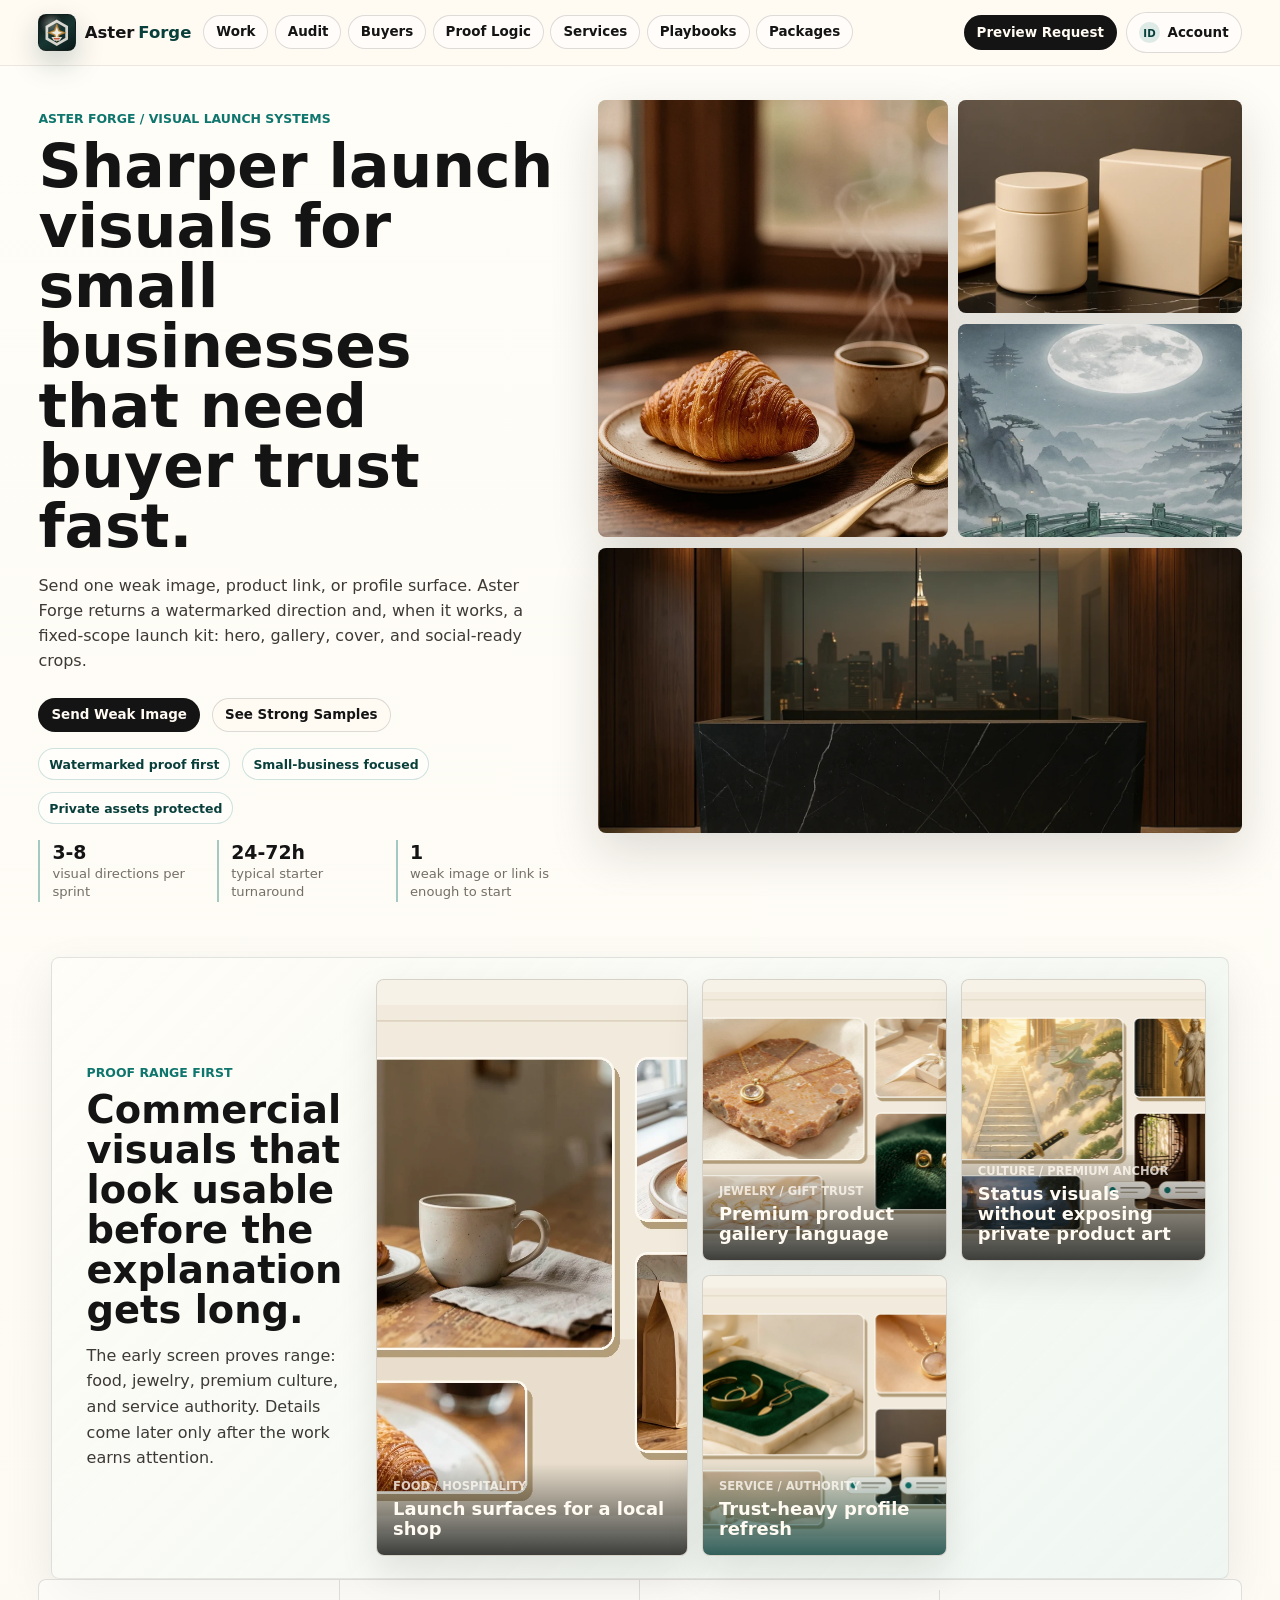
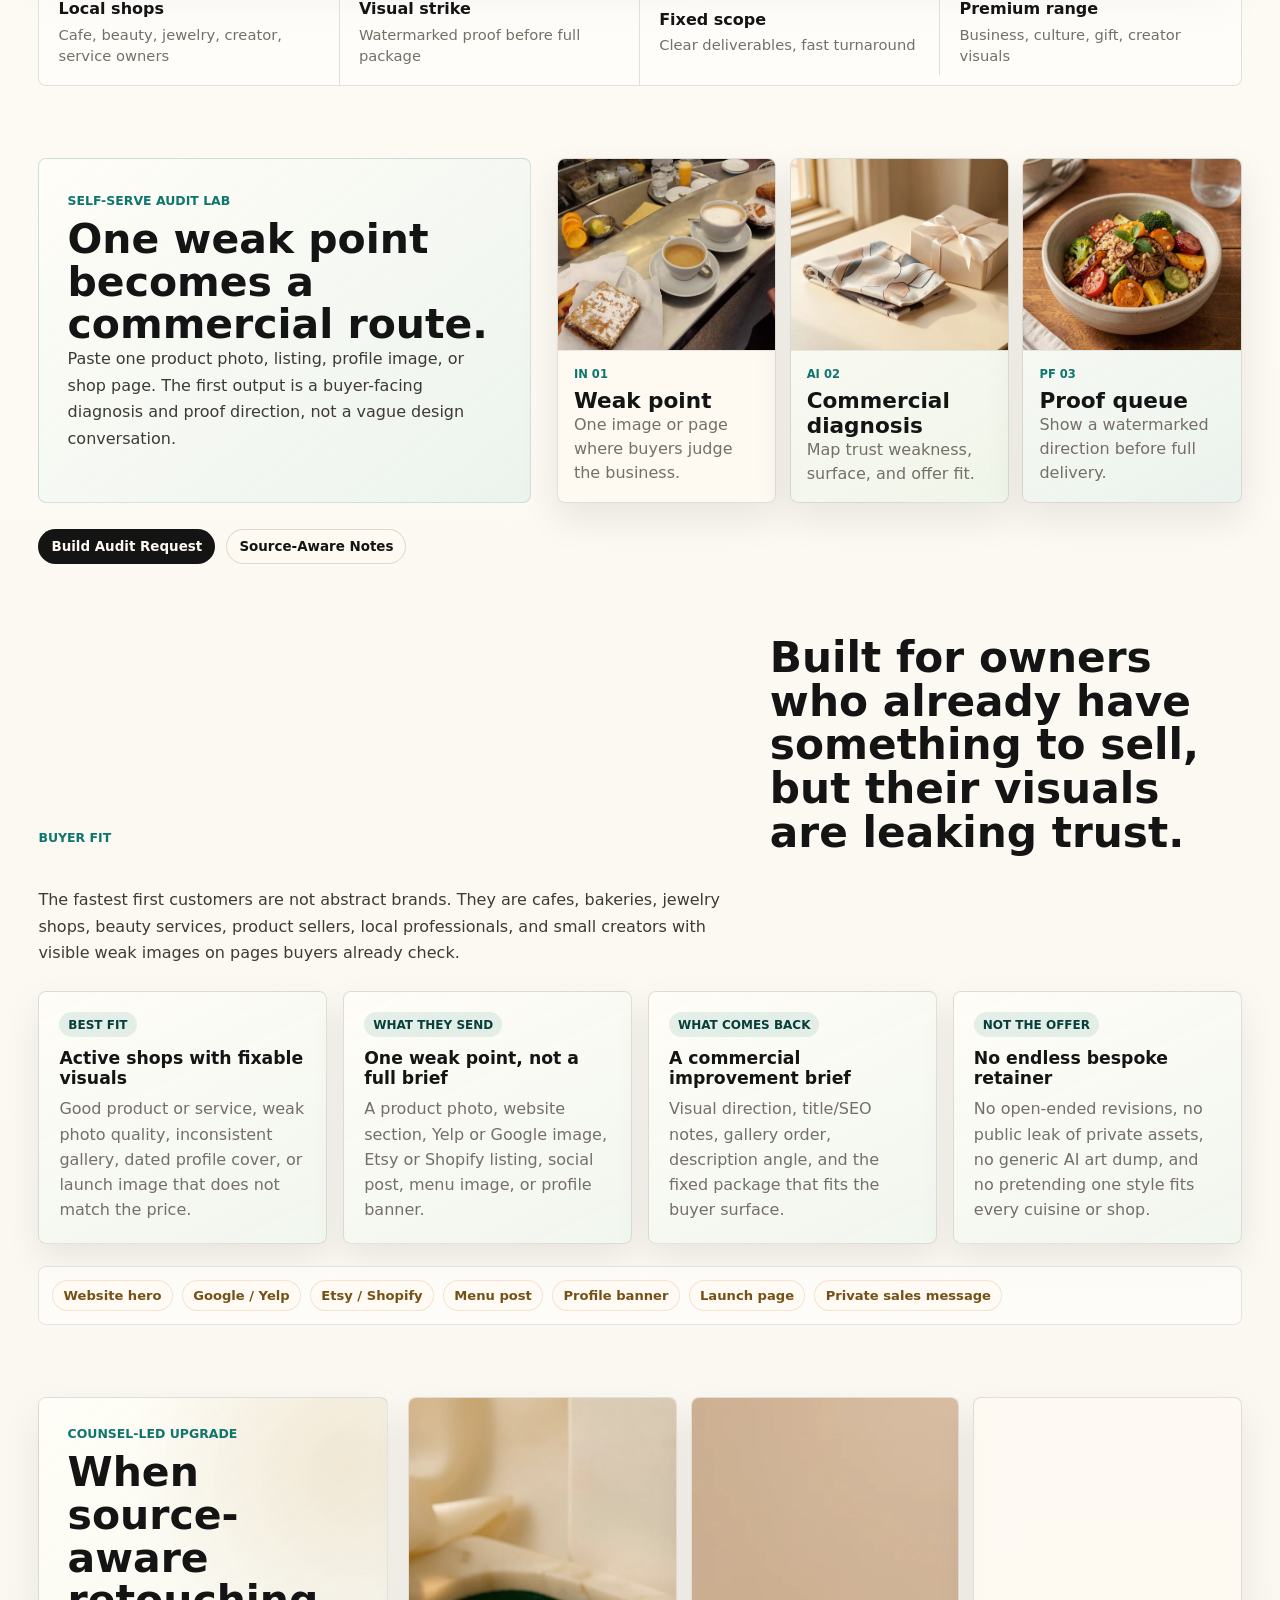
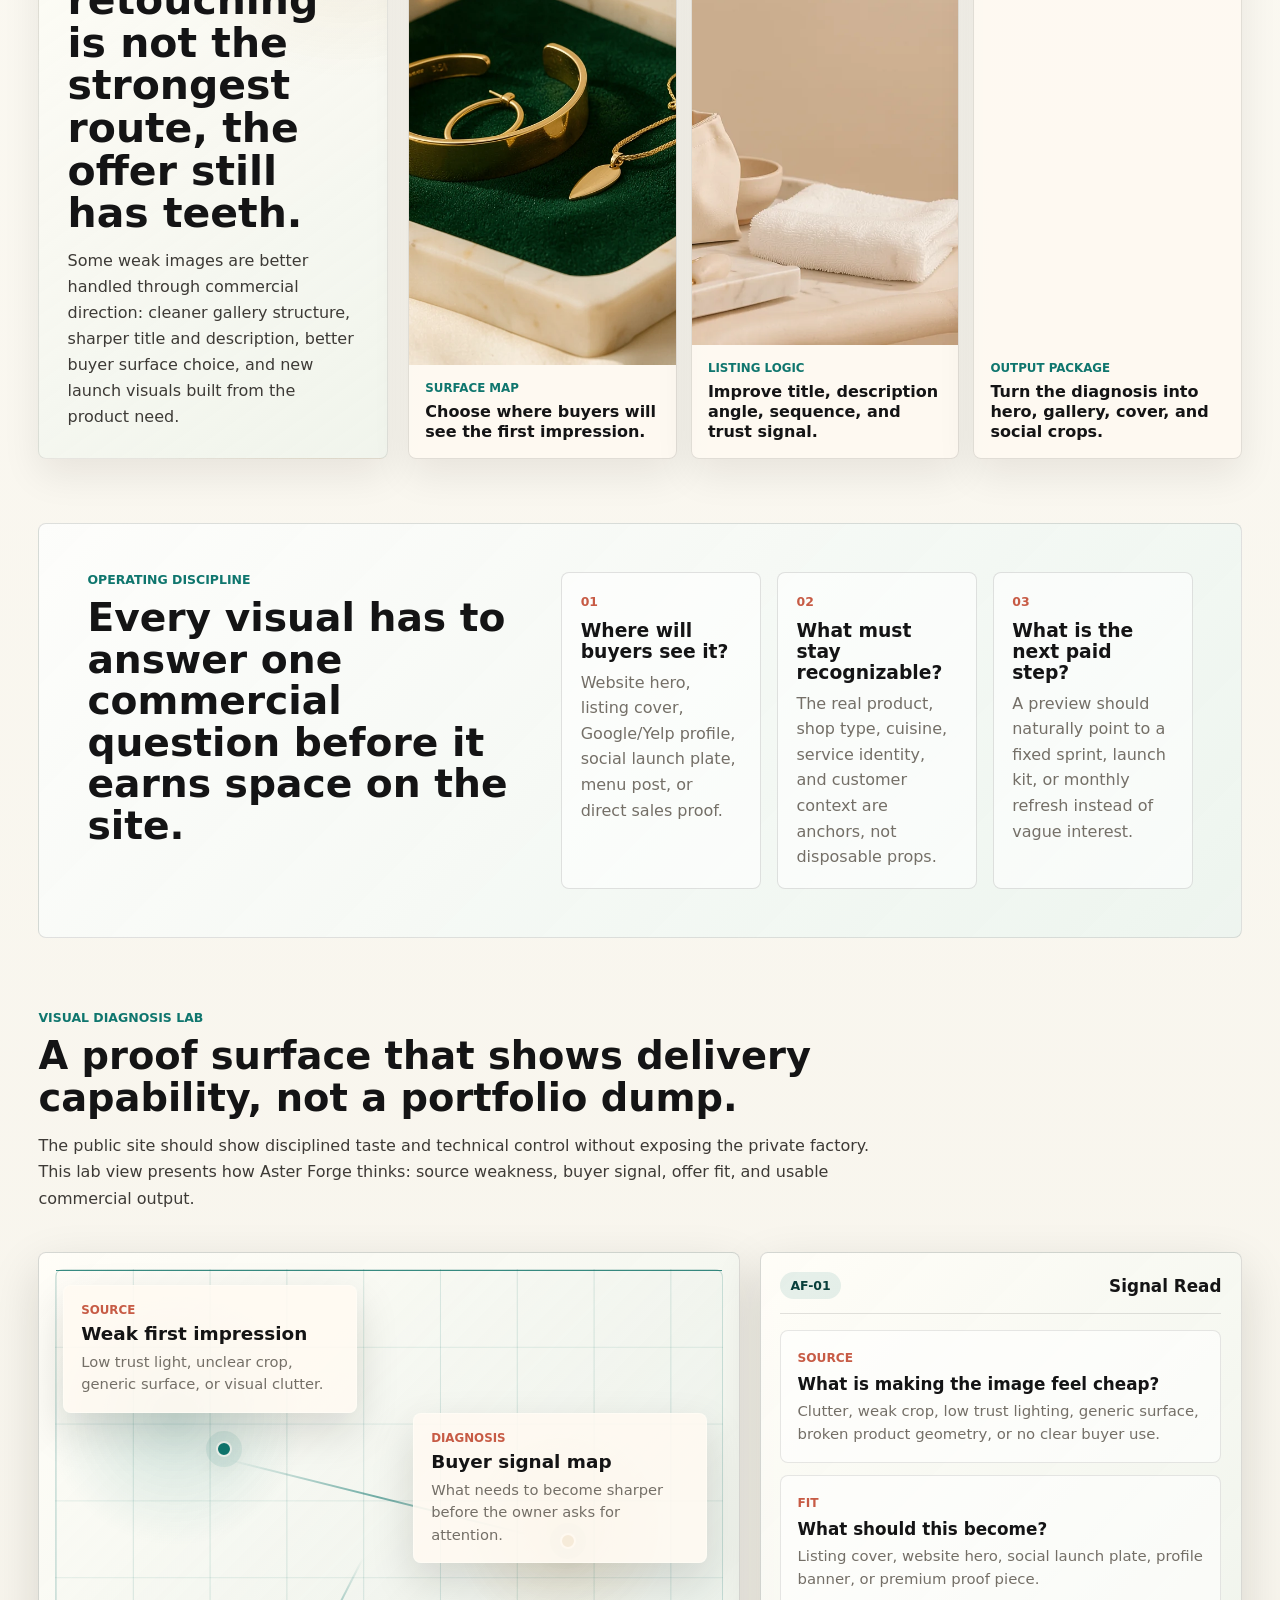
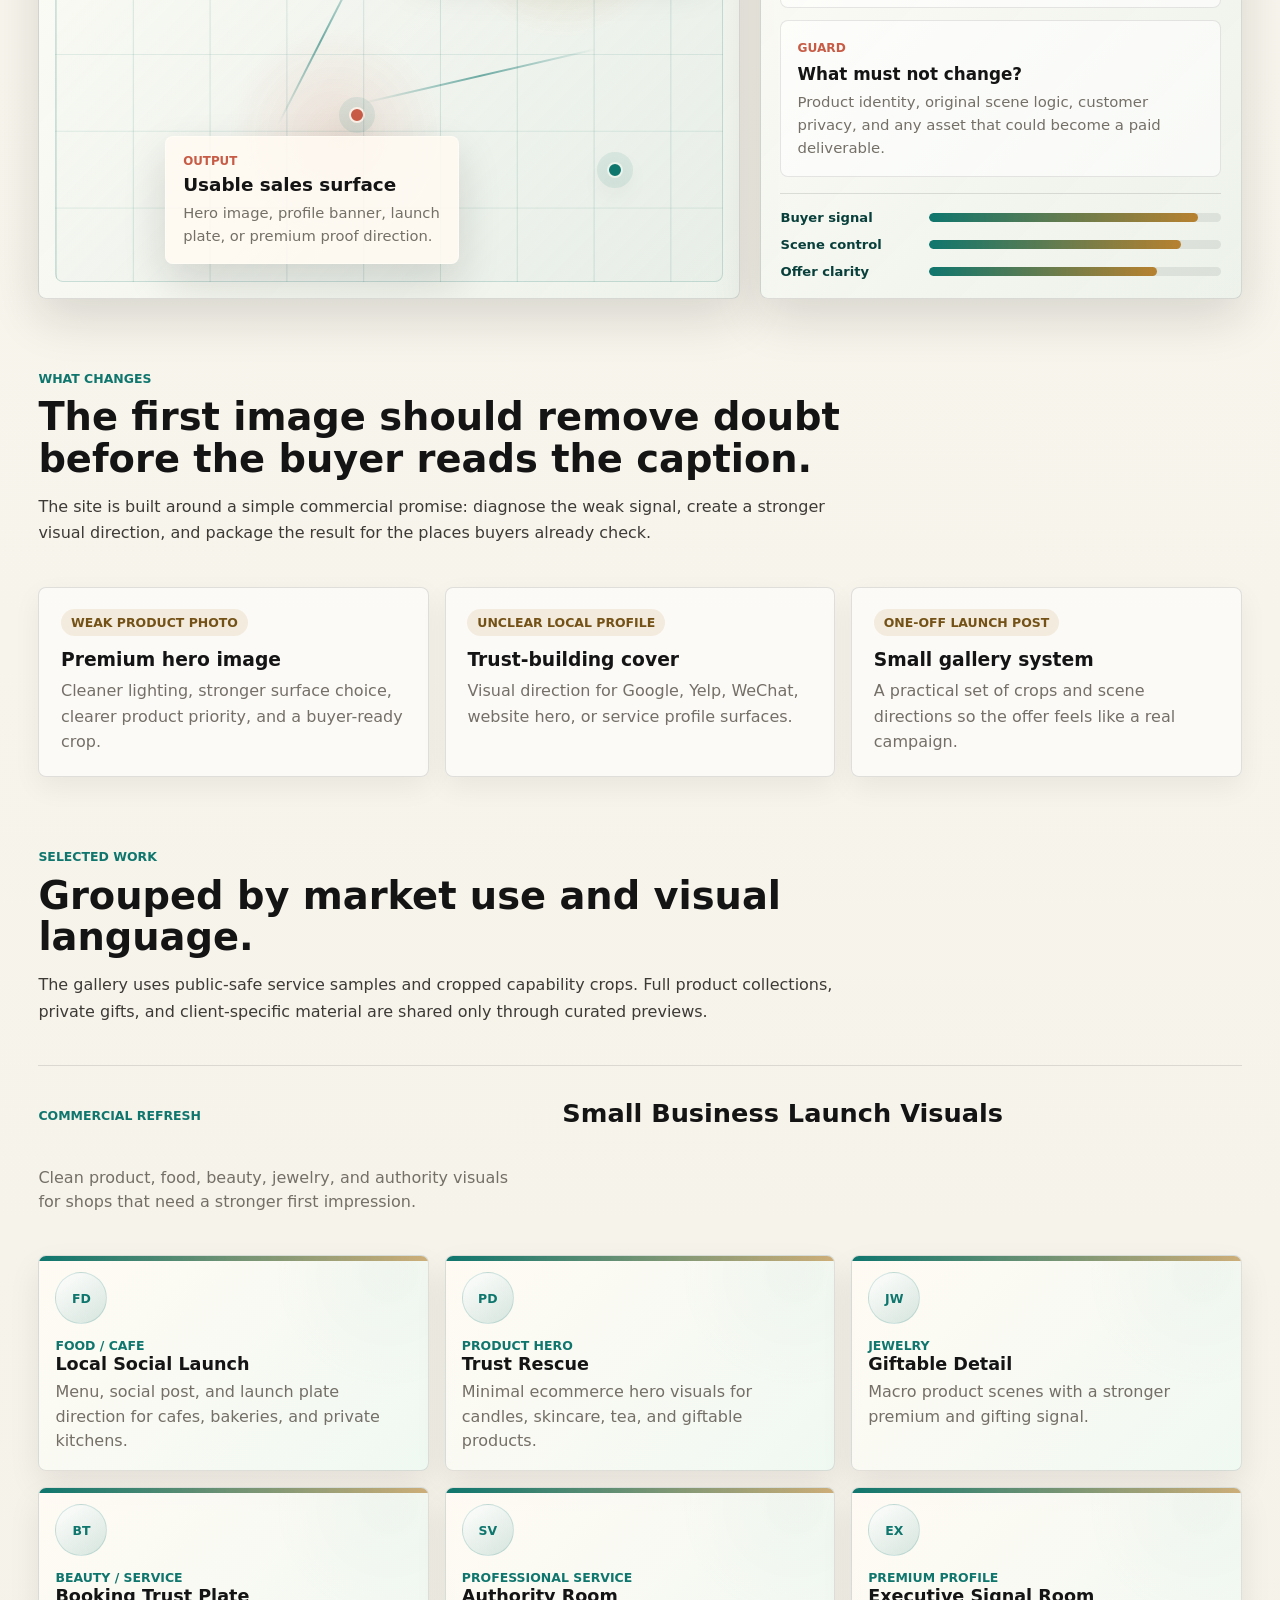
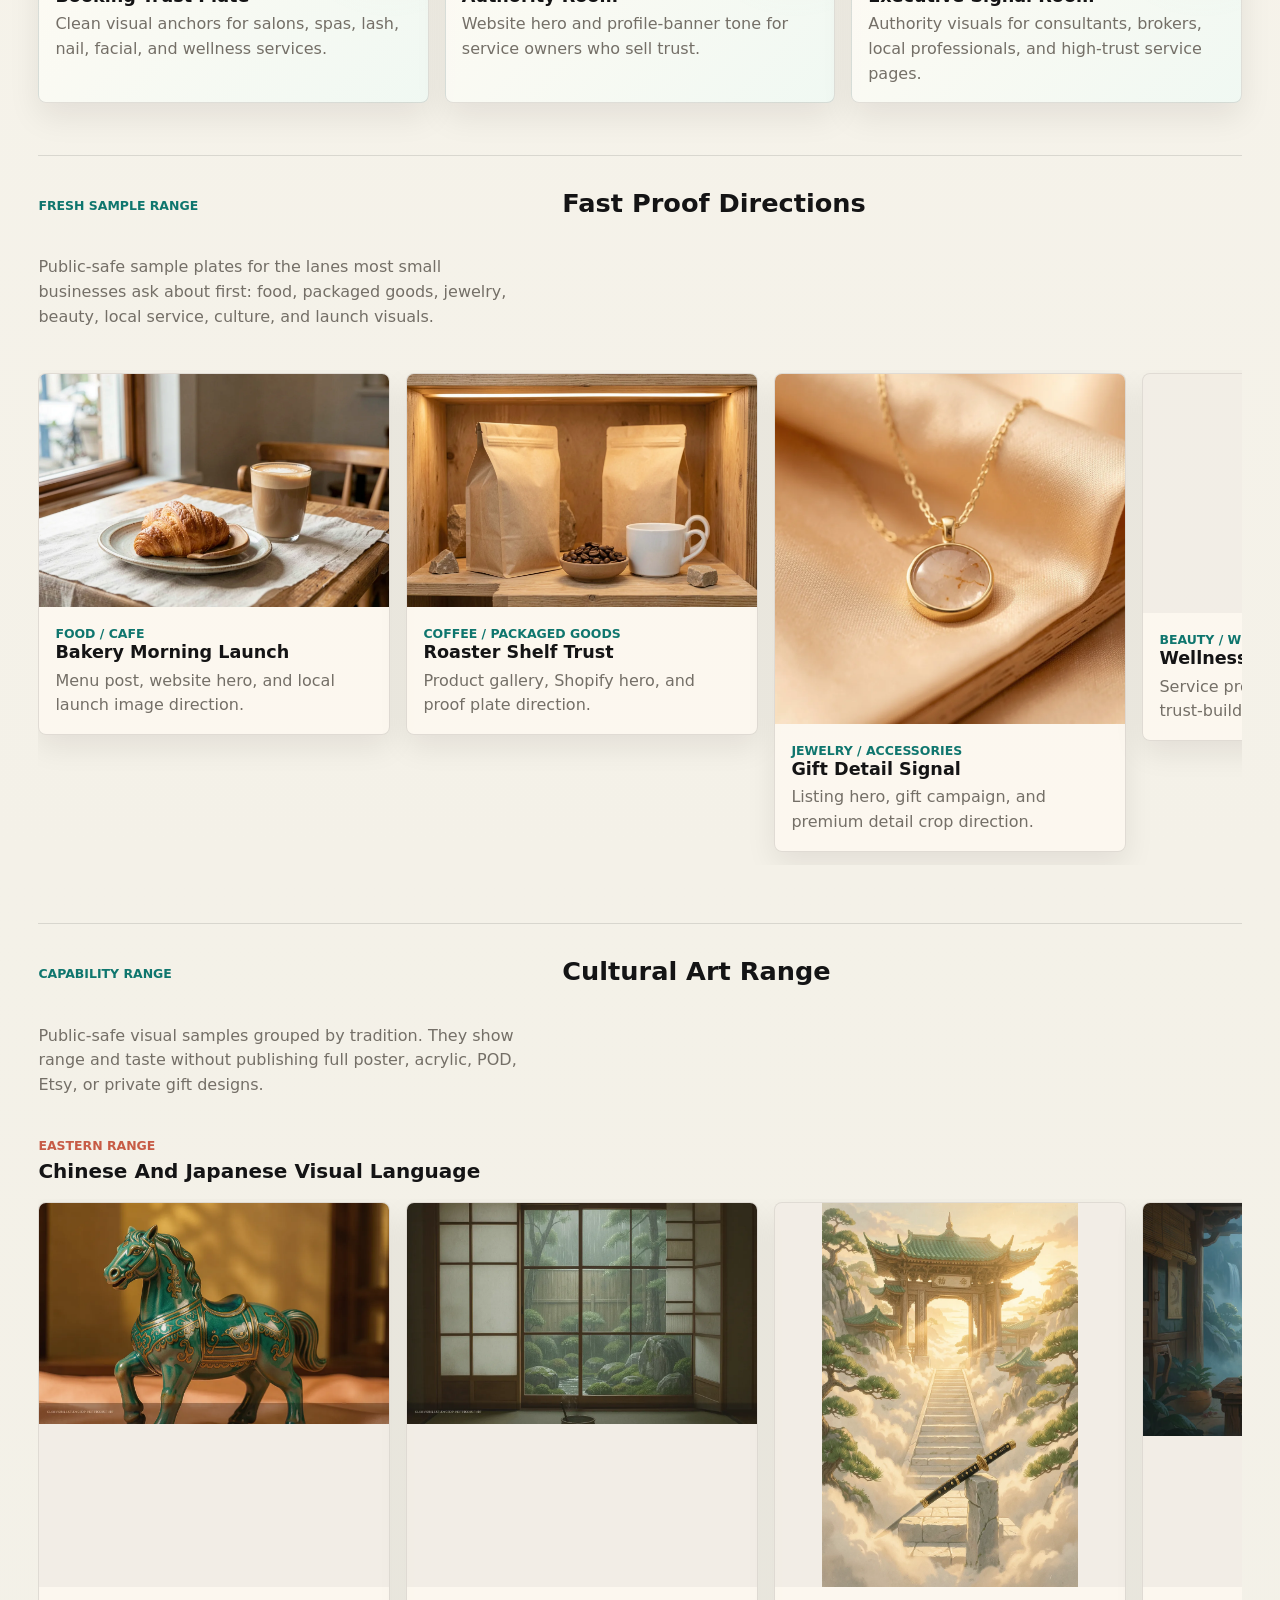
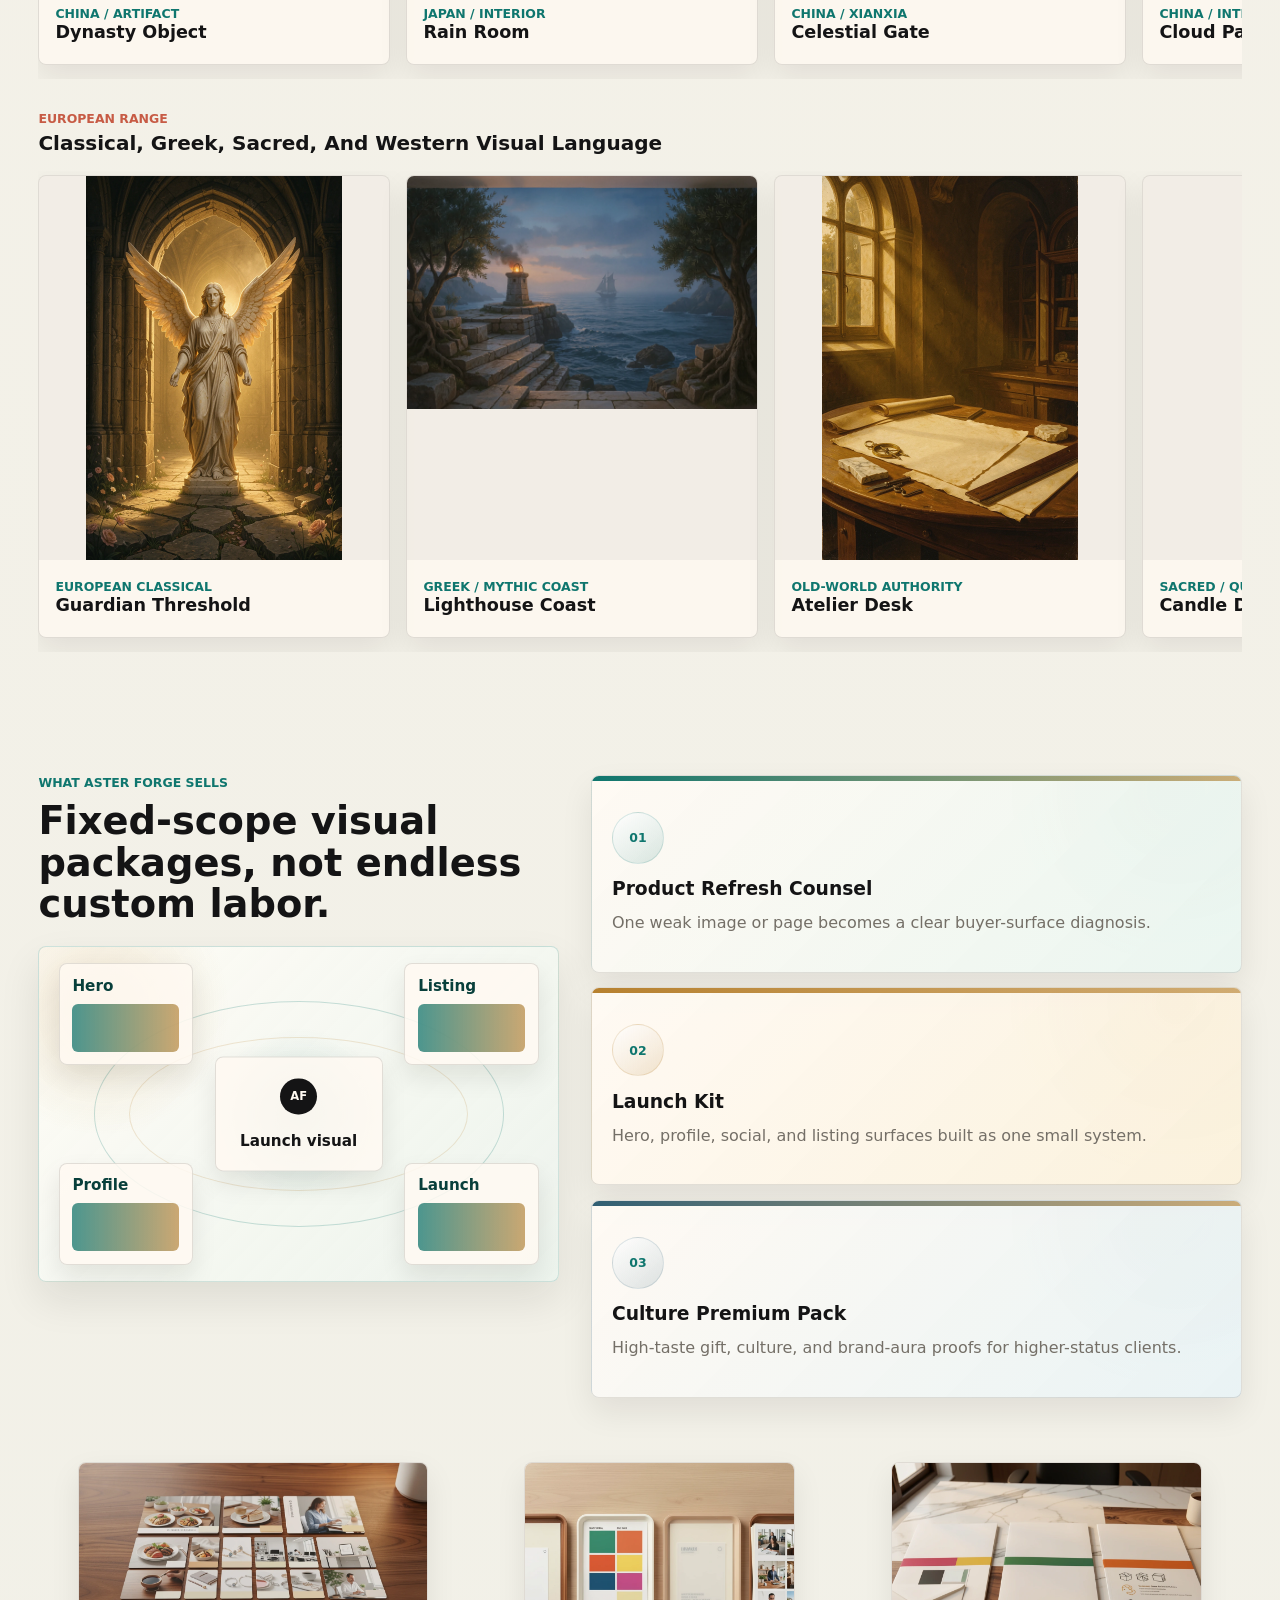
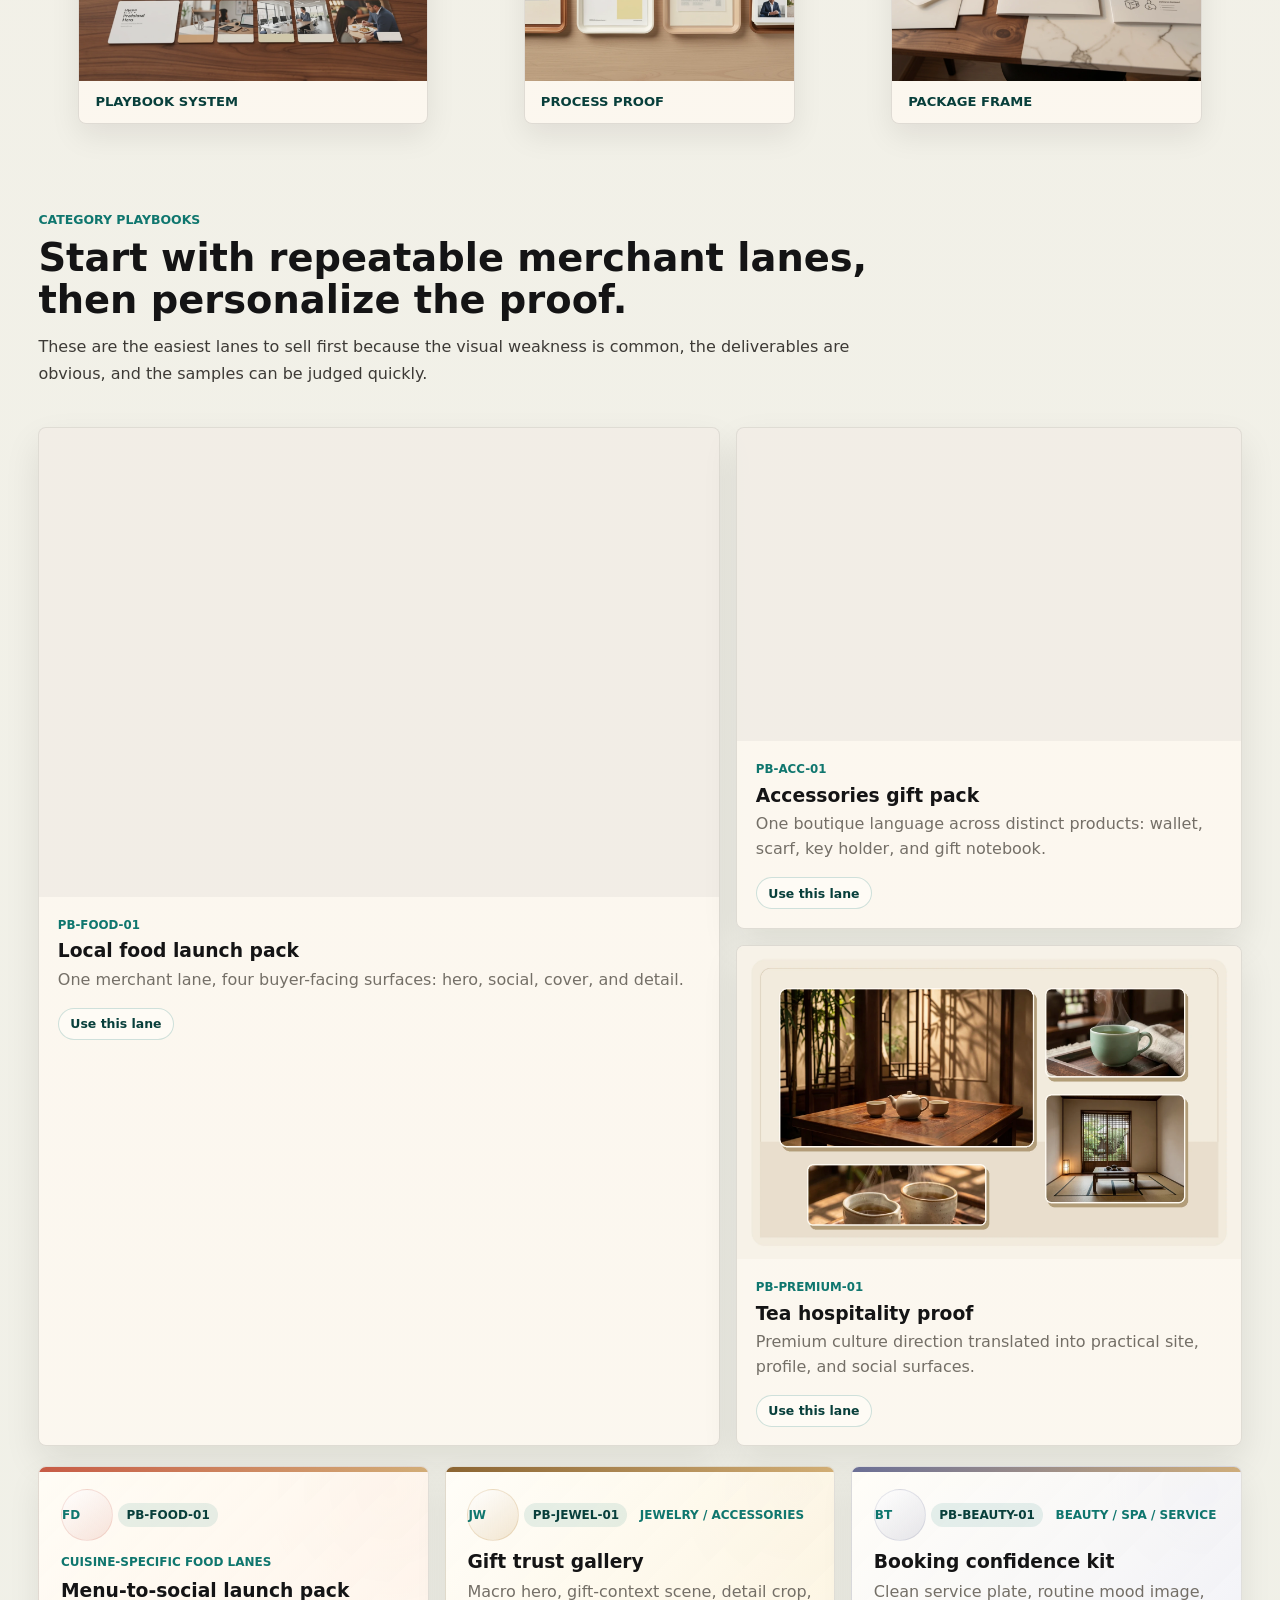
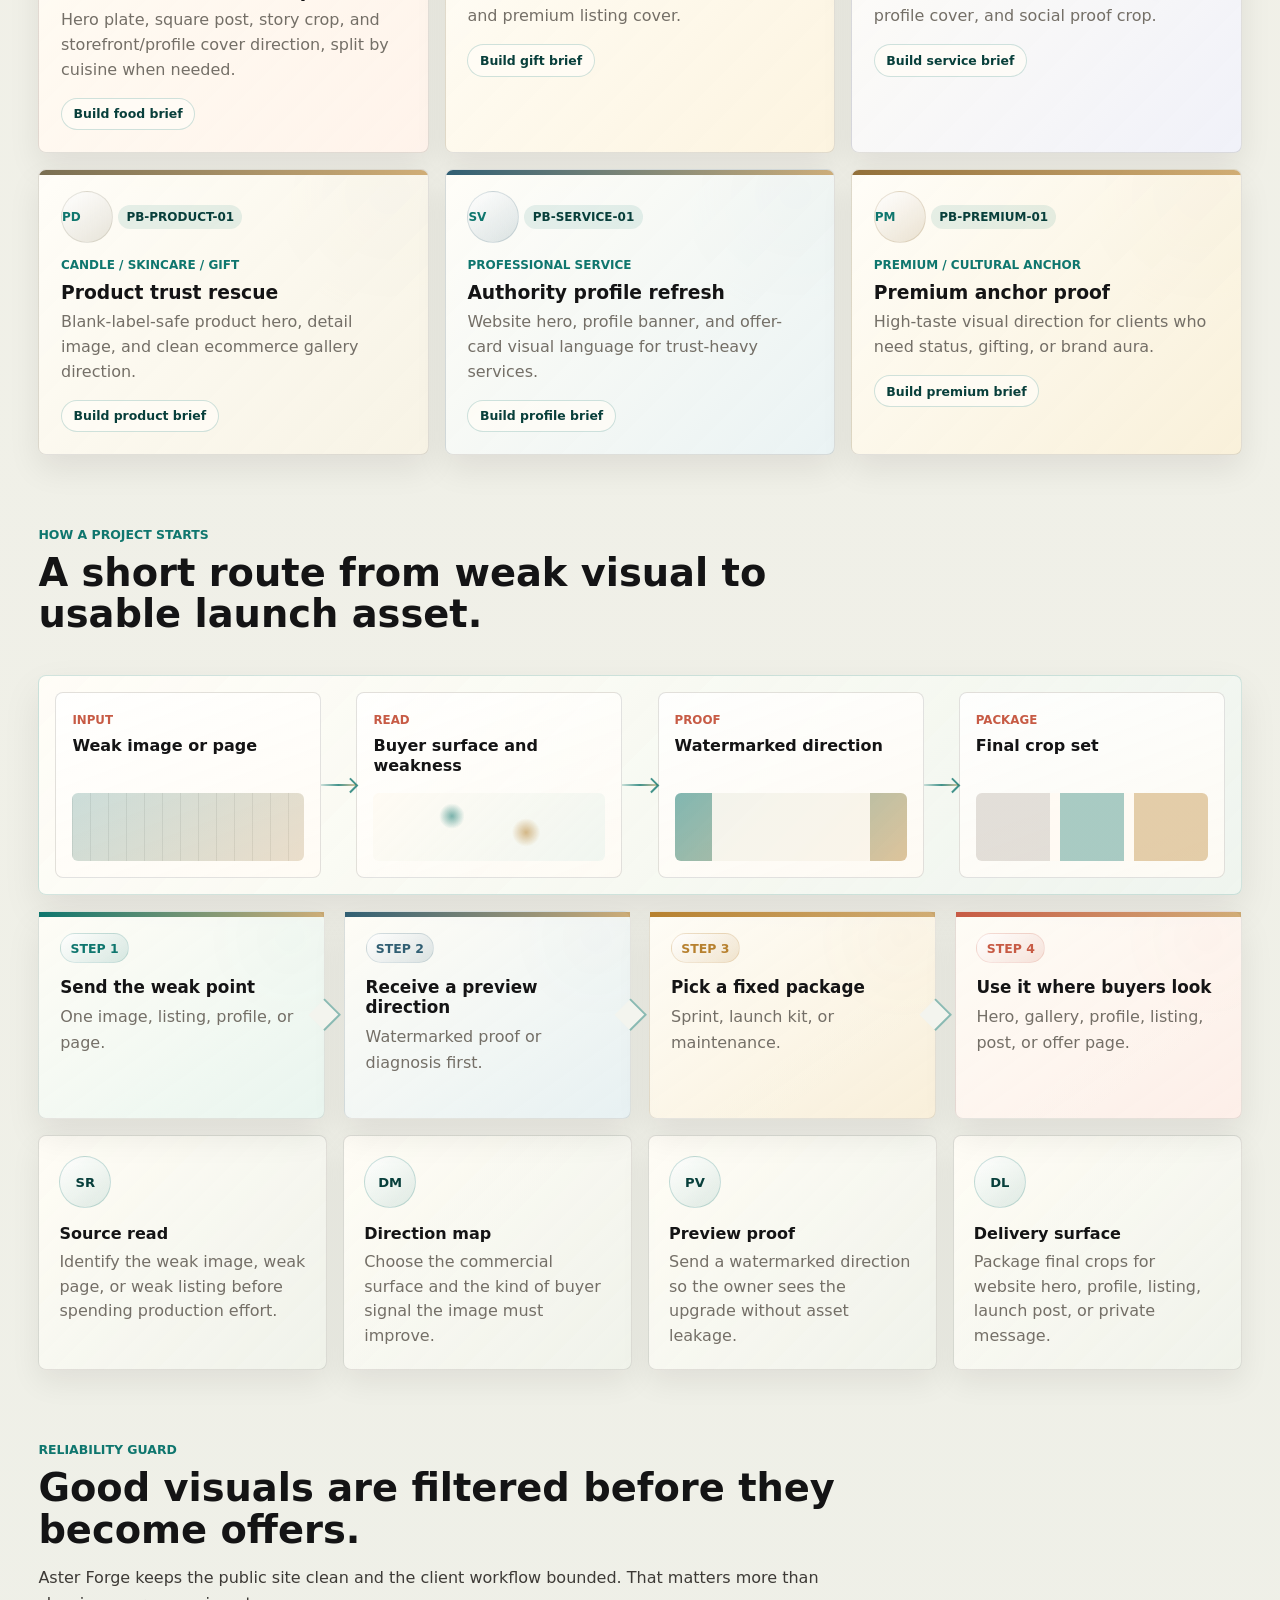
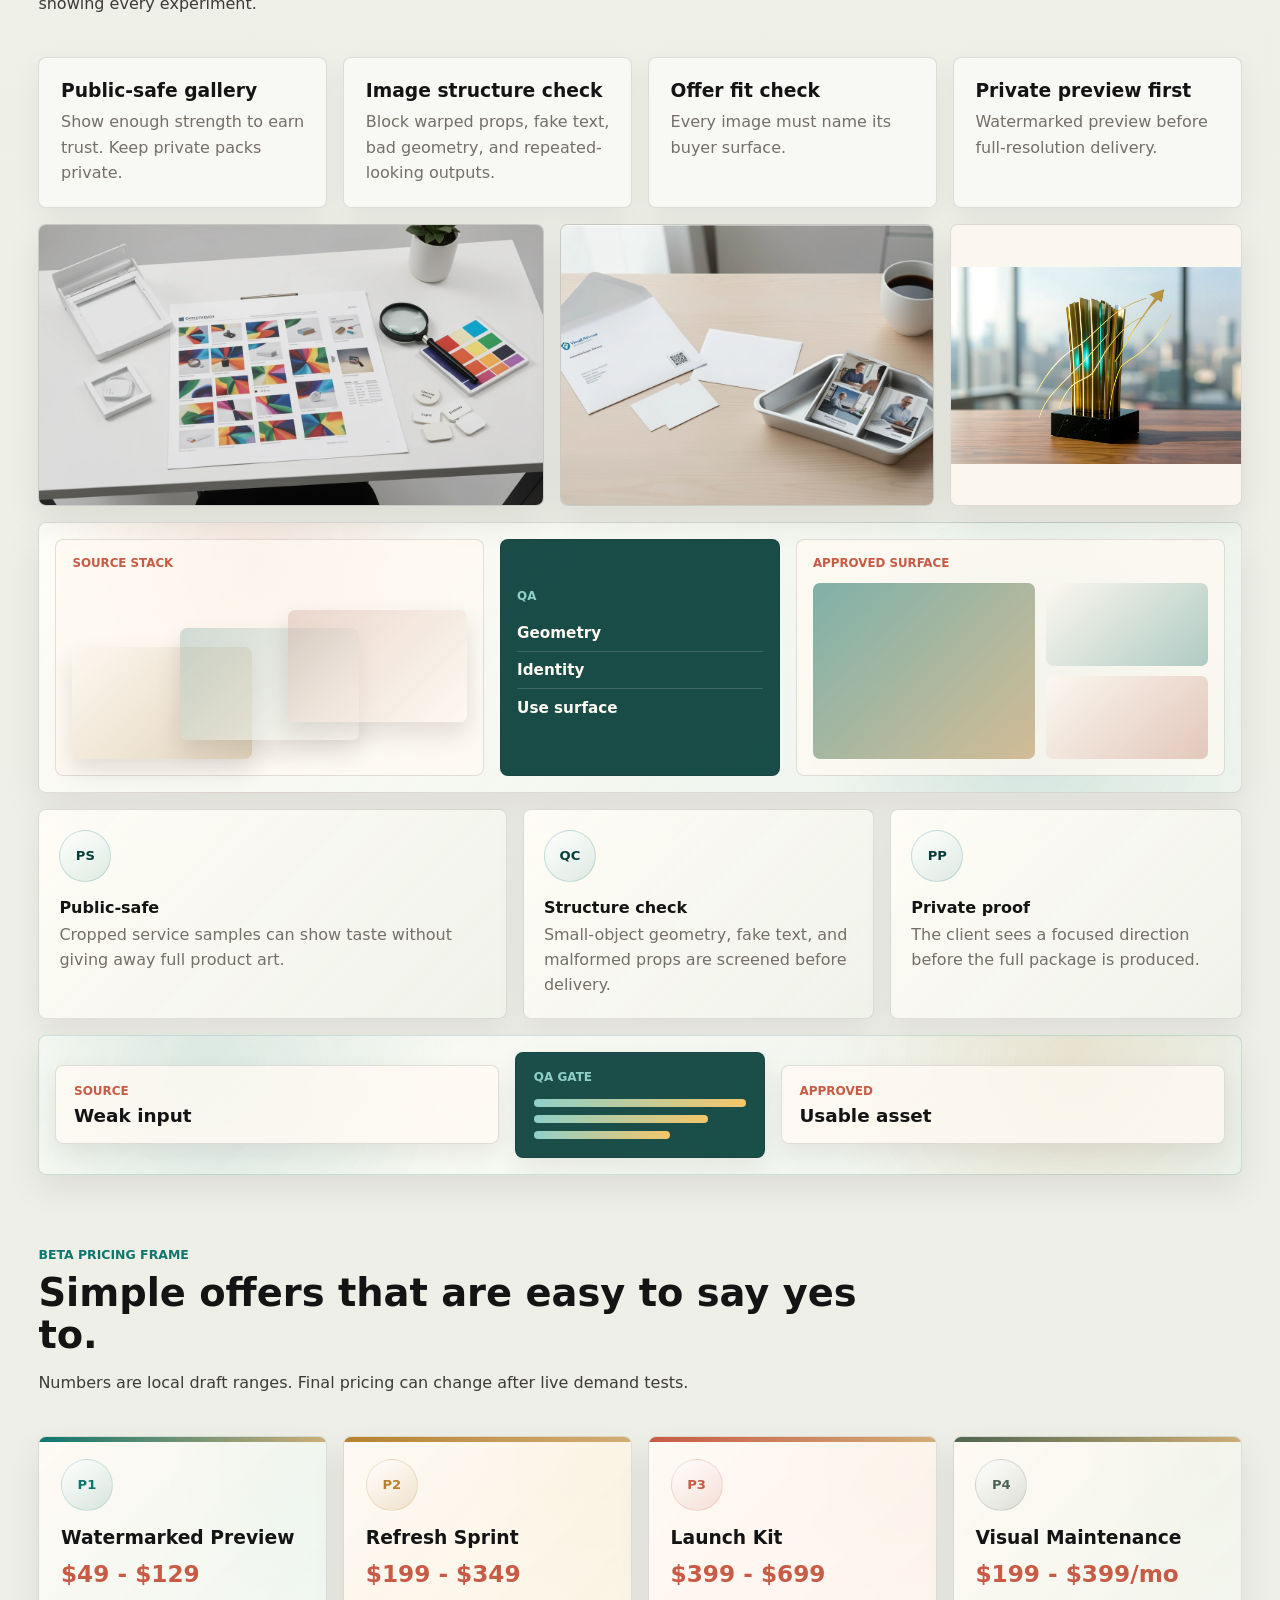
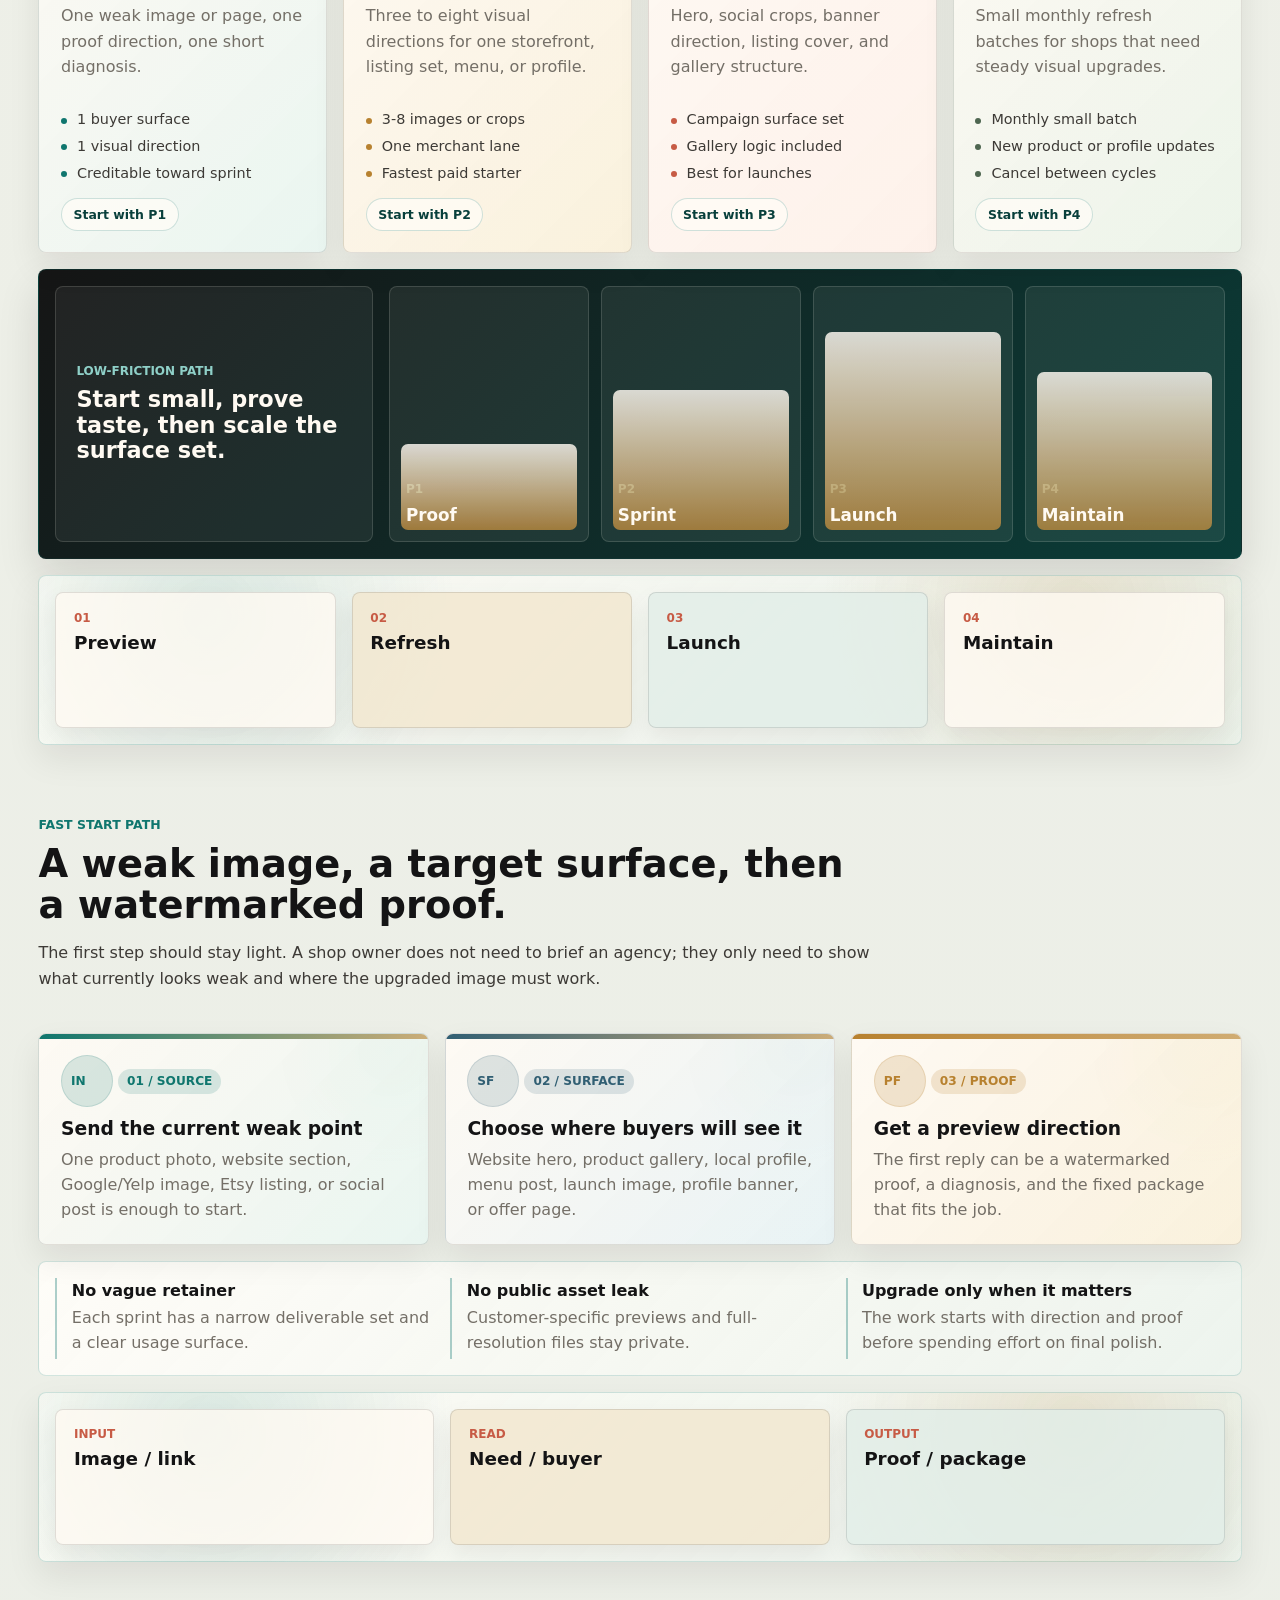
==== index.html @ cf2fa465 "Update Aster Forge public site" ====
<!doctype html>
<html lang="en">
  <head>
    <meta charset="utf-8">
    <meta name="viewport" content="width=device-width, initial-scale=1">
    <title>Aster Forge - Visual Launch Kits for Small Businesses</title>
    <meta
      name="description"
      content="Aster Forge builds visual launch kits, product refresh counsel, and buyer-facing proof systems for small businesses that need sharper first impressions."
    >
    <meta property="og:title" content="Aster Forge - Visual Launch Kits for Small Businesses">
    <meta
      property="og:description"
      content="A compact visual studio for launch kits, buyer-signal design, and watermarked proof directions for small businesses."
    >
    <meta property="og:url" content="https://aster-forge.com/">
    <meta property="og:site_name" content="Aster Forge">
    <meta property="og:type" content="website">
    <meta property="og:image" content="https://aster-forge.com/assets/business/ClawVisuals-B2B-Food-0002_WorkCard_Public_v01.webp">
    <meta name="twitter:card" content="summary_large_image">
    <meta name="twitter:title" content="Aster Forge - Visual Launch Kits for Small Businesses">
    <meta
      name="twitter:description"
      content="Watermarked proof directions, launch visuals, and buyer-facing image systems for small businesses."
    >
    <meta name="twitter:image" content="https://aster-forge.com/assets/business/ClawVisuals-B2B-Food-0002_WorkCard_Public_v01.webp">
    <meta name="theme-color" content="#083f3b">
    <link rel="canonical" href="https://aster-forge.com/">
    <link rel="icon" href="assets/brand/aster-forge-mark.svg" type="image/svg+xml">
    <link rel="stylesheet" href="styles.css?v=20260601-fitcheck">
  </head>
  <body>
    <header class="topbar">
      <a class="brand" href="#top" aria-label="Aster Forge home">
        <span class="brand-mark" aria-hidden="true">
          <svg class="brand-logo" viewBox="0 0 64 64" focusable="false">
            <path class="logo-ring" d="M32 5 55 18v28L32 59 9 46V18L32 5Z"></path>
            <path class="logo-spark" d="M32 14 37 27 50 32 37 37 32 50 27 37 14 32 27 27 32 14Z"></path>
            <path class="logo-anvil" d="M22 43h20l-4 6H26l-4-6Z"></path>
          </svg>
        </span>
        <span class="brand-wordmark">
          <span>Aster</span>
          <span>Forge</span>
        </span>
      </a>
      <nav aria-label="Primary navigation">
        <a href="#work">Work</a>
        <a href="#audit">Audit</a>
        <a href="#fit">Buyers</a>
        <a href="#lab">Proof Logic</a>
        <a href="#services">Services</a>
        <a href="#playbooks">Playbooks</a>
        <a href="#packages">Packages</a>
      </nav>
      <div class="topbar-actions">
        <a class="nav-cta" href="#contact">Preview Request</a>
        <details class="account-menu" aria-label="Client account controls">
          <summary aria-label="Open account panel">
            <span class="account-avatar" aria-hidden="true">ID</span>
            <span>Account</span>
          </summary>
          <div class="account-panel" aria-label="Future client account panel">
            <div class="account-panel-head">
              <strong>Client Desk</strong>
              <span>future-ready shell</span>
            </div>
            <div class="account-tabs" aria-label="Account actions">
              <button type="button">Log in</button>
              <button type="button">Create</button>
              <button type="button">Log out</button>
            </div>
            <form class="account-form" action="#" method="get">
              <label>
                Email
                <input type="email" name="email" placeholder="owner@example.com" autocomplete="email">
              </label>
              <label>
                Password
                <input type="password" name="password" placeholder="********" autocomplete="current-password">
              </label>
              <label>
                Business / project
                <input type="text" name="business" placeholder="Cafe, shop, listing, launch page">
              </label>
              <label>
                Visual request
                <textarea name="request" rows="3" placeholder="Paste one weak image link and where buyers will see the upgrade."></textarea>
              </label>
              <button class="button primary" type="button" data-save-draft>Save Draft Request</button>
              <p class="account-status" data-account-status>Drafts stay local until the real client desk is connected.</p>
            </form>
          </div>
        </details>
      </div>
    </header>

    <main id="top">
      <section class="hero" aria-labelledby="hero-title">
        <div class="hero-copy">
          <p class="eyebrow">Aster Forge / visual launch systems</p>
          <h1 id="hero-title">Sharper launch visuals for small businesses that need buyer trust fast.</h1>
          <p class="hero-text">
            Send one weak image, product link, or profile surface. Aster Forge returns a watermarked direction
            and, when it works, a fixed-scope launch kit: hero, gallery, cover, and social-ready crops.
          </p>
          <div class="hero-actions">
            <a class="button primary" href="#contact">Send Weak Image</a>
            <a class="button secondary" href="#proof-range">See Strong Samples</a>
          </div>
          <div class="hero-proof" aria-label="Service proof points">
            <span>Watermarked proof first</span>
            <span>Small-business focused</span>
            <span>Private assets protected</span>
          </div>
          <dl class="hero-metrics" aria-label="Aster Forge operating model">
            <div>
              <dt>3-8</dt>
              <dd>visual directions per sprint</dd>
            </div>
            <div>
              <dt>24-72h</dt>
              <dd>typical starter turnaround</dd>
            </div>
            <div>
              <dt>1</dt>
              <dd>weak image or link is enough to start</dd>
            </div>
          </dl>
        </div>

        <div class="hero-gallery" aria-label="Selected Aster Forge showcase">
          <figure class="hero-tile hero-tile-large">
            <img data-design-id="ClawVisuals-B2B-Food-0001" data-asset-id="ClawVisuals-B2B-Food-0001_HeroTile_Public_v01" data-asset-role="HeroTile_Public" src="assets/site/ClawVisuals-B2B-Food-0001_HeroTile_Public_v01.webp" alt="Premium cafe pastry launch visual" decoding="async">
          </figure>
          <figure class="hero-tile">
            <img data-design-id="ClawVisuals-B2B-Product-0001" data-asset-id="ClawVisuals-B2B-Product-0001_HeroTile_Public_v01" data-asset-role="HeroTile_Public" src="assets/site/ClawVisuals-B2B-Product-0001_HeroTile_Public_v01.webp" alt="Minimal premium product hero image" decoding="async">
          </figure>
          <figure class="hero-tile">
            <img data-design-id="ClawVisuals-Culture-China-0001" data-asset-id="ClawVisuals-Culture-China-0001_HeroTile_Public_v01" data-asset-role="HeroTile_Public" src="assets/site/ClawVisuals-Culture-China-0001_HeroTile_Public_v01.webp" alt="Cropped Chinese cultural capability study" decoding="async">
          </figure>
          <figure class="hero-tile hero-tile-wide">
            <img data-design-id="ClawVisuals-B2B-Service-0001" data-asset-id="ClawVisuals-B2B-Service-0001_HeroWide_Public_v01" data-asset-role="HeroWide_Public" src="assets/site/ClawVisuals-B2B-Service-0001_HeroWide_Public_v01.webp" alt="Premium executive reception visual" decoding="async">
          </figure>
        </div>
      </section>

      <section id="proof-range" class="proof-range-section" aria-labelledby="proof-range-title">
        <div class="proof-range-head">
          <p class="eyebrow">Proof range first</p>
          <h2 id="proof-range-title">Commercial visuals that look usable before the explanation gets long.</h2>
          <p>
            The early screen proves range: food, jewelry, premium culture, and service authority.
            Details come later only after the work earns attention.
          </p>
        </div>
        <div class="proof-range-grid" aria-label="Strong public-safe Aster Forge samples">
          <article class="proof-range-card proof-range-card-wide">
            <img data-design-id="ClawVisuals-Merchant-Pack-Cafe-0002" data-asset-id="ClawVisuals-Merchant-Pack-Cafe-0002_SectionVisual_Public_v01" data-asset-role="SectionVisual_Public" src="assets/showcase/ClawVisuals-Merchant-Pack-Cafe-0002_SectionVisual_Public_v01.webp" alt="Cafe launch pack with multiple buyer-facing surfaces" decoding="async" loading="eager">
            <div>
              <span>Food / hospitality</span>
              <h3>Launch surfaces for a local shop</h3>
            </div>
          </article>
          <article class="proof-range-card">
            <img data-design-id="ClawVisuals-Merchant-Pack-Jewelry-0001" data-asset-id="ClawVisuals-Merchant-Pack-Jewelry-0001_SectionVisual_Public_v01" data-asset-role="SectionVisual_Public" src="assets/showcase/ClawVisuals-Merchant-Pack-Jewelry-0001_SectionVisual_Public_v01.webp" alt="Jewelry gift trust gallery surfaces" decoding="async" loading="eager">
            <div>
              <span>Jewelry / gift trust</span>
              <h3>Premium product gallery language</h3>
            </div>
          </article>
          <article class="proof-range-card">
            <img data-design-id="ClawVisuals-Merchant-Pack-Culture-0001" data-asset-id="ClawVisuals-Merchant-Pack-Culture-0001_SectionVisual_Public_v01" data-asset-role="SectionVisual_Public" src="assets/showcase/ClawVisuals-Merchant-Pack-Culture-0001_SectionVisual_Public_v01.webp" alt="Premium cultural visual system for status gifting and brand aura" decoding="async" loading="eager">
            <div>
              <span>Culture / premium anchor</span>
              <h3>Status visuals without exposing private product art</h3>
            </div>
          </article>
          <article class="proof-range-card proof-range-card-dark">
            <img data-design-id="ClawVisuals-Merchant-Pack-Luxury-0001" data-asset-id="ClawVisuals-Merchant-Pack-Luxury-0001_SectionVisual_Public_v01" data-asset-role="SectionVisual_Public" src="assets/showcase/ClawVisuals-Merchant-Pack-Luxury-0001_SectionVisual_Public_v01.webp" alt="Luxury authority profile and product launch visual system" decoding="async" loading="eager">
            <div>
              <span>Service / authority</span>
              <h3>Trust-heavy profile refresh</h3>
            </div>
          </article>
        </div>
      </section>

      <section class="signal-strip" aria-label="Studio signals">
        <a href="#fit">
          <strong>Local shops</strong>
          <span>Cafe, beauty, jewelry, creator, service owners</span>
        </a>
        <a href="#lab">
          <strong>Visual strike</strong>
          <span>Watermarked proof before full package</span>
        </a>
        <a href="#packages">
          <strong>Fixed scope</strong>
          <span>Clear deliverables, fast turnaround</span>
        </a>
        <a href="#work">
          <strong>Premium range</strong>
          <span>Business, culture, gift, creator visuals</span>
        </a>
      </section>

      <section id="audit" class="section-block audit-lab-section" aria-labelledby="audit-title">
        <div class="audit-lab-copy">
          <p class="eyebrow">Self-serve audit lab</p>
          <h2 id="audit-title">One weak point becomes a commercial route.</h2>
          <p>
            Paste one product photo, listing, profile image, or shop page. The first output is a buyer-facing
            diagnosis and proof direction, not a vague design conversation.
          </p>
        </div>
        <div class="audit-lab-board audit-lab-board-visual" aria-label="Self-serve audit workflow">
          <article class="audit-card-with-image">
            <img data-design-id="ClawVisuals-Intake-Source-0001" data-asset-id="ClawVisuals-Intake-Source-0001_IntakeTile_Public_v01" data-asset-role="IntakeTile_Public" src="assets/explain/ClawVisuals-Intake-Source-0001_IntakeTile_Public_v01.webp" alt="Source image intake visual" decoding="async" loading="lazy">
            <span>IN 01</span>
            <strong>Weak point</strong>
            <p>One image or page where buyers judge the business.</p>
          </article>
          <article class="audit-card-with-image">
            <img data-design-id="ClawVisuals-Merchant-Accessories-0002" data-asset-id="ClawVisuals-Merchant-Accessories-0002_PackSource_Public_v01" data-asset-role="PackSource_Public" src="assets/showcase/sources/ClawVisuals-Merchant-Accessories-0002_PackSource_Public_v01.webp" alt="Buyer surface mapping visual for accessories" decoding="async" loading="lazy">
            <span>AI 02</span>
            <strong>Commercial diagnosis</strong>
            <p>Map trust weakness, surface, and offer fit.</p>
          </article>
          <article class="audit-card-with-image">
            <img data-design-id="ClawVisuals-Merchant-Food-0002" data-asset-id="ClawVisuals-Merchant-Food-0002_PackSource_Public_v01" data-asset-role="PackSource_Public" src="assets/showcase/sources/ClawVisuals-Merchant-Food-0002_PackSource_Public_v01.webp" alt="Proof direction visual for hospitality" decoding="async" loading="lazy">
            <span>PF 03</span>
            <strong>Proof queue</strong>
            <p>Show a watermarked direction before full delivery.</p>
          </article>
        </div>
        <div class="audit-lab-cta">
          <a class="button primary" href="#contact">Build Audit Request</a>
          <a class="button secondary" href="before-after.html">Source-Aware Notes</a>
        </div>
      </section>

      <section id="fit" class="section-block buyer-fit-section" aria-labelledby="fit-title">
        <div class="fit-copy">
          <p class="eyebrow">Buyer fit</p>
          <h2 id="fit-title">Built for owners who already have something to sell, but their visuals are leaking trust.</h2>
          <p>
            The fastest first customers are not abstract brands. They are cafes, bakeries, jewelry shops,
            beauty services, product sellers, local professionals, and small creators with visible weak images
            on pages buyers already check.
          </p>
        </div>
        <div class="fit-grid">
          <article>
            <span>Best fit</span>
            <h3>Active shops with fixable visuals</h3>
            <p>Good product or service, weak photo quality, inconsistent gallery, dated profile cover, or launch image that does not match the price.</p>
          </article>
          <article>
            <span>What they send</span>
            <h3>One weak point, not a full brief</h3>
            <p>A product photo, website section, Yelp or Google image, Etsy or Shopify listing, social post, menu image, or profile banner.</p>
          </article>
          <article>
            <span>What comes back</span>
            <h3>A commercial improvement brief</h3>
            <p>Visual direction, title/SEO notes, gallery order, description angle, and the fixed package that fits the buyer surface.</p>
          </article>
          <article>
            <span>Not the offer</span>
            <h3>No endless bespoke retainer</h3>
            <p>No open-ended revisions, no public leak of private assets, no generic AI art dump, and no pretending one style fits every cuisine or shop.</p>
          </article>
        </div>
        <div class="surface-strip" aria-label="Buyer surfaces Aster Forge can improve">
          <span>Website hero</span>
          <span>Google / Yelp</span>
          <span>Etsy / Shopify</span>
          <span>Menu post</span>
          <span>Profile banner</span>
          <span>Launch page</span>
          <span>Private sales message</span>
        </div>
      </section>

      <section id="counsel" class="section-block counsel-section" aria-labelledby="counsel-title">
        <div class="counsel-copy">
          <p class="eyebrow">Counsel-led upgrade</p>
          <h2 id="counsel-title">When source-aware retouching is not the strongest route, the offer still has teeth.</h2>
          <p>
            Some weak images are better handled through commercial direction: cleaner gallery structure,
            sharper title and description, better buyer surface choice, and new launch visuals built from the product need.
          </p>
        </div>
        <div class="counsel-visual-grid" aria-label="Commercial counsel surfaces">
          <figure>
            <img data-design-id="ClawVisuals-B2B-Jewelry-0001" data-asset-id="ClawVisuals-B2B-Jewelry-0001_WorkCard_Public_v01" data-asset-role="WorkCard_Public" src="assets/business/ClawVisuals-B2B-Jewelry-0001_WorkCard_Public_v01.webp" alt="Jewelry commercial counsel surface" decoding="async" loading="lazy">
            <figcaption>
              <span>Surface map</span>
              <strong>Choose where buyers will see the first impression.</strong>
            </figcaption>
          </figure>
          <figure>
            <img data-design-id="ClawVisuals-B2B-Beauty-0001" data-asset-id="ClawVisuals-B2B-Beauty-0001_WorkCard_Public_v01" data-asset-role="WorkCard_Public" src="assets/business/ClawVisuals-B2B-Beauty-0001_WorkCard_Public_v01.webp" alt="Beauty and local service counsel surface" decoding="async" loading="lazy">
            <figcaption>
              <span>Listing logic</span>
              <strong>Improve title, description angle, sequence, and trust signal.</strong>
            </figcaption>
          </figure>
          <figure>
            <img data-design-id="ClawVisuals-B2B-Executive-0001" data-asset-id="ClawVisuals-B2B-Executive-0001_WorkCard_Public_v01" data-asset-role="WorkCard_Public" src="assets/business/ClawVisuals-B2B-Executive-0001_WorkCard_Public_v01.webp" alt="Professional authority counsel surface" decoding="async" loading="lazy">
            <figcaption>
              <span>Output package</span>
              <strong>Turn the diagnosis into hero, gallery, cover, and social crops.</strong>
            </figcaption>
          </figure>
        </div>
      </section>

      <section class="studio-manifest" aria-label="Aster Forge delivery position">
        <div>
          <p class="eyebrow">Operating discipline</p>
          <h2>Every visual has to answer one commercial question before it earns space on the site.</h2>
        </div>
        <div class="manifest-grid">
          <article>
            <span>01</span>
            <h3>Where will buyers see it?</h3>
            <p>Website hero, listing cover, Google/Yelp profile, social launch plate, menu post, or direct sales proof.</p>
          </article>
          <article>
            <span>02</span>
            <h3>What must stay recognizable?</h3>
            <p>The real product, shop type, cuisine, service identity, and customer context are anchors, not disposable props.</p>
          </article>
          <article>
            <span>03</span>
            <h3>What is the next paid step?</h3>
            <p>A preview should naturally point to a fixed sprint, launch kit, or monthly refresh instead of vague interest.</p>
          </article>
        </div>
      </section>

      <section id="lab" class="section-block diagnostic-lab" aria-labelledby="lab-title">
        <div class="section-heading">
          <p class="eyebrow">Visual diagnosis lab</p>
          <h2 id="lab-title">A proof surface that shows delivery capability, not a portfolio dump.</h2>
          <p>
            The public site should show disciplined taste and technical control without exposing the private factory.
            This lab view presents how Aster Forge thinks: source weakness, buyer signal, offer fit, and usable commercial output.
          </p>
        </div>
        <div class="lab-board">
          <div class="lab-visual-stage" aria-label="Visual diagnosis sample stack">
            <div class="lab-flow-card lab-source-card">
              <span>Source</span>
              <strong>Weak first impression</strong>
              <p>Low trust light, unclear crop, generic surface, or visual clutter.</p>
            </div>
            <div class="lab-flow-card lab-diagnosis-card">
              <span>Diagnosis</span>
              <strong>Buyer signal map</strong>
              <p>What needs to become sharper before the owner asks for attention.</p>
            </div>
            <div class="lab-flow-card lab-output-card">
              <span>Output</span>
              <strong>Usable sales surface</strong>
              <p>Hero image, profile banner, launch plate, or premium proof direction.</p>
            </div>
            <div class="lab-node-map" aria-hidden="true">
              <span class="node node-a"></span>
              <span class="node node-b"></span>
              <span class="node node-c"></span>
              <span class="node node-d"></span>
              <span class="node-line node-line-a"></span>
              <span class="node-line node-line-b"></span>
              <span class="node-line node-line-c"></span>
            </div>
            <div class="scan-grid" aria-hidden="true">
              <span></span>
              <span></span>
              <span></span>
            </div>
          </div>
          <div class="lab-console" aria-label="Aster Forge diagnosis board">
            <div class="console-header">
              <span>AF-01</span>
              <strong>Signal Read</strong>
            </div>
            <div class="console-stack">
              <article>
                <span>Source</span>
                <h3>What is making the image feel cheap?</h3>
                <p>Clutter, weak crop, low trust lighting, generic surface, broken product geometry, or no clear buyer use.</p>
              </article>
              <article>
                <span>Fit</span>
                <h3>What should this become?</h3>
                <p>Listing cover, website hero, social launch plate, profile banner, or premium proof piece.</p>
              </article>
              <article>
                <span>Guard</span>
                <h3>What must not change?</h3>
                <p>Product identity, original scene logic, customer privacy, and any asset that could become a paid deliverable.</p>
              </article>
            </div>
            <div class="signal-bars" aria-label="Sample quality signals">
              <div style="--level: 92%">
                <span>Buyer signal</span>
                <i></i>
              </div>
              <div style="--level: 86%">
                <span>Scene control</span>
                <i></i>
              </div>
              <div style="--level: 78%">
                <span>Offer clarity</span>
                <i></i>
              </div>
            </div>
          </div>
        </div>
      </section>

      <section class="section-block outcome-section" aria-labelledby="outcome-title">
        <div class="section-heading">
          <p class="eyebrow">What changes</p>
          <h2 id="outcome-title">The first image should remove doubt before the buyer reads the caption.</h2>
          <p>
            The site is built around a simple commercial promise: diagnose the weak signal,
            create a stronger visual direction, and package the result for the places buyers already check.
          </p>
        </div>
        <div class="outcome-grid">
          <article class="outcome-card">
            <span>Weak product photo</span>
            <h3>Premium hero image</h3>
            <p>Cleaner lighting, stronger surface choice, clearer product priority, and a buyer-ready crop.</p>
          </article>
          <article class="outcome-card">
            <span>Unclear local profile</span>
            <h3>Trust-building cover</h3>
            <p>Visual direction for Google, Yelp, WeChat, website hero, or service profile surfaces.</p>
          </article>
          <article class="outcome-card">
            <span>One-off launch post</span>
            <h3>Small gallery system</h3>
            <p>A practical set of crops and scene directions so the offer feels like a real campaign.</p>
          </article>
        </div>
      </section>

      <section id="work" class="section-block">
        <div class="section-heading">
          <p class="eyebrow">Selected work</p>
          <h2>Grouped by market use and visual language.</h2>
          <p>
            The gallery uses public-safe service samples and cropped capability crops. Full product collections,
            private gifts, and client-specific material are shared only through curated previews.
          </p>
        </div>

        <section class="portfolio-group" aria-labelledby="business-title">
          <div class="group-intro">
            <p class="group-kicker">Commercial refresh</p>
            <h3 id="business-title">Small Business Launch Visuals</h3>
            <p>Clean product, food, beauty, jewelry, and authority visuals for shops that need a stronger first impression.</p>
          </div>
          <div class="work-grid">
            <article class="work-card text-card feature-card">
              <div>
                <span class="card-sigil">FD</span>
                <span>Food / cafe</span>
                <h4>Local Social Launch</h4>
                <p>Menu, social post, and launch plate direction for cafes, bakeries, and private kitchens.</p>
              </div>
            </article>
            <article class="work-card text-card">
              <div>
                <span class="card-sigil">PD</span>
                <span>Product hero</span>
                <h4>Trust Rescue</h4>
                <p>Minimal ecommerce hero visuals for candles, skincare, tea, and giftable products.</p>
              </div>
            </article>
            <article class="work-card text-card">
              <div>
                <span class="card-sigil">JW</span>
                <span>Jewelry</span>
                <h4>Giftable Detail</h4>
                <p>Macro product scenes with a stronger premium and gifting signal.</p>
              </div>
            </article>
            <article class="work-card text-card">
              <div>
                <span class="card-sigil">BT</span>
                <span>Beauty / service</span>
                <h4>Booking Trust Plate</h4>
                <p>Clean visual anchors for salons, spas, lash, nail, facial, and wellness services.</p>
              </div>
            </article>
            <article class="work-card text-card">
              <div>
                <span class="card-sigil">SV</span>
                <span>Professional service</span>
                <h4>Authority Room</h4>
                <p>Website hero and profile-banner tone for service owners who sell trust.</p>
              </div>
            </article>
            <article class="work-card text-card">
              <div>
                <span class="card-sigil">EX</span>
                <span>Premium profile</span>
                <h4>Executive Signal Room</h4>
                <p>Authority visuals for consultants, brokers, local professionals, and high-trust service pages.</p>
              </div>
            </article>
          </div>
        </section>

        <section class="portfolio-group sample-showcase" aria-labelledby="sample-title">
          <div class="group-intro">
            <p class="group-kicker">Fresh sample range</p>
            <h3 id="sample-title">Fast Proof Directions</h3>
            <p>
              Public-safe sample plates for the lanes most small businesses ask about first:
              food, packaged goods, jewelry, beauty, local service, culture, and launch visuals.
            </p>
          </div>
          <div class="sample-rail" aria-label="Fast proof direction samples">
            <article class="work-card sample-card">
              <img data-design-id="ClawVisuals-Gallery-Food-0001" data-asset-id="ClawVisuals-Gallery-Food-0001_GalleryTile_Public_v01" data-asset-role="GalleryTile_Public" src="assets/gallery/ClawVisuals-Gallery-Food-0001_GalleryTile_Public_v01.webp" alt="Bakery launch visual with pastry and warm cafe light" decoding="async" loading="lazy">
              <div>
                <span>Food / cafe</span>
                <h4>Bakery Morning Launch</h4>
                <p>Menu post, website hero, and local launch image direction.</p>
              </div>
            </article>
            <article class="work-card sample-card">
              <img data-design-id="ClawVisuals-Gallery-Coffee-0001" data-asset-id="ClawVisuals-Gallery-Coffee-0001_GalleryTile_Public_v01" data-asset-role="GalleryTile_Public" src="assets/gallery/ClawVisuals-Gallery-Coffee-0001_GalleryTile_Public_v01.webp" alt="Coffee roaster product shelf with clean package and cup" decoding="async" loading="lazy">
              <div>
                <span>Coffee / packaged goods</span>
                <h4>Roaster Shelf Trust</h4>
                <p>Product gallery, Shopify hero, and proof plate direction.</p>
              </div>
            </article>
            <article class="work-card sample-card">
              <img data-design-id="ClawVisuals-Gallery-Jewelry-0001" data-asset-id="ClawVisuals-Gallery-Jewelry-0001_GalleryTile_Public_v01" data-asset-role="GalleryTile_Public" src="assets/gallery/ClawVisuals-Gallery-Jewelry-0001_GalleryTile_Public_v01.webp" alt="Gold pendant detail on stone and silk surface" decoding="async" loading="lazy">
              <div>
                <span>Jewelry / accessories</span>
                <h4>Gift Detail Signal</h4>
                <p>Listing hero, gift campaign, and premium detail crop direction.</p>
              </div>
            </article>
            <article class="work-card sample-card">
              <img data-design-id="ClawVisuals-Gallery-Beauty-0001" data-asset-id="ClawVisuals-Gallery-Beauty-0001_GalleryTile_Public_v01" data-asset-role="GalleryTile_Public" src="assets/gallery/ClawVisuals-Gallery-Beauty-0001_GalleryTile_Public_v01.webp" alt="Skincare routine shelf with cream jar and soft spa light" decoding="async" loading="lazy">
              <div>
                <span>Beauty / wellness</span>
                <h4>Wellness Routine Shelf</h4>
                <p>Service profile, product routine, and trust-building visual direction.</p>
              </div>
            </article>
            <article class="work-card sample-card">
              <img data-design-id="ClawVisuals-Gallery-HomeDecor-0001" data-asset-id="ClawVisuals-Gallery-HomeDecor-0001_GalleryTile_Public_v01" data-asset-role="GalleryTile_Public" src="assets/gallery/ClawVisuals-Gallery-HomeDecor-0001_GalleryTile_Public_v01.webp" alt="Sculptural home decor object on warm console table" decoding="async" loading="lazy">
              <div>
                <span>Home decor / gifts</span>
                <h4>Console Object Aura</h4>
                <p>Collection hero, shop banner, and product story image direction.</p>
              </div>
            </article>
            <article class="work-card sample-card">
              <img data-design-id="ClawVisuals-Gallery-Service-0001" data-asset-id="ClawVisuals-Gallery-Service-0001_GalleryTile_Public_v01" data-asset-role="GalleryTile_Public" src="assets/gallery/ClawVisuals-Gallery-Service-0001_GalleryTile_Public_v01.webp" alt="Warm modern office desk for professional service branding" decoding="async" loading="lazy">
              <div>
                <span>Professional service</span>
                <h4>Authority Room Refresh</h4>
                <p>Website hero, profile banner, and offer-card visual language.</p>
              </div>
            </article>
            <article class="work-card sample-card">
              <img data-design-id="ClawVisuals-Gallery-TeaCulture-0001" data-asset-id="ClawVisuals-Gallery-TeaCulture-0001_GalleryTile_Public_v01" data-asset-role="GalleryTile_Public" src="assets/gallery/ClawVisuals-Gallery-TeaCulture-0001_GalleryTile_Public_v01.webp" alt="Traditional tea room hospitality visual with moon gate window" decoding="async" loading="lazy">
              <div>
                <span>Eastern hospitality</span>
                <h4>Eastern Hospitality Mood</h4>
                <p>Premium restaurant, tea room, and cultural brand atmosphere.</p>
              </div>
            </article>
            <article class="work-card sample-card">
              <img data-design-id="ClawVisuals-Gallery-JapanHospitality-0001" data-asset-id="ClawVisuals-Gallery-JapanHospitality-0001_GalleryTile_Public_v01" data-asset-role="GalleryTile_Public" src="assets/gallery/ClawVisuals-Gallery-JapanHospitality-0001_GalleryTile_Public_v01.webp" alt="Japanese-inspired rain garden interior for hospitality branding" decoding="async" loading="lazy">
              <div>
                <span>Japanese-inspired hospitality</span>
                <h4>Quiet Rain Interior</h4>
                <p>Boutique hotel, spa, restaurant, and calm service atmosphere.</p>
              </div>
            </article>
            <article class="work-card sample-card">
              <img data-design-id="ClawVisuals-Gallery-Greek-0001" data-asset-id="ClawVisuals-Gallery-Greek-0001_GalleryTile_Public_v01" data-asset-role="GalleryTile_Public" src="assets/gallery/ClawVisuals-Gallery-Greek-0001_GalleryTile_Public_v01.webp" alt="Classical library hall with marble columns and warm light" decoding="async" loading="lazy">
              <div>
                <span>Classical / premium identity</span>
                <h4>Classical Trust Hall</h4>
                <p>High-status culture anchor and advisory brand mood direction.</p>
              </div>
            </article>
            <article class="work-card sample-card">
              <img data-design-id="ClawVisuals-Gallery-LaunchDesk-0001" data-asset-id="ClawVisuals-Gallery-LaunchDesk-0001_GalleryTile_Public_v01" data-asset-role="GalleryTile_Public" src="assets/gallery/ClawVisuals-Gallery-LaunchDesk-0001_GalleryTile_Public_v01.webp" alt="Small business launch table with blank products and materials" decoding="async" loading="lazy">
              <div>
                <span>Launch kit / strategy</span>
                <h4>Launch Table System</h4>
                <p>B2B offer proof and campaign planning visual direction.</p>
              </div>
            </article>
          </div>
        </section>

        <section class="portfolio-group culture-showcase" aria-labelledby="study-title">
          <div class="group-intro">
            <p class="group-kicker">Capability range</p>
            <h3 id="study-title">Cultural Art Range</h3>
            <p>
              Public-safe visual samples grouped by tradition. They show range and taste without
              publishing full poster, acrylic, POD, Etsy, or private gift designs.
            </p>
          </div>
          <div class="culture-gallery">
            <section class="culture-cluster" aria-labelledby="eastern-study-title">
              <div class="culture-cluster-heading">
                <span>Eastern range</span>
                <h4 id="eastern-study-title">Chinese And Japanese Visual Language</h4>
              </div>
              <div class="culture-rail" aria-label="Eastern visual studies">
                <article class="work-card study-card">
                  <img data-design-id="ClawVisuals-Culture-China-0003" data-asset-id="ClawVisuals-Culture-China-0003_StudyTile_Public_v01" data-asset-role="StudyTile_Public" src="assets/studies/ClawVisuals-Culture-China-0003_StudyTile_Public_v01.webp" alt="Chinese ceramic artifact study" decoding="async" loading="lazy">
                  <div>
                    <span>China / artifact</span>
                    <h4>Dynasty Object</h4>
                  </div>
                </article>
                <article class="work-card study-card">
                  <img data-design-id="ClawVisuals-Culture-Japan-0001" data-asset-id="ClawVisuals-Culture-Japan-0001_StudyTile_Public_v01" data-asset-role="StudyTile_Public" src="assets/studies/ClawVisuals-Culture-Japan-0001_StudyTile_Public_v01.webp" alt="Japanese rain room interior study" decoding="async" loading="lazy">
                  <div>
                    <span>Japan / interior</span>
                    <h4>Rain Room</h4>
                  </div>
                </article>
                <article class="work-card study-card">
                  <img data-design-id="ClawVisuals-Culture-China-0004" data-asset-id="ClawVisuals-Culture-China-0004_StudyTile_Public_v01" data-asset-role="StudyTile_Public" src="assets/studies/ClawVisuals-Culture-China-0004_StudyTile_Public_v01.webp" alt="Chinese xianxia pavilion ascent study" decoding="async" loading="lazy">
                  <div>
                    <span>China / xianxia</span>
                    <h4>Celestial Gate</h4>
                  </div>
                </article>
                <article class="work-card study-card">
                  <img data-design-id="ClawVisuals-Culture-China-0005" data-asset-id="ClawVisuals-Culture-China-0005_StudyTile_Public_v01" data-asset-role="StudyTile_Public" src="assets/studies/ClawVisuals-Culture-China-0005_StudyTile_Public_v01.webp" alt="Chinese cloud pavilion tea room study" decoding="async" loading="lazy">
                  <div>
                    <span>China / interior</span>
                    <h4>Cloud Pavilion</h4>
                  </div>
                </article>
                <article class="work-card study-card">
                  <img data-design-id="ClawVisuals-Culture-China-0006" data-asset-id="ClawVisuals-Culture-China-0006_StudyTile_Public_v01" data-asset-role="StudyTile_Public" src="assets/studies/ClawVisuals-Culture-China-0006_StudyTile_Public_v01.webp" alt="Chinese dynasty incense vessel study" decoding="async" loading="lazy">
                  <div>
                    <span>China / ritual object</span>
                    <h4>Incense Vessel</h4>
                  </div>
                </article>
                <article class="work-card study-card">
                  <img data-design-id="ClawVisuals-Culture-China-0007" data-asset-id="ClawVisuals-Culture-China-0007_StudyTile_Public_v01" data-asset-role="StudyTile_Public" src="assets/studies/ClawVisuals-Culture-China-0007_StudyTile_Public_v01.webp" alt="Chinese scholar table still life study" decoding="async" loading="lazy">
                  <div>
                    <span>China / scholar table</span>
                    <h4>Bamboo Desk</h4>
                  </div>
                </article>
                <article class="work-card study-card">
                  <img data-design-id="ClawVisuals-Culture-China-0008" data-asset-id="ClawVisuals-Culture-China-0008_StudyTile_Public_v01" data-asset-role="StudyTile_Public" src="assets/studies/ClawVisuals-Culture-China-0008_StudyTile_Public_v01.webp" alt="Chinese jade guardian beast study" decoding="async" loading="lazy">
                  <div>
                    <span>China / mythic guardian</span>
                    <h4>Jade Guardian</h4>
                  </div>
                </article>
                <article class="work-card study-card">
                  <img data-design-id="ClawVisuals-Culture-China-0009" data-asset-id="ClawVisuals-Culture-China-0009_StudyTile_Public_v01" data-asset-role="StudyTile_Public" src="assets/studies/ClawVisuals-Culture-China-0009_StudyTile_Public_v01.webp" alt="Chinese ancient border fortress study" decoding="async" loading="lazy">
                  <div>
                    <span>China / ancient war</span>
                    <h4>Border Fortress</h4>
                  </div>
                </article>
                <article class="work-card study-card">
                  <img data-design-id="ClawVisuals-Culture-Japan-0002" data-asset-id="ClawVisuals-Culture-Japan-0002_StudyTile_Public_v01" data-asset-role="StudyTile_Public" src="assets/studies/ClawVisuals-Culture-Japan-0002_StudyTile_Public_v01.webp" alt="Japanese snow lantern shrine path study" decoding="async" loading="lazy">
                  <div>
                    <span>Japan / shrine path</span>
                    <h4>Snow Lantern</h4>
                  </div>
                </article>
                <article class="work-card study-card">
                  <img data-design-id="ClawVisuals-Culture-Japan-0003" data-asset-id="ClawVisuals-Culture-Japan-0003_StudyTile_Public_v01" data-asset-role="StudyTile_Public" src="assets/studies/ClawVisuals-Culture-Japan-0003_StudyTile_Public_v01.webp" alt="Japanese wave print visual study" decoding="async" loading="lazy">
                  <div>
                    <span>Japan / print language</span>
                    <h4>Wave Print</h4>
                  </div>
                </article>
              </div>
            </section>

            <section class="culture-cluster" aria-labelledby="european-study-title">
              <div class="culture-cluster-heading">
                <span>European range</span>
                <h4 id="european-study-title">Classical, Greek, Sacred, And Western Visual Language</h4>
              </div>
              <div class="culture-rail" aria-label="European and Western visual studies">
                <article class="work-card study-card">
                  <img data-design-id="ClawVisuals-Culture-Europe-0001" data-asset-id="ClawVisuals-Culture-Europe-0001_StudyTile_Public_v01" data-asset-role="StudyTile_Public" src="assets/studies/ClawVisuals-Culture-Europe-0001_StudyTile_Public_v01.webp" alt="European classical guardian angel study" decoding="async" loading="lazy">
                  <div>
                    <span>European classical</span>
                    <h4>Guardian Threshold</h4>
                  </div>
                </article>
                <article class="work-card study-card">
                  <img data-design-id="ClawVisuals-Culture-Greek-0001" data-asset-id="ClawVisuals-Culture-Greek-0001_StudyTile_Public_v01" data-asset-role="StudyTile_Public" src="assets/studies/ClawVisuals-Culture-Greek-0001_StudyTile_Public_v01.webp" alt="Greek coastal mythic atmosphere study" decoding="async" loading="lazy">
                  <div>
                    <span>Greek / mythic coast</span>
                    <h4>Lighthouse Coast</h4>
                  </div>
                </article>
                <article class="work-card study-card">
                  <img data-design-id="ClawVisuals-Culture-Europe-0002" data-asset-id="ClawVisuals-Culture-Europe-0002_StudyTile_Public_v01" data-asset-role="StudyTile_Public" src="assets/studies/ClawVisuals-Culture-Europe-0002_StudyTile_Public_v01.webp" alt="Old-world atelier and manuscript study" decoding="async" loading="lazy">
                  <div>
                    <span>Old-world authority</span>
                    <h4>Atelier Desk</h4>
                  </div>
                </article>
                <article class="work-card study-card">
                  <img data-design-id="ClawVisuals-Culture-Europe-0003" data-asset-id="ClawVisuals-Culture-Europe-0003_StudyTile_Public_v01" data-asset-role="StudyTile_Public" src="assets/studies/ClawVisuals-Culture-Europe-0003_StudyTile_Public_v01.webp" alt="Candle desk sacred atmosphere study" decoding="async" loading="lazy">
                  <div>
                    <span>Sacred / quiet authority</span>
                    <h4>Candle Desk</h4>
                  </div>
                </article>
                <article class="work-card study-card">
                  <img data-design-id="ClawVisuals-Culture-Europe-0004" data-asset-id="ClawVisuals-Culture-Europe-0004_StudyTile_Public_v01" data-asset-role="StudyTile_Public" src="assets/studies/ClawVisuals-Culture-Europe-0004_StudyTile_Public_v01.webp" alt="European chapel light study" decoding="async" loading="lazy">
                  <div>
                    <span>Christian / architecture</span>
                    <h4>Chapel Light</h4>
                  </div>
                </article>
                <article class="work-card study-card">
                  <img data-design-id="ClawVisuals-Culture-Europe-0005" data-asset-id="ClawVisuals-Culture-Europe-0005_StudyTile_Public_v01" data-asset-role="StudyTile_Public" src="assets/studies/ClawVisuals-Culture-Europe-0005_StudyTile_Public_v01.webp" alt="Monastic desk and storm window study" decoding="async" loading="lazy">
                  <div>
                    <span>Monastic / interior</span>
                    <h4>Storm Desk</h4>
                  </div>
                </article>
                <article class="work-card study-card">
                  <img data-design-id="ClawVisuals-Culture-Europe-0010" data-asset-id="ClawVisuals-Culture-Europe-0010_StudyTile_Public_v01" data-asset-role="StudyTile_Public" src="assets/studies/ClawVisuals-Culture-Europe-0010_StudyTile_Public_v01.webp" alt="European classical music salon study" decoding="async" loading="lazy">
                  <div>
                    <span>Classical / music salon</span>
                    <h4>Salon Authority</h4>
                  </div>
                </article>
                <article class="work-card study-card">
                  <img data-design-id="ClawVisuals-Culture-Europe-0007" data-asset-id="ClawVisuals-Culture-Europe-0007_StudyTile_Public_v01" data-asset-role="StudyTile_Public" src="assets/studies/ClawVisuals-Culture-Europe-0007_StudyTile_Public_v01.webp" alt="Golden mythic gate study" decoding="async" loading="lazy">
                  <div>
                    <span>Epic / threshold</span>
                    <h4>Golden Gate</h4>
                  </div>
                </article>
                <article class="work-card study-card">
                  <img data-design-id="ClawVisuals-Culture-Europe-0008" data-asset-id="ClawVisuals-Culture-Europe-0008_StudyTile_Public_v01" data-asset-role="StudyTile_Public" src="assets/studies/ClawVisuals-Culture-Europe-0008_StudyTile_Public_v01.webp" alt="European fortress bridge study" decoding="async" loading="lazy">
                  <div>
                    <span>Epic / city scale</span>
                    <h4>Fortress Bridge</h4>
                  </div>
                </article>
                <article class="work-card study-card">
                  <img data-design-id="ClawVisuals-Culture-Greek-0002" data-asset-id="ClawVisuals-Culture-Greek-0002_StudyTile_Public_v01" data-asset-role="StudyTile_Public" src="assets/studies/ClawVisuals-Culture-Greek-0002_StudyTile_Public_v01.webp" alt="Greek moon theater and owl study" decoding="async" loading="lazy">
                  <div>
                    <span>Greek / night symbol</span>
                    <h4>Owl Theater</h4>
                  </div>
                </article>
                <article class="work-card study-card">
                  <img data-design-id="ClawVisuals-Culture-Europe-0009" data-asset-id="ClawVisuals-Culture-Europe-0009_StudyTile_Public_v01" data-asset-role="StudyTile_Public" src="assets/studies/ClawVisuals-Culture-Europe-0009_StudyTile_Public_v01.webp" alt="Dark European stairway study" decoding="async" loading="lazy">
                  <div>
                    <span>Gothic / shadow</span>
                    <h4>Shadow Stair</h4>
                  </div>
                </article>
                <article class="work-card study-card">
                  <img data-design-id="ClawVisuals-Culture-Western-0001" data-asset-id="ClawVisuals-Culture-Western-0001_StudyTile_Public_v01" data-asset-role="StudyTile_Public" src="assets/studies/ClawVisuals-Culture-Western-0001_StudyTile_Public_v01.webp" alt="Western modern music room study" decoding="async" loading="lazy">
                  <div>
                    <span>Western / music mood</span>
                    <h4>Modern Music</h4>
                  </div>
                </article>
                <article class="work-card study-card">
                  <img data-design-id="ClawVisuals-Culture-Western-0002" data-asset-id="ClawVisuals-Culture-Western-0002_StudyTile_Public_v01" data-asset-role="StudyTile_Public" src="assets/studies/ClawVisuals-Culture-Western-0002_StudyTile_Public_v01.webp" alt="Western recording room study" decoding="async" loading="lazy">
                  <div>
                    <span>Western / music signal</span>
                    <h4>Backline Room</h4>
                  </div>
                </article>
              </div>
            </section>
          </div>
        </section>
      </section>

      <section id="services" class="section-block split-section">
        <div class="section-heading">
          <p class="eyebrow">What Aster Forge sells</p>
          <h2>Fixed-scope visual packages, not endless custom labor.</h2>
          <div class="service-orbit-visual" aria-label="Aster Forge service surface map">
            <div class="orbit-core">
              <span>AF</span>
              <strong>Launch visual</strong>
            </div>
            <div class="orbit-surface surface-a">
              <span>Hero</span>
              <i></i>
            </div>
            <div class="orbit-surface surface-b">
              <span>Listing</span>
              <i></i>
            </div>
            <div class="orbit-surface surface-c">
              <span>Profile</span>
              <i></i>
            </div>
            <div class="orbit-surface surface-d">
              <span>Launch</span>
              <i></i>
            </div>
          </div>
        </div>
        <div class="service-list">
          <article class="service-card text-card">
            <span class="card-sigil">01</span>
            <h3>Product Refresh Counsel</h3>
            <p>One weak image or page becomes a clear buyer-surface diagnosis.</p>
          </article>
          <article class="service-card text-card">
            <span class="card-sigil">02</span>
            <h3>Launch Kit</h3>
            <p>Hero, profile, social, and listing surfaces built as one small system.</p>
          </article>
          <article class="service-card text-card">
            <span class="card-sigil">03</span>
            <h3>Culture Premium Pack</h3>
            <p>High-taste gift, culture, and brand-aura proofs for higher-status clients.</p>
          </article>
        </div>
        <div class="service-proof-strip" aria-label="Aster Forge service proof examples">
          <figure>
            <img data-design-id="ClawVisuals-Playbook-System-0001" data-asset-id="ClawVisuals-Playbook-System-0001_SectionVisual_Public_v01" data-asset-role="SectionVisual_Public" src="assets/explain/ClawVisuals-Playbook-System-0001_SectionVisual_Public_v01.webp" alt="Service playbook system visual" decoding="async" loading="lazy">
            <figcaption>Playbook system</figcaption>
          </figure>
          <figure>
            <img data-design-id="ClawVisuals-Process-System-0001" data-asset-id="ClawVisuals-Process-System-0001_SectionVisual_Public_v01" data-asset-role="SectionVisual_Public" src="assets/explain/ClawVisuals-Process-System-0001_SectionVisual_Public_v01.webp" alt="Commercial process system visual" decoding="async" loading="lazy">
            <figcaption>Process proof</figcaption>
          </figure>
          <figure>
            <img data-design-id="ClawVisuals-Package-System-0001" data-asset-id="ClawVisuals-Package-System-0001_SectionVisual_Public_v01" data-asset-role="SectionVisual_Public" src="assets/explain/ClawVisuals-Package-System-0001_SectionVisual_Public_v01.webp" alt="Fixed package system visual" decoding="async" loading="lazy">
            <figcaption>Package frame</figcaption>
          </figure>
        </div>
      </section>

      <section id="playbooks" class="section-block playbook-section">
        <div class="section-heading">
          <p class="eyebrow">Category playbooks</p>
          <h2>Start with repeatable merchant lanes, then personalize the proof.</h2>
          <p>
            These are the easiest lanes to sell first because the visual weakness is common,
            the deliverables are obvious, and the samples can be judged quickly.
          </p>
        </div>
        <div class="merchant-pack-showcase" aria-label="Same-merchant delivery pack examples">
          <article class="merchant-pack-card merchant-pack-featured">
            <img data-design-id="ClawVisuals-Merchant-Pack-Food-0001" data-asset-id="ClawVisuals-Merchant-Pack-Food-0001_SectionVisual_Public_v01" data-asset-role="SectionVisual_Public" src="assets/showcase/ClawVisuals-Merchant-Pack-Food-0001_SectionVisual_Public_v01.webp" alt="Local food launch pack with hero image, social crop, storefront cover, and detail crop" decoding="async" loading="lazy">
            <div>
              <span>PB-FOOD-01</span>
              <h3>Local food launch pack</h3>
              <p>One merchant lane, four buyer-facing surfaces: hero, social, cover, and detail.</p>
              <a class="inline-cta" href="#contact" data-prefill-request data-business-type="cafe / bakery / local food" data-surface="social post or menu image" data-scope="three to eight image refresh" data-direction="warmer premium hospitality">Use this lane</a>
            </div>
          </article>
          <article class="merchant-pack-card">
            <img data-design-id="ClawVisuals-Merchant-Pack-Accessories-0001" data-asset-id="ClawVisuals-Merchant-Pack-Accessories-0001_SectionVisual_Public_v01" data-asset-role="SectionVisual_Public" src="assets/showcase/ClawVisuals-Merchant-Pack-Accessories-0001_SectionVisual_Public_v01.webp" alt="Accessories gift-trust pack with listing hero, gift scene, material detail, and collection cover" decoding="async" loading="lazy">
            <div>
              <span>PB-ACC-01</span>
              <h3>Accessories gift pack</h3>
              <p>One boutique language across distinct products: wallet, scarf, key holder, and gift notebook.</p>
              <a class="inline-cta" href="#contact" data-prefill-request data-business-type="jewelry / accessories" data-surface="product gallery or listing cover" data-scope="three to eight image refresh" data-direction="more expensive boutique gift signal">Use this lane</a>
            </div>
          </article>
          <article class="merchant-pack-card">
            <img data-design-id="ClawVisuals-Merchant-Pack-Tea-0001" data-asset-id="ClawVisuals-Merchant-Pack-Tea-0001_SectionVisual_Public_v01" data-asset-role="SectionVisual_Public" src="assets/showcase/ClawVisuals-Merchant-Pack-Tea-0001_SectionVisual_Public_v01.webp" alt="Tea hospitality pack with brand hero, object detail, interior cover, and story crop" decoding="async" loading="lazy">
            <div>
              <span>PB-PREMIUM-01</span>
              <h3>Tea hospitality proof</h3>
              <p>Premium culture direction translated into practical site, profile, and social surfaces.</p>
              <a class="inline-cta" href="#contact" data-prefill-request data-business-type="premium cultural or gift project" data-surface="website hero" data-scope="new launch kit" data-direction="premium cultural atmosphere">Use this lane</a>
            </div>
          </article>
        </div>
        <div class="playbook-grid">
          <article class="text-card">
            <div>
              <span class="card-sigil">FD</span>
              <span class="playbook-id">PB-FOOD-01</span>
              <span>Cuisine-specific food lanes</span>
              <h3>Menu-to-social launch pack</h3>
              <p>Hero plate, square post, story crop, and storefront/profile cover direction, split by cuisine when needed.</p>
              <a class="inline-cta" href="#contact" data-prefill-request data-business-type="cafe / bakery / local food" data-surface="social post or menu image" data-scope="three to eight image refresh" data-direction="warmer premium hospitality">Build food brief</a>
            </div>
          </article>
          <article class="text-card">
            <div>
              <span class="card-sigil">JW</span>
              <span class="playbook-id">PB-JEWEL-01</span>
              <span>Jewelry / accessories</span>
              <h3>Gift trust gallery</h3>
              <p>Macro hero, gift-context scene, detail crop, and premium listing cover.</p>
              <a class="inline-cta" href="#contact" data-prefill-request data-business-type="jewelry / accessories" data-surface="product gallery or listing cover" data-scope="three to eight image refresh" data-direction="more expensive boutique gift signal">Build gift brief</a>
            </div>
          </article>
          <article class="text-card">
            <div>
              <span class="card-sigil">BT</span>
              <span class="playbook-id">PB-BEAUTY-01</span>
              <span>Beauty / spa / service</span>
              <h3>Booking confidence kit</h3>
              <p>Clean service plate, routine mood image, profile cover, and social proof crop.</p>
              <a class="inline-cta" href="#contact" data-prefill-request data-business-type="beauty / spa / service" data-surface="Google, Yelp, or local profile image" data-scope="three to eight image refresh" data-direction="cleaner and more trustworthy">Build service brief</a>
            </div>
          </article>
          <article class="text-card">
            <div>
              <span class="card-sigil">PD</span>
              <span class="playbook-id">PB-PRODUCT-01</span>
              <span>Candle / skincare / gift</span>
              <h3>Product trust rescue</h3>
              <p>Blank-label-safe product hero, detail image, and clean ecommerce gallery direction.</p>
              <a class="inline-cta" href="#contact" data-prefill-request data-business-type="candle / skincare / gift product" data-surface="product gallery or listing cover" data-scope="one weak image or page" data-direction="launch-ready commercial polish">Build product brief</a>
            </div>
          </article>
          <article class="text-card">
            <div>
              <span class="card-sigil">SV</span>
              <span class="playbook-id">PB-SERVICE-01</span>
              <span>Professional service</span>
              <h3>Authority profile refresh</h3>
              <p>Website hero, profile banner, and offer-card visual language for trust-heavy services.</p>
              <a class="inline-cta" href="#contact" data-prefill-request data-business-type="professional service" data-surface="website hero" data-scope="three to eight image refresh" data-direction="more authoritative and professional">Build profile brief</a>
            </div>
          </article>
          <article class="text-card">
            <div>
              <span class="card-sigil">PM</span>
              <span class="playbook-id">PB-PREMIUM-01</span>
              <span>Premium / cultural anchor</span>
              <h3>Premium anchor proof</h3>
              <p>High-taste visual direction for clients who need status, gifting, or brand aura.</p>
              <a class="inline-cta" href="#contact" data-prefill-request data-business-type="premium cultural or gift project" data-surface="private sales message visual" data-scope="new launch kit" data-direction="premium cultural atmosphere">Build premium brief</a>
            </div>
          </article>
        </div>
      </section>

      <section id="process" class="section-block process-section">
        <div class="section-heading">
          <p class="eyebrow">How a project starts</p>
          <h2>A short route from weak visual to usable launch asset.</h2>
        </div>
        <div class="project-route-visual" aria-label="Workflow proof diagram">
          <div class="route-panel route-source">
            <span>Input</span>
            <strong>Weak image or page</strong>
            <i></i>
          </div>
          <div class="route-connector" aria-hidden="true"></div>
          <div class="route-panel route-read">
            <span>Read</span>
            <strong>Buyer surface and weakness</strong>
            <i></i>
          </div>
          <div class="route-connector" aria-hidden="true"></div>
          <div class="route-panel route-proof">
            <span>Proof</span>
            <strong>Watermarked direction</strong>
            <i></i>
          </div>
          <div class="route-connector" aria-hidden="true"></div>
          <div class="route-panel route-package">
            <span>Package</span>
            <strong>Final crop set</strong>
            <i></i>
          </div>
        </div>
        <div class="process-grid">
          <article>
            <span>Step 1</span>
            <h3>Send the weak point</h3>
            <p>One image, listing, profile, or page.</p>
          </article>
          <article>
            <span>Step 2</span>
            <h3>Receive a preview direction</h3>
            <p>Watermarked proof or diagnosis first.</p>
          </article>
          <article>
            <span>Step 3</span>
            <h3>Pick a fixed package</h3>
            <p>Sprint, launch kit, or maintenance.</p>
          </article>
          <article>
            <span>Step 4</span>
            <h3>Use it where buyers look</h3>
            <p>Hero, gallery, profile, listing, post, or offer page.</p>
          </article>
        </div>
        <div class="process-visual-strip text-strip" aria-label="Visual process guard examples">
          <article>
            <span class="card-sigil">SR</span>
            <strong>Source read</strong>
            <p>Identify the weak image, weak page, or weak listing before spending production effort.</p>
          </article>
          <article>
            <span class="card-sigil">DM</span>
            <strong>Direction map</strong>
            <p>Choose the commercial surface and the kind of buyer signal the image must improve.</p>
          </article>
          <article>
            <span class="card-sigil">PV</span>
            <strong>Preview proof</strong>
            <p>Send a watermarked direction so the owner sees the upgrade without asset leakage.</p>
          </article>
          <article>
            <span class="card-sigil">DL</span>
            <strong>Delivery surface</strong>
            <p>Package final crops for website hero, profile, listing, launch post, or private message.</p>
          </article>
        </div>
      </section>

      <section class="section-block quality-section" aria-labelledby="quality-title">
        <div class="section-heading">
          <p class="eyebrow">Reliability guard</p>
          <h2 id="quality-title">Good visuals are filtered before they become offers.</h2>
          <p>
            Aster Forge keeps the public site clean and the client workflow bounded.
            That matters more than showing every experiment.
          </p>
        </div>
        <div class="quality-grid">
          <article>
            <h3>Public-safe gallery</h3>
            <p>Show enough strength to earn trust. Keep private packs private.</p>
          </article>
          <article>
            <h3>Image structure check</h3>
            <p>Block warped props, fake text, bad geometry, and repeated-looking outputs.</p>
          </article>
          <article>
            <h3>Offer fit check</h3>
            <p>Every image must name its buyer surface.</p>
          </article>
          <article>
            <h3>Private preview first</h3>
            <p>Watermarked preview before full-resolution delivery.</p>
          </article>
        </div>
        <div class="quality-proof-wall" aria-label="Visual quality proof wall">
          <img data-design-id="ClawVisuals-Quality-System-0001" data-asset-id="ClawVisuals-Quality-System-0001_SectionVisual_Public_v01" data-asset-role="SectionVisual_Public" src="assets/explain/ClawVisuals-Quality-System-0001_SectionVisual_Public_v01.webp" alt="Quality gate system visual" decoding="async" loading="lazy">
          <img data-design-id="ClawVisuals-Intake-System-0001" data-asset-id="ClawVisuals-Intake-System-0001_SectionVisual_Public_v01" data-asset-role="SectionVisual_Public" src="assets/explain/ClawVisuals-Intake-System-0001_SectionVisual_Public_v01.webp" alt="Intake system visual" decoding="async" loading="lazy">
          <img data-design-id="ClawVisuals-Quality-Preview-0001" data-asset-id="ClawVisuals-Quality-Preview-0001_QualityTile_Public_v01" data-asset-role="QualityTile_Public" src="assets/explain/ClawVisuals-Quality-Preview-0001_QualityTile_Public_v01.webp" alt="Private preview quality proof" decoding="async" loading="lazy">
        </div>
        <div class="quality-board-visual" aria-label="Quality board illustration">
          <div class="quality-board-input">
            <span>Source stack</span>
            <i></i>
            <i></i>
            <i></i>
          </div>
          <div class="quality-board-gate">
            <span>QA</span>
            <strong>Geometry</strong>
            <strong>Identity</strong>
            <strong>Use surface</strong>
          </div>
          <div class="quality-board-output">
            <span>Approved surface</span>
            <div>
              <i></i>
              <i></i>
              <i></i>
            </div>
          </div>
        </div>
        <div class="quality-showcase text-strip" aria-label="Quality filter guard examples">
          <article>
            <span class="card-sigil">PS</span>
            <strong>Public-safe</strong>
            <p>Cropped service samples can show taste without giving away full product art.</p>
          </article>
          <article>
            <span class="card-sigil">QC</span>
            <strong>Structure check</strong>
            <p>Small-object geometry, fake text, and malformed props are screened before delivery.</p>
          </article>
          <article>
            <span class="card-sigil">PP</span>
            <strong>Private proof</strong>
            <p>The client sees a focused direction before the full package is produced.</p>
          </article>
        </div>
        <div class="systems-visual qa-system-visual" aria-label="Quality gate diagram">
          <div class="system-card source-card">
            <span>Source</span>
            <strong>Weak input</strong>
          </div>
          <div class="system-gate">
            <span>QA Gate</span>
            <i></i>
            <i></i>
            <i></i>
          </div>
          <div class="system-card output-card">
            <span>Approved</span>
            <strong>Usable asset</strong>
          </div>
        </div>
      </section>

      <section id="packages" class="section-block packages">
        <div class="section-heading">
          <p class="eyebrow">Beta pricing frame</p>
          <h2>Simple offers that are easy to say yes to.</h2>
          <p>Numbers are local draft ranges. Final pricing can change after live demand tests.</p>
        </div>
        <div class="package-grid">
          <article class="text-card">
            <span class="card-sigil">P1</span>
            <h3>Watermarked Preview</h3>
            <p class="price">$49 - $129</p>
            <p>One weak image or page, one proof direction, one short diagnosis.</p>
            <ul class="package-points">
              <li>1 buyer surface</li>
              <li>1 visual direction</li>
              <li>Creditable toward sprint</li>
            </ul>
            <a class="inline-cta" href="#contact" data-prefill-request data-scope="one weak image or page">Start with P1</a>
          </article>
          <article class="text-card">
            <span class="card-sigil">P2</span>
            <h3>Refresh Sprint</h3>
            <p class="price">$199 - $349</p>
            <p>Three to eight visual directions for one storefront, listing set, menu, or profile.</p>
            <ul class="package-points">
              <li>3-8 images or crops</li>
              <li>One merchant lane</li>
              <li>Fastest paid starter</li>
            </ul>
            <a class="inline-cta" href="#contact" data-prefill-request data-scope="three to eight image refresh">Start with P2</a>
          </article>
          <article class="text-card">
            <span class="card-sigil">P3</span>
            <h3>Launch Kit</h3>
            <p class="price">$399 - $699</p>
            <p>Hero, social crops, banner direction, listing cover, and gallery structure.</p>
            <ul class="package-points">
              <li>Campaign surface set</li>
              <li>Gallery logic included</li>
              <li>Best for launches</li>
            </ul>
            <a class="inline-cta" href="#contact" data-prefill-request data-scope="new launch kit">Start with P3</a>
          </article>
          <article class="text-card">
            <span class="card-sigil">P4</span>
            <h3>Visual Maintenance</h3>
            <p class="price">$199 - $399/mo</p>
            <p>Small monthly refresh batches for shops that need steady visual upgrades.</p>
            <ul class="package-points">
              <li>Monthly small batch</li>
              <li>New product or profile updates</li>
              <li>Cancel between cycles</li>
            </ul>
            <a class="inline-cta" href="#contact" data-prefill-request data-scope="monthly visual maintenance">Start with P4</a>
          </article>
        </div>
        <div class="package-ladder-visual" aria-label="Package ladder illustration">
          <div class="ladder-copy">
            <span>Low-friction path</span>
            <strong>Start small, prove taste, then scale the surface set.</strong>
          </div>
          <div class="ladder-steps">
            <article>
              <span>P1</span>
              <strong>Proof</strong>
              <i style="--h: 34%"></i>
            </article>
            <article>
              <span>P2</span>
              <strong>Sprint</strong>
              <i style="--h: 55%"></i>
            </article>
            <article>
              <span>P3</span>
              <strong>Launch</strong>
              <i style="--h: 78%"></i>
            </article>
            <article>
              <span>P4</span>
              <strong>Maintain</strong>
              <i style="--h: 62%"></i>
            </article>
          </div>
        </div>
        <div class="systems-visual package-system-visual" aria-label="Package selection diagram">
          <article>
            <span>01</span>
            <strong>Preview</strong>
          </article>
          <article>
            <span>02</span>
            <strong>Refresh</strong>
          </article>
          <article>
            <span>03</span>
            <strong>Launch</strong>
          </article>
          <article>
            <span>04</span>
            <strong>Maintain</strong>
          </article>
        </div>
      </section>

      <section id="start" class="section-block intake-section" aria-labelledby="start-title">
        <div class="section-heading">
          <p class="eyebrow">Fast start path</p>
          <h2 id="start-title">A weak image, a target surface, then a watermarked proof.</h2>
          <p>
            The first step should stay light. A shop owner does not need to brief an agency;
            they only need to show what currently looks weak and where the upgraded image must work.
          </p>
        </div>
        <div class="intake-grid">
          <article class="intake-card text-card">
            <div>
              <span class="card-sigil">IN</span>
              <span>01 / source</span>
              <h3>Send the current weak point</h3>
              <p>One product photo, website section, Google/Yelp image, Etsy listing, or social post is enough to start.</p>
            </div>
          </article>
          <article class="intake-card text-card">
            <div>
              <span class="card-sigil">SF</span>
              <span>02 / surface</span>
              <h3>Choose where buyers will see it</h3>
              <p>Website hero, product gallery, local profile, menu post, launch image, profile banner, or offer page.</p>
            </div>
          </article>
          <article class="intake-card text-card">
            <div>
              <span class="card-sigil">PF</span>
              <span>03 / proof</span>
              <h3>Get a preview direction</h3>
              <p>The first reply can be a watermarked proof, a diagnosis, and the fixed package that fits the job.</p>
            </div>
          </article>
        </div>
        <div class="intake-proof-row" aria-label="Low friction service guardrails">
          <article>
            <strong>No vague retainer</strong>
            <p>Each sprint has a narrow deliverable set and a clear usage surface.</p>
          </article>
          <article>
            <strong>No public asset leak</strong>
            <p>Customer-specific previews and full-resolution files stay private.</p>
          </article>
          <article>
            <strong>Upgrade only when it matters</strong>
            <p>The work starts with direction and proof before spending effort on final polish.</p>
          </article>
        </div>
        <div class="systems-visual intake-system-visual" aria-label="Client intake flow">
          <article>
            <span>Input</span>
            <strong>Image / link</strong>
          </article>
          <article>
            <span>Read</span>
            <strong>Need / buyer</strong>
          </article>
          <article>
            <span>Output</span>
            <strong>Proof / package</strong>
          </article>
        </div>
      </section>

      <section id="fit-check" class="section-block fit-check-section" aria-labelledby="fit-check-title">
        <div class="section-heading">
          <p class="eyebrow">Fit check</p>
          <h2 id="fit-check-title">Aster Forge works best when the visual problem is visible and the usage surface is clear.</h2>
          <p>
            The first proof should not feel like a vague design consultation. It should answer whether a sharper image,
            gallery structure, or launch surface can make the business look more trustworthy where buyers already look.
          </p>
        </div>
        <div class="fit-check-board" aria-label="Service fit and boundary checks">
          <article class="fit-check-card fit-good">
            <span>Good fit</span>
            <h3>Something real is already selling</h3>
            <p>Products, menus, services, listings, profile pages, or launch offers exist, but the current visual layer undersells them.</p>
          </article>
          <article class="fit-check-card fit-good">
            <span>Best input</span>
            <h3>One weak link or one weak image</h3>
            <p>A current page, product photo, local profile image, storefront section, or social post is enough for a first diagnosis.</p>
          </article>
          <article class="fit-check-card fit-safe">
            <span>Private by default</span>
            <h3>Client-specific proof stays protected</h3>
            <p>Watermarked previews can show direction. Full files, private products, and custom client assets do not become public gallery filler.</p>
          </article>
          <article class="fit-check-card fit-boundary">
            <span>Not a fit</span>
            <h3>No clear buyer surface</h3>
            <p>If there is no listing, page, product, menu, profile, or sales use-case yet, start with offer/product planning before buying visuals.</p>
          </article>
        </div>
        <div class="fit-check-flow" aria-label="Fit check decision path">
          <div>
            <span>01</span>
            <strong>Current buyer view</strong>
          </div>
          <i aria-hidden="true"></i>
          <div>
            <span>02</span>
            <strong>Trust gap diagnosis</strong>
          </div>
          <i aria-hidden="true"></i>
          <div>
            <span>03</span>
            <strong>Watermarked proof</strong>
          </div>
          <i aria-hidden="true"></i>
          <div>
            <span>04</span>
            <strong>Fixed package</strong>
          </div>
        </div>
      </section>

      <section id="future" class="section-block future-lanes">
        <div class="section-heading">
          <p class="eyebrow">Expansion slots</p>
          <h2>Built as one page now, ready to connect more projects later.</h2>
        </div>
        <div class="lane-grid">
          <article class="text-card">
            <span class="card-sigil">MK</span>
            <h3>Marketplace Lab</h3>
            <p>Etsy, eBay, and POD products stay separate from this site until a public-safe storefront layer is chosen.</p>
          </article>
          <article class="text-card">
            <span class="card-sigil">CR</span>
            <h3>Creator Visuals</h3>
            <p>Shorts, story frames, and creator branding can become a separate public offer when stable.</p>
          </article>
          <article class="text-card">
            <span class="card-sigil">PV</span>
            <h3>Private Traffic Kits</h3>
            <p>Chinese-first small-business packages can live behind a bilingual version when ready.</p>
          </article>
        </div>
        <div class="expansion-map-visual" aria-label="Future expansion map">
          <div class="expansion-core">
            <span>Core</span>
            <strong>B2B Visual Strike</strong>
          </div>
          <div class="expansion-line line-market" aria-hidden="true"></div>
          <div class="expansion-line line-creator" aria-hidden="true"></div>
          <div class="expansion-line line-private" aria-hidden="true"></div>
          <article class="expansion-node node-market">
            <span>MK</span>
            <strong>Marketplace proof</strong>
          </article>
          <article class="expansion-node node-creator">
            <span>CR</span>
            <strong>Creator visuals</strong>
          </article>
          <article class="expansion-node node-private">
            <span>PV</span>
            <strong>Private traffic kits</strong>
          </article>
        </div>
      </section>

      <section id="contact" class="section-block contact-section" aria-label="Contact">
        <div class="contact-panel">
          <div class="contact-copy">
            <p class="eyebrow">Preview request desk</p>
            <h2>Send one weak image. Get a sharper commercial direction.</h2>
            <p class="contact-lede">
              Best first request: one weak visual, one intended buyer surface, and the outcome you want.
              Aster Forge responds with a focused diagnosis or watermarked direction before a full package is approved.
            </p>
            <div class="contact-routes" aria-label="Preview request routes">
              <span>Product photo rescue</span>
              <span>Local profile refresh</span>
              <span>Launch visual kit</span>
              <span>Hospitality mood upgrade</span>
              <span>Premium culture anchor</span>
            </div>
            <div class="contact-case-board" aria-label="Preview request example flow">
              <figure class="case-source-card">
                <img data-design-id="ClawVisuals-Contact-Product-0001" data-asset-id="ClawVisuals-Contact-Product-0001_SourceSnapshot_Public_v01" data-asset-role="SourceSnapshot_Public" src="assets/contact/ClawVisuals-Contact-Product-0001_SourceSnapshot_Public_v01.webp" alt="Weak product snapshot submitted as the source image" decoding="async" loading="lazy">
                <figcaption>
                  <span>01 / Source</span>
                  <strong>Weak starter product photo</strong>
                  <p>A real-looking image with useful product facts, but not enough buyer trust for a hero or listing cover.</p>
                </figcaption>
              </figure>
              <article class="case-needs-card">
                <span>02 / Business needs</span>
                <h3>Turn the same offer into buyer-facing surfaces.</h3>
                <ul>
                  <li>Website hero direction</li>
                  <li>Gift-context gallery crop</li>
                  <li>Clean ecommerce trust signal</li>
                </ul>
              </article>
              <figure class="case-package-card">
                <img data-design-id="ClawVisuals-Contact-Product-0001" data-asset-id="ClawVisuals-Contact-Product-0001_FixedPackage_Public_v01" data-asset-role="FixedPackage_Public" src="assets/contact/ClawVisuals-Contact-Product-0001_FixedPackage_Public_v01.webp" alt="Fixed product package with hero, gift scene, detail crop, and profile cover surfaces" decoding="async" loading="lazy">
                <figcaption>
                  <span>03 / Fixed package</span>
                  <strong>Preview Strike to Refresh Sprint</strong>
                  <p>The output is scoped as practical surfaces, not open-ended design labor.</p>
                </figcaption>
              </figure>
            </div>
            <div class="contact-proof-grid" aria-label="Preview request guardrails">
              <article>
                <strong>01</strong>
                <span>One surface first</span>
                <p>Website hero, listing cover, profile banner, menu post, or launch image.</p>
              </article>
              <article>
                <strong>02</strong>
                <span>Watermarked proof</span>
                <p>The first visual can prove direction without handing over full-resolution files.</p>
              </article>
              <article>
                <strong>03</strong>
                <span>Fixed package next</span>
                <p>Preview Strike, Refresh Sprint, Launch Kit, or monthly maintenance.</p>
              </article>
            </div>
          </div>
          <aside class="contact-card brief-card" aria-label="Preview request builder">
            <div class="brief-card-top">
              <p class="contact-label">Request builder</p>
              <span>2 minute draft</span>
            </div>
            <form class="request-builder" data-request-builder>
              <label>
                Business type
                <select name="businessType">
                  <option value="candle / skincare / gift product">Candle / skincare / gift product</option>
                  <option value="cafe / bakery / local food">Cafe / bakery / local food</option>
                  <option value="jewelry / accessories">Jewelry / accessories</option>
                  <option value="beauty / spa / service">Beauty / spa / service</option>
                  <option value="professional service">Professional service</option>
                  <option value="premium cultural or gift project">Premium cultural / gift project</option>
                  <option value="other small business">Other small business</option>
                </select>
              </label>
              <label>
                Buyer surface
                <select name="surface">
                  <option value="product gallery or listing cover">Product gallery / listing cover</option>
                  <option value="website hero">Website hero</option>
                  <option value="Google, Yelp, or local profile image">Google / Yelp / local profile</option>
                  <option value="social post or menu image">Social post / menu image</option>
                  <option value="launch page or campaign image">Launch page / campaign</option>
                  <option value="private sales message visual">Private sales message</option>
                </select>
              </label>
              <label>
                Scope
                <select name="scope" data-scope-select>
                  <option value="one weak image or page">One weak image or page</option>
                  <option value="three to eight image refresh">3-8 image refresh</option>
                  <option value="new launch kit">New launch kit</option>
                  <option value="monthly visual maintenance">Monthly maintenance</option>
                </select>
              </label>
              <label>
                Direction
                <select name="direction">
                  <option value="cleaner and more trustworthy">Cleaner and more trustworthy</option>
                  <option value="warmer premium hospitality">Warmer premium hospitality</option>
                  <option value="more expensive boutique gift signal">Boutique gift signal</option>
                  <option value="more authoritative and professional">Authority / professional trust</option>
                  <option value="premium cultural atmosphere">Premium cultural atmosphere</option>
                  <option value="launch-ready commercial polish">Launch-ready commercial polish</option>
                </select>
              </label>
              <label class="builder-wide">
                Current weak point
                <textarea name="weakPoint" rows="3" placeholder="Paste a link or describe the weak image buyers currently see."></textarea>
              </label>
              <div class="builder-output" aria-live="polite">
                <span data-package-recommendation>Recommended start: P1 Watermarked Preview</span>
                <pre data-generated-brief>Aster Forge preview request will appear here.</pre>
              </div>
              <button class="button primary brief-copy" type="button" data-copy-brief>Copy Generated Brief</button>
            </form>
            <p class="copy-status" data-copy-status>Contact channel can be connected after domain approval; this builder creates a clean request draft for email or form use.</p>
          </aside>
        </div>
      </section>

      <section class="closing-cta" aria-label="Closing call to action">
        <p class="eyebrow">Aster Forge</p>
        <h2>Make the first image strong enough that people keep looking.</h2>
        <a class="button primary" href="#contact">Request a Preview</a>
      </section>
    </main>

    <footer>
      <p>Aster Forge. Public-safe exhibit draft.</p>
      <a href="#top">Back to top</a>
    </footer>
    <script src="site.js?v=20260601-prefill" defer></script>
  </body>
</html>
---- styles.css ----
:root {
  --ink: #141415;
  --soft-ink: #3d3a36;
  --muted: #746f67;
  --paper: #f3f4ee;
  --warm-paper: #fffdf7;
  --line: rgba(20, 20, 21, 0.12);
  --teal: #0f766e;
  --teal-deep: #083f3b;
  --coral: #c75b45;
  --gold: #b7812f;
  --olive: #6d7855;
  --charcoal: #20201f;
  --shadow: 0 18px 50px rgba(22, 18, 13, 0.14);
  color-scheme: light;
}

* {
  box-sizing: border-box;
}

html {
  scroll-behavior: smooth;
  scroll-padding-top: 5.8rem;
}

body {
  margin: 0;
  color: var(--ink);
  background:
    linear-gradient(180deg, #fffdf7 0%, #f4f1e8 38%, #e9eee7 100%);
  font-family: Inter, ui-sans-serif, system-ui, -apple-system, BlinkMacSystemFont, "Segoe UI", sans-serif;
  letter-spacing: 0;
  overflow-x: hidden;
}

img {
  display: block;
  width: 100%;
  max-width: 100%;
  user-select: none;
  -webkit-user-drag: none;
  -webkit-user-select: none;
}

a {
  color: inherit;
  text-decoration: none;
}

.topbar {
  position: sticky;
  top: 0;
  z-index: 10;
  display: grid;
  grid-template-columns: auto 1fr auto;
  gap: 1rem;
  align-items: center;
  padding: 1rem 4vw;
  border-bottom: 1px solid rgba(20, 20, 21, 0.08);
  background: rgba(255, 250, 242, 0.86);
  backdrop-filter: blur(16px);
  max-width: 100vw;
}

.brand,
.topbar nav,
.hero-actions,
.signal-strip,
.hero-gallery,
.lane-grid,
.package-grid,
.service-list {
  display: flex;
  align-items: center;
}

.brand {
  gap: 0.72rem;
  font-weight: 900;
}

.brand-mark {
  display: grid;
  width: 2.35rem;
  height: 2.35rem;
  place-items: center;
  border: 1px solid rgba(20, 20, 21, 0.18);
  background:
    radial-gradient(circle at 34% 25%, rgba(255, 253, 247, 0.34), transparent 32%),
    linear-gradient(145deg, #111312 0%, #173632 52%, #091716 100%);
  color: #fffaf2;
  border-radius: 8px;
  box-shadow: 0 12px 28px rgba(8, 63, 59, 0.22);
}

.brand-logo {
  width: 1.72rem;
  height: 1.72rem;
  overflow: visible;
}

.logo-ring,
.logo-spark,
.logo-anvil {
  fill: none;
  vector-effect: non-scaling-stroke;
}

.logo-ring {
  stroke: rgba(255, 250, 242, 0.82);
  stroke-width: 2.7;
}

.logo-spark {
  fill: rgba(255, 250, 242, 0.92);
  stroke: rgba(183, 129, 47, 0.86);
  stroke-width: 1.5;
}

.logo-anvil {
  fill: rgba(199, 91, 69, 0.92);
  stroke: rgba(255, 250, 242, 0.8);
  stroke-width: 1.2;
}

.brand-wordmark {
  display: flex;
  align-items: baseline;
  gap: 0.24rem;
  font-size: 1.03rem;
  letter-spacing: 0;
}

.brand-wordmark span:first-child {
  color: var(--ink);
}

.brand-wordmark span:last-child {
  color: var(--teal-deep);
}

.topbar nav {
  justify-content: center;
  gap: 0.4rem;
  min-width: 0;
  max-width: 100%;
}

.topbar-actions {
  position: relative;
  display: flex;
  gap: 0.55rem;
  align-items: center;
  justify-content: flex-end;
  min-width: 0;
}

.topbar nav a,
.nav-cta,
.button,
.account-menu summary {
  border: 1px solid rgba(20, 20, 21, 0.14);
  border-radius: 999px;
  padding: 0.65rem 0.9rem;
  font-size: 0.9rem;
  font-weight: 700;
  background: rgba(255, 255, 255, 0.45);
  color: inherit;
  cursor: pointer;
  font-family: inherit;
}

.nav-cta,
.button.primary {
  border-color: transparent;
  background: var(--ink);
  color: #fffaf2;
}

.account-menu {
  position: relative;
}

.account-menu summary {
  display: flex;
  gap: 0.45rem;
  align-items: center;
  list-style: none;
}

.account-menu summary::-webkit-details-marker {
  display: none;
}

.account-avatar {
  display: grid;
  width: 1.35rem;
  height: 1.35rem;
  place-items: center;
  border-radius: 50%;
  background: rgba(15, 118, 110, 0.14);
  color: var(--teal-deep);
  font-size: 0.64rem;
  font-weight: 900;
}

.account-panel {
  position: absolute;
  top: calc(100% + 0.75rem);
  right: 0;
  z-index: 30;
  display: grid;
  gap: 0.85rem;
  width: min(24rem, calc(100vw - 2rem));
  border: 1px solid rgba(20, 20, 21, 0.16);
  border-radius: 8px;
  background: rgba(255, 253, 247, 0.98);
  padding: 1rem;
  box-shadow: 0 22px 55px rgba(22, 18, 13, 0.18);
}

.account-panel-head {
  display: flex;
  justify-content: space-between;
  gap: 1rem;
  align-items: center;
}

.account-panel-head span {
  color: var(--muted);
  font-size: 0.76rem;
  font-weight: 800;
  text-transform: uppercase;
}

.account-tabs {
  display: grid;
  grid-template-columns: repeat(3, minmax(0, 1fr));
  gap: 0.4rem;
}

.account-tabs button,
.account-form input,
.account-form textarea {
  border: 1px solid rgba(20, 20, 21, 0.13);
  border-radius: 8px;
  background: rgba(255, 255, 255, 0.62);
  color: var(--ink);
  font: inherit;
}

.account-tabs button {
  padding: 0.55rem 0.5rem;
  cursor: pointer;
  font-size: 0.8rem;
  font-weight: 850;
}

.account-form {
  display: grid;
  gap: 0.7rem;
}

.account-form label {
  display: grid;
  gap: 0.35rem;
  color: var(--teal-deep);
  font-size: 0.78rem;
  font-weight: 850;
  text-transform: uppercase;
}

.account-form input,
.account-form textarea {
  width: 100%;
  padding: 0.68rem 0.72rem;
  text-transform: none;
}

.account-form textarea {
  resize: vertical;
}

.account-status {
  margin: -0.2rem 0 0;
  color: var(--muted);
  font-size: 0.78rem;
  line-height: 1.45;
  text-transform: none;
}

.button.secondary {
  background: rgba(255, 250, 242, 0.6);
}

.inline-cta {
  display: inline-flex;
  width: fit-content;
  align-items: center;
  justify-content: center;
  margin-top: 0.95rem;
  border: 1px solid rgba(15, 118, 110, 0.2);
  border-radius: 999px;
  background: rgba(255, 253, 247, 0.72);
  padding: 0.48rem 0.72rem;
  color: var(--teal-deep);
  font-size: 0.78rem;
  font-weight: 850;
  transition:
    background 160ms ease,
    box-shadow 160ms ease,
    transform 160ms ease;
}

.topbar nav a:hover,
.nav-cta:hover,
.button:hover,
.account-menu summary:hover,
.inline-cta:hover {
  transform: translateY(-1px);
  box-shadow: 0 10px 25px rgba(20, 20, 21, 0.1);
}

.inline-cta:focus-visible {
  outline: 2px solid rgba(15, 118, 110, 0.55);
  outline-offset: 2px;
}

.hero {
  display: grid;
  grid-template-columns: minmax(0, 0.78fr) minmax(24rem, 1fr);
  gap: 3rem;
  align-items: start;
  min-height: auto;
  padding: clamp(2.25rem, 4vh, 3.75rem) 4vw 3rem;
  max-width: 100vw;
}

.hero-copy {
  min-width: 0;
  width: 100%;
  max-width: 42rem;
  padding-top: clamp(0.25rem, 1.2vh, 1rem);
}

.eyebrow,
.group-kicker,
.work-card span,
.service-list span {
  margin: 0 0 0.65rem;
  color: var(--teal);
  font-size: 0.78rem;
  font-weight: 850;
  text-transform: uppercase;
  letter-spacing: 0;
}

h1,
h2,
h3,
h4,
p {
  margin-top: 0;
}

h1 {
  margin-bottom: 1.15rem;
  font-size: 4.4rem;
  line-height: 0.98;
  letter-spacing: 0;
  max-width: 12ch;
}

.hero-text {
  width: 100%;
  max-width: 40rem;
  color: var(--soft-ink);
  font-size: 1.1rem;
  line-height: 1.65;
  overflow-wrap: normal;
}

.hero-actions,
.hero-proof {
  flex-wrap: wrap;
  gap: 0.75rem;
  margin-top: 1.5rem;
}

.hero-proof {
  display: flex;
  margin-top: 1rem;
}

.hero-proof span {
  display: inline-flex;
  align-items: center;
  min-height: 2rem;
  border: 1px solid rgba(15, 118, 110, 0.2);
  border-radius: 999px;
  padding: 0.45rem 0.75rem;
  background: rgba(255, 255, 255, 0.5);
  color: var(--teal-deep);
  font-size: 0.82rem;
  font-weight: 750;
}

.hero-metrics {
  display: grid;
  grid-template-columns: repeat(3, minmax(0, 1fr));
  gap: 0.75rem;
  max-width: 39rem;
  margin: 1.25rem 0 0;
}

.hero-metrics div {
  border-left: 2px solid rgba(15, 118, 110, 0.38);
  padding: 0.15rem 0 0.1rem 0.75rem;
}

.hero-metrics dt {
  color: var(--ink);
  font-size: 1.35rem;
  font-weight: 900;
  line-height: 1;
}

.hero-metrics dd {
  margin: 0.25rem 0 0;
  color: var(--muted);
  font-size: 0.82rem;
  line-height: 1.35;
}

.hero-gallery {
  display: grid;
  grid-template-columns: 1.05fr 0.85fr;
  grid-template-rows: minmax(12.5rem, 0.8fr) minmax(12.5rem, 0.8fr) auto;
  gap: 0.75rem;
  align-items: stretch;
  align-self: start;
}

.hero-tile {
  margin: 0;
  overflow: hidden;
  border-radius: 8px;
  background: #ddd;
  box-shadow: var(--shadow);
}

.hero-tile img {
  height: 100%;
  object-fit: cover;
  background: rgba(20, 20, 21, 0.04);
}

.hero-tile-large {
  grid-row: span 2;
}

.hero-tile-wide {
  grid-column: 1 / -1;
}

.signal-strip {
  display: grid;
  grid-template-columns: repeat(4, 1fr);
  gap: 0;
  margin: 0 4vw;
  border: 1px solid var(--line);
  border-radius: 8px;
  overflow: hidden;
  background: rgba(255, 255, 255, 0.52);
}

.signal-strip a {
  display: block;
  padding: 1.2rem;
  border-right: 1px solid var(--line);
  transition:
    background 160ms ease,
    box-shadow 160ms ease,
    transform 160ms ease;
}

.signal-strip a:hover,
.signal-strip a:focus-visible {
  background: rgba(255, 253, 247, 0.88);
  box-shadow: inset 0 -3px 0 rgba(15, 118, 110, 0.32);
}

.signal-strip a:focus-visible {
  outline: 2px solid rgba(15, 118, 110, 0.55);
  outline-offset: -2px;
}

.signal-strip a:last-child {
  border-right: 0;
}

.signal-strip strong {
  display: block;
  margin-bottom: 0.35rem;
}

.signal-strip span {
  color: var(--muted);
  font-size: 0.92rem;
  line-height: 1.45;
}

.section-block {
  padding: 6rem 4vw 0;
}

.proof-range-section {
  display: grid;
  grid-template-columns: minmax(16rem, 0.34fr) minmax(0, 1fr);
  gap: 1.25rem;
  align-items: stretch;
  margin: 1rem 4vw 0;
  border: 1px solid rgba(20, 20, 21, 0.1);
  border-radius: 8px;
  background:
    linear-gradient(135deg, rgba(255, 253, 247, 0.96), rgba(235, 244, 238, 0.78)),
    rgba(255, 255, 255, 0.64);
  padding: clamp(1rem, 2vw, 1.35rem);
  box-shadow: 0 18px 48px rgba(22, 18, 13, 0.08);
}

.proof-range-head {
  display: grid;
  align-content: center;
  min-width: 0;
  padding: clamp(0.4rem, 1vw, 0.8rem);
}

.proof-range-head h2 {
  margin-bottom: 0.8rem;
  font-size: clamp(1.8rem, 3vw, 3rem);
  line-height: 1.04;
}

.proof-range-head p:not(.eyebrow) {
  margin-bottom: 0;
  color: var(--soft-ink);
  line-height: 1.6;
}

.proof-range-grid {
  display: grid;
  grid-template-columns: 1.12fr 0.88fr 0.88fr;
  gap: 0.85rem;
  min-width: 0;
}

.proof-range-card {
  position: relative;
  min-height: clamp(14rem, 22vw, 22rem);
  overflow: hidden;
  border: 1px solid rgba(20, 20, 21, 0.1);
  border-radius: 8px;
  background: #ece7dc;
  box-shadow: 0 16px 38px rgba(22, 18, 13, 0.1);
}

.proof-range-card-wide {
  grid-row: span 2;
}

.proof-range-card img {
  height: 100%;
  object-fit: cover;
  object-position: center;
}

.proof-range-card div {
  position: absolute;
  inset: auto 0 0;
  padding: 1rem;
  background: linear-gradient(180deg, transparent, rgba(9, 12, 10, 0.78));
  color: #fffaf2;
}

.proof-range-card span {
  display: block;
  margin-bottom: 0.35rem;
  color: rgba(255, 250, 242, 0.78);
  font-size: 0.72rem;
  font-weight: 900;
  text-transform: uppercase;
}

.proof-range-card h3 {
  margin-bottom: 0;
  font-size: clamp(1.05rem, 1.4vw, 1.45rem);
  line-height: 1.12;
}

.proof-range-card-dark div {
  background: linear-gradient(180deg, transparent, rgba(8, 63, 59, 0.82));
}

.audit-lab-section {
  display: grid;
  grid-template-columns: minmax(0, 0.72fr) minmax(22rem, 1fr);
  gap: 1.6rem;
  align-items: stretch;
  padding-top: 4.25rem;
}

.audit-lab-copy {
  display: grid;
  align-content: center;
  min-height: 100%;
  border: 1px solid rgba(15, 118, 110, 0.18);
  border-radius: 8px;
  background:
    linear-gradient(142deg, rgba(255, 253, 247, 0.95), rgba(232, 241, 234, 0.82)),
    rgba(255, 255, 255, 0.6);
  padding: clamp(1.35rem, 2.2vw, 2rem);
}

.audit-lab-copy h2 {
  margin: 0;
  font-size: clamp(2rem, 3.2vw, 3.4rem);
  line-height: 1.04;
}

.audit-lab-copy p:not(.eyebrow) {
  color: var(--soft-ink);
  line-height: 1.68;
}

.audit-lab-board {
  display: grid;
  grid-template-columns: repeat(3, minmax(0, 1fr));
  gap: 0.85rem;
}

.audit-lab-board article {
  display: grid;
  align-content: end;
  min-height: 16rem;
  border: 1px solid var(--line);
  border-radius: 8px;
  background:
    radial-gradient(circle at 24% 18%, rgba(15, 118, 110, 0.16), transparent 34%),
    linear-gradient(150deg, rgba(255, 253, 247, 0.94), rgba(242, 234, 219, 0.86));
  padding: 1.1rem;
  box-shadow: 0 16px 38px rgba(22, 18, 13, 0.09);
}

.audit-lab-board article:nth-child(2) {
  background:
    radial-gradient(circle at 24% 18%, rgba(183, 129, 47, 0.18), transparent 34%),
    linear-gradient(150deg, rgba(255, 253, 247, 0.95), rgba(237, 243, 231, 0.86));
}

.audit-lab-board article:nth-child(3) {
  background:
    radial-gradient(circle at 24% 18%, rgba(199, 91, 69, 0.16), transparent 34%),
    linear-gradient(150deg, rgba(255, 253, 247, 0.96), rgba(232, 241, 236, 0.88));
}

.audit-lab-board span {
  color: var(--teal);
  font-size: 0.72rem;
  font-weight: 900;
  text-transform: uppercase;
}

.audit-lab-board strong {
  margin-top: 0.4rem;
  font-size: 1.35rem;
}

.audit-lab-board p {
  color: var(--muted);
  line-height: 1.52;
}

.audit-lab-board-visual article {
  align-content: start;
  min-height: 0;
  padding: 0;
  overflow: hidden;
  background: rgba(255, 250, 242, 0.72);
}

.audit-card-with-image img {
  height: clamp(10.5rem, 15vw, 15.5rem);
  object-fit: cover;
  border-bottom: 1px solid rgba(20, 20, 21, 0.08);
}

.audit-card-with-image span,
.audit-card-with-image strong,
.audit-card-with-image p {
  margin-left: 1rem;
  margin-right: 1rem;
}

.audit-card-with-image span {
  margin-top: 1rem;
}

.audit-card-with-image p {
  margin-bottom: 1rem;
}

.audit-lab-cta {
  display: flex;
  grid-column: 1 / -1;
  gap: 0.7rem;
  flex-wrap: wrap;
}

.buyer-fit-section {
  display: grid;
  gap: 1.4rem;
  padding-top: 4.25rem;
}

.fit-copy {
  display: grid;
  grid-template-columns: minmax(0, 0.86fr) minmax(20rem, 0.58fr);
  gap: 2rem;
  align-items: end;
}

.fit-copy h2 {
  margin-bottom: 0;
  font-size: clamp(2rem, 3.3vw, 3.45rem);
  line-height: 1.04;
}

.fit-copy p:not(.eyebrow) {
  margin-bottom: 0.15rem;
  color: var(--soft-ink);
  line-height: 1.65;
}

.fit-grid {
  display: grid;
  grid-template-columns: repeat(4, minmax(0, 1fr));
  gap: 1rem;
}

.fit-grid article {
  border: 1px solid var(--line);
  border-radius: 8px;
  background:
    linear-gradient(155deg, rgba(255, 253, 247, 0.88), rgba(235, 244, 238, 0.7)),
    rgba(255, 250, 242, 0.72);
  padding: 1.25rem;
  box-shadow: 0 14px 34px rgba(22, 18, 13, 0.08);
}

.fit-grid span {
  display: inline-flex;
  margin-bottom: 0.7rem;
  border-radius: 999px;
  padding: 0.34rem 0.56rem;
  background: rgba(15, 118, 110, 0.1);
  color: var(--teal-deep);
  font-size: 0.75rem;
  font-weight: 850;
  text-transform: uppercase;
}

.fit-grid h3 {
  margin-bottom: 0.5rem;
  font-size: 1.08rem;
}

.fit-grid p {
  margin-bottom: 0;
  color: var(--muted);
  line-height: 1.58;
}

.surface-strip {
  display: flex;
  flex-wrap: wrap;
  gap: 0.55rem;
  align-items: center;
  border: 1px solid rgba(20, 20, 21, 0.1);
  border-radius: 8px;
  background: rgba(255, 255, 255, 0.52);
  padding: 0.8rem;
}

.surface-strip span {
  border: 1px solid rgba(183, 129, 47, 0.18);
  border-radius: 999px;
  background: rgba(255, 250, 242, 0.72);
  padding: 0.45rem 0.65rem;
  color: #745217;
  font-size: 0.82rem;
  font-weight: 800;
}

.counsel-section {
  display: grid;
  grid-template-columns: minmax(18rem, 0.42fr) minmax(0, 1fr);
  gap: 1.25rem;
  align-items: stretch;
  padding-top: 4.25rem;
}

.counsel-copy {
  display: grid;
  align-content: center;
  border: 1px solid rgba(20, 20, 21, 0.1);
  border-radius: 8px;
  background:
    radial-gradient(circle at 88% 10%, rgba(183, 129, 47, 0.16), transparent 32%),
    linear-gradient(145deg, rgba(255, 253, 247, 0.94), rgba(238, 243, 235, 0.78));
  padding: clamp(1.35rem, 2.2vw, 2rem);
  box-shadow: 0 16px 38px rgba(22, 18, 13, 0.08);
}

.counsel-copy h2 {
  margin-bottom: 0.85rem;
  font-size: clamp(2rem, 3.2vw, 3.35rem);
  line-height: 1.04;
}

.counsel-copy p:not(.eyebrow) {
  margin-bottom: 0;
  color: var(--soft-ink);
  line-height: 1.62;
}

.counsel-visual-grid {
  display: grid;
  grid-template-columns: repeat(3, minmax(0, 1fr));
  gap: 0.9rem;
}

.counsel-visual-grid figure {
  display: grid;
  grid-template-rows: minmax(13rem, 1fr) auto;
  overflow: hidden;
  margin: 0;
  border: 1px solid var(--line);
  border-radius: 8px;
  background: rgba(255, 250, 242, 0.74);
  box-shadow: 0 16px 38px rgba(22, 18, 13, 0.08);
}

.counsel-visual-grid img {
  height: 100%;
  object-fit: cover;
  object-position: center;
}

.counsel-visual-grid figcaption {
  padding: 1rem;
}

.counsel-visual-grid span {
  display: block;
  margin-bottom: 0.4rem;
  color: var(--teal);
  font-size: 0.74rem;
  font-weight: 900;
  text-transform: uppercase;
}

.counsel-visual-grid strong {
  display: block;
  line-height: 1.25;
}

.studio-manifest {
  display: grid;
  grid-template-columns: 0.7fr 1fr;
  gap: 2rem;
  align-items: start;
  margin: 4rem 4vw 0;
  padding: 3rem;
  border: 1px solid var(--line);
  border-radius: 8px;
  background:
    linear-gradient(135deg, rgba(255, 255, 255, 0.78), rgba(235, 244, 238, 0.72)),
    #f5f6ef;
}

.studio-manifest h2 {
  margin-bottom: 0;
  font-size: 2.45rem;
  line-height: 1.06;
}

.manifest-grid,
.process-grid {
  display: grid;
  gap: 1rem;
}

.manifest-grid {
  grid-template-columns: repeat(3, minmax(0, 1fr));
}

.manifest-grid article,
.process-grid article,
.contact-card {
  border: 1px solid var(--line);
  border-radius: 8px;
  background: rgba(255, 255, 255, 0.58);
  padding: 1.15rem;
}

.manifest-grid span,
.process-grid span,
.contact-label {
  display: inline-block;
  margin-bottom: 0.7rem;
  color: var(--coral);
  font-size: 0.78rem;
  font-weight: 850;
  text-transform: uppercase;
}

.manifest-grid h3,
.process-grid h3 {
  margin-bottom: 0.45rem;
}

.manifest-grid p,
.process-grid p {
  margin-bottom: 0;
  color: var(--muted);
  line-height: 1.6;
}

.section-heading {
  max-width: 52rem;
  margin-bottom: 2.5rem;
}

.section-heading h2 {
  margin-bottom: 0.9rem;
  font-size: 2.4rem;
  line-height: 1.08;
  letter-spacing: 0;
}

.section-heading p:not(.eyebrow) {
  color: var(--soft-ink);
  line-height: 1.65;
}

.diagnostic-lab {
  padding-top: 5rem;
}

.lab-board {
  display: grid;
  grid-template-columns: minmax(0, 1.05fr) minmax(22rem, 0.72fr);
  gap: 1.25rem;
  align-items: stretch;
}

.lab-visual-stage,
.lab-console {
  position: relative;
  overflow: hidden;
  border: 1px solid rgba(20, 20, 21, 0.14);
  border-radius: 8px;
  background:
    linear-gradient(135deg, rgba(255, 253, 247, 0.8), rgba(231, 238, 229, 0.76)),
    rgba(255, 255, 255, 0.66);
  box-shadow: var(--shadow);
}

.lab-visual-stage {
  min-height: 34rem;
  padding: 1rem;
}

.lab-flow-card {
  position: absolute;
  z-index: 4;
  display: grid;
  gap: 0.45rem;
  width: min(20rem, 42%);
  border: 1px solid rgba(255, 253, 247, 0.58);
  border-radius: 8px;
  background: rgba(255, 250, 242, 0.88);
  padding: 1.05rem;
  box-shadow: 0 18px 44px rgba(22, 18, 13, 0.14);
}

.lab-flow-card span {
  color: var(--coral);
  font-size: 0.74rem;
  font-weight: 850;
  text-transform: uppercase;
}

.lab-flow-card strong {
  font-size: 1.15rem;
  line-height: 1.1;
}

.lab-flow-card p {
  margin-bottom: 0;
  color: var(--muted);
  font-size: 0.92rem;
  line-height: 1.5;
}

.lab-source-card {
  left: 1.5rem;
  top: 2rem;
}

.lab-diagnosis-card {
  right: 2rem;
  top: 10rem;
}

.lab-output-card {
  left: 18%;
  bottom: 2.1rem;
}

.lab-node-map {
  position: absolute;
  inset: 1rem;
  z-index: 2;
  border-radius: 8px;
  background:
    radial-gradient(circle at 18% 24%, rgba(15, 118, 110, 0.18), transparent 18%),
    radial-gradient(circle at 76% 42%, rgba(183, 129, 47, 0.18), transparent 18%),
    radial-gradient(circle at 42% 76%, rgba(199, 91, 69, 0.14), transparent 18%),
    linear-gradient(135deg, rgba(255, 253, 247, 0.62), rgba(230, 238, 231, 0.86));
}

.node,
.node-line {
  position: absolute;
  display: block;
}

.node {
  width: 1rem;
  height: 1rem;
  border: 2px solid rgba(255, 253, 247, 0.92);
  border-radius: 50%;
  background: var(--teal);
  box-shadow: 0 0 0 10px rgba(15, 118, 110, 0.09), 0 10px 28px rgba(22, 18, 13, 0.16);
}

.node-a {
  left: 24%;
  top: 28%;
}

.node-b {
  right: 22%;
  top: 43%;
  background: var(--gold);
}

.node-c {
  left: 44%;
  bottom: 26%;
  background: var(--coral);
}

.node-d {
  right: 15%;
  bottom: 17%;
}

.node-line {
  height: 2px;
  background: linear-gradient(90deg, rgba(15, 118, 110, 0), rgba(15, 118, 110, 0.58), rgba(183, 129, 47, 0));
  transform-origin: left center;
}

.node-line-a {
  left: 26%;
  top: 31%;
  width: 46%;
  transform: rotate(14deg);
}

.node-line-b {
  left: 46%;
  top: 47%;
  width: 28%;
  transform: rotate(117deg);
}

.node-line-c {
  left: 46%;
  bottom: 29%;
  width: 36%;
  transform: rotate(-13deg);
}

.scan-grid {
  position: absolute;
  inset: 1rem;
  z-index: 3;
  border: 1px solid rgba(15, 118, 110, 0.18);
  border-radius: 8px;
  pointer-events: none;
  background:
    linear-gradient(90deg, rgba(15, 118, 110, 0.14) 1px, transparent 1px),
    linear-gradient(180deg, rgba(15, 118, 110, 0.1) 1px, transparent 1px);
  background-size: 4.8rem 4.8rem;
  mix-blend-mode: multiply;
}

.scan-grid span {
  position: absolute;
  left: 0;
  right: 0;
  height: 1px;
  background: rgba(15, 118, 110, 0.42);
  animation: scanSweep 7s ease-in-out infinite;
}

.scan-grid span:nth-child(2) {
  animation-delay: -2.2s;
}

.scan-grid span:nth-child(3) {
  animation-delay: -4.6s;
}

@keyframes scanSweep {
  0%,
  100% {
    top: 8%;
    opacity: 0.1;
  }
  50% {
    top: 86%;
    opacity: 0.55;
  }
}

.lab-console {
  display: grid;
  align-content: start;
  gap: 1rem;
  padding: 1.2rem;
}

.console-header {
  display: flex;
  justify-content: space-between;
  gap: 1rem;
  align-items: center;
  border-bottom: 1px solid var(--line);
  padding-bottom: 0.85rem;
}

.console-header span {
  display: inline-flex;
  border-radius: 999px;
  padding: 0.38rem 0.62rem;
  background: rgba(15, 118, 110, 0.1);
  color: var(--teal-deep);
  font-size: 0.78rem;
  font-weight: 850;
}

.console-header strong {
  font-size: 1.05rem;
}

.console-stack {
  display: grid;
  gap: 0.75rem;
}

.console-stack article {
  border: 1px solid rgba(20, 20, 21, 0.1);
  border-radius: 8px;
  background: rgba(255, 255, 255, 0.58);
  padding: 1rem;
}

.console-stack span {
  display: inline-flex;
  margin-bottom: 0.55rem;
  color: var(--coral);
  font-size: 0.76rem;
  font-weight: 850;
  text-transform: uppercase;
}

.console-stack h3 {
  margin-bottom: 0.4rem;
  font-size: 1.05rem;
}

.console-stack p {
  margin-bottom: 0;
  color: var(--muted);
  font-size: 0.93rem;
  line-height: 1.55;
}

.signal-bars {
  display: grid;
  gap: 0.75rem;
  border-top: 1px solid var(--line);
  padding-top: 1rem;
}

.signal-bars div {
  display: grid;
  grid-template-columns: 8.5rem minmax(0, 1fr);
  gap: 0.8rem;
  align-items: center;
}

.signal-bars span {
  color: var(--teal-deep);
  font-size: 0.82rem;
  font-weight: 820;
}

.signal-bars i {
  display: block;
  height: 0.55rem;
  overflow: hidden;
  border-radius: 999px;
  background: rgba(20, 20, 21, 0.08);
}

.signal-bars i::before {
  display: block;
  width: var(--level);
  height: 100%;
  border-radius: inherit;
  background: linear-gradient(90deg, var(--teal), var(--gold));
  content: "";
}

.portfolio-group {
  padding: 2rem 0 3.2rem;
  border-top: 1px solid var(--line);
}

.group-intro {
  display: grid;
  grid-template-columns: 0.42fr 0.58fr;
  gap: 2rem;
  align-items: end;
  margin-bottom: 1.5rem;
}

.group-intro h3 {
  margin-bottom: 0.35rem;
  font-size: 1.6rem;
}

.group-intro p:last-child {
  color: var(--muted);
  line-height: 1.55;
}

.work-grid {
  display: grid;
  grid-template-columns: repeat(3, minmax(0, 1fr));
  gap: 1rem;
}

.work-grid.compact {
  grid-template-columns: repeat(4, minmax(0, 1fr));
}

.work-grid.two-up {
  grid-template-columns: repeat(2, minmax(0, 1fr));
}

.outcome-grid,
.quality-grid {
  display: grid;
  grid-template-columns: repeat(4, minmax(0, 1fr));
  gap: 1rem;
}

.outcome-grid {
  grid-template-columns: repeat(3, minmax(0, 1fr));
}

.outcome-card,
.quality-grid article {
  border: 1px solid var(--line);
  border-radius: 8px;
  background: rgba(255, 255, 255, 0.58);
  padding: 1.35rem;
  box-shadow: 0 10px 28px rgba(22, 18, 13, 0.06);
}

.outcome-card span {
  display: inline-flex;
  margin-bottom: 0.8rem;
  border-radius: 999px;
  padding: 0.38rem 0.62rem;
  background: rgba(183, 129, 47, 0.12);
  color: #745217;
  font-size: 0.78rem;
  font-weight: 850;
  text-transform: uppercase;
}

.outcome-card h3,
.quality-grid h3 {
  margin-bottom: 0.5rem;
}

.outcome-card p,
.quality-grid p {
  margin-bottom: 0;
  color: var(--muted);
  line-height: 1.6;
}

.quality-showcase {
  display: grid;
  grid-template-columns: 1.2fr 0.9fr 0.9fr;
  gap: 1rem;
  align-items: stretch;
  margin-top: 1rem;
}

.quality-showcase img {
  height: clamp(13rem, 18vw, 20rem);
  object-fit: cover;
}

.quality-showcase figure:first-child img {
  height: clamp(16rem, 24vw, 24rem);
}

.quality-showcase figcaption {
  padding: 1rem;
  color: var(--muted);
  line-height: 1.5;
}

.quality-showcase figcaption span {
  display: block;
  margin-bottom: 0.45rem;
  color: var(--teal-deep);
  font-size: 0.78rem;
  font-weight: 850;
  text-transform: uppercase;
}

.work-card {
  overflow: hidden;
  border: 1px solid var(--line);
  border-radius: 8px;
  background: rgba(255, 250, 242, 0.72);
  box-shadow: 0 12px 30px rgba(22, 18, 13, 0.08);
}

.work-card.text-card,
.service-card.text-card,
.playbook-grid article.text-card,
.package-grid article.text-card,
.lane-grid article.text-card,
.intake-card.text-card {
  --card-accent: var(--teal);
  --card-accent-soft: rgba(15, 118, 110, 0.16);
  --card-wash: rgba(237, 247, 241, 0.82);
  --card-wash-2: rgba(255, 250, 242, 0.82);
  position: relative;
  display: grid;
  align-content: start;
  min-height: 100%;
  background:
    linear-gradient(135deg, var(--card-wash-2), var(--card-wash)),
    radial-gradient(circle at 90% 8%, var(--card-accent-soft), transparent 28%),
    rgba(255, 255, 255, 0.62);
  box-shadow: 0 14px 32px rgba(22, 18, 13, 0.08);
}

.work-card.text-card::before,
.service-card.text-card::before,
.playbook-grid article.text-card::before,
.package-grid article.text-card::before,
.lane-grid article.text-card::before,
.intake-card.text-card::before {
  position: absolute;
  top: 0;
  left: 0;
  width: 100%;
  height: 5px;
  background: linear-gradient(90deg, var(--card-accent), rgba(183, 129, 47, 0.62));
  content: "";
}

.card-sigil {
  display: grid;
  width: 3.25rem;
  height: 3.25rem;
  place-items: center;
  margin-bottom: 1rem;
  border: 1px solid var(--card-accent-soft, rgba(15, 118, 110, 0.2));
  border-radius: 50%;
  background:
    linear-gradient(145deg, rgba(255, 255, 255, 0.84), var(--card-accent-soft, rgba(15, 118, 110, 0.12)));
  color: var(--card-accent, var(--teal-deep));
  font-size: 0.82rem;
  font-weight: 900;
}

.text-card .card-sigil + span,
.text-card > span:not(.card-sigil) {
  color: var(--card-accent, var(--teal));
}

.work-card img {
  aspect-ratio: auto;
  height: auto;
  object-fit: contain;
  background: rgba(20, 20, 21, 0.04);
}

.feature-card {
  grid-column: span 1;
}

.work-card.study-card img,
.work-grid.compact .work-card img {
  height: auto;
  aspect-ratio: auto;
  object-fit: contain;
  background: rgba(20, 20, 21, 0.04);
}

.work-grid > .work-card:not(.study-card) img {
  height: clamp(13.5rem, 18vw, 18rem);
  object-fit: cover;
  background: rgba(20, 20, 21, 0.04);
}

.culture-gallery {
  display: grid;
  gap: 2rem;
}

.sample-showcase {
  padding-bottom: 3.6rem;
}

.sample-rail {
  display: grid;
  grid-auto-columns: minmax(20rem, 30rem);
  grid-auto-flow: column;
  gap: 1rem;
  align-items: start;
  overflow-x: auto;
  overscroll-behavior-inline: contain;
  padding: 0.2rem 0 0.85rem;
  scroll-padding-inline: 0.2rem;
  scroll-snap-type: inline proximity;
  scrollbar-color: rgba(15, 118, 110, 0.45) rgba(20, 20, 21, 0.08);
  scrollbar-width: thin;
}

.sample-rail::-webkit-scrollbar {
  height: 0.62rem;
}

.sample-rail::-webkit-scrollbar-track {
  border-radius: 999px;
  background: rgba(20, 20, 21, 0.08);
}

.sample-rail::-webkit-scrollbar-thumb {
  border-radius: 999px;
  background: rgba(15, 118, 110, 0.42);
}

.sample-card {
  scroll-snap-align: start;
}

.sample-card img {
  width: 100%;
  height: auto;
  max-height: 24rem;
  object-fit: contain;
  object-position: center top;
}

.section-media {
  overflow: hidden;
  display: grid;
  margin: 0 0 1.25rem;
  border: 1px solid var(--line);
  border-radius: 8px;
  background: rgba(255, 250, 242, 0.74);
  box-shadow: 0 14px 34px rgba(22, 18, 13, 0.09);
}

.section-media img {
  width: 100%;
  height: auto;
  aspect-ratio: 7 / 4;
  object-fit: contain;
  background: rgba(20, 20, 21, 0.04);
}

.section-media-wide img {
  max-height: 34rem;
}

.section-media-inline {
  grid-template-columns: minmax(0, 1fr) minmax(18rem, 0.42fr);
  align-items: stretch;
}

.section-media-inline img {
  height: 100%;
  object-fit: cover;
}

.section-media figcaption {
  padding: 1.1rem 1.25rem;
  color: var(--muted);
  line-height: 1.55;
}

.section-media figcaption span {
  display: block;
  margin-bottom: 0.45rem;
  color: var(--teal-deep);
  font-size: 0.78rem;
  font-weight: 850;
  text-transform: uppercase;
}

.culture-cluster {
  display: grid;
  gap: 1rem;
}

.culture-cluster-heading {
  display: grid;
  gap: 0.35rem;
}

.culture-cluster-heading span {
  color: var(--coral);
  font-size: 0.78rem;
  font-weight: 850;
  text-transform: uppercase;
}

.culture-cluster-heading h4 {
  margin-bottom: 0;
  font-size: 1.25rem;
}

.culture-rail {
  display: grid;
  grid-auto-columns: minmax(24rem, 36rem);
  grid-auto-flow: column;
  gap: 1rem;
  align-items: start;
  overflow-x: auto;
  overscroll-behavior-inline: contain;
  padding: 0.2rem 0 0.85rem;
  scroll-padding-inline: 0.2rem;
  scroll-snap-type: inline proximity;
  scrollbar-color: rgba(15, 118, 110, 0.45) rgba(20, 20, 21, 0.08);
  scrollbar-width: thin;
}

.culture-rail::-webkit-scrollbar {
  height: 0.62rem;
}

.culture-rail::-webkit-scrollbar-track {
  border-radius: 999px;
  background: rgba(20, 20, 21, 0.08);
}

.culture-rail::-webkit-scrollbar-thumb {
  border-radius: 999px;
  background: rgba(15, 118, 110, 0.42);
}

.culture-rail .study-card {
  scroll-snap-align: start;
}

.culture-rail .study-card img {
  width: 100%;
  height: clamp(19rem, 30vw, 31rem);
  margin: 0 auto;
  object-fit: contain;
  object-position: center top;
  background: rgba(20, 20, 21, 0.04);
}

.work-card div {
  padding: 1rem;
}

.work-card h4 {
  margin-bottom: 0.4rem;
  font-size: 1.1rem;
}

.work-card p {
  margin-bottom: 0;
  color: var(--muted);
  line-height: 1.55;
}

.split-section {
  display: grid;
  grid-template-columns: minmax(0, 0.8fr) minmax(0, 1fr);
  gap: 2rem;
  align-items: start;
}

.service-list {
  flex-direction: column;
  align-items: stretch;
  gap: 0.9rem;
}

.service-list article,
.package-grid article,
.lane-grid article {
  overflow: hidden;
  border: 1px solid var(--line);
  border-radius: 8px;
  background:
    linear-gradient(135deg, rgba(255, 253, 247, 0.74), rgba(238, 243, 235, 0.62)),
    rgba(255, 255, 255, 0.55);
  padding: 1.25rem;
}

.service-card {
  display: grid;
  grid-template-columns: minmax(11rem, 0.46fr) minmax(0, 1fr);
  gap: 1rem;
  align-items: center;
  padding: 0 !important;
}

.service-card.text-card {
  grid-template-columns: 1fr;
  gap: 0.25rem;
  padding: 1.25rem !important;
}

.service-list .service-card.text-card:nth-child(1) {
  --card-accent: #0f766e;
  --card-accent-soft: rgba(15, 118, 110, 0.15);
  --card-wash: rgba(231, 244, 239, 0.86);
}

.service-list .service-card.text-card:nth-child(2) {
  --card-accent: #b7812f;
  --card-accent-soft: rgba(183, 129, 47, 0.18);
  --card-wash: rgba(250, 239, 216, 0.86);
}

.service-list .service-card.text-card:nth-child(3) {
  --card-accent: #315f73;
  --card-accent-soft: rgba(49, 95, 115, 0.15);
  --card-wash: rgba(230, 241, 244, 0.86);
}

.service-card img {
  grid-row: 1 / span 3;
  width: 100%;
  height: 100%;
  min-height: 10.5rem;
  object-fit: cover;
}

.service-card span,
.service-card h3,
.service-card p {
  margin-left: 0;
}

.service-card > span,
.service-card > h3,
.service-card > p {
  grid-column: 2;
  padding-right: 1.1rem;
}

.service-card.text-card > span,
.service-card.text-card > h3,
.service-card.text-card > p {
  grid-column: auto;
  padding-right: 0;
}

.service-card > span {
  align-self: end;
  margin-top: 1rem;
}

.service-card > p {
  align-self: start;
  margin-bottom: 1rem;
}

.service-list h3,
.package-grid h3,
.lane-grid h3 {
  margin-bottom: 0.45rem;
}

.service-list p,
.package-grid p,
.lane-grid p {
  color: var(--muted);
  line-height: 1.6;
}

.service-orbit-visual {
  position: relative;
  overflow: hidden;
  min-height: 21rem;
  margin-top: 1.35rem;
  border: 1px solid rgba(15, 118, 110, 0.18);
  border-radius: 8px;
  background:
    radial-gradient(circle at 50% 50%, rgba(15, 118, 110, 0.16), transparent 28%),
    radial-gradient(circle at 12% 18%, rgba(183, 129, 47, 0.18), transparent 24%),
    linear-gradient(135deg, rgba(255, 253, 247, 0.9), rgba(235, 244, 238, 0.78));
  box-shadow: 0 18px 42px rgba(22, 18, 13, 0.09);
}

.service-orbit-visual::before,
.service-orbit-visual::after {
  position: absolute;
  inset: 3.4rem;
  border: 1px solid rgba(15, 118, 110, 0.22);
  border-radius: 50%;
  content: "";
}

.service-orbit-visual::after {
  inset: 5.6rem;
  border-color: rgba(183, 129, 47, 0.18);
}

.orbit-core,
.orbit-surface {
  position: absolute;
  z-index: 1;
  border: 1px solid rgba(20, 20, 21, 0.12);
  border-radius: 8px;
  background: rgba(255, 250, 242, 0.84);
  box-shadow: 0 12px 26px rgba(22, 18, 13, 0.09);
}

.orbit-core {
  top: 50%;
  left: 50%;
  display: grid;
  width: 10.5rem;
  min-height: 7.2rem;
  place-items: center;
  padding: 1rem;
  text-align: center;
  transform: translate(-50%, -50%);
}

.orbit-core span {
  display: grid;
  width: 2.3rem;
  height: 2.3rem;
  place-items: center;
  margin-bottom: 0.5rem;
  border-radius: 50%;
  background: var(--ink);
  color: #fffaf2;
  font-size: 0.72rem;
  font-weight: 900;
}

.orbit-core strong,
.orbit-surface span {
  font-size: 0.95rem;
}

.orbit-surface {
  display: grid;
  gap: 0.55rem;
  width: 8.4rem;
  padding: 0.8rem;
}

.orbit-surface span {
  color: var(--teal-deep);
  font-weight: 850;
}

.orbit-surface i {
  display: block;
  height: 3rem;
  border-radius: 6px;
  background:
    linear-gradient(90deg, rgba(15, 118, 110, 0.72), rgba(183, 129, 47, 0.62)),
    rgba(20, 20, 21, 0.08);
}

.surface-a {
  top: 1rem;
  left: 1.2rem;
}

.surface-b {
  top: 1rem;
  right: 1.2rem;
}

.surface-c {
  bottom: 1rem;
  left: 1.2rem;
}

.surface-d {
  right: 1.2rem;
  bottom: 1rem;
}

.playbook-grid {
  display: grid;
  grid-template-columns: repeat(3, minmax(0, 1fr));
  gap: 1rem;
}

.merchant-pack-showcase {
  display: grid;
  grid-template-columns: minmax(0, 1.35fr) minmax(0, 1fr);
  gap: 1rem;
  align-items: stretch;
  margin-bottom: 1.25rem;
}

.merchant-pack-card {
  overflow: hidden;
  display: grid;
  grid-template-rows: auto 1fr;
  min-width: 0;
  border: 1px solid var(--line);
  border-radius: 8px;
  background: rgba(255, 250, 242, 0.74);
  box-shadow: 0 16px 36px rgba(22, 18, 13, 0.09);
}

.merchant-pack-featured {
  grid-row: span 2;
}

.merchant-pack-card img {
  width: 100%;
  height: auto;
  aspect-ratio: 45 / 28;
  object-fit: cover;
  background: rgba(20, 20, 21, 0.04);
}

.merchant-pack-featured img {
  aspect-ratio: 45 / 31;
}

.merchant-pack-card div {
  padding: 1.05rem 1.15rem 1.15rem;
}

.merchant-pack-card span {
  display: inline-flex;
  margin-bottom: 0.55rem;
  color: var(--teal);
  font-size: 0.74rem;
  font-weight: 850;
  text-transform: uppercase;
}

.merchant-pack-card h3 {
  margin-bottom: 0.4rem;
}

.merchant-pack-card p {
  margin-bottom: 0;
  color: var(--muted);
  line-height: 1.55;
}

.playbook-grid article {
  overflow: hidden;
  border: 1px solid var(--line);
  border-radius: 8px;
  background: rgba(255, 250, 242, 0.74);
  box-shadow: 0 12px 30px rgba(22, 18, 13, 0.07);
}

.playbook-grid article.text-card:nth-child(1) {
  --card-accent: #c75b45;
  --card-accent-soft: rgba(199, 91, 69, 0.15);
  --card-wash: rgba(255, 241, 232, 0.84);
  --card-wash-2: rgba(255, 252, 244, 0.92);
}

.playbook-grid article.text-card:nth-child(2) {
  --card-accent: #8b6532;
  --card-accent-soft: rgba(183, 129, 47, 0.18);
  --card-wash: rgba(252, 242, 220, 0.86);
  --card-wash-2: rgba(255, 253, 247, 0.92);
}

.playbook-grid article.text-card:nth-child(3) {
  --card-accent: #6b6f95;
  --card-accent-soft: rgba(107, 111, 149, 0.16);
  --card-wash: rgba(238, 239, 249, 0.86);
  --card-wash-2: rgba(255, 253, 247, 0.92);
}

.playbook-grid article.text-card:nth-child(4) {
  --card-accent: #7a6f52;
  --card-accent-soft: rgba(122, 111, 82, 0.17);
  --card-wash: rgba(246, 241, 226, 0.86);
  --card-wash-2: rgba(255, 253, 247, 0.92);
}

.playbook-grid article.text-card:nth-child(5) {
  --card-accent: #315f73;
  --card-accent-soft: rgba(49, 95, 115, 0.16);
  --card-wash: rgba(231, 241, 243, 0.86);
  --card-wash-2: rgba(255, 253, 247, 0.92);
}

.playbook-grid article.text-card:nth-child(6) {
  --card-accent: #92703a;
  --card-accent-soft: rgba(146, 112, 58, 0.18);
  --card-wash: rgba(248, 238, 213, 0.86);
  --card-wash-2: rgba(255, 253, 247, 0.92);
}

.playbook-grid article > img {
  height: 12rem;
  object-fit: cover;
  background: rgba(20, 20, 21, 0.04);
}

.playbook-grid article div {
  padding: 1.2rem;
}

.playbook-grid article.text-card div {
  padding: 1.35rem;
}

.playbook-grid span {
  display: inline-flex;
  margin-bottom: 0.65rem;
  color: var(--teal);
  font-size: 0.75rem;
  font-weight: 850;
  text-transform: uppercase;
}

.playbook-id {
  margin-right: 0.45rem;
  background: rgba(15, 118, 110, 0.1);
  border-radius: 999px;
  padding: 0.32rem 0.52rem;
  color: var(--teal-deep) !important;
}

.playbook-grid h3 {
  margin-bottom: 0.45rem;
}

.playbook-grid p {
  margin-bottom: 0;
  color: var(--muted);
  line-height: 1.55;
}

.package-grid {
  display: grid;
  grid-template-columns: repeat(4, minmax(0, 1fr));
  gap: 1rem;
}

.package-grid article.text-card:nth-child(1) {
  --card-accent: #0f766e;
  --card-accent-soft: rgba(15, 118, 110, 0.15);
  --card-wash: rgba(231, 244, 239, 0.86);
}

.package-grid article.text-card:nth-child(2) {
  --card-accent: #b7812f;
  --card-accent-soft: rgba(183, 129, 47, 0.18);
  --card-wash: rgba(250, 239, 216, 0.86);
}

.package-grid article.text-card:nth-child(3) {
  --card-accent: #c75b45;
  --card-accent-soft: rgba(199, 91, 69, 0.16);
  --card-wash: rgba(255, 239, 232, 0.86);
}

.package-grid article.text-card:nth-child(4) {
  --card-accent: #4e6650;
  --card-accent-soft: rgba(78, 102, 80, 0.17);
  --card-wash: rgba(234, 242, 231, 0.86);
}

.package-grid article,
.lane-grid article {
  padding: 0;
}

.package-grid article.text-card,
.lane-grid article.text-card {
  padding: 1.35rem;
}

.lane-grid article.text-card:nth-child(1) {
  --card-accent: #6d7855;
  --card-accent-soft: rgba(109, 120, 85, 0.17);
  --card-wash: rgba(238, 244, 231, 0.86);
}

.lane-grid article.text-card:nth-child(2) {
  --card-accent: #315f73;
  --card-accent-soft: rgba(49, 95, 115, 0.15);
  --card-wash: rgba(230, 241, 244, 0.86);
}

.lane-grid article.text-card:nth-child(3) {
  --card-accent: #8b6532;
  --card-accent-soft: rgba(183, 129, 47, 0.18);
  --card-wash: rgba(250, 239, 216, 0.86);
}

.package-grid article img,
.lane-grid article img {
  height: 10.75rem;
  object-fit: cover;
  background: rgba(20, 20, 21, 0.04);
}

.package-grid article h3,
.package-grid article .price,
.package-grid article p:not(.price),
.lane-grid article h3,
.lane-grid article p {
  padding-left: 1.25rem;
  padding-right: 1.25rem;
}

.package-grid article.text-card h3,
.package-grid article.text-card .price,
.package-grid article.text-card p:not(.price),
.lane-grid article.text-card h3,
.lane-grid article.text-card p {
  padding-left: 0;
  padding-right: 0;
}

.package-grid article h3,
.lane-grid article h3 {
  padding-top: 1.1rem;
}

.package-grid article.text-card h3,
.lane-grid article.text-card h3 {
  padding-top: 0;
}

.package-grid article p:last-child,
.lane-grid article p:last-child {
  padding-bottom: 1.2rem;
}

.package-grid article.text-card p:last-child,
.lane-grid article.text-card p:last-child {
  padding-bottom: 0;
}

.price {
  margin-bottom: 0.7rem;
  color: var(--coral) !important;
  font-size: 1.45rem;
  font-weight: 850;
}

.package-points {
  display: grid;
  gap: 0.38rem;
  margin: 0.85rem 0 0;
  padding: 0;
  list-style: none;
}

.package-points li {
  position: relative;
  padding-left: 1rem;
  color: var(--soft-ink);
  font-size: 0.9rem;
  line-height: 1.42;
}

.package-points li::before {
  position: absolute;
  top: 0.58em;
  left: 0;
  width: 0.38rem;
  height: 0.38rem;
  border-radius: 50%;
  background: var(--card-accent, var(--teal));
  content: "";
}

.package-ladder-visual {
  display: grid;
  grid-template-columns: minmax(18rem, 0.38fr) minmax(0, 1fr);
  gap: 1rem;
  align-items: stretch;
  margin-top: 1rem;
  border: 1px solid rgba(15, 118, 110, 0.18);
  border-radius: 8px;
  background:
    linear-gradient(135deg, rgba(20, 20, 21, 0.92), rgba(8, 63, 59, 0.92)),
    var(--charcoal);
  padding: 1rem;
  color: #fffaf2;
  box-shadow: 0 18px 42px rgba(22, 18, 13, 0.12);
}

.ladder-copy {
  display: grid;
  align-content: center;
  border: 1px solid rgba(255, 250, 242, 0.14);
  border-radius: 8px;
  background: rgba(255, 250, 242, 0.06);
  padding: 1.25rem;
}

.ladder-copy span,
.package-ladder-visual article span {
  display: inline-flex;
  margin-bottom: 0.55rem;
  color: #8fd0c8;
  font-size: 0.75rem;
  font-weight: 850;
  text-transform: uppercase;
}

.ladder-copy strong {
  display: block;
  max-width: 22rem;
  font-size: 1.4rem;
  line-height: 1.15;
}

.ladder-steps {
  display: grid;
  grid-template-columns: repeat(4, minmax(0, 1fr));
  gap: 0.75rem;
  align-items: end;
  min-height: 16rem;
}

.package-ladder-visual article {
  position: relative;
  overflow: hidden;
  display: grid;
  align-content: end;
  min-height: 100%;
  border: 1px solid rgba(255, 250, 242, 0.14);
  border-radius: 8px;
  background: rgba(255, 250, 242, 0.07);
  padding: 1rem;
}

.package-ladder-visual article strong {
  position: relative;
  z-index: 1;
  font-size: 1.05rem;
}

.package-ladder-visual article i {
  position: absolute;
  right: 0.7rem;
  bottom: 0.7rem;
  left: 0.7rem;
  height: var(--h);
  border-radius: 7px;
  background:
    linear-gradient(180deg, rgba(255, 250, 242, 0.78), rgba(183, 129, 47, 0.74)),
    rgba(255, 250, 242, 0.24);
}

.intake-section {
  padding-top: 5rem;
}

.intake-grid {
  display: grid;
  grid-template-columns: repeat(3, minmax(0, 1fr));
  gap: 1rem;
}

.intake-card {
  overflow: hidden;
  border: 1px solid var(--line);
  border-radius: 8px;
  background: rgba(255, 250, 242, 0.76);
  box-shadow: 0 12px 30px rgba(22, 18, 13, 0.08);
}

.intake-card img {
  height: clamp(13rem, 18vw, 18rem);
  object-fit: cover;
  background: rgba(20, 20, 21, 0.04);
}

.intake-card div {
  padding: 1.15rem;
}

.intake-card.text-card div {
  padding: 1.35rem;
}

.intake-grid .intake-card.text-card:nth-child(1) {
  --card-accent: #0f766e;
  --card-accent-soft: rgba(15, 118, 110, 0.15);
  --card-wash: rgba(231, 244, 239, 0.86);
}

.intake-grid .intake-card.text-card:nth-child(2) {
  --card-accent: #315f73;
  --card-accent-soft: rgba(49, 95, 115, 0.15);
  --card-wash: rgba(230, 241, 244, 0.86);
}

.intake-grid .intake-card.text-card:nth-child(3) {
  --card-accent: #b7812f;
  --card-accent-soft: rgba(183, 129, 47, 0.18);
  --card-wash: rgba(250, 239, 216, 0.86);
}

.intake-card span {
  display: inline-flex;
  margin-bottom: 0.65rem;
  border-radius: 999px;
  padding: 0.34rem 0.56rem;
  background: var(--card-accent-soft, rgba(15, 118, 110, 0.1));
  color: var(--card-accent, var(--teal-deep));
  font-size: 0.76rem;
  font-weight: 850;
  text-transform: uppercase;
}

.intake-card h3 {
  margin-bottom: 0.5rem;
}

.intake-card p {
  margin-bottom: 0;
  color: var(--muted);
  line-height: 1.58;
}

.intake-proof-row {
  display: grid;
  grid-template-columns: repeat(3, minmax(0, 1fr));
  gap: 1rem;
  margin-top: 1rem;
  border: 1px solid rgba(15, 118, 110, 0.18);
  border-radius: 8px;
  background:
    linear-gradient(135deg, rgba(255, 253, 247, 0.82), rgba(233, 241, 234, 0.72)),
    rgba(255, 255, 255, 0.64);
  padding: 1rem;
}

.intake-proof-row article {
  border-left: 2px solid rgba(15, 118, 110, 0.34);
  padding: 0.2rem 0 0.2rem 0.9rem;
}

.intake-proof-row strong {
  display: block;
  margin-bottom: 0.35rem;
}

.intake-proof-row p {
  margin-bottom: 0;
  color: var(--muted);
  line-height: 1.55;
}

.fit-check-section {
  padding-top: 5rem;
}

.fit-check-board {
  display: grid;
  grid-template-columns: repeat(4, minmax(0, 1fr));
  gap: 1rem;
}

.fit-check-card {
  position: relative;
  overflow: hidden;
  min-height: 14rem;
  border: 1px solid rgba(20, 20, 21, 0.12);
  border-radius: 8px;
  padding: 1.2rem;
  background:
    radial-gradient(circle at 86% 10%, var(--fit-glow, rgba(15, 118, 110, 0.14)), transparent 32%),
    linear-gradient(135deg, var(--fit-bg-a, rgba(255, 253, 247, 0.92)), var(--fit-bg-b, rgba(235, 244, 238, 0.76)));
  box-shadow: 0 12px 30px rgba(22, 18, 13, 0.08);
}

.fit-check-card::before {
  position: absolute;
  inset: auto 1rem 1rem auto;
  width: 4.6rem;
  height: 4.6rem;
  border: 1px solid rgba(20, 20, 21, 0.08);
  border-radius: 50%;
  background:
    linear-gradient(90deg, transparent 0 46%, rgba(20, 20, 21, 0.08) 46% 54%, transparent 54%),
    linear-gradient(0deg, transparent 0 46%, rgba(20, 20, 21, 0.08) 46% 54%, transparent 54%),
    rgba(255, 253, 247, 0.32);
  content: "";
}

.fit-check-card span {
  display: inline-flex;
  margin-bottom: 0.72rem;
  border-radius: 999px;
  background: rgba(255, 253, 247, 0.64);
  padding: 0.35rem 0.56rem;
  color: var(--fit-accent, var(--teal-deep));
  font-size: 0.74rem;
  font-weight: 900;
  text-transform: uppercase;
}

.fit-check-card h3 {
  position: relative;
  z-index: 1;
  max-width: 16rem;
  margin-bottom: 0.55rem;
  font-size: 1.18rem;
  line-height: 1.14;
}

.fit-check-card p {
  position: relative;
  z-index: 1;
  margin-bottom: 0;
  color: var(--muted);
  line-height: 1.55;
}

.fit-good {
  --fit-accent: #0f766e;
  --fit-bg-a: rgba(255, 253, 247, 0.94);
  --fit-bg-b: rgba(226, 241, 235, 0.78);
  --fit-glow: rgba(15, 118, 110, 0.18);
}

.fit-safe {
  --fit-accent: #83601f;
  --fit-bg-a: rgba(255, 251, 241, 0.94);
  --fit-bg-b: rgba(247, 232, 202, 0.76);
  --fit-glow: rgba(183, 129, 47, 0.2);
}

.fit-boundary {
  --fit-accent: #a24332;
  --fit-bg-a: rgba(255, 250, 246, 0.94);
  --fit-bg-b: rgba(244, 224, 218, 0.76);
  --fit-glow: rgba(199, 91, 69, 0.18);
}

.fit-check-flow {
  display: grid;
  grid-template-columns: minmax(0, 1fr) auto minmax(0, 1fr) auto minmax(0, 1fr) auto minmax(0, 1fr);
  gap: 0.75rem;
  align-items: center;
  margin-top: 1rem;
  border: 1px solid rgba(8, 63, 59, 0.17);
  border-radius: 8px;
  background:
    linear-gradient(135deg, rgba(20, 20, 21, 0.94), rgba(8, 63, 59, 0.93)),
    var(--charcoal);
  padding: 1rem;
  color: #fffaf2;
}

.fit-check-flow div {
  min-height: 5.8rem;
  border: 1px solid rgba(255, 250, 242, 0.12);
  border-radius: 8px;
  background: rgba(255, 250, 242, 0.06);
  padding: 0.9rem;
}

.fit-check-flow span {
  display: block;
  margin-bottom: 0.5rem;
  color: #8fd0c8;
  font-size: 0.72rem;
  font-weight: 900;
  text-transform: uppercase;
}

.fit-check-flow strong {
  display: block;
  font-size: 1rem;
  line-height: 1.25;
}

.fit-check-flow i {
  display: block;
  width: 2.2rem;
  height: 2px;
  background: linear-gradient(90deg, rgba(143, 208, 200, 0.22), rgba(143, 208, 200, 0.82));
}

.future-lanes {
  padding-bottom: 4rem;
}

.lane-grid {
  display: grid;
  grid-template-columns: repeat(3, minmax(0, 1fr));
  gap: 1rem;
}

.expansion-map-visual {
  position: relative;
  overflow: hidden;
  min-height: 22rem;
  margin-top: 1rem;
  border: 1px solid rgba(20, 20, 21, 0.12);
  border-radius: 8px;
  background:
    radial-gradient(circle at 50% 50%, rgba(15, 118, 110, 0.18), transparent 26%),
    radial-gradient(circle at 18% 22%, rgba(183, 129, 47, 0.18), transparent 22%),
    radial-gradient(circle at 78% 76%, rgba(199, 91, 69, 0.12), transparent 24%),
    linear-gradient(135deg, rgba(255, 253, 247, 0.9), rgba(235, 244, 238, 0.78));
  box-shadow: 0 16px 38px rgba(22, 18, 13, 0.08);
}

.expansion-core,
.expansion-node {
  position: absolute;
  z-index: 1;
  border: 1px solid rgba(20, 20, 21, 0.12);
  border-radius: 8px;
  background: rgba(255, 250, 242, 0.86);
  padding: 1rem;
  box-shadow: 0 13px 30px rgba(22, 18, 13, 0.1);
}

.expansion-core {
  top: 50%;
  left: 50%;
  width: min(22rem, 42%);
  text-align: center;
  transform: translate(-50%, -50%);
}

.expansion-core span,
.expansion-node span {
  display: inline-flex;
  margin-bottom: 0.55rem;
  color: var(--coral);
  font-size: 0.74rem;
  font-weight: 850;
  text-transform: uppercase;
}

.expansion-core strong {
  display: block;
  color: var(--ink);
  font-size: 1.35rem;
}

.expansion-node {
  width: 13rem;
}

.expansion-node strong {
  display: block;
  line-height: 1.2;
}

.node-market {
  top: 1.2rem;
  left: 1.2rem;
}

.node-creator {
  top: 1.2rem;
  right: 1.2rem;
}

.node-private {
  right: 50%;
  bottom: 1.2rem;
  transform: translateX(50%);
}

.expansion-line {
  position: absolute;
  z-index: 0;
  height: 2px;
  background: linear-gradient(90deg, rgba(15, 118, 110, 0.18), rgba(15, 118, 110, 0.72), rgba(183, 129, 47, 0.45));
  transform-origin: center left;
}

.line-market {
  top: 42%;
  left: 17%;
  width: 35%;
  transform: rotate(21deg);
}

.line-creator {
  top: 43%;
  right: 17%;
  width: 35%;
  transform: rotate(159deg);
}

.line-private {
  right: 50%;
  bottom: 31%;
  width: 20%;
  transform: rotate(90deg);
}

.process-section {
  padding-top: 5rem;
}

.quality-section {
  padding-top: 5rem;
}

.project-route-visual {
  display: grid;
  grid-template-columns: minmax(0, 1fr) 2.2rem minmax(0, 1fr) 2.2rem minmax(0, 1fr) 2.2rem minmax(0, 1fr);
  gap: 0;
  align-items: center;
  margin-bottom: 1rem;
  border: 1px solid rgba(15, 118, 110, 0.18);
  border-radius: 8px;
  background:
    linear-gradient(135deg, rgba(255, 253, 247, 0.9), rgba(235, 244, 238, 0.74)),
    rgba(255, 250, 242, 0.72);
  padding: 1rem;
  box-shadow: 0 16px 38px rgba(22, 18, 13, 0.08);
}

.route-panel {
  min-height: 10.2rem;
  border: 1px solid rgba(20, 20, 21, 0.12);
  border-radius: 8px;
  background:
    linear-gradient(160deg, rgba(255, 255, 255, 0.68), rgba(255, 250, 242, 0.74)),
    rgba(255, 255, 255, 0.48);
  padding: 1rem;
}

.route-panel span {
  display: inline-flex;
  margin-bottom: 0.55rem;
  color: var(--coral);
  font-size: 0.74rem;
  font-weight: 850;
  text-transform: uppercase;
}

.route-panel strong {
  display: block;
  min-height: 2.7rem;
  font-size: 1rem;
  line-height: 1.25;
}

.route-panel i {
  display: block;
  height: 4.3rem;
  margin-top: 0.85rem;
  border-radius: 6px;
  background:
    linear-gradient(135deg, rgba(15, 118, 110, 0.18), rgba(183, 129, 47, 0.18)),
    repeating-linear-gradient(90deg, rgba(20, 20, 21, 0.08) 0 1px, transparent 1px 18px),
    rgba(20, 20, 21, 0.04);
}

.route-read i {
  background:
    radial-gradient(circle at 34% 34%, rgba(15, 118, 110, 0.55), transparent 8%),
    radial-gradient(circle at 66% 58%, rgba(183, 129, 47, 0.55), transparent 9%),
    linear-gradient(135deg, rgba(255, 250, 242, 0.8), rgba(235, 244, 238, 0.72));
}

.route-proof i {
  background:
    linear-gradient(90deg, transparent 0 16%, rgba(255, 250, 242, 0.9) 16% 84%, transparent 84%),
    linear-gradient(135deg, rgba(15, 118, 110, 0.52), rgba(183, 129, 47, 0.45));
}

.route-package i {
  background:
    linear-gradient(90deg, rgba(20, 20, 21, 0.12) 0 32%, transparent 32% 36%, rgba(15, 118, 110, 0.36) 36% 64%, transparent 64% 68%, rgba(183, 129, 47, 0.38) 68% 100%),
    rgba(255, 250, 242, 0.72);
}

.route-connector {
  height: 2px;
  background: linear-gradient(90deg, rgba(15, 118, 110, 0.2), rgba(15, 118, 110, 0.78), rgba(183, 129, 47, 0.45));
}

.route-connector::after {
  display: block;
  width: 0.58rem;
  height: 0.58rem;
  margin-top: -0.28rem;
  margin-left: auto;
  border-top: 2px solid rgba(15, 118, 110, 0.78);
  border-right: 2px solid rgba(15, 118, 110, 0.78);
  content: "";
  transform: rotate(45deg);
}

.process-grid {
  position: relative;
  grid-template-columns: repeat(4, minmax(0, 1fr));
  gap: 1.15rem;
  counter-reset: project-step;
}

.process-grid article {
  --step-accent: var(--teal);
  --step-soft: rgba(15, 118, 110, 0.14);
  --step-wash: rgba(237, 247, 241, 0.82);
  position: relative;
  min-height: 13rem;
  border-color: rgba(20, 20, 21, 0.1);
  background:
    linear-gradient(145deg, rgba(255, 253, 247, 0.92), var(--step-wash)),
    radial-gradient(circle at 88% 12%, var(--step-soft), transparent 28%);
  padding: 1.3rem;
  box-shadow: 0 16px 34px rgba(22, 18, 13, 0.08);
  counter-increment: project-step;
}

.process-grid article::before {
  position: absolute;
  top: 0;
  left: 0;
  width: 100%;
  height: 5px;
  background: linear-gradient(90deg, var(--step-accent), rgba(183, 129, 47, 0.62));
  content: "";
}

.process-grid article:not(:last-child)::after {
  position: absolute;
  top: 50%;
  right: -0.78rem;
  z-index: 1;
  width: 1.34rem;
  height: 1.34rem;
  border-top: 2px solid rgba(15, 118, 110, 0.46);
  border-right: 2px solid rgba(15, 118, 110, 0.46);
  background: var(--paper);
  content: "";
  transform: translateY(-50%) rotate(45deg);
}

.process-grid article:nth-child(1) {
  --step-accent: #0f766e;
  --step-soft: rgba(15, 118, 110, 0.15);
  --step-wash: rgba(232, 246, 240, 0.86);
}

.process-grid article:nth-child(2) {
  --step-accent: #315f73;
  --step-soft: rgba(49, 95, 115, 0.15);
  --step-wash: rgba(230, 241, 244, 0.86);
}

.process-grid article:nth-child(3) {
  --step-accent: #b7812f;
  --step-soft: rgba(183, 129, 47, 0.18);
  --step-wash: rgba(250, 239, 216, 0.86);
}

.process-grid article:nth-child(4) {
  --step-accent: #c75b45;
  --step-soft: rgba(199, 91, 69, 0.15);
  --step-wash: rgba(255, 238, 232, 0.86);
}

.process-visual-strip {
  display: grid;
  grid-template-columns: repeat(4, minmax(0, 1fr));
  gap: 1rem;
  margin-top: 1rem;
}

.process-visual-strip figure,
.quality-showcase figure {
  overflow: hidden;
  margin: 0;
  border: 1px solid var(--line);
  border-radius: 8px;
  background: rgba(255, 250, 242, 0.72);
  box-shadow: 0 12px 30px rgba(22, 18, 13, 0.07);
}

.process-grid span {
  border: 1px solid var(--step-soft, rgba(199, 91, 69, 0.16));
  border-radius: 999px;
  background:
    linear-gradient(145deg, rgba(255, 255, 255, 0.86), var(--step-soft, rgba(199, 91, 69, 0.12)));
  padding: 0.4rem 0.58rem;
  color: var(--step-accent, var(--coral));
}

.process-grid h3 {
  margin-top: 0.2rem;
  font-size: 1.05rem;
}

.text-strip article {
  border: 1px solid var(--line);
  border-radius: 8px;
  background:
    linear-gradient(135deg, rgba(255, 253, 247, 0.82), rgba(236, 241, 232, 0.74)),
    rgba(255, 250, 242, 0.72);
  padding: 1.25rem;
  box-shadow: 0 12px 30px rgba(22, 18, 13, 0.07);
}

.text-strip strong {
  display: block;
  margin-bottom: 0.4rem;
}

.text-strip p {
  margin-bottom: 0;
  color: var(--muted);
  line-height: 1.55;
}

.quality-board-visual {
  display: grid;
  grid-template-columns: minmax(0, 0.95fr) minmax(15rem, 0.62fr) minmax(0, 0.95fr);
  gap: 1rem;
  align-items: stretch;
  margin-top: 1rem;
  border: 1px solid rgba(20, 20, 21, 0.12);
  border-radius: 8px;
  background:
    radial-gradient(circle at 18% 16%, rgba(199, 91, 69, 0.13), transparent 20%),
    radial-gradient(circle at 82% 72%, rgba(15, 118, 110, 0.14), transparent 22%),
    linear-gradient(135deg, rgba(255, 253, 247, 0.9), rgba(235, 244, 238, 0.76));
  padding: 1rem;
  box-shadow: 0 16px 38px rgba(22, 18, 13, 0.08);
}

.quality-board-input,
.quality-board-gate,
.quality-board-output {
  border: 1px solid rgba(20, 20, 21, 0.12);
  border-radius: 8px;
  background: rgba(255, 250, 242, 0.72);
  padding: 1rem;
}

.quality-board-input span,
.quality-board-gate span,
.quality-board-output span {
  display: block;
  margin-bottom: 0.8rem;
  color: var(--coral);
  font-size: 0.74rem;
  font-weight: 850;
  text-transform: uppercase;
}

.quality-board-input {
  position: relative;
  min-height: 13rem;
}

.quality-board-input i {
  position: absolute;
  display: block;
  width: 42%;
  height: 7rem;
  border-radius: 7px;
  background:
    linear-gradient(135deg, rgba(255, 250, 242, 0.8), rgba(183, 129, 47, 0.22)),
    rgba(20, 20, 21, 0.06);
  box-shadow: 0 12px 24px rgba(22, 18, 13, 0.12);
}

.quality-board-input i:nth-of-type(1) {
  left: 1rem;
  bottom: 1rem;
}

.quality-board-input i:nth-of-type(2) {
  left: 29%;
  bottom: 2.15rem;
  background:
    linear-gradient(135deg, rgba(15, 118, 110, 0.14), rgba(255, 250, 242, 0.9)),
    rgba(20, 20, 21, 0.05);
}

.quality-board-input i:nth-of-type(3) {
  right: 1rem;
  bottom: 3.3rem;
  background:
    linear-gradient(135deg, rgba(199, 91, 69, 0.14), rgba(255, 250, 242, 0.85)),
    rgba(20, 20, 21, 0.05);
}

.quality-board-gate {
  display: grid;
  align-content: center;
  background: rgba(8, 63, 59, 0.93);
  color: #fffaf2;
}

.quality-board-gate span {
  color: #8fd0c8;
}

.quality-board-gate strong {
  display: flex;
  align-items: center;
  min-height: 2.3rem;
  border-bottom: 1px solid rgba(255, 250, 242, 0.16);
  color: #fffaf2;
  font-size: 0.95rem;
}

.quality-board-gate strong:last-child {
  border-bottom: 0;
}

.quality-board-output div {
  display: grid;
  grid-template-columns: 1.1fr 0.8fr;
  grid-template-rows: 1fr 1fr;
  gap: 0.65rem;
  min-height: 11rem;
}

.quality-board-output i {
  display: block;
  border-radius: 7px;
  background:
    linear-gradient(135deg, rgba(15, 118, 110, 0.5), rgba(183, 129, 47, 0.42)),
    rgba(20, 20, 21, 0.06);
}

.quality-board-output i:first-child {
  grid-row: span 2;
}

.quality-board-output i:nth-child(2) {
  background:
    linear-gradient(135deg, rgba(255, 250, 242, 0.82), rgba(15, 118, 110, 0.28)),
    rgba(20, 20, 21, 0.05);
}

.quality-board-output i:nth-child(3) {
  background:
    linear-gradient(135deg, rgba(255, 250, 242, 0.82), rgba(199, 91, 69, 0.25)),
    rgba(20, 20, 21, 0.05);
}

.systems-visual {
  position: relative;
  overflow: hidden;
  display: grid;
  gap: 1rem;
  margin-top: 1rem;
  border: 1px solid rgba(15, 118, 110, 0.18);
  border-radius: 8px;
  background:
    radial-gradient(circle at 14% 24%, rgba(15, 118, 110, 0.14), transparent 24%),
    radial-gradient(circle at 86% 18%, rgba(183, 129, 47, 0.16), transparent 24%),
    linear-gradient(135deg, rgba(255, 253, 247, 0.9), rgba(235, 244, 238, 0.76));
  padding: 1rem;
  box-shadow: 0 14px 34px rgba(22, 18, 13, 0.08);
}

.qa-system-visual {
  grid-template-columns: minmax(0, 0.8fr) minmax(12rem, 0.45fr) minmax(0, 0.8fr);
  align-items: center;
}

.system-card,
.system-gate,
.package-system-visual article,
.intake-system-visual article {
  border: 1px solid rgba(20, 20, 21, 0.12);
  border-radius: 8px;
  background: rgba(255, 250, 242, 0.78);
  padding: 1.1rem;
  box-shadow: 0 10px 24px rgba(22, 18, 13, 0.07);
}

.system-card span,
.system-gate span,
.package-system-visual span,
.intake-system-visual span {
  display: block;
  margin-bottom: 0.45rem;
  color: var(--coral);
  font-size: 0.75rem;
  font-weight: 850;
  text-transform: uppercase;
}

.system-card strong,
.package-system-visual strong,
.intake-system-visual strong {
  display: block;
  font-size: 1.15rem;
}

.system-gate {
  display: grid;
  gap: 0.5rem;
  background: rgba(8, 63, 59, 0.92);
  color: #fffaf2;
}

.system-gate span {
  color: #8fd0c8;
}

.system-gate i {
  display: block;
  height: 0.5rem;
  border-radius: 999px;
  background: linear-gradient(90deg, #8fd0c8, #f3c66a);
}

.system-gate i:nth-child(3) {
  width: 82%;
}

.system-gate i:nth-child(4) {
  width: 64%;
}

.package-system-visual {
  grid-template-columns: repeat(4, minmax(0, 1fr));
}

.package-system-visual article,
.intake-system-visual article {
  min-height: 8.5rem;
}

.package-system-visual article:nth-child(2),
.intake-system-visual article:nth-child(2) {
  background: rgba(242, 231, 207, 0.82);
}

.package-system-visual article:nth-child(3),
.intake-system-visual article:nth-child(3) {
  background: rgba(226, 238, 232, 0.84);
}

.intake-system-visual {
  grid-template-columns: repeat(3, minmax(0, 1fr));
}

.process-visual-strip img {
  height: clamp(9rem, 12vw, 13rem);
  object-fit: cover;
}

.process-visual-strip figcaption {
  padding: 0.75rem 0.9rem;
  color: var(--teal-deep);
  font-size: 0.78rem;
  font-weight: 850;
  text-transform: uppercase;
}

.contact-section {
  padding-top: 4rem;
  padding-bottom: 2.5rem;
}

.contact-panel {
  position: relative;
  overflow: hidden;
  display: grid;
  grid-template-columns: minmax(0, 0.86fr) minmax(23rem, 0.5fr);
  gap: 2rem;
  align-items: start;
  padding: clamp(1.6rem, 4vw, 3.2rem);
  border: 1px solid rgba(20, 20, 21, 0.16);
  border-radius: 8px;
  background:
    linear-gradient(135deg, rgba(255, 253, 247, 0.92), rgba(235, 244, 238, 0.76)),
    rgba(255, 253, 247, 0.72);
  box-shadow: 0 24px 60px rgba(22, 18, 13, 0.11);
}

.contact-panel::before {
  position: absolute;
  inset: 0 auto 0 0;
  width: 0.36rem;
  background: linear-gradient(180deg, var(--teal), var(--gold), var(--coral));
  content: "";
}

.contact-panel h2 {
  max-width: 46rem;
  margin-bottom: 0;
  font-size: clamp(2.1rem, 3.4vw, 3.35rem);
  line-height: 1.08;
}

.contact-copy {
  position: relative;
  z-index: 1;
}

.contact-lede {
  max-width: 43rem;
  margin: 1rem 0 0;
  color: var(--soft-ink);
  line-height: 1.65;
}

.contact-routes {
  display: flex;
  flex-wrap: wrap;
  gap: 0.65rem;
  margin-top: 1.15rem;
}

.contact-routes span {
  display: inline-flex;
  align-items: center;
  min-height: 2rem;
  border: 1px solid rgba(183, 129, 47, 0.22);
  border-radius: 999px;
  padding: 0.42rem 0.68rem;
  background: rgba(255, 255, 255, 0.52);
  color: #745217;
  font-size: 0.82rem;
  font-weight: 800;
}

.contact-case-board {
  display: grid;
  grid-template-columns: minmax(0, 0.82fr) minmax(13rem, 0.58fr) minmax(0, 1fr);
  gap: 0.85rem;
  align-items: stretch;
  margin-top: 1.35rem;
  border: 1px solid rgba(15, 118, 110, 0.18);
  border-radius: 8px;
  background:
    linear-gradient(135deg, rgba(255, 253, 247, 0.9), rgba(235, 244, 238, 0.75)),
    rgba(255, 250, 242, 0.72);
  padding: 0.85rem;
  box-shadow: 0 14px 34px rgba(22, 18, 13, 0.08);
}

.contact-case-board figure,
.contact-case-board article {
  position: relative;
  overflow: hidden;
  min-width: 0;
  margin: 0;
  border: 1px solid rgba(20, 20, 21, 0.1);
  border-radius: 8px;
  background: rgba(255, 250, 242, 0.76);
  box-shadow: 0 10px 24px rgba(22, 18, 13, 0.07);
}

.contact-case-board figure:not(:last-child)::after,
.contact-case-board article:not(:last-child)::after {
  position: absolute;
  top: 50%;
  right: -0.64rem;
  z-index: 2;
  width: 1.08rem;
  height: 1.08rem;
  border-top: 2px solid rgba(15, 118, 110, 0.5);
  border-right: 2px solid rgba(15, 118, 110, 0.5);
  background: var(--paper);
  content: "";
  transform: translateY(-50%) rotate(45deg);
}

.contact-case-board img {
  width: 100%;
  height: clamp(8.5rem, 12vw, 11.75rem);
  object-fit: cover;
  background: rgba(20, 20, 21, 0.05);
}

.case-source-card img {
  filter: saturate(0.9) contrast(0.96);
}

.contact-case-board figcaption,
.case-needs-card {
  padding: 0.9rem;
}

.contact-case-board span {
  display: inline-flex;
  margin-bottom: 0.48rem;
  border-radius: 999px;
  padding: 0.34rem 0.52rem;
  background: rgba(15, 118, 110, 0.1);
  color: var(--teal-deep);
  font-size: 0.72rem;
  font-weight: 850;
  text-transform: uppercase;
}

.case-source-card span {
  background: rgba(199, 91, 69, 0.11);
  color: var(--coral);
}

.case-package-card span {
  background: rgba(183, 129, 47, 0.14);
  color: #745217;
}

.contact-case-board strong,
.case-needs-card h3 {
  display: block;
  margin-bottom: 0.35rem;
  color: var(--ink);
  font-size: 0.96rem;
  line-height: 1.25;
}

.contact-case-board p {
  margin: 0;
  color: var(--muted);
  font-size: 0.86rem;
  line-height: 1.52;
}

.case-needs-card {
  display: grid;
  align-content: start;
  background:
    linear-gradient(145deg, rgba(20, 20, 21, 0.93), rgba(8, 63, 59, 0.92)),
    var(--charcoal) !important;
  color: #fffaf2;
}

.case-needs-card span {
  background: rgba(143, 208, 200, 0.13);
  color: #8fd0c8;
}

.case-needs-card h3 {
  color: #fffaf2;
}

.case-needs-card ul {
  display: grid;
  gap: 0.45rem;
  margin: 0.65rem 0 0;
  padding: 0;
  list-style: none;
}

.case-needs-card li {
  position: relative;
  padding-left: 1rem;
  color: rgba(255, 250, 242, 0.78);
  font-size: 0.86rem;
  line-height: 1.42;
}

.case-needs-card li::before {
  position: absolute;
  top: 0.55em;
  left: 0;
  width: 0.36rem;
  height: 0.36rem;
  border-radius: 50%;
  background: #8fd0c8;
  content: "";
}

.contact-proof-grid {
  display: grid;
  grid-template-columns: repeat(3, minmax(0, 1fr));
  gap: 0.85rem;
  margin-top: 1.5rem;
}

.contact-proof-grid article {
  border: 1px solid rgba(20, 20, 21, 0.12);
  border-radius: 8px;
  background: rgba(255, 250, 242, 0.64);
  padding: 1rem;
}

.contact-proof-grid strong {
  display: inline-flex;
  margin-bottom: 0.65rem;
  color: var(--coral);
  font-size: 0.8rem;
  font-weight: 900;
}

.contact-proof-grid span {
  display: block;
  margin-bottom: 0.35rem;
  color: var(--ink);
  font-weight: 850;
}

.contact-proof-grid p {
  margin-bottom: 0;
  color: var(--muted);
  font-size: 0.92rem;
  line-height: 1.55;
}

.brief-card {
  position: relative;
  z-index: 1;
  border-color: rgba(8, 63, 59, 0.24);
  background:
    linear-gradient(160deg, rgba(20, 20, 21, 0.94), rgba(8, 63, 59, 0.94)),
    var(--charcoal);
  color: #fffaf2;
  box-shadow: 0 18px 40px rgba(20, 20, 21, 0.18);
}

.brief-card-top {
  display: flex;
  justify-content: space-between;
  gap: 1rem;
  align-items: center;
  margin-bottom: 1rem;
}

.brief-card-top .contact-label {
  margin-bottom: 0;
  color: #8fd0c8;
}

.brief-card-top > span {
  border: 1px solid rgba(255, 250, 242, 0.18);
  border-radius: 999px;
  padding: 0.35rem 0.55rem;
  color: rgba(255, 250, 242, 0.78);
  font-size: 0.76rem;
  font-weight: 850;
  text-transform: uppercase;
}

.brief-fields {
  display: grid;
  gap: 0.7rem;
}

.brief-fields article {
  border: 1px solid rgba(255, 250, 242, 0.14);
  border-radius: 8px;
  background: rgba(255, 250, 242, 0.06);
  padding: 0.85rem;
}

.brief-fields span {
  display: block;
  margin-bottom: 0.35rem;
  color: rgba(255, 250, 242, 0.58);
  font-size: 0.76rem;
  font-weight: 850;
  text-transform: uppercase;
}

.brief-fields strong {
  color: #fffaf2;
  font-size: 0.96rem;
  line-height: 1.35;
}

.request-builder {
  display: grid;
  grid-template-columns: repeat(2, minmax(0, 1fr));
  gap: 0.75rem;
}

.request-builder label {
  display: grid;
  gap: 0.35rem;
  color: rgba(255, 250, 242, 0.62);
  font-size: 0.76rem;
  font-weight: 850;
  text-transform: uppercase;
}

.request-builder select,
.request-builder textarea {
  width: 100%;
  border: 1px solid rgba(255, 250, 242, 0.16);
  border-radius: 8px;
  background: rgba(255, 250, 242, 0.08);
  color: #fffaf2;
  font: inherit;
  text-transform: none;
}

.request-builder select {
  min-height: 2.85rem;
  padding: 0.65rem 0.72rem;
}

.request-builder textarea {
  resize: vertical;
  min-height: 5.8rem;
  padding: 0.7rem 0.78rem;
}

.request-builder option {
  color: var(--ink);
}

.builder-wide,
.builder-output,
.request-builder .brief-copy {
  grid-column: 1 / -1;
}

.builder-output {
  display: grid;
  gap: 0.65rem;
  margin-top: 0.15rem;
}

.builder-output span {
  display: inline-flex;
  width: fit-content;
  border: 1px solid rgba(143, 208, 200, 0.24);
  border-radius: 999px;
  background: rgba(143, 208, 200, 0.1);
  padding: 0.42rem 0.62rem;
  color: #8fd0c8;
  font-size: 0.76rem;
  font-weight: 850;
  text-transform: uppercase;
}

.builder-output pre {
  overflow-x: auto;
  min-height: 11rem;
  margin: 0;
  border: 1px solid rgba(255, 250, 242, 0.14);
  border-radius: 8px;
  background: rgba(255, 250, 242, 0.06);
  padding: 0.85rem;
  color: rgba(255, 250, 242, 0.86);
  font: 0.84rem/1.55 ui-monospace, SFMono-Regular, Menlo, Consolas, monospace;
  white-space: pre-wrap;
}

.brief-copy {
  width: 100%;
  justify-content: center;
  margin-top: 1rem;
}

.brief-card .button.primary {
  background: #fffaf2;
  color: var(--ink);
}

.copy-status {
  margin: 0.8rem 0 0;
  color: rgba(255, 250, 242, 0.68);
  font-size: 0.86rem;
  line-height: 1.5;
}

.contact-card ul {
  margin: 0;
  padding-left: 1.1rem;
  color: var(--soft-ink);
  line-height: 1.65;
}

.contact-note {
  margin: 1rem 0 0;
  color: var(--muted);
  line-height: 1.55;
}

.closing-cta {
  margin: 0 4vw 4rem;
  padding: 3rem;
  border-radius: 8px;
  background:
    linear-gradient(110deg, rgba(20, 20, 21, 0.94), rgba(8, 63, 59, 0.94)),
    var(--charcoal);
  color: #fffaf2;
}

.closing-cta h2 {
  max-width: 46rem;
  font-size: 2.5rem;
  line-height: 1.05;
}

.closing-cta .eyebrow {
  color: #8fd0c8;
}

.closing-cta .button.primary {
  display: inline-flex;
  background: #fffaf2;
  color: var(--ink);
}

.case-hero {
  display: grid;
  grid-template-columns: minmax(0, 0.95fr) minmax(20rem, 0.75fr);
  gap: 3rem;
  align-items: end;
  padding: 6rem 4vw 3rem;
}

.case-hero h1 {
  max-width: 13ch;
}

.case-hero p:not(.eyebrow) {
  margin-bottom: 0;
  color: var(--soft-ink);
  font-size: 1.08rem;
  line-height: 1.7;
}

.before-after-summary {
  display: grid;
  grid-template-columns: repeat(2, minmax(0, 1fr));
  gap: 1rem;
  margin: 0 4vw 2rem;
}

.before-after-summary article {
  border: 1px solid var(--line);
  border-radius: 8px;
  background: rgba(255, 255, 255, 0.58);
  padding: 1.35rem;
}

.before-after-summary span {
  display: inline-flex;
  margin-bottom: 0.8rem;
  border-radius: 999px;
  padding: 0.38rem 0.62rem;
  background: rgba(15, 118, 110, 0.1);
  color: var(--teal-deep);
  font-size: 0.78rem;
  font-weight: 850;
  text-transform: uppercase;
}

.before-after-summary h2 {
  margin-bottom: 0.45rem;
  font-size: 1.45rem;
  line-height: 1.15;
}

.before-after-summary p {
  margin-bottom: 0;
  color: var(--muted);
  line-height: 1.6;
}

.repair-lab-section {
  display: grid;
  grid-template-columns: minmax(18rem, 0.42fr) minmax(0, 1fr);
  gap: 1.25rem;
  align-items: center;
  margin: 0 4vw 2rem;
  border: 1px solid var(--line);
  border-radius: 8px;
  background: rgba(255, 253, 247, 0.72);
  padding: 1.25rem;
  box-shadow: 0 12px 30px rgba(22, 18, 13, 0.08);
}

.repair-lab-copy h2 {
  margin-bottom: 0.7rem;
  font-size: 2rem;
  line-height: 1.1;
}

.repair-lab-copy p:not(.eyebrow) {
  margin-bottom: 0;
  color: var(--soft-ink);
  line-height: 1.65;
}

.repair-slider {
  --split: 54%;
  position: relative;
  overflow: hidden;
  border: 1px solid rgba(20, 20, 21, 0.14);
  border-radius: 8px;
  background: rgba(20, 20, 21, 0.06);
  box-shadow: var(--shadow);
}

.repair-slider img {
  height: auto;
}

.repair-base {
  filter: saturate(1.03) contrast(1.02);
}

.repair-before-panel {
  position: absolute;
  inset: 0;
  overflow: hidden;
  width: var(--split);
}

.repair-before-panel img {
  width: auto;
  max-width: none;
  height: 100%;
  filter: saturate(0.92) contrast(0.95);
}

.repair-divider {
  position: absolute;
  top: 0;
  bottom: 0;
  left: var(--split);
  z-index: 2;
  width: 2px;
  background: rgba(255, 253, 247, 0.9);
  box-shadow: 0 0 0 1px rgba(15, 118, 110, 0.28), 0 0 30px rgba(15, 118, 110, 0.28);
}

.repair-divider::after {
  position: absolute;
  top: 50%;
  left: 50%;
  display: grid;
  width: 2.2rem;
  height: 2.2rem;
  place-items: center;
  border: 1px solid rgba(15, 118, 110, 0.3);
  border-radius: 50%;
  background: rgba(255, 253, 247, 0.92);
  color: var(--teal-deep);
  content: "↔";
  font-weight: 900;
  transform: translate(-50%, -50%);
}

.repair-slider input[type="range"] {
  position: absolute;
  inset: 0;
  z-index: 3;
  width: 100%;
  height: 100%;
  margin: 0;
  cursor: ew-resize;
  opacity: 0;
}

.repair-tags {
  position: absolute;
  left: 0.8rem;
  right: 0.8rem;
  bottom: 0.8rem;
  z-index: 2;
  display: flex;
  justify-content: space-between;
  pointer-events: none;
}

.repair-tags span {
  border: 1px solid rgba(255, 253, 247, 0.42);
  border-radius: 999px;
  padding: 0.4rem 0.62rem;
  background: rgba(20, 20, 21, 0.62);
  color: #fffaf2;
  font-size: 0.78rem;
  font-weight: 850;
  text-transform: uppercase;
}

.comparison-section {
  display: grid;
  gap: 2rem;
  padding: 2rem 4vw 0;
}

.comparison-card {
  display: grid;
  grid-template-columns: minmax(18rem, 0.45fr) minmax(0, 1fr);
  gap: 1.25rem;
  align-items: center;
  border: 1px solid var(--line);
  border-radius: 8px;
  background: rgba(255, 253, 247, 0.72);
  padding: 1.25rem;
  box-shadow: 0 12px 30px rgba(22, 18, 13, 0.08);
}

.comparison-card.reverse {
  grid-template-columns: minmax(0, 1fr) minmax(18rem, 0.45fr);
}

.comparison-card.reverse .comparison-copy {
  order: 2;
}

.comparison-copy h2 {
  margin-bottom: 0.75rem;
  font-size: 2rem;
  line-height: 1.1;
}

.comparison-copy p {
  color: var(--soft-ink);
  line-height: 1.65;
}

.case-points {
  display: grid;
  gap: 0.5rem;
  margin: 1rem 0 0;
  padding: 0;
  color: var(--muted);
  list-style: none;
}

.case-points li {
  border-left: 2px solid rgba(15, 118, 110, 0.35);
  padding-left: 0.7rem;
}

.case-source {
  margin: 1rem 0 0;
  color: var(--muted);
  font-size: 0.86rem;
  line-height: 1.5;
}

.comparison-pair {
  display: grid;
  grid-template-columns: repeat(2, minmax(0, 1fr));
  gap: 0.75rem;
  align-items: start;
}

.comparison-pair figure {
  margin: 0;
  overflow: hidden;
  border: 1px solid var(--line);
  border-radius: 8px;
  background: rgba(20, 20, 21, 0.04);
}

.comparison-pair figure span {
  display: block;
  padding: 0.65rem 0.75rem;
  color: var(--teal-deep);
  font-size: 0.76rem;
  font-weight: 850;
  text-transform: uppercase;
  background: rgba(255, 250, 242, 0.88);
}

.comparison-pair img {
  height: auto;
  object-fit: contain;
}

.comparison-card.principle-card {
  align-items: stretch;
}

.comparison-note-panel {
  align-self: stretch;
  border: 1px solid rgba(183, 129, 47, 0.22);
  border-radius: 8px;
  background:
    linear-gradient(135deg, rgba(255, 250, 242, 0.92), rgba(235, 244, 238, 0.72)),
    rgba(255, 255, 255, 0.66);
  padding: 1.35rem;
}

.comparison-note-panel span {
  display: inline-flex;
  margin-bottom: 0.85rem;
  border-radius: 999px;
  padding: 0.38rem 0.62rem;
  background: rgba(183, 129, 47, 0.13);
  color: #745217;
  font-size: 0.78rem;
  font-weight: 850;
  text-transform: uppercase;
}

.comparison-note-panel p {
  margin-bottom: 0.9rem;
  color: var(--soft-ink);
  line-height: 1.65;
}

.comparison-note-panel p:last-child {
  margin-bottom: 0;
}

.before-after-cta {
  margin: 3rem 4vw 4rem;
  padding: 3rem;
  border-radius: 8px;
  background:
    linear-gradient(115deg, rgba(20, 20, 21, 0.94), rgba(8, 63, 59, 0.92)),
    var(--charcoal);
  color: #fffaf2;
}

.before-after-cta h2 {
  max-width: 42rem;
  font-size: 2.4rem;
  line-height: 1.08;
}

.before-after-cta p:not(.eyebrow) {
  max-width: 42rem;
  color: rgba(255, 250, 242, 0.78);
  line-height: 1.65;
}

.before-after-cta .eyebrow {
  color: #8fd0c8;
}

.before-after-cta .button.primary {
  display: inline-flex;
  background: #fffaf2;
  color: var(--ink);
}

footer {
  display: flex;
  justify-content: space-between;
  gap: 1rem;
  padding: 1.4rem 4vw;
  border-top: 1px solid var(--line);
  color: var(--muted);
  font-size: 0.92rem;
}

footer p {
  margin-bottom: 0;
}

footer a {
  color: var(--teal-deep);
  font-weight: 800;
}

.service-proof-strip {
  grid-column: 1 / -1;
  display: grid;
  grid-template-columns: 1.1fr 0.9fr 1fr;
  gap: 1rem;
  margin-top: 1rem;
}

.service-proof-strip figure {
  overflow: hidden;
  border: 1px solid var(--line);
  border-radius: 8px;
  background: rgba(255, 250, 242, 0.72);
  box-shadow: 0 12px 30px rgba(22, 18, 13, 0.08);
}

.service-proof-strip img {
  width: 100%;
  height: clamp(11rem, 17vw, 17rem);
  object-fit: cover;
  object-position: center;
}

.service-proof-strip figcaption {
  padding: 0.85rem 1rem;
  color: var(--teal-deep);
  font-size: 0.82rem;
  font-weight: 850;
  text-transform: uppercase;
}

.quality-proof-wall {
  display: grid;
  grid-template-columns: 1.35fr 1fr 0.78fr;
  gap: 1rem;
  margin-top: 1rem;
  align-items: stretch;
}

.quality-proof-wall img {
  width: 100%;
  height: clamp(13rem, 22vw, 25rem);
  border: 1px solid var(--line);
  border-radius: 8px;
  object-fit: cover;
  background: rgba(20, 20, 21, 0.04);
  box-shadow: 0 14px 34px rgba(22, 18, 13, 0.09);
}

.quality-proof-wall img:nth-child(3) {
  object-fit: contain;
  background: rgba(255, 250, 242, 0.72);
}

@media (max-width: 1280px) and (min-width: 761px) {
  .topbar {
    gap: 0.75rem;
    padding: 0.75rem 3vw;
  }

  .brand {
    gap: 0.55rem;
  }

  .topbar nav {
    justify-content: flex-start;
    overflow-x: auto;
    padding-bottom: 0.1rem;
    scrollbar-width: none;
  }

  .topbar-actions {
    justify-content: flex-end;
  }

  .topbar nav::-webkit-scrollbar {
    display: none;
  }

  .topbar nav a,
  .nav-cta,
  .button,
  .account-menu summary {
    padding: 0.55rem 0.75rem;
    font-size: 0.84rem;
    white-space: nowrap;
  }

  .hero {
    grid-template-columns: minmax(0, 0.82fr) minmax(20rem, 1fr);
    gap: 2rem;
    padding: 2.1rem 3vw 2.4rem;
  }

  h1 {
    max-width: 13ch;
    font-size: clamp(3.05rem, 4.8vw, 3.75rem);
    line-height: 1;
  }

  .hero-text {
    max-width: 36rem;
    font-size: 1rem;
    line-height: 1.55;
  }

  .hero-gallery {
    grid-template-rows: minmax(10.5rem, 0.75fr) minmax(10.5rem, 0.75fr) auto;
    gap: 0.65rem;
  }

  .hero-proof span {
    padding: 0.38rem 0.62rem;
    font-size: 0.78rem;
  }

  .hero-metrics {
    gap: 0.55rem;
    margin-top: 1rem;
  }

  .hero-metrics dt {
    font-size: 1.18rem;
  }

  .signal-strip {
    margin: 0 3vw;
  }

  .section-block {
    padding: 4.5rem 3vw 0;
  }

  .studio-manifest,
  .before-after-summary,
  .repair-lab-section,
  .comparison-section,
  .before-after-cta {
    margin-left: 3vw;
    margin-right: 3vw;
  }

  .work-grid > .work-card:not(.study-card) img {
    height: clamp(12.5rem, 16vw, 16rem);
  }

  .culture-rail,
  .sample-rail {
    grid-auto-columns: minmax(22rem, 32rem);
  }

  .contact-panel {
    grid-template-columns: minmax(0, 0.78fr) minmax(21rem, 0.5fr);
    padding: 2rem;
  }
}

@media (max-height: 780px) and (min-width: 900px) {
  .topbar {
    padding-top: 0.62rem;
    padding-bottom: 0.62rem;
  }

  .hero {
    padding-top: 1.65rem;
    padding-bottom: 2rem;
  }

  .hero-copy {
    padding-top: 0;
  }

  h1 {
    margin-bottom: 0.8rem;
    font-size: clamp(2.9rem, 4.3vw, 3.55rem);
  }

  .hero-text {
    line-height: 1.5;
  }

  .hero-actions,
  .hero-proof {
    margin-top: 1rem;
  }

  .hero-metrics {
    margin-top: 0.85rem;
  }

  .hero-gallery {
    grid-template-rows: minmax(9.5rem, 0.7fr) minmax(9.5rem, 0.7fr) auto;
  }

  .section-block {
    padding-top: 4rem;
  }
}

@media (max-width: 1050px) {
  .hero,
  .split-section,
  .group-intro,
  .fit-copy,
  .proof-range-section,
  .counsel-section,
  .audit-lab-section,
  .studio-manifest,
  .lab-board,
  .repair-lab-section,
  .case-hero,
  .comparison-card,
  .comparison-card.reverse,
  .contact-panel {
    grid-template-columns: 1fr;
  }

  .merchant-pack-showcase {
    grid-template-columns: 1fr;
  }

  .project-route-visual,
  .quality-board-visual,
  .package-ladder-visual,
  .fit-check-flow,
  .contact-case-board {
    grid-template-columns: 1fr;
  }

  .route-connector {
    width: 2px;
    height: 1.8rem;
    margin: 0 auto;
    background: linear-gradient(180deg, rgba(15, 118, 110, 0.2), rgba(15, 118, 110, 0.78), rgba(183, 129, 47, 0.45));
  }

  .route-connector::after {
    margin-top: auto;
    margin-left: -0.28rem;
    transform: rotate(135deg);
  }

  .process-grid article:not(:last-child)::after {
    display: none;
  }

  .contact-case-board figure:not(:last-child)::after,
  .contact-case-board article:not(:last-child)::after {
    display: none;
  }

  .fit-check-flow i {
    width: 2px;
    height: 1.8rem;
    justify-self: center;
    background: linear-gradient(180deg, rgba(143, 208, 200, 0.22), rgba(143, 208, 200, 0.82));
  }

  .merchant-pack-featured {
    grid-row: auto;
  }

  .comparison-card.reverse .comparison-copy {
    order: 0;
  }

  h1 {
    max-width: 14ch;
    font-size: 3.4rem;
  }

  .audit-lab-board,
  .proof-range-grid,
  .counsel-visual-grid,
  .fit-check-board,
  .package-grid,
  .fit-grid,
  .ladder-steps,
  .intake-grid,
  .intake-proof-row,
  .contact-proof-grid,
  .process-grid,
  .process-visual-strip,
  .package-system-visual,
  .intake-system-visual,
  .manifest-grid,
  .quality-grid,
  .quality-showcase,
  .before-after-summary,
  .signal-strip {
    grid-template-columns: repeat(2, minmax(0, 1fr));
  }

  .work-grid,
  .work-grid.compact,
  .playbook-grid {
    grid-template-columns: repeat(2, minmax(0, 1fr));
  }

  .signal-strip a:nth-child(2) {
    border-right: 0;
  }

  .signal-strip a:nth-child(-n + 2) {
    border-bottom: 1px solid var(--line);
  }
}

@media (max-width: 760px) {
  .service-proof-strip,
  .quality-proof-wall {
    grid-template-columns: 1fr;
  }

  .topbar {
    position: static;
    grid-template-columns: minmax(0, 1fr) auto;
    grid-template-areas:
      "brand actions"
      "nav nav";
    column-gap: 0.8rem;
    row-gap: 0.62rem;
    padding-top: 0.85rem;
    padding-bottom: 0.85rem;
  }

  .brand {
    grid-area: brand;
    min-width: 0;
  }

  .topbar nav {
    grid-area: nav;
  }

  .topbar-actions {
    grid-area: actions;
    justify-content: flex-end;
    gap: 0.42rem;
  }

  .account-panel {
    right: auto;
    left: 0;
  }

  .topbar nav {
    justify-content: flex-start;
    overflow-x: auto;
    gap: 0.32rem;
    padding-bottom: 0.18rem;
  }

  .nav-cta {
    width: max-content;
    padding-inline: 0.72rem;
  }

  .topbar nav a,
  .nav-cta,
  .account-menu summary {
    padding: 0.48rem 0.68rem;
    font-size: 0.78rem;
  }

  .account-menu summary span:last-child {
    display: none;
  }

  .account-avatar {
    width: 1.2rem;
    height: 1.2rem;
    font-size: 0.58rem;
  }

  .hero {
    display: block;
    min-height: auto;
    padding: 2.25rem 1.25rem 3rem;
  }

  .hero-copy,
  .hero-text,
  .section-heading,
  .group-intro,
  .work-card,
  .playbook-grid article {
    max-width: 100%;
    min-width: 0;
  }

  .hero-copy,
  .hero-text {
    width: calc(100vw - 2.5rem);
    max-width: calc(100vw - 2.5rem);
  }

  h1 {
    font-size: 2.55rem;
  }

  .hero-gallery {
    grid-template-columns: 1fr;
    grid-auto-rows: auto;
    margin-top: 2rem;
  }

  .lab-visual-stage {
    min-height: 26rem;
  }

  .lab-flow-card {
    position: relative;
    inset: auto;
    width: auto;
    margin: 0.75rem 0 0;
  }

  .lab-node-map,
  .scan-grid {
    display: none;
  }

  .signal-bars div {
    grid-template-columns: 1fr;
    gap: 0.35rem;
  }

  .hero-tile-large,
  .hero-tile-wide,
  .proof-range-card-wide,
  .feature-card {
    grid-column: auto;
    grid-row: auto;
  }

  .signal-strip,
  .proof-range-grid,
  .counsel-visual-grid,
  .audit-lab-board,
  .fit-grid,
  .ladder-steps,
  .request-builder,
  .fit-check-board,
  .package-grid,
  .intake-grid,
  .intake-proof-row,
  .qa-system-visual,
  .package-system-visual,
  .intake-system-visual,
  .work-grid,
  .work-grid.compact,
  .work-grid.two-up,
  .outcome-grid,
  .quality-grid,
  .quality-showcase,
  .playbook-grid,
  .manifest-grid,
  .process-grid,
  .process-visual-strip,
  .contact-proof-grid,
  .lane-grid {
    grid-template-columns: 1fr;
  }

  .service-orbit-visual {
    display: grid;
    grid-template-columns: 1fr;
    gap: 0.75rem;
    min-height: auto;
    padding: 1rem;
  }

  .service-orbit-visual::before,
  .service-orbit-visual::after {
    display: none;
  }

  .orbit-core,
  .orbit-surface {
    position: relative;
    inset: auto;
    width: 100%;
    transform: none;
  }

  .orbit-core {
    min-height: auto;
  }

  .package-ladder-visual,
  .project-route-visual,
  .quality-board-visual {
    padding: 0.85rem;
  }

  .quality-board-input {
    min-height: 12rem;
  }

  .expansion-map-visual {
    display: grid;
    gap: 0.75rem;
    min-height: auto;
    padding: 1rem;
  }

  .expansion-core,
  .expansion-node {
    position: relative;
    inset: auto;
    width: 100%;
    transform: none;
  }

  .expansion-line {
    display: none;
  }

  .culture-rail,
  .sample-rail {
    grid-auto-columns: minmax(18rem, 86vw);
    margin-right: -1.25rem;
    padding-right: 1.25rem;
  }

  .section-media-inline {
    grid-template-columns: 1fr;
  }

  .service-card {
    grid-template-columns: 1fr;
  }

  .service-card img,
  .service-card > span,
  .service-card > h3,
  .service-card > p {
    grid-column: auto;
    grid-row: auto;
  }

  .service-card > span,
  .service-card > h3,
  .service-card > p {
    padding-left: 1.1rem;
  }

  .hero-metrics {
    grid-template-columns: 1fr;
  }

  .signal-strip a,
  .signal-strip a:nth-child(2),
  .signal-strip a:nth-child(-n + 2) {
    border-right: 0;
    border-bottom: 1px solid var(--line);
  }

  .signal-strip a:last-child {
    border-bottom: 0;
  }

  .section-block {
    padding-top: 4rem;
  }

  .case-hero {
    padding: 4rem 1.25rem 2rem;
  }

  .closing-cta {
    padding: 2rem;
  }

  .studio-manifest,
  .contact-panel {
    padding: 2rem;
  }

  .closing-cta h2,
  .before-after-cta h2,
  .section-heading h2,
  .studio-manifest h2,
  .contact-panel h2 {
    font-size: 2rem;
  }

  .before-after-summary,
  .comparison-pair {
    grid-template-columns: 1fr;
  }

  .comparison-section {
    padding: 2rem 1.25rem 0;
  }

  .comparison-card,
  .before-after-cta {
    padding: 1.25rem;
  }

  .before-after-summary,
  .before-after-cta {
    margin-left: 1.25rem;
    margin-right: 1.25rem;
  }

  footer {
    flex-direction: column;
  }
}

@media (max-width: 430px) {
  .topbar,
  .hero,
  .section-block,
  .studio-manifest,
  .contact-panel,
  .closing-cta {
    padding-left: 1rem;
    padding-right: 1rem;
  }

  .topbar nav a,
  .nav-cta,
  .button,
  .account-menu summary {
    padding: 0.42rem 0.56rem;
    font-size: 0.74rem;
  }

  .topbar nav a {
    min-width: max-content;
  }

  .nav-cta {
    padding-inline: 0.68rem;
  }

  .account-menu summary span:last-child {
    display: none;
  }

  .account-avatar {
    width: 1.18rem;
    height: 1.18rem;
    font-size: 0.58rem;
  }

  .account-panel {
    width: calc(100vw - 2rem);
  }

  .brand-mark {
    width: 1.95rem;
    height: 1.95rem;
  }

  .brand-wordmark {
    font-size: 0.94rem;
  }

  h1 {
    font-size: 2.25rem;
    line-height: 1.02;
  }

  .hero-copy,
  .hero-text {
    width: calc(100vw - 2rem);
    max-width: calc(100vw - 2rem);
  }

  .hero-text,
  .contact-lede,
  .work-card p,
  .playbook-grid p,
  .package-grid p,
  .lane-grid p {
    font-size: 0.96rem;
    line-height: 1.55;
  }

  .sample-rail,
  .culture-rail {
    grid-auto-columns: minmax(17rem, 88vw);
    margin-right: -1rem;
    padding-right: 1rem;
  }

  .contact-panel,
  .studio-manifest,
  .before-after-cta,
  .comparison-card {
    padding: 1.15rem;
  }

  .contact-routes {
    gap: 0.45rem;
  }

  .contact-proof-grid article,
  .brief-fields article {
    padding: 0.78rem;
  }

  .closing-cta h2,
  .before-after-cta h2,
  .section-heading h2,
  .studio-manifest h2,
  .contact-panel h2 {
    font-size: 1.75rem;
    line-height: 1.12;
  }
}
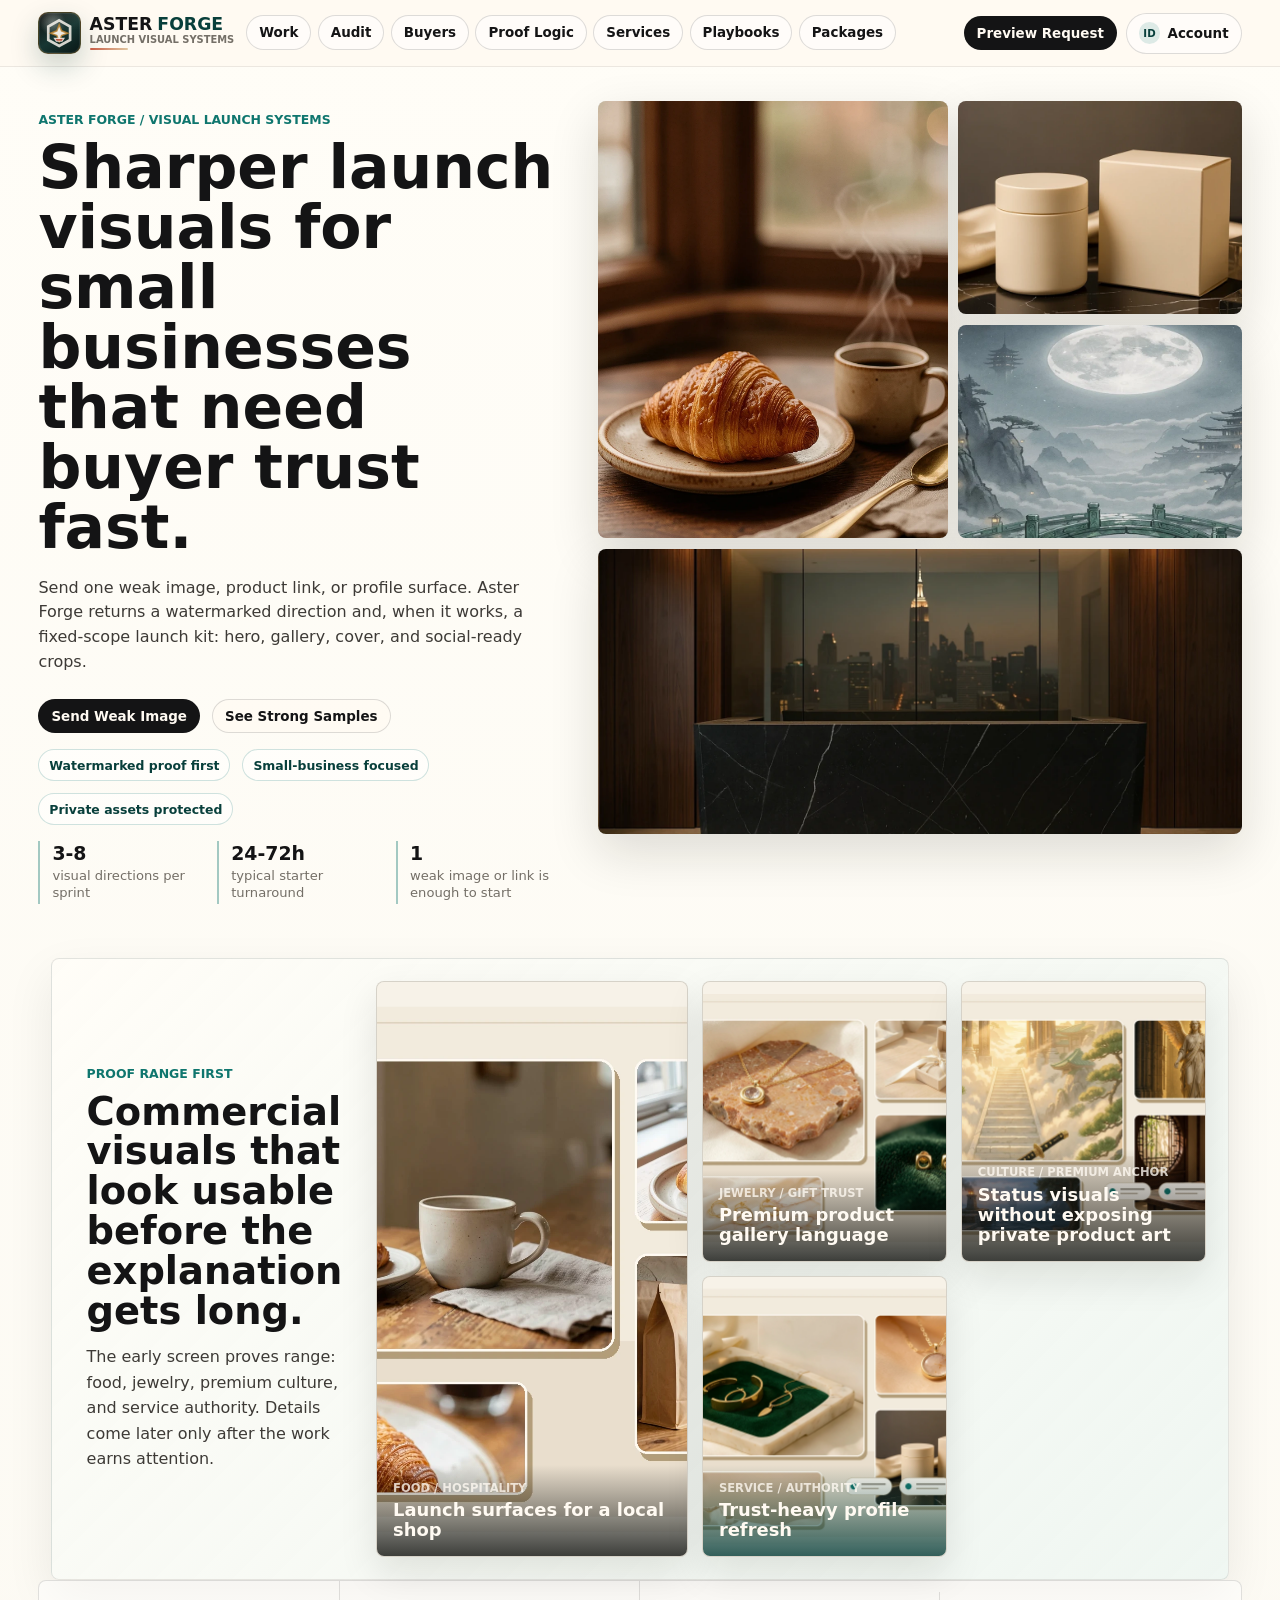
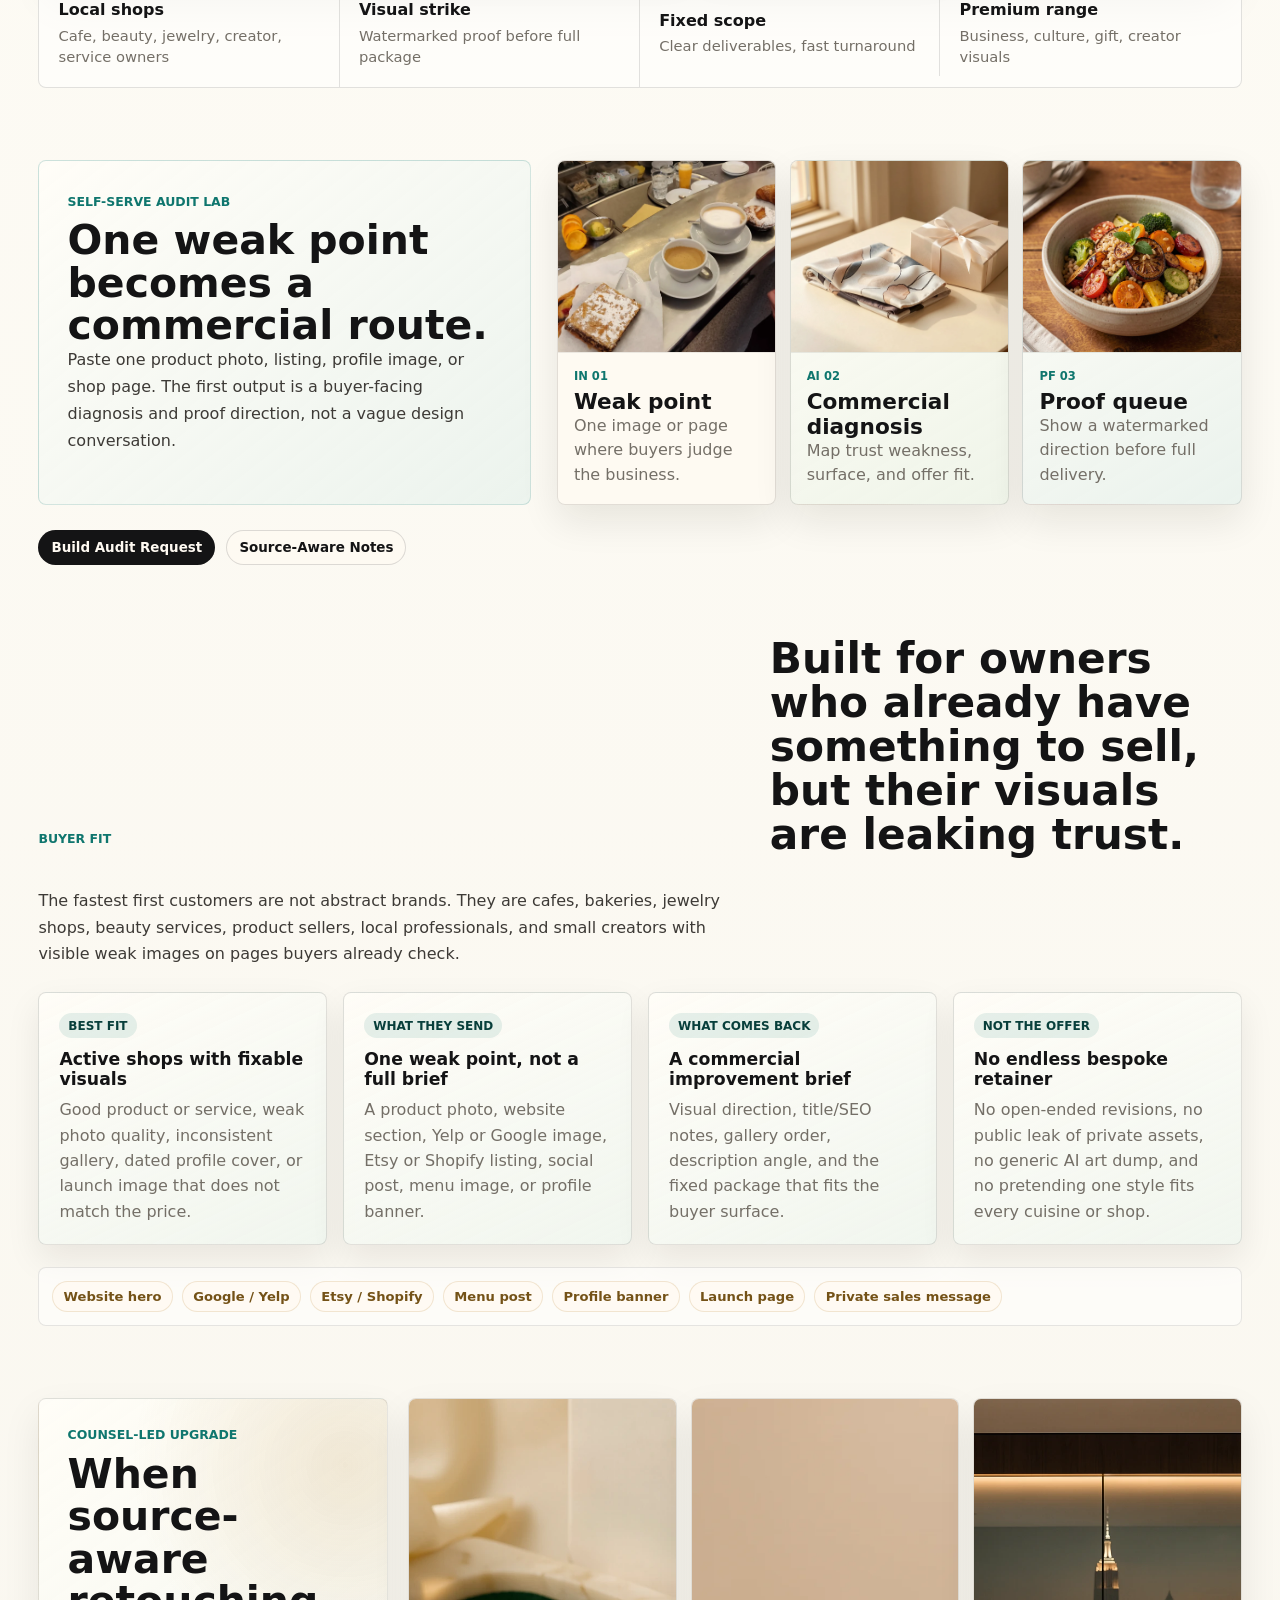
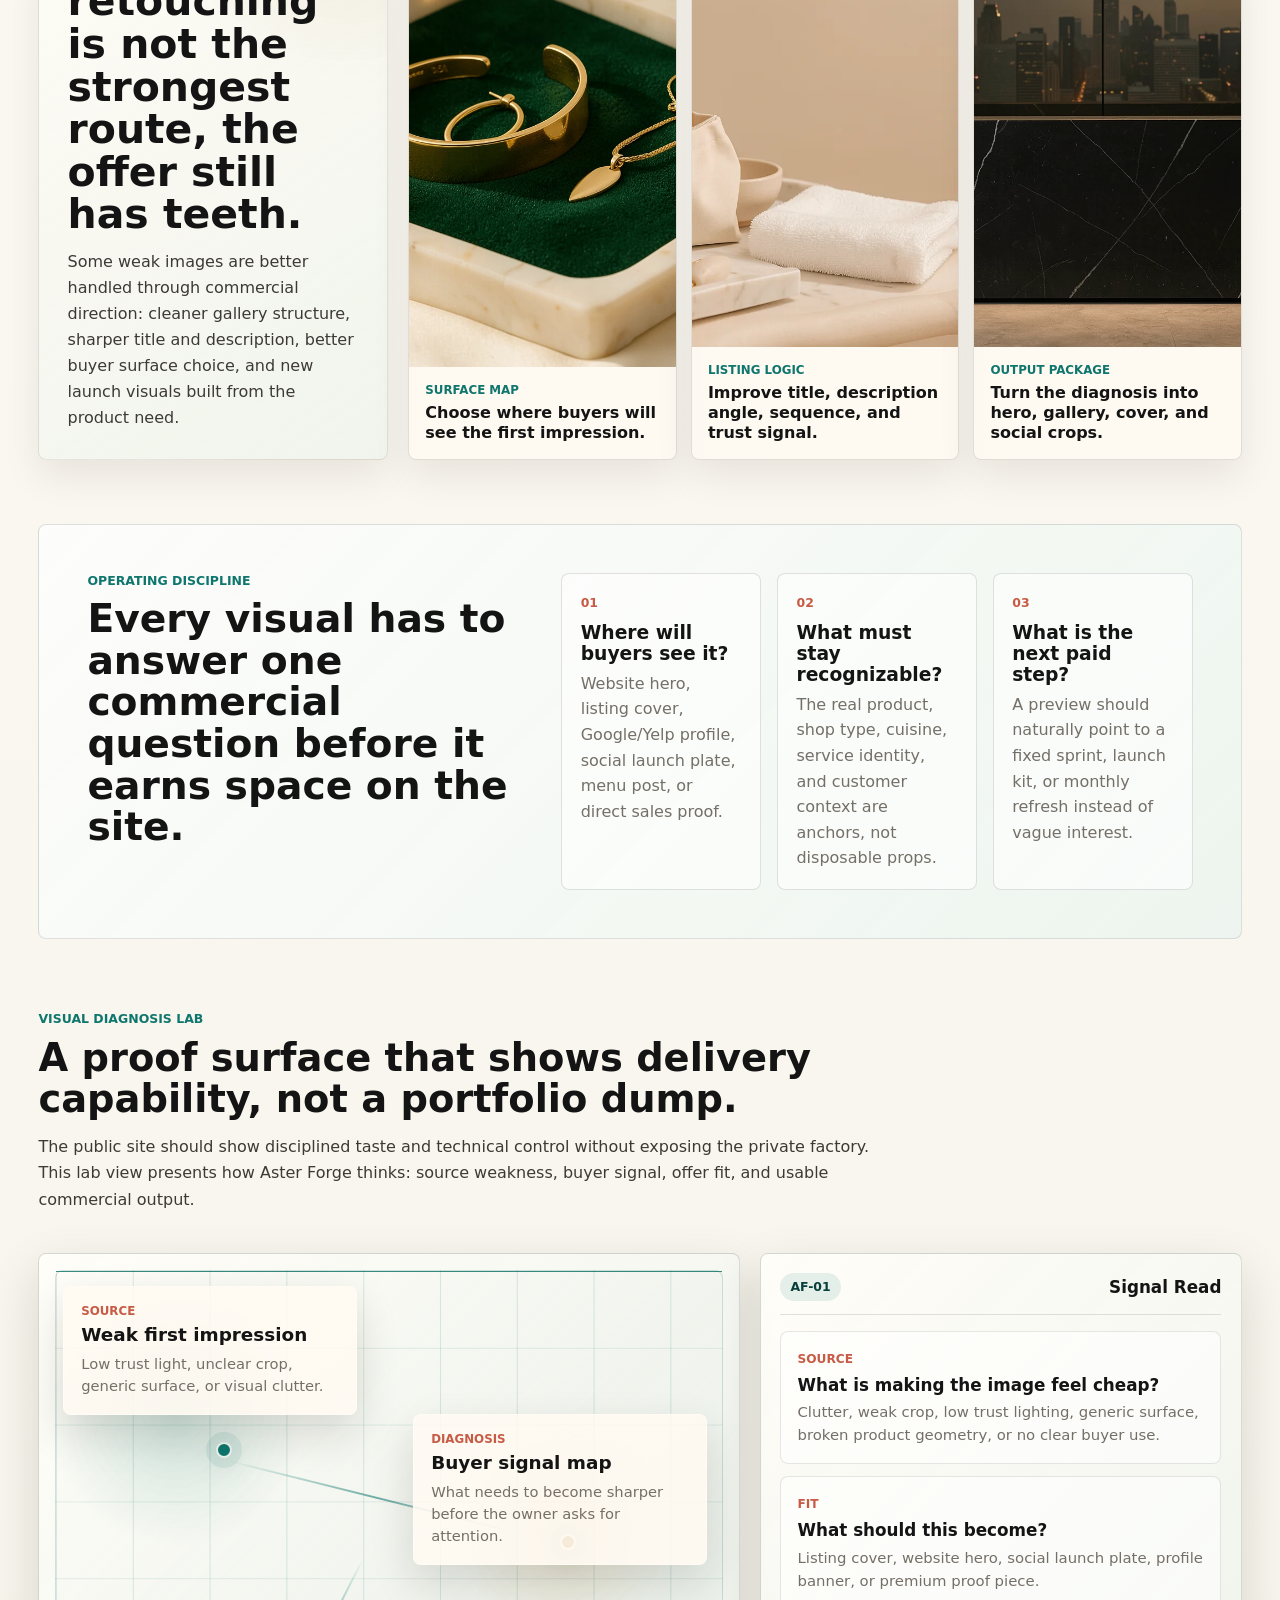
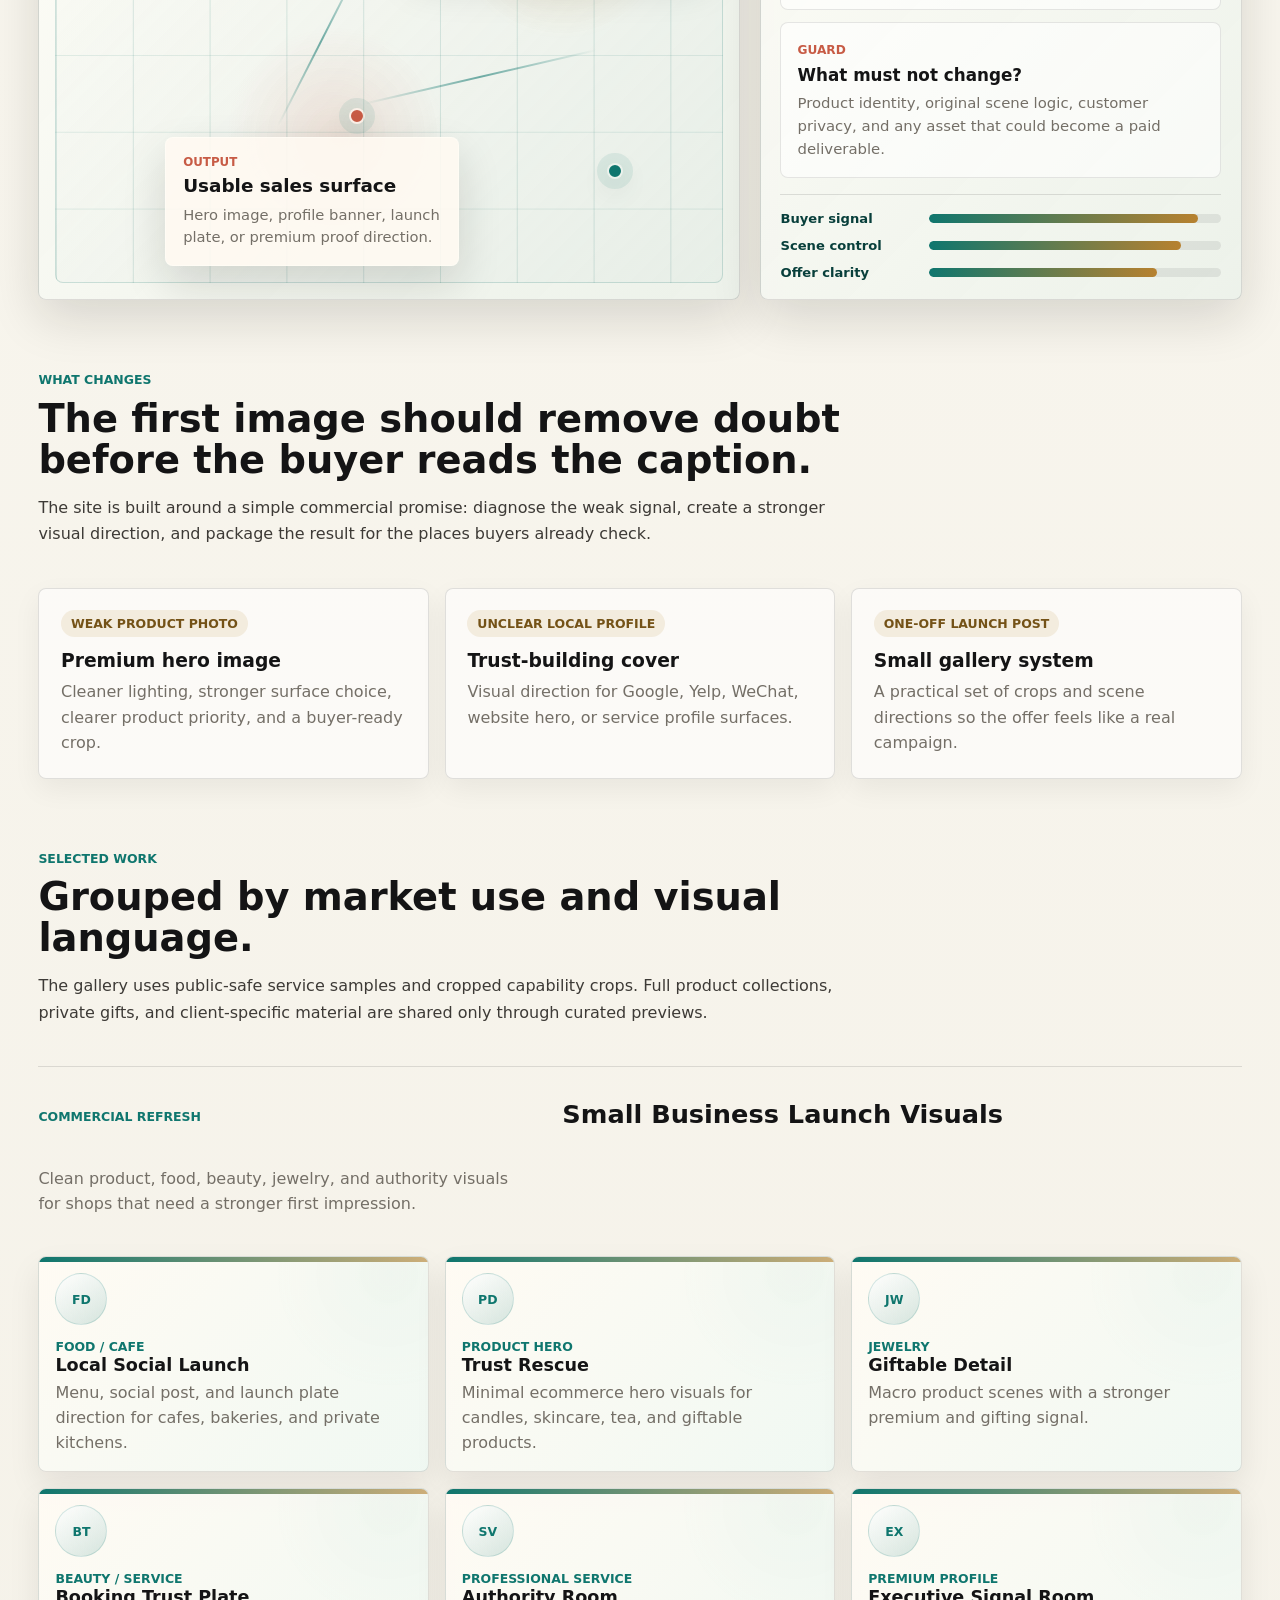
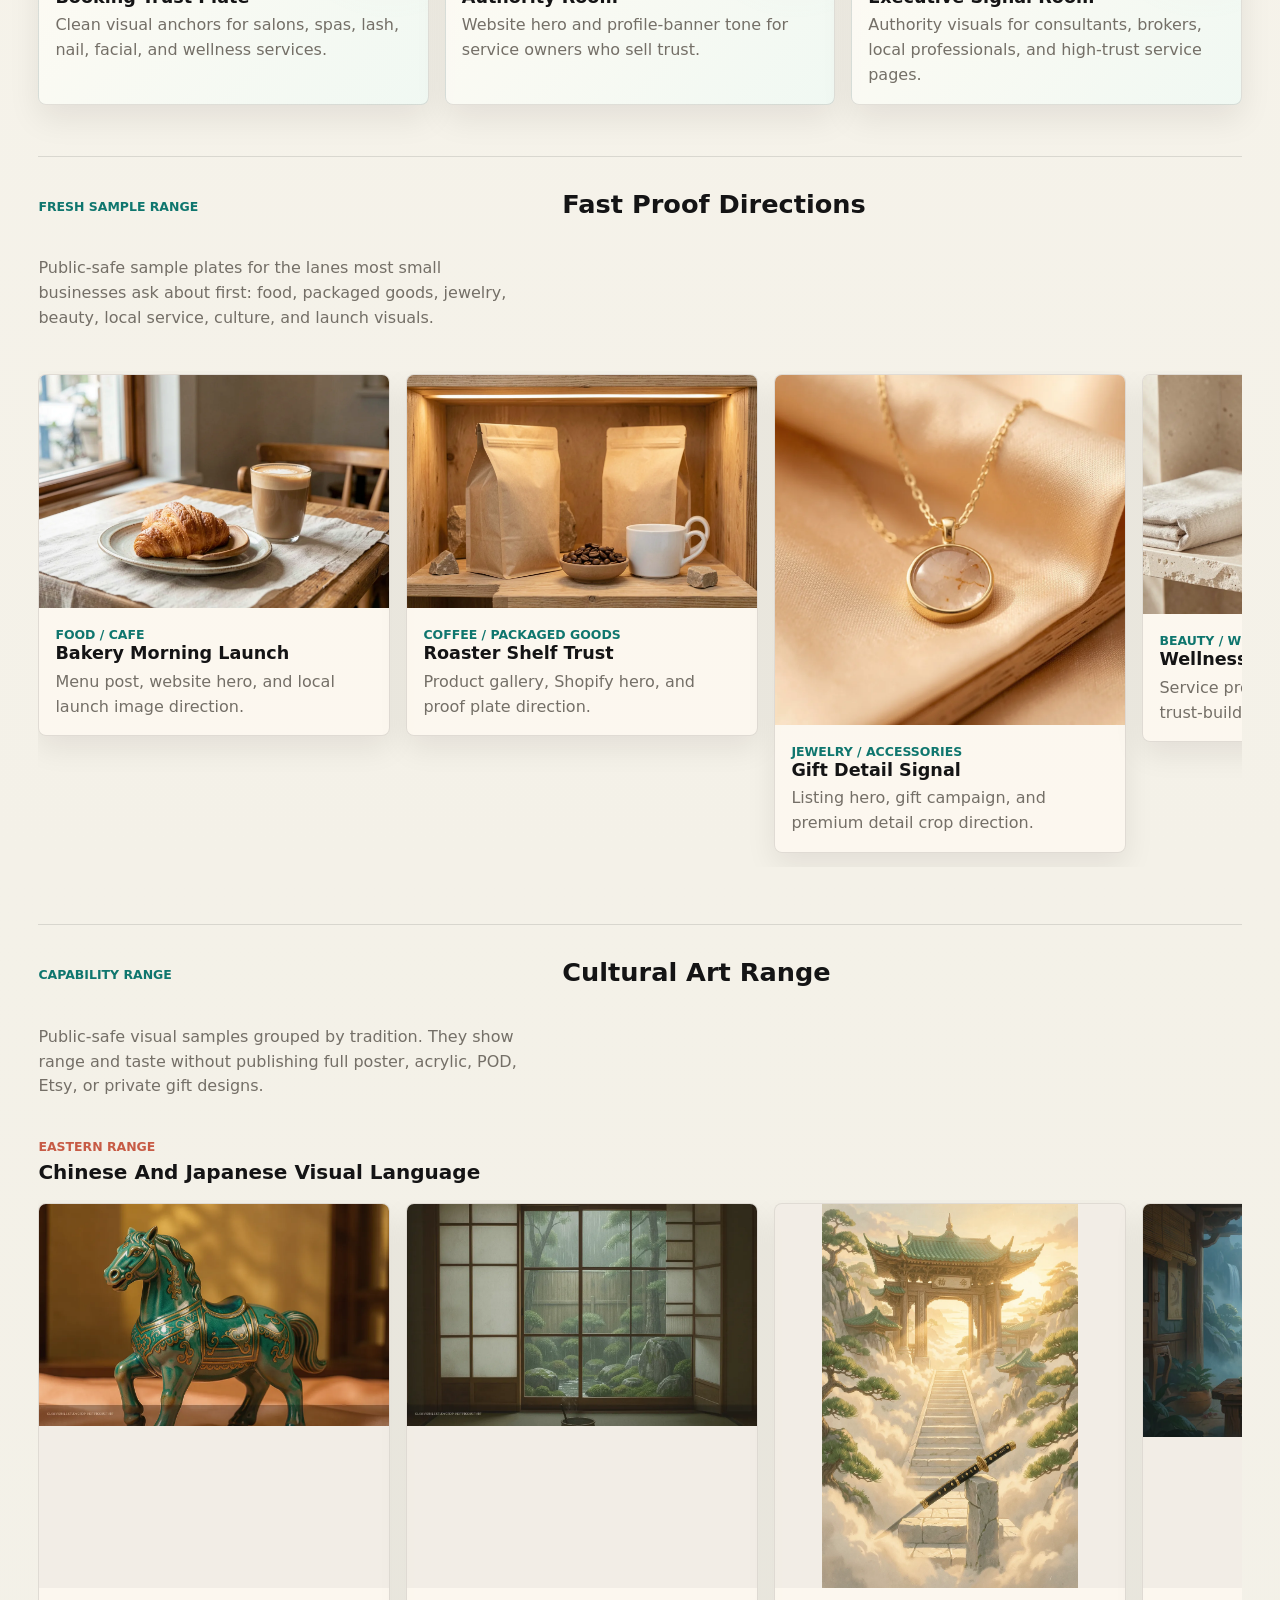
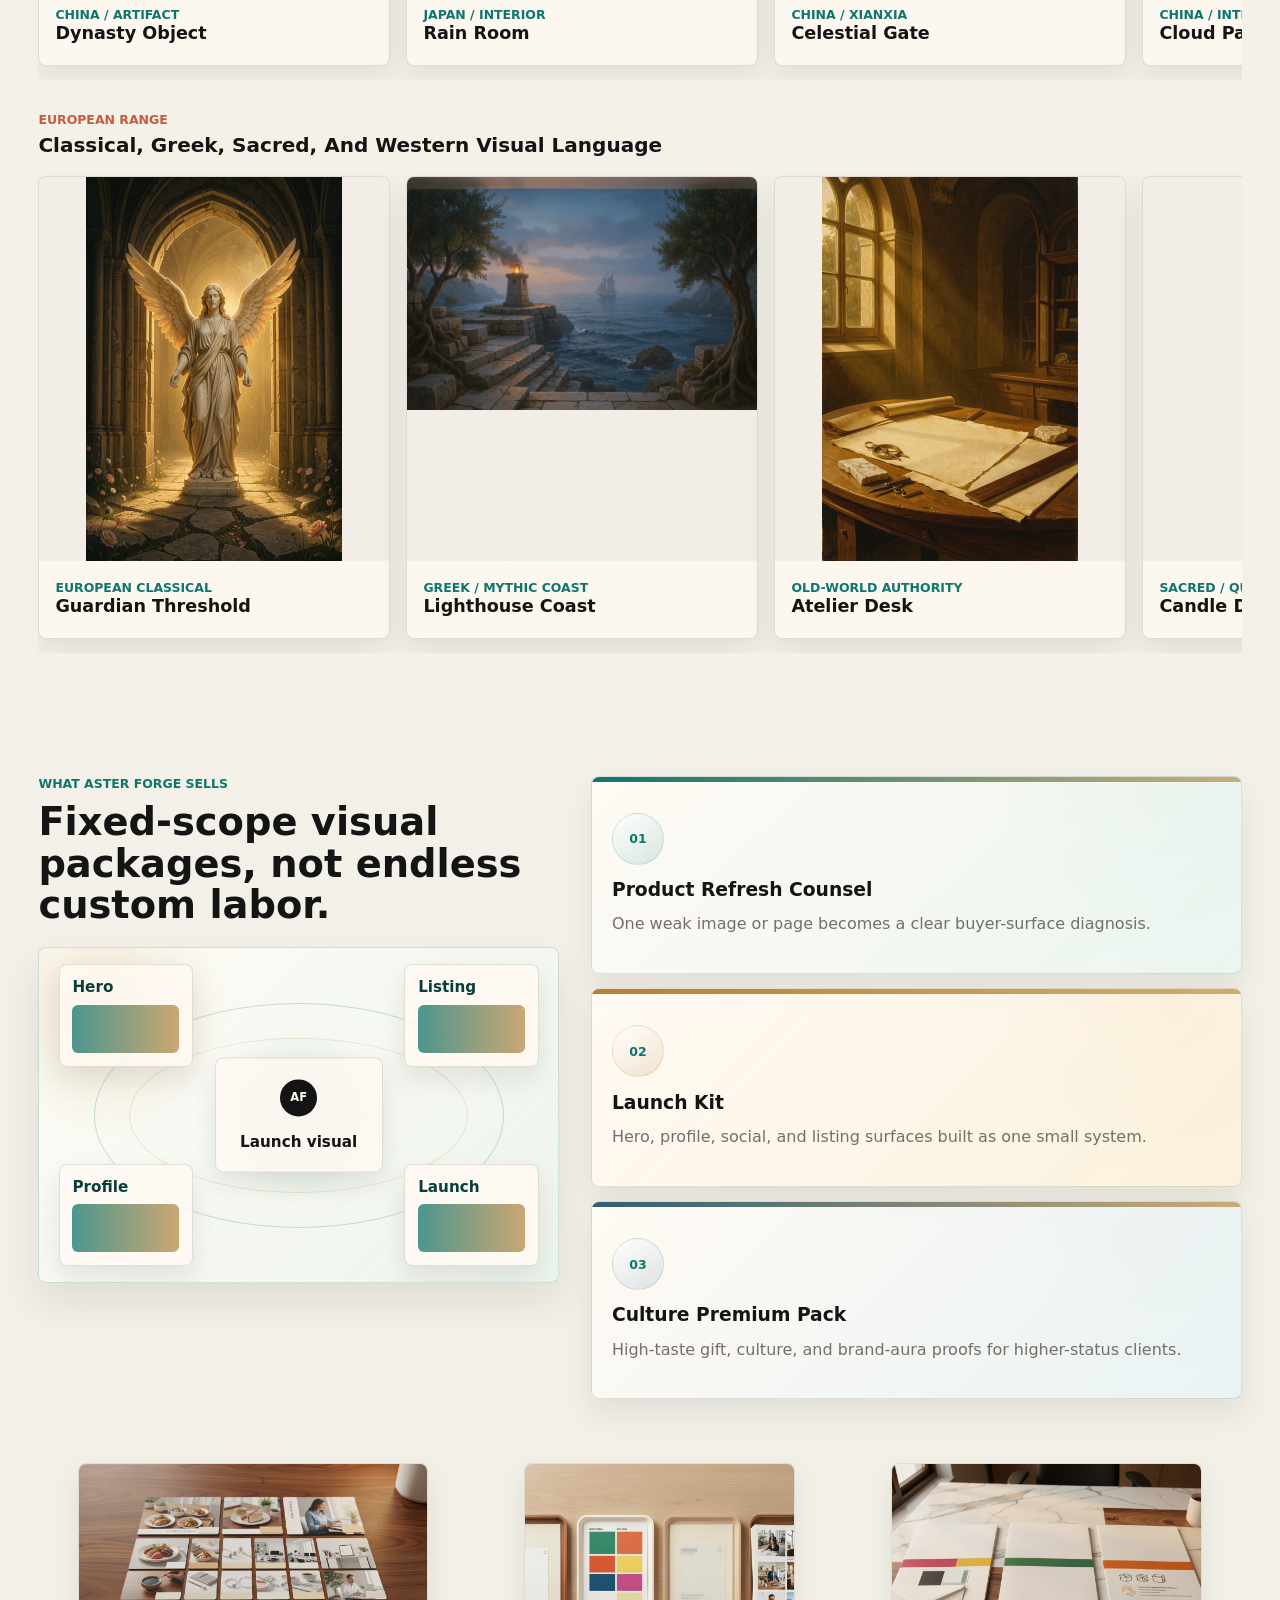
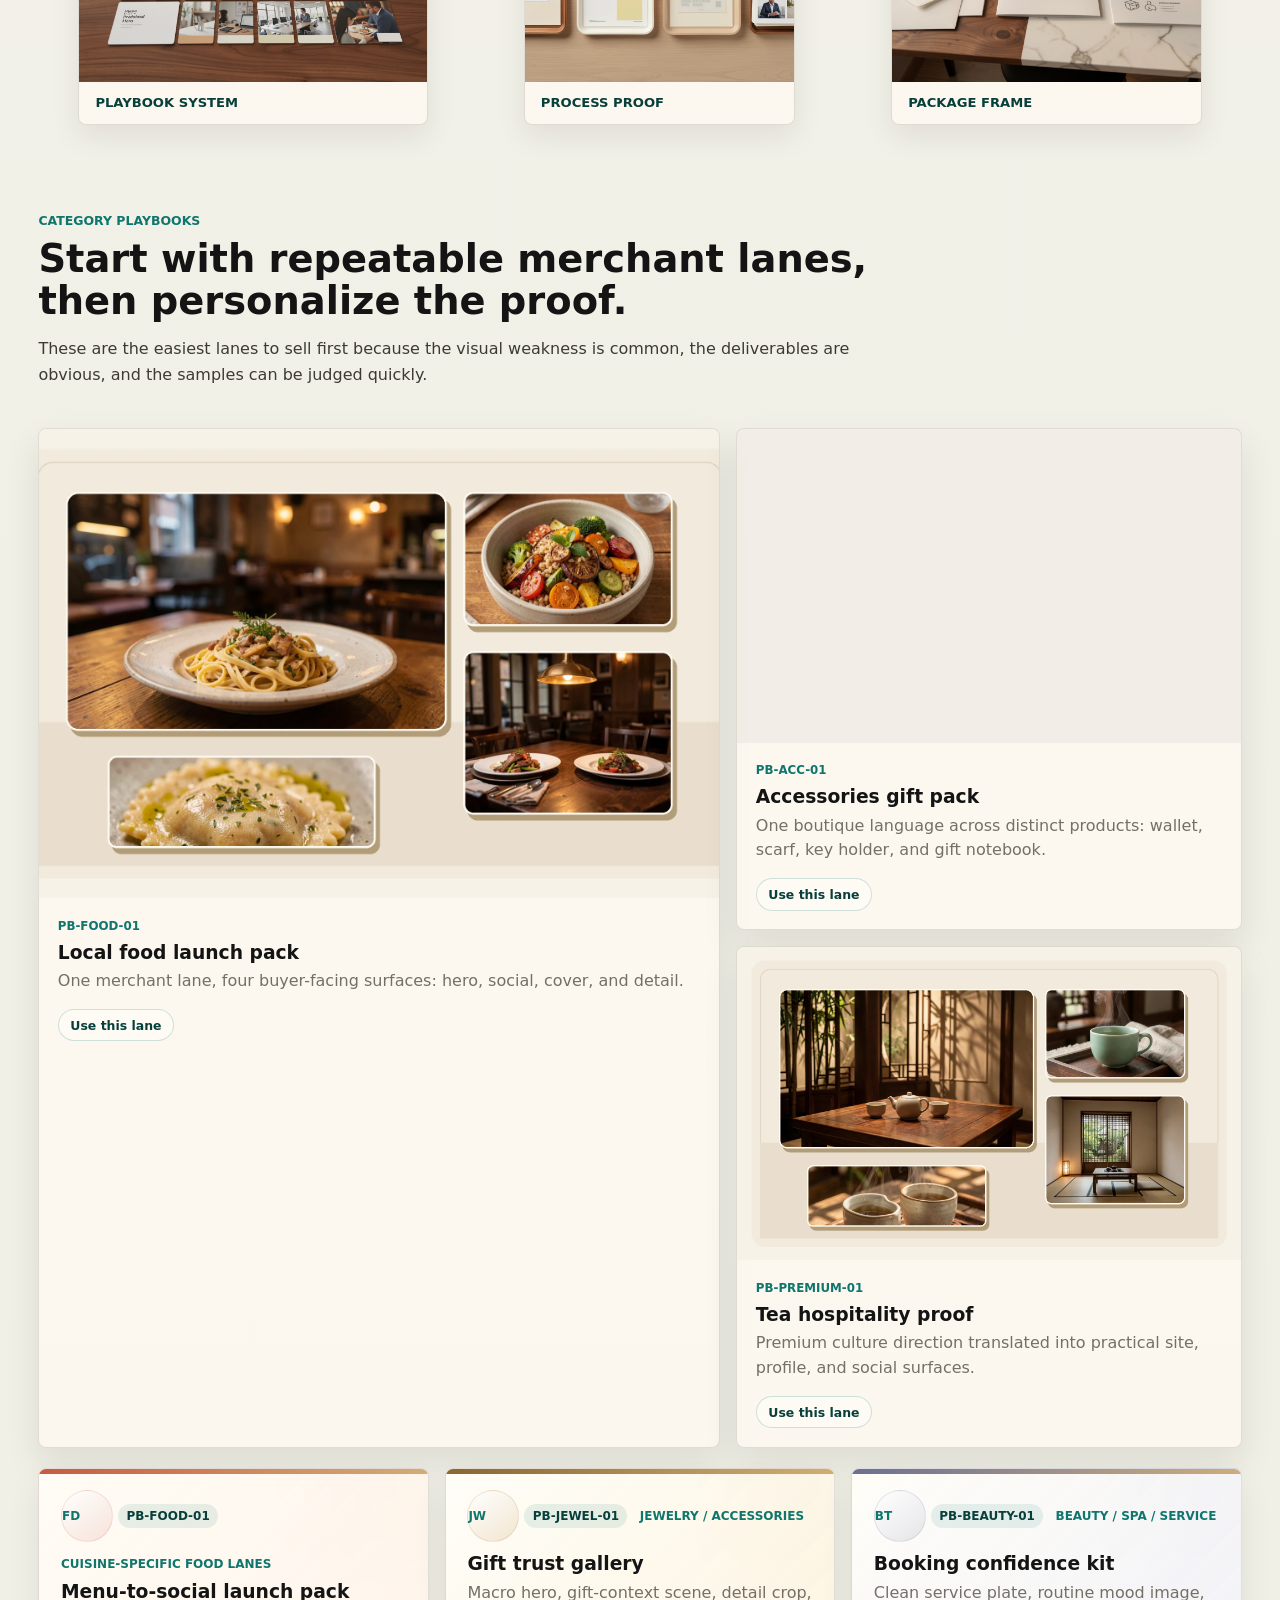
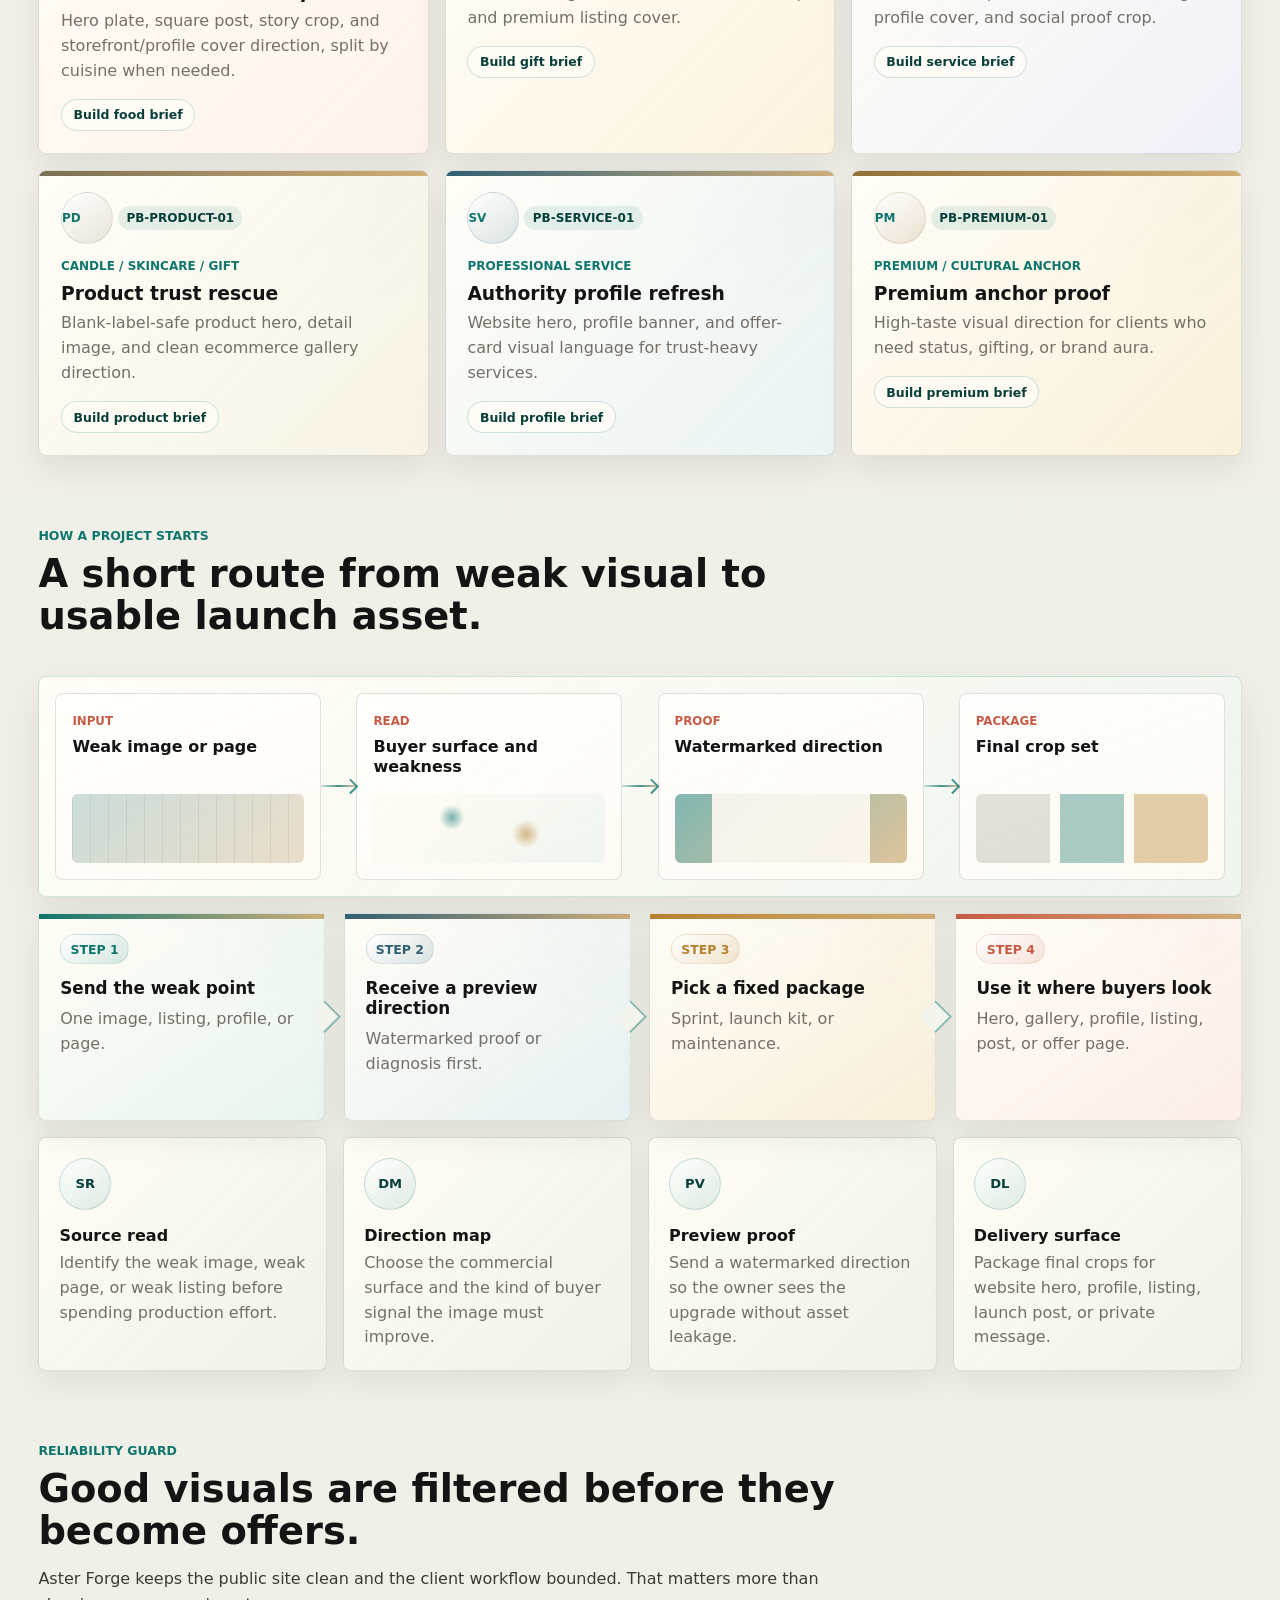
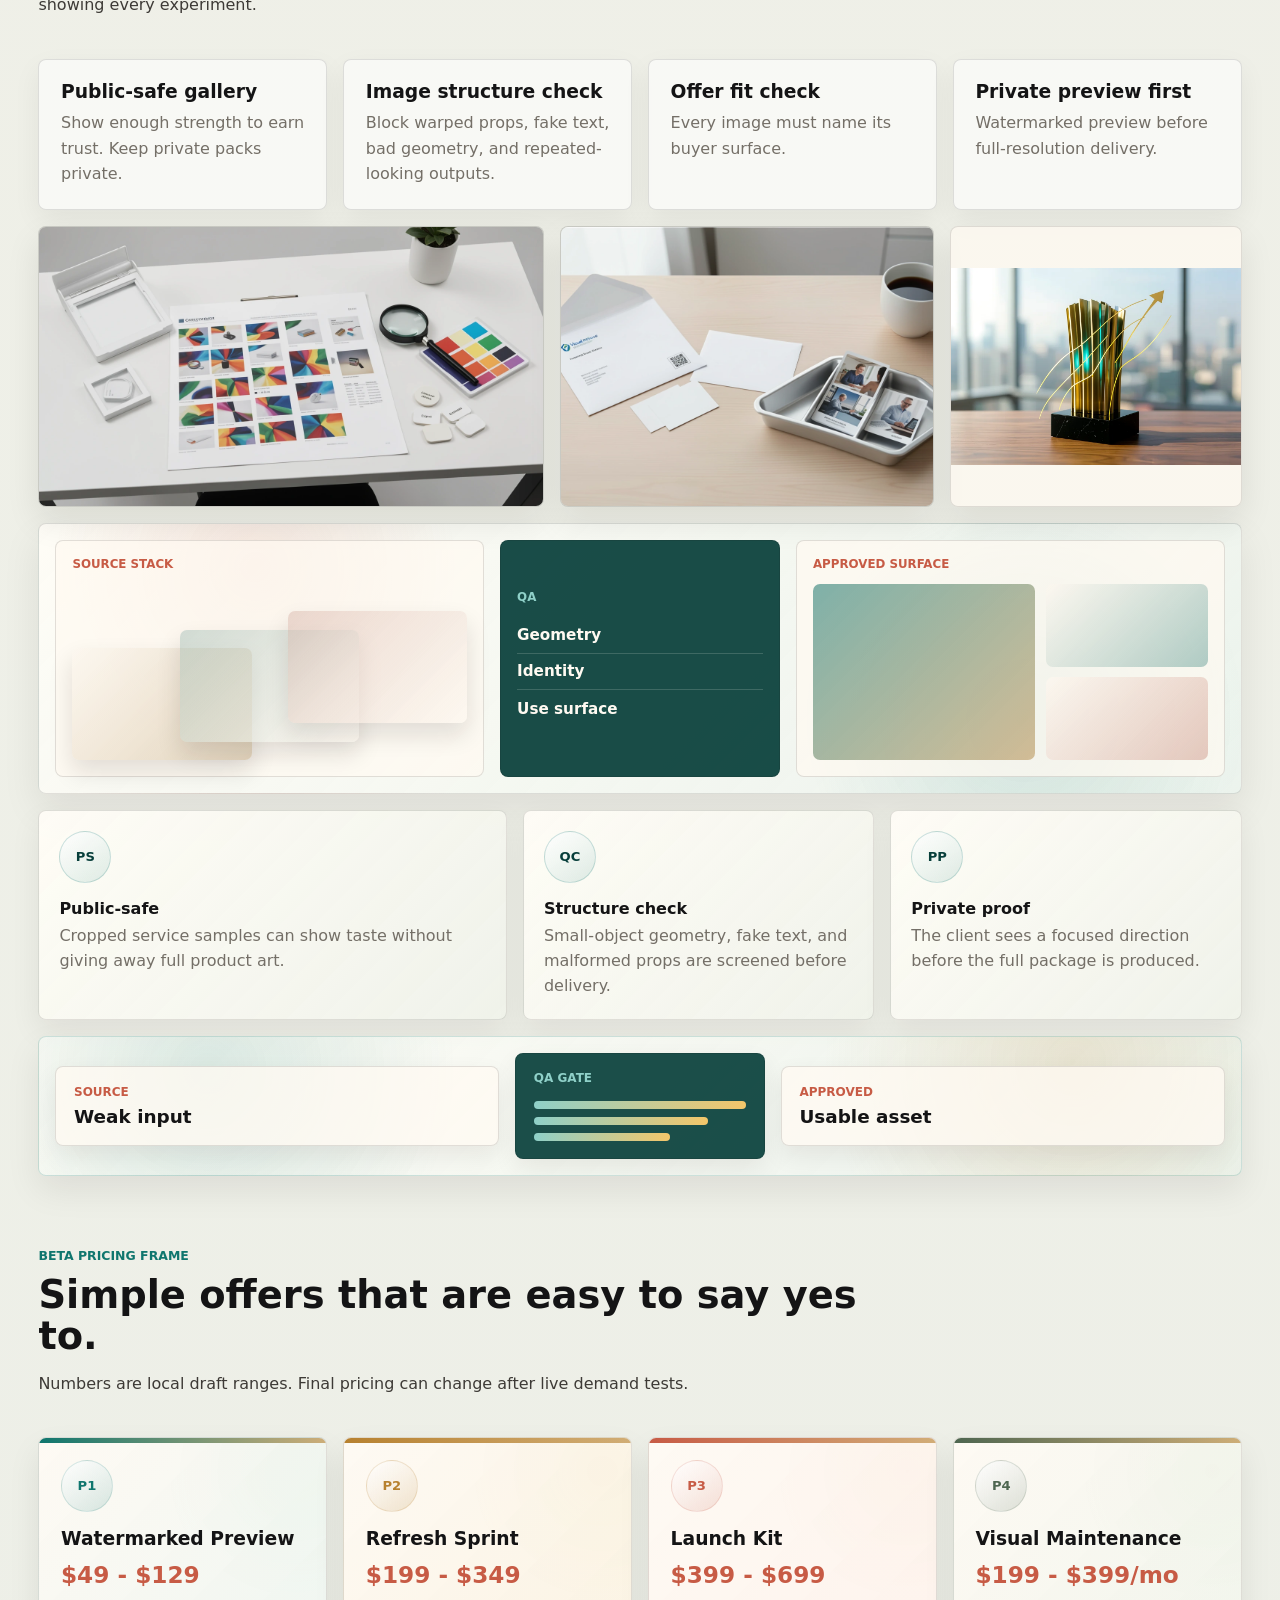
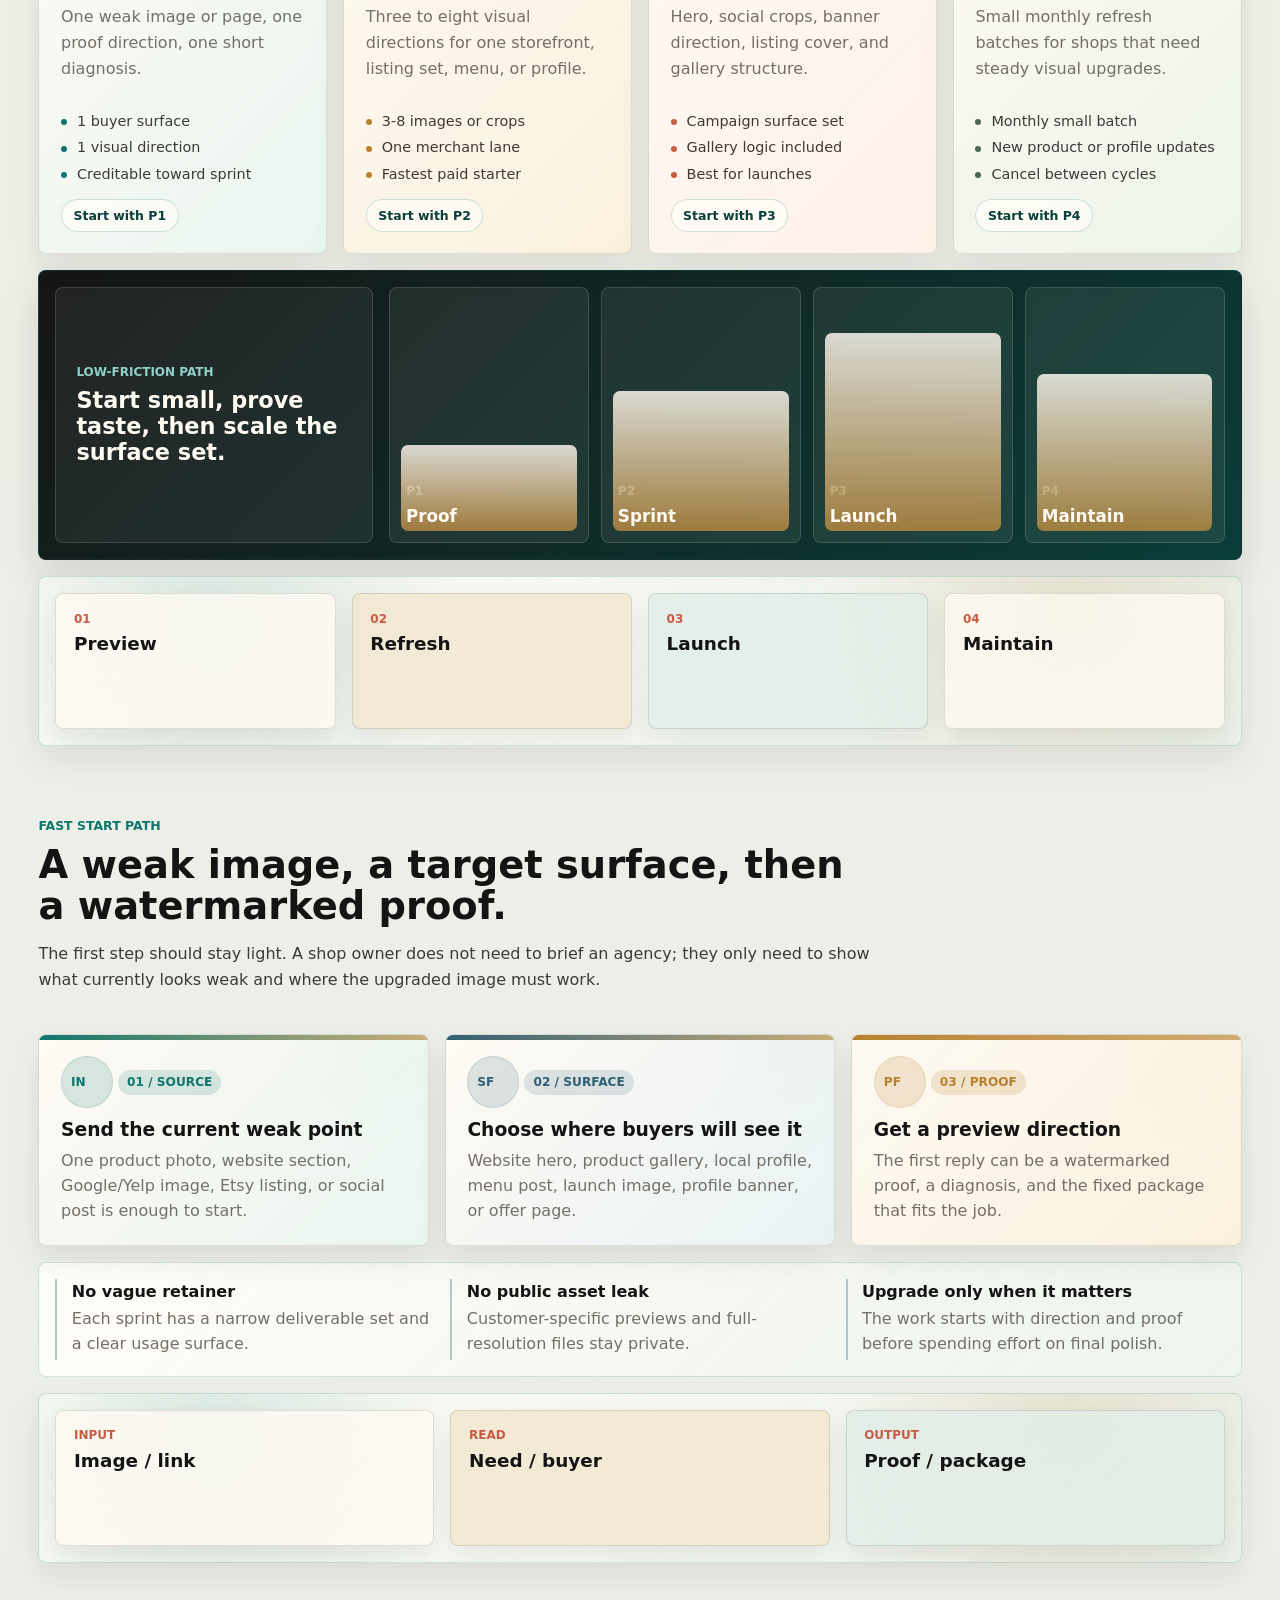
==== commit 2ac26802: "Update Aster Forge public site" ====
--- a/index.html
+++ b/index.html
@@ -40,8 +40,11 @@
           </svg>
         </span>
         <span class="brand-wordmark">
-          <span>Aster</span>
-          <span>Forge</span>
+          <span class="brand-name-line">
+            <span>Aster</span>
+            <span>Forge</span>
+          </span>
+          <span class="brand-tagline">Launch Visual Systems</span>
         </span>
       </a>
       <nav aria-label="Primary navigation">
--- a/styles.css
+++ b/styles.css
@@ -76,27 +76,30 @@
 }
 
 .brand {
-  gap: 0.72rem;
+  gap: 0.82rem;
   font-weight: 900;
 }
 
 .brand-mark {
   display: grid;
-  width: 2.35rem;
-  height: 2.35rem;
+  width: 2.65rem;
+  height: 2.65rem;
   place-items: center;
-  border: 1px solid rgba(20, 20, 21, 0.18);
-  background:
+  border: 1px solid rgba(183, 129, 47, 0.34);
+  background:
+    linear-gradient(180deg, rgba(255, 250, 242, 0.08), transparent 42%),
     radial-gradient(circle at 34% 25%, rgba(255, 253, 247, 0.34), transparent 32%),
     linear-gradient(145deg, #111312 0%, #173632 52%, #091716 100%);
   color: #fffaf2;
-  border-radius: 8px;
-  box-shadow: 0 12px 28px rgba(8, 63, 59, 0.22);
+  border-radius: 10px;
+  box-shadow:
+    inset 0 0 0 1px rgba(255, 250, 242, 0.08),
+    0 12px 28px rgba(8, 63, 59, 0.22);
 }
 
 .brand-logo {
-  width: 1.72rem;
-  height: 1.72rem;
+  width: 1.9rem;
+  height: 1.9rem;
   overflow: visible;
 }
 
@@ -125,19 +128,47 @@
 }
 
 .brand-wordmark {
+  position: relative;
+  display: grid;
+  gap: 0.08rem;
+  padding-top: 0.1rem;
+  padding-bottom: 0.1rem;
+  letter-spacing: 0;
+}
+
+.brand-wordmark::after {
+  content: "";
+  display: block;
+  width: 2.4rem;
+  height: 2px;
+  margin-top: 0.12rem;
+  border-radius: 999px;
+  background: linear-gradient(90deg, var(--coral), rgba(183, 129, 47, 0.42));
+}
+
+.brand-name-line {
   display: flex;
+  gap: 0.32rem;
   align-items: baseline;
-  gap: 0.24rem;
-  font-size: 1.03rem;
-  letter-spacing: 0;
-}
-
-.brand-wordmark span:first-child {
+  font-size: 1.08rem;
+  line-height: 1;
+  text-transform: uppercase;
+}
+
+.brand-name-line span:first-child {
   color: var(--ink);
 }
 
-.brand-wordmark span:last-child {
+.brand-name-line span:last-child {
   color: var(--teal-deep);
+}
+
+.brand-tagline {
+  color: var(--muted);
+  font-size: 0.62rem;
+  font-weight: 850;
+  line-height: 1;
+  text-transform: uppercase;
 }
 
 .topbar nav {
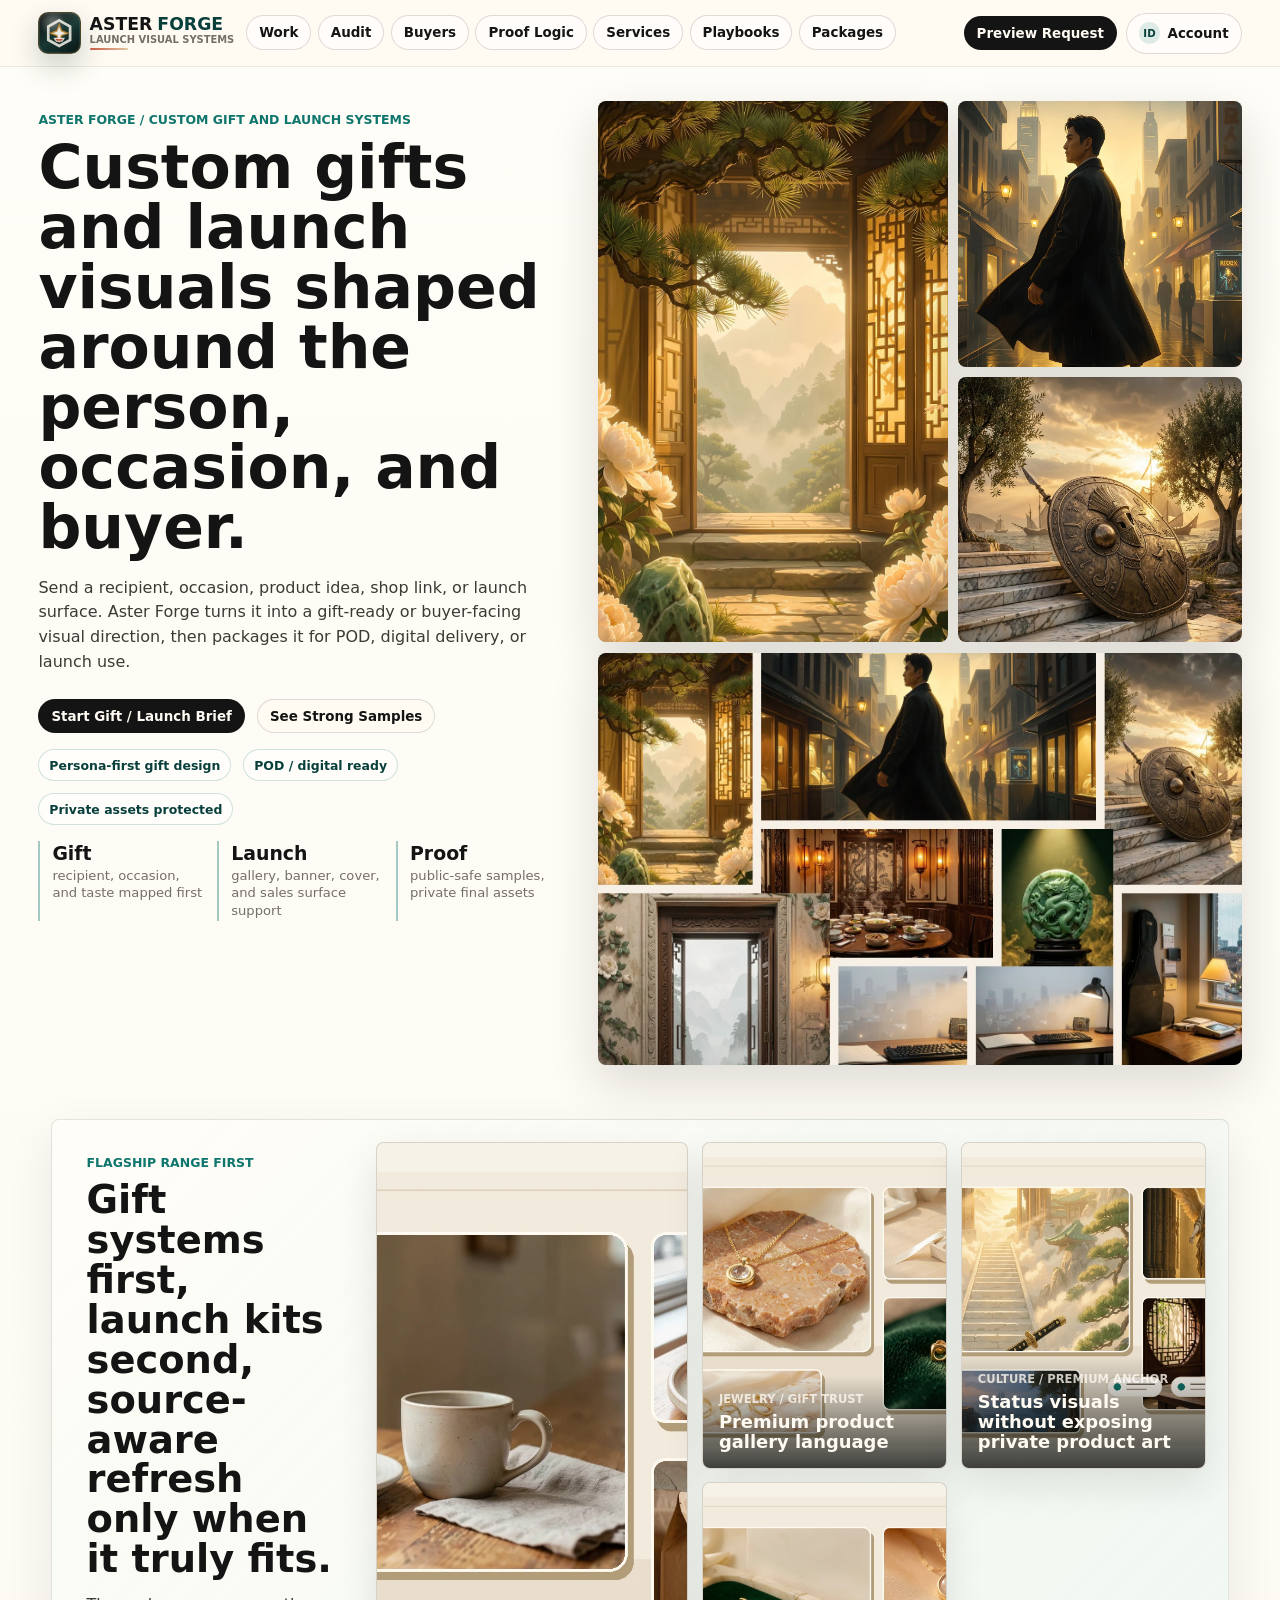
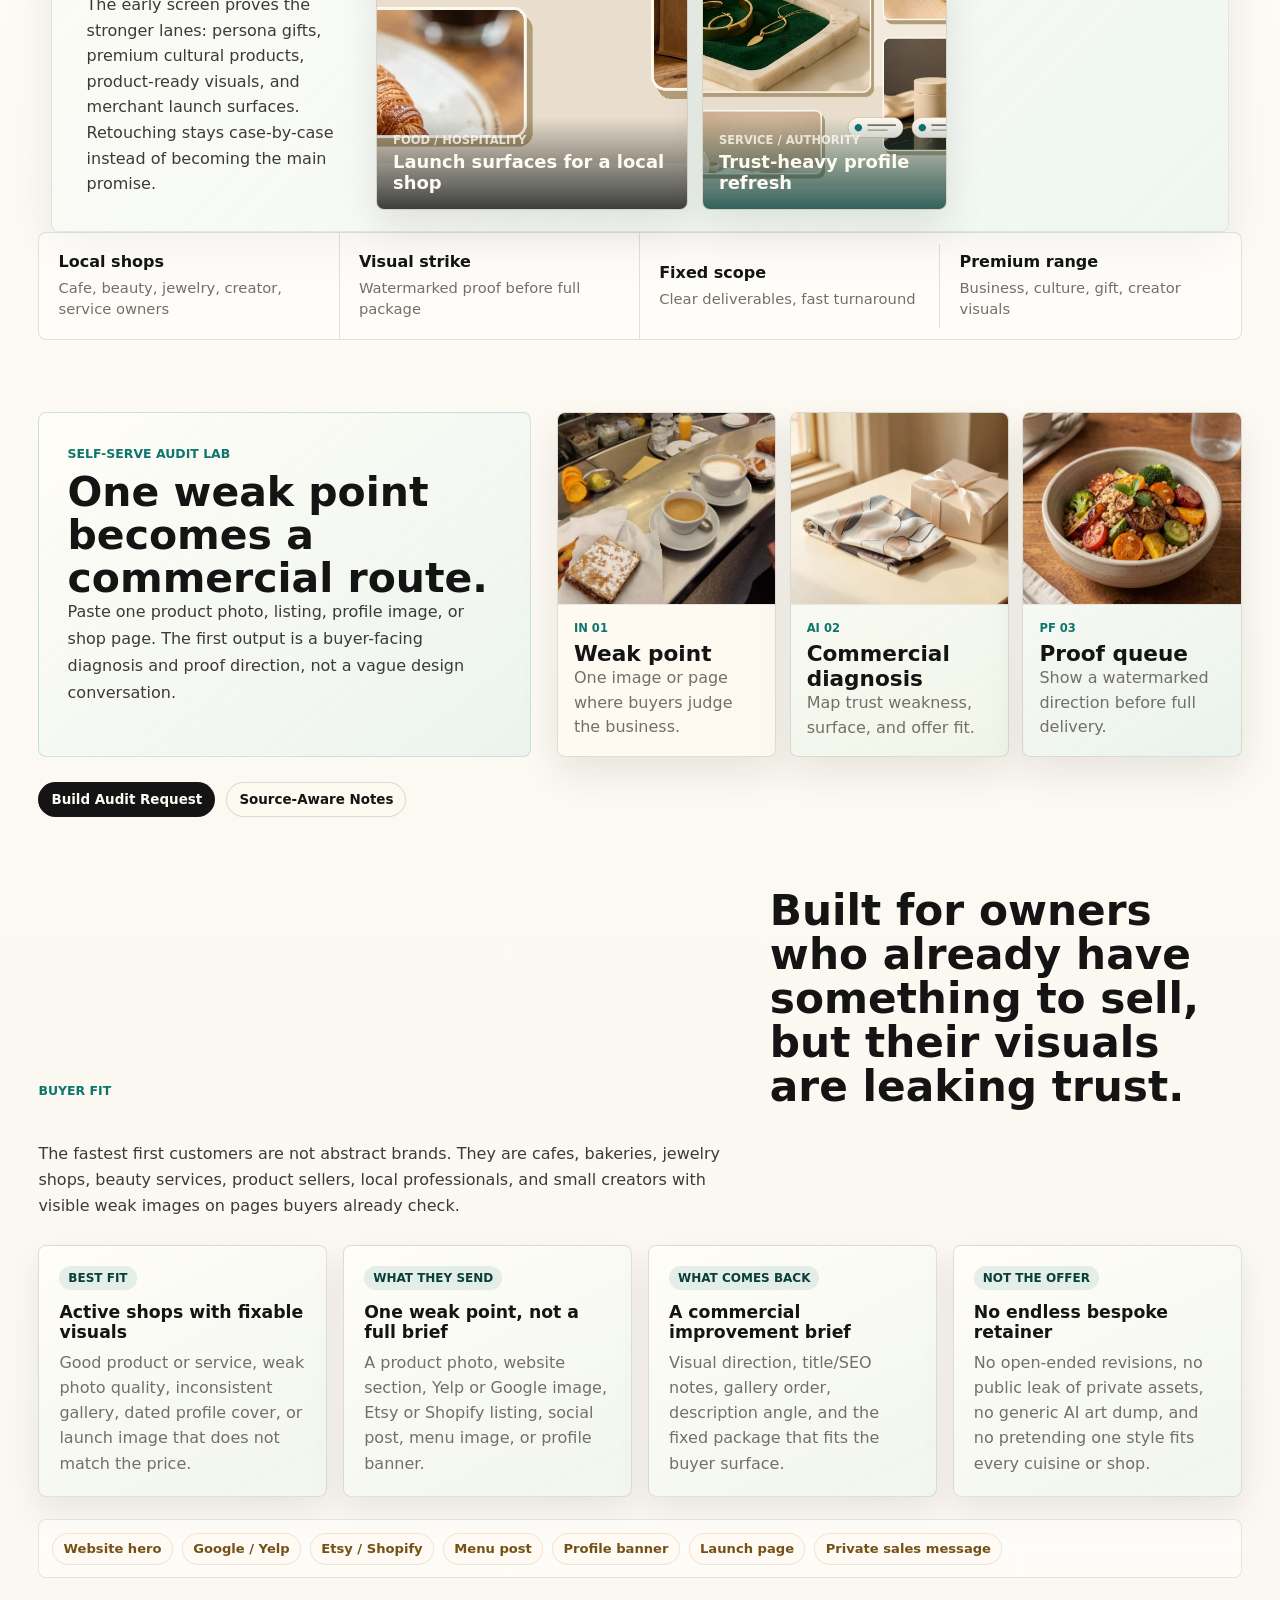
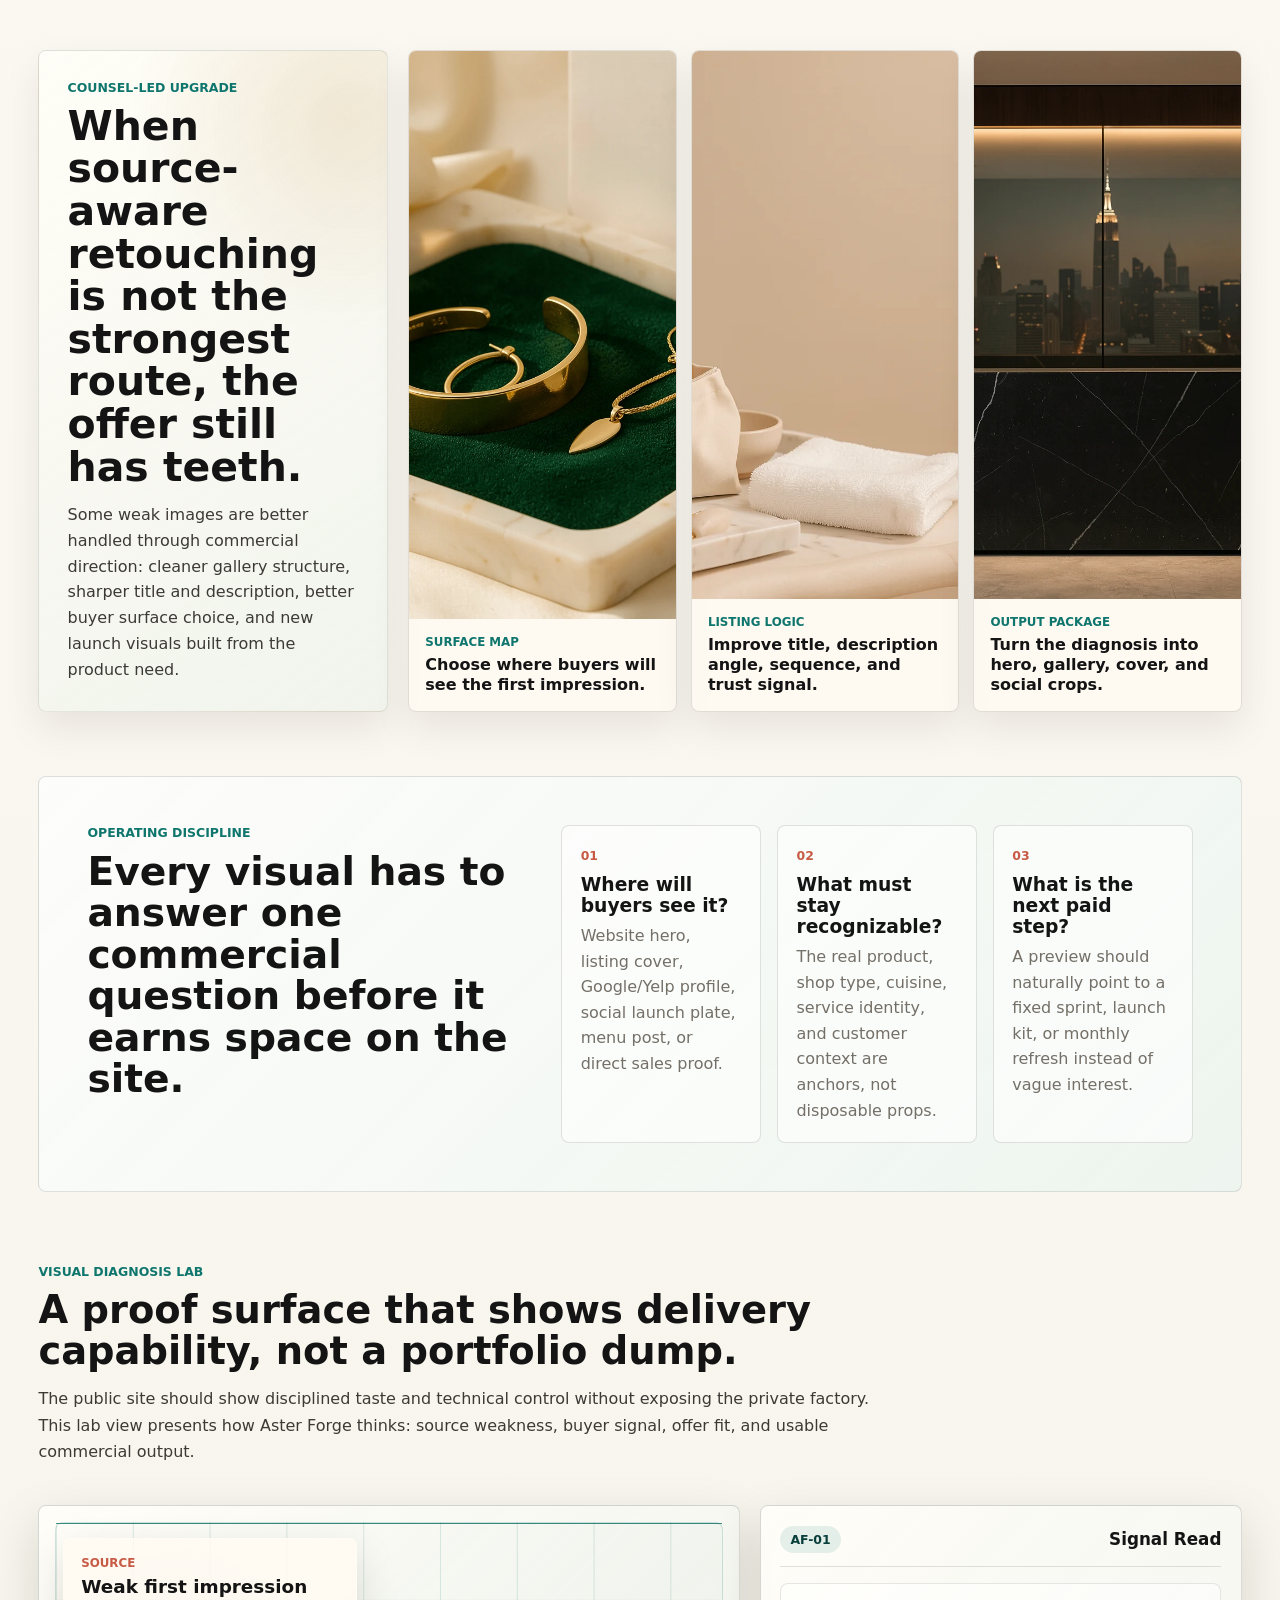
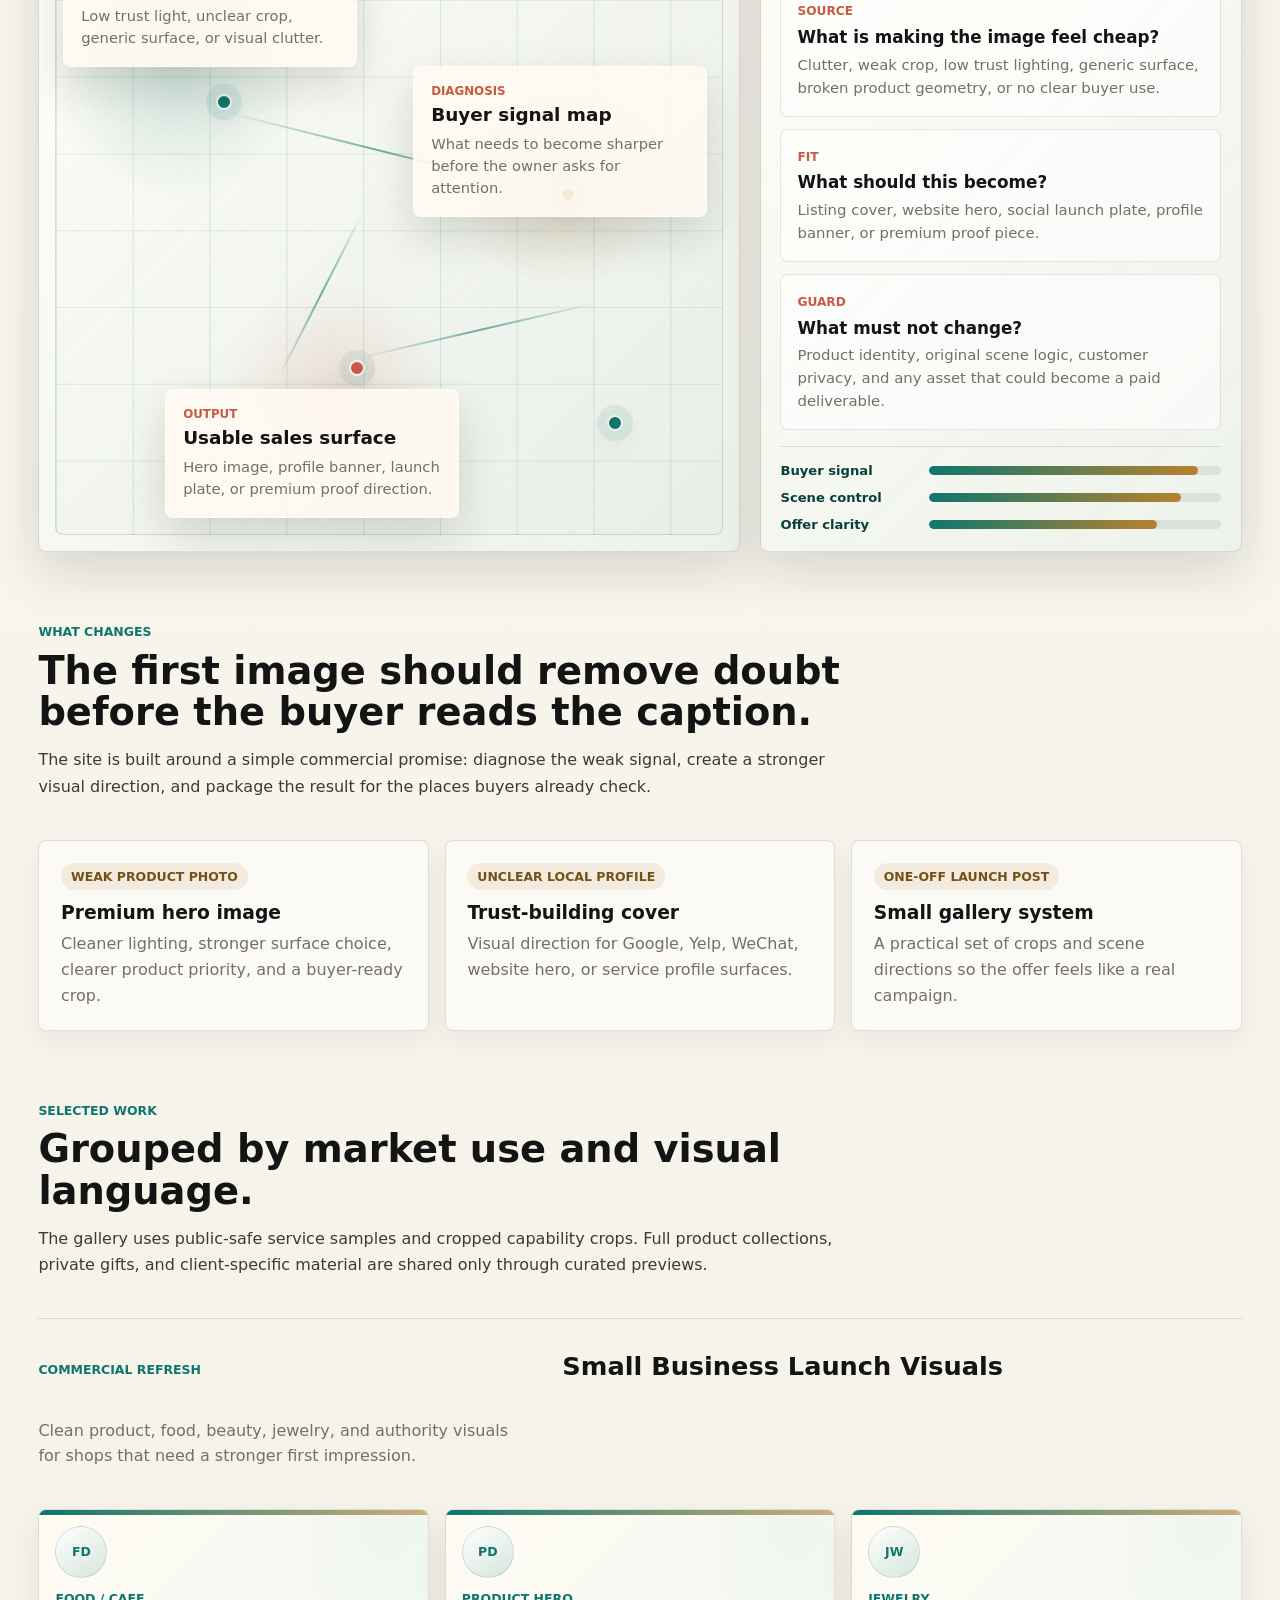
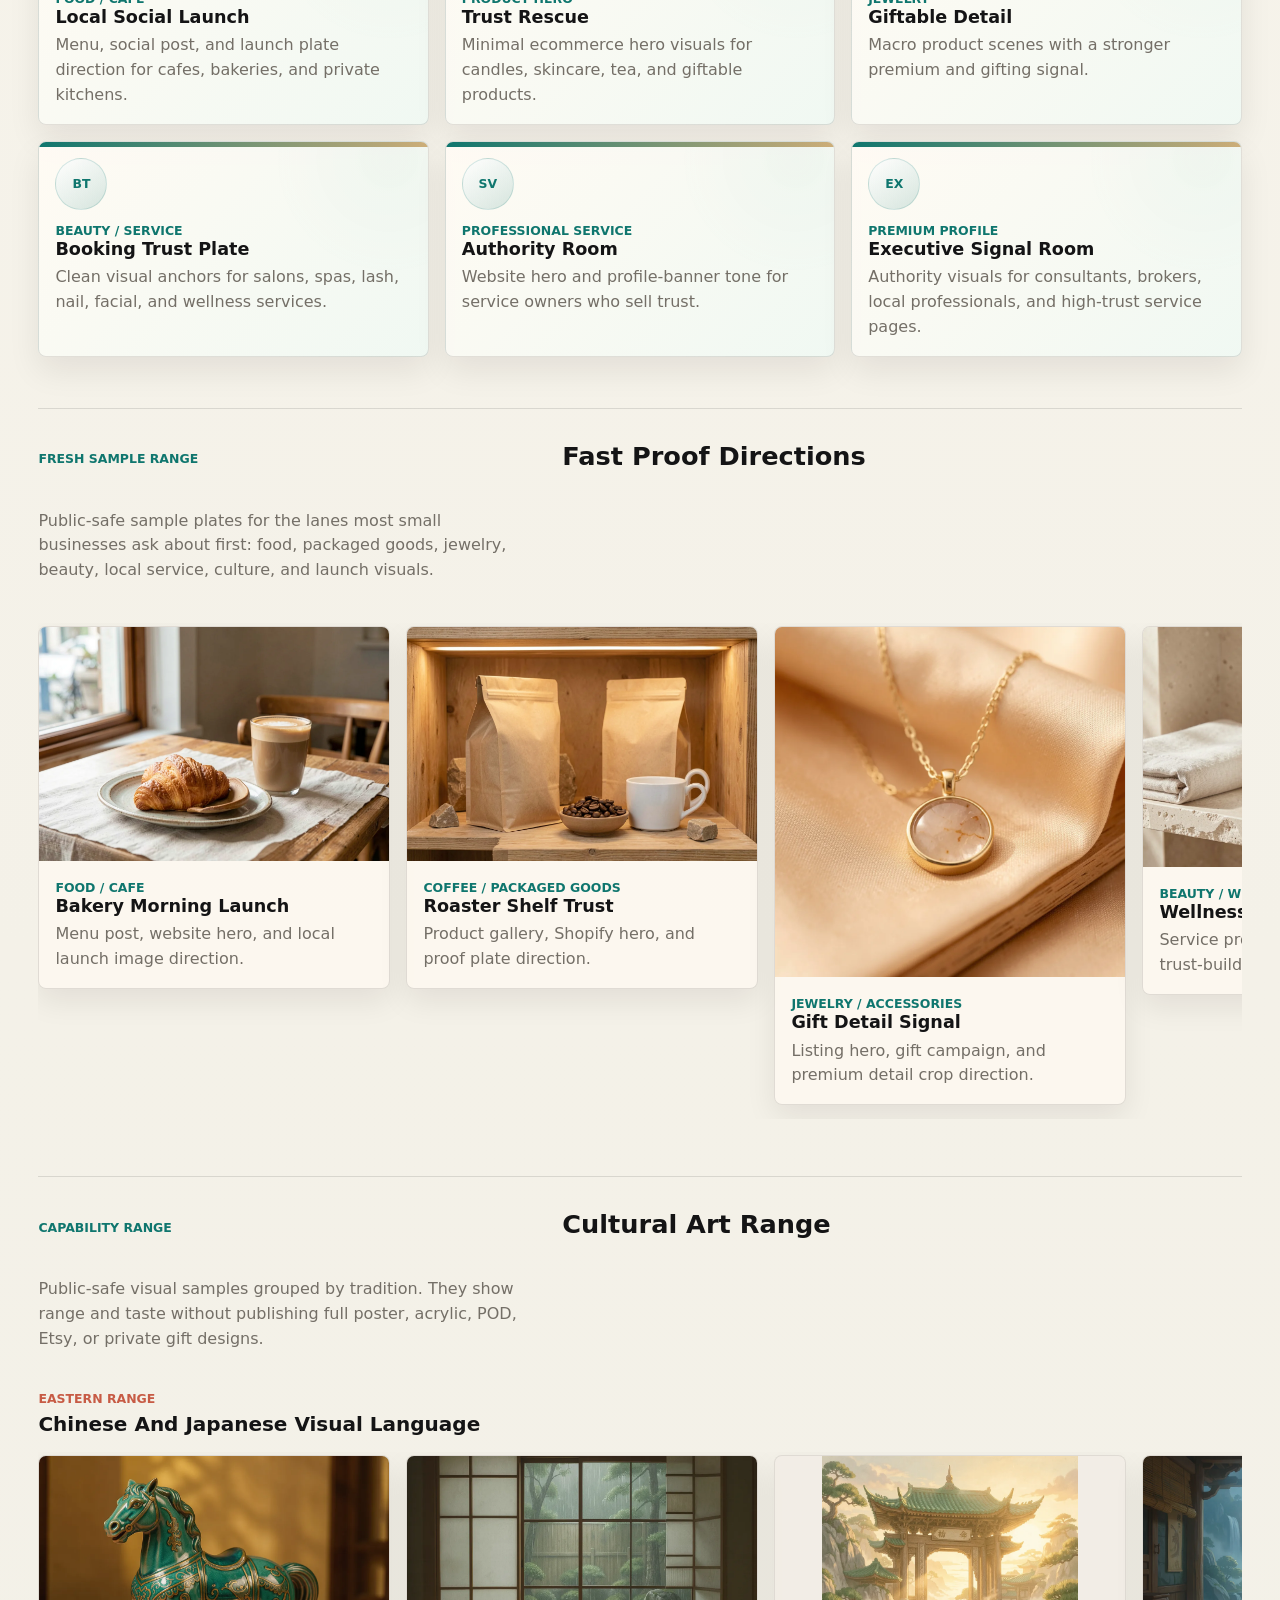
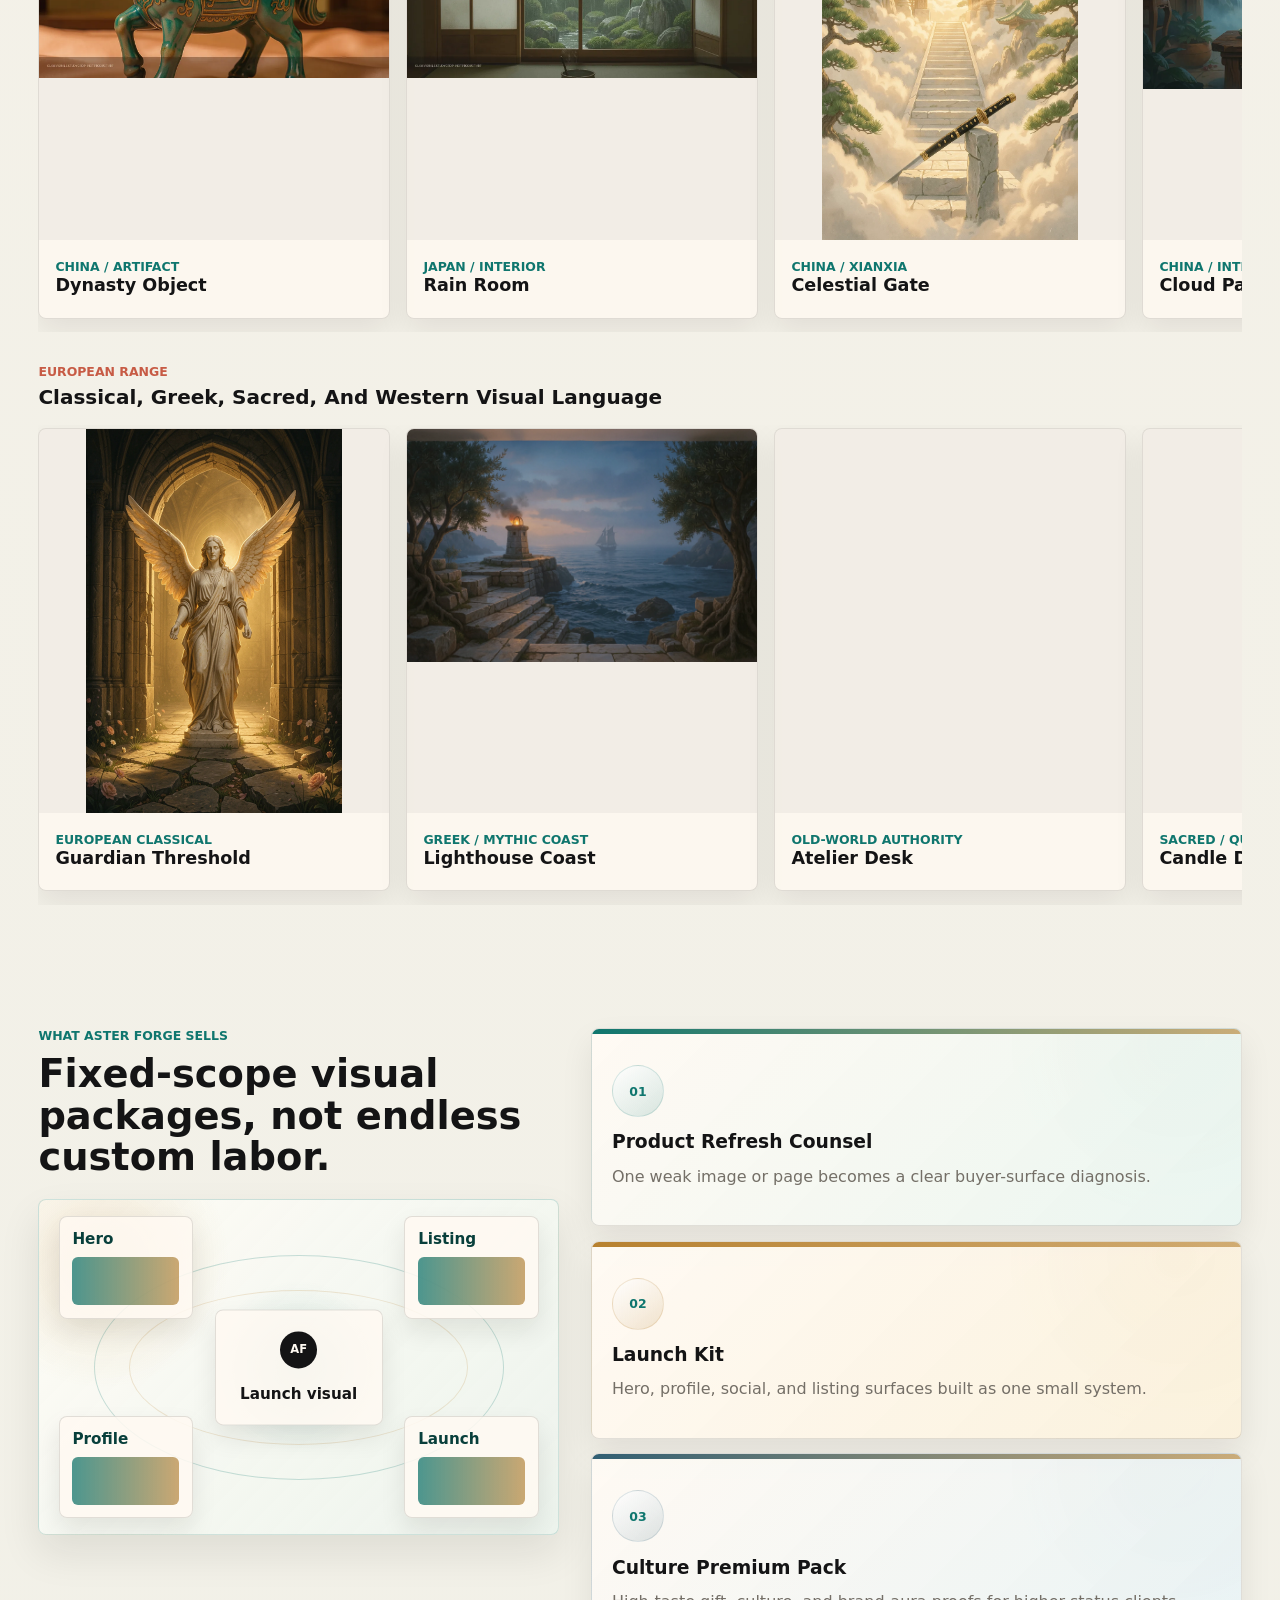
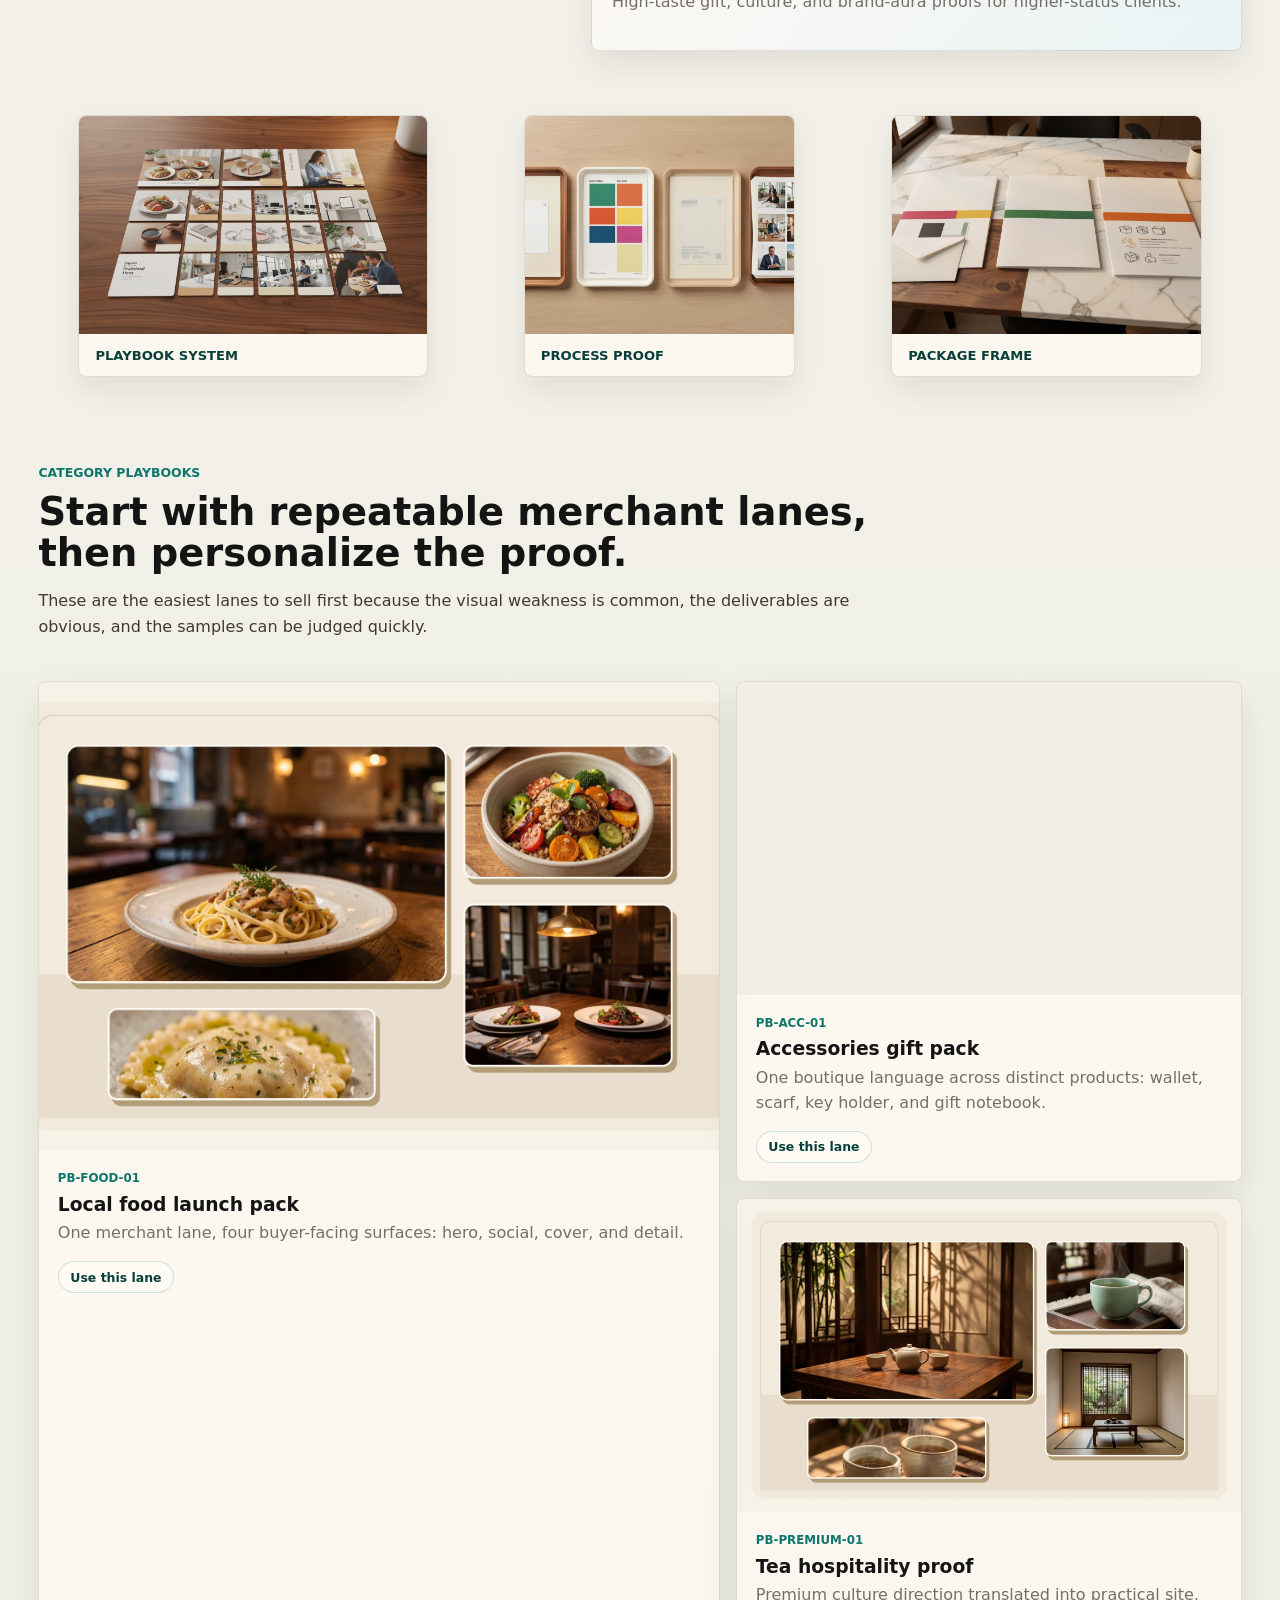
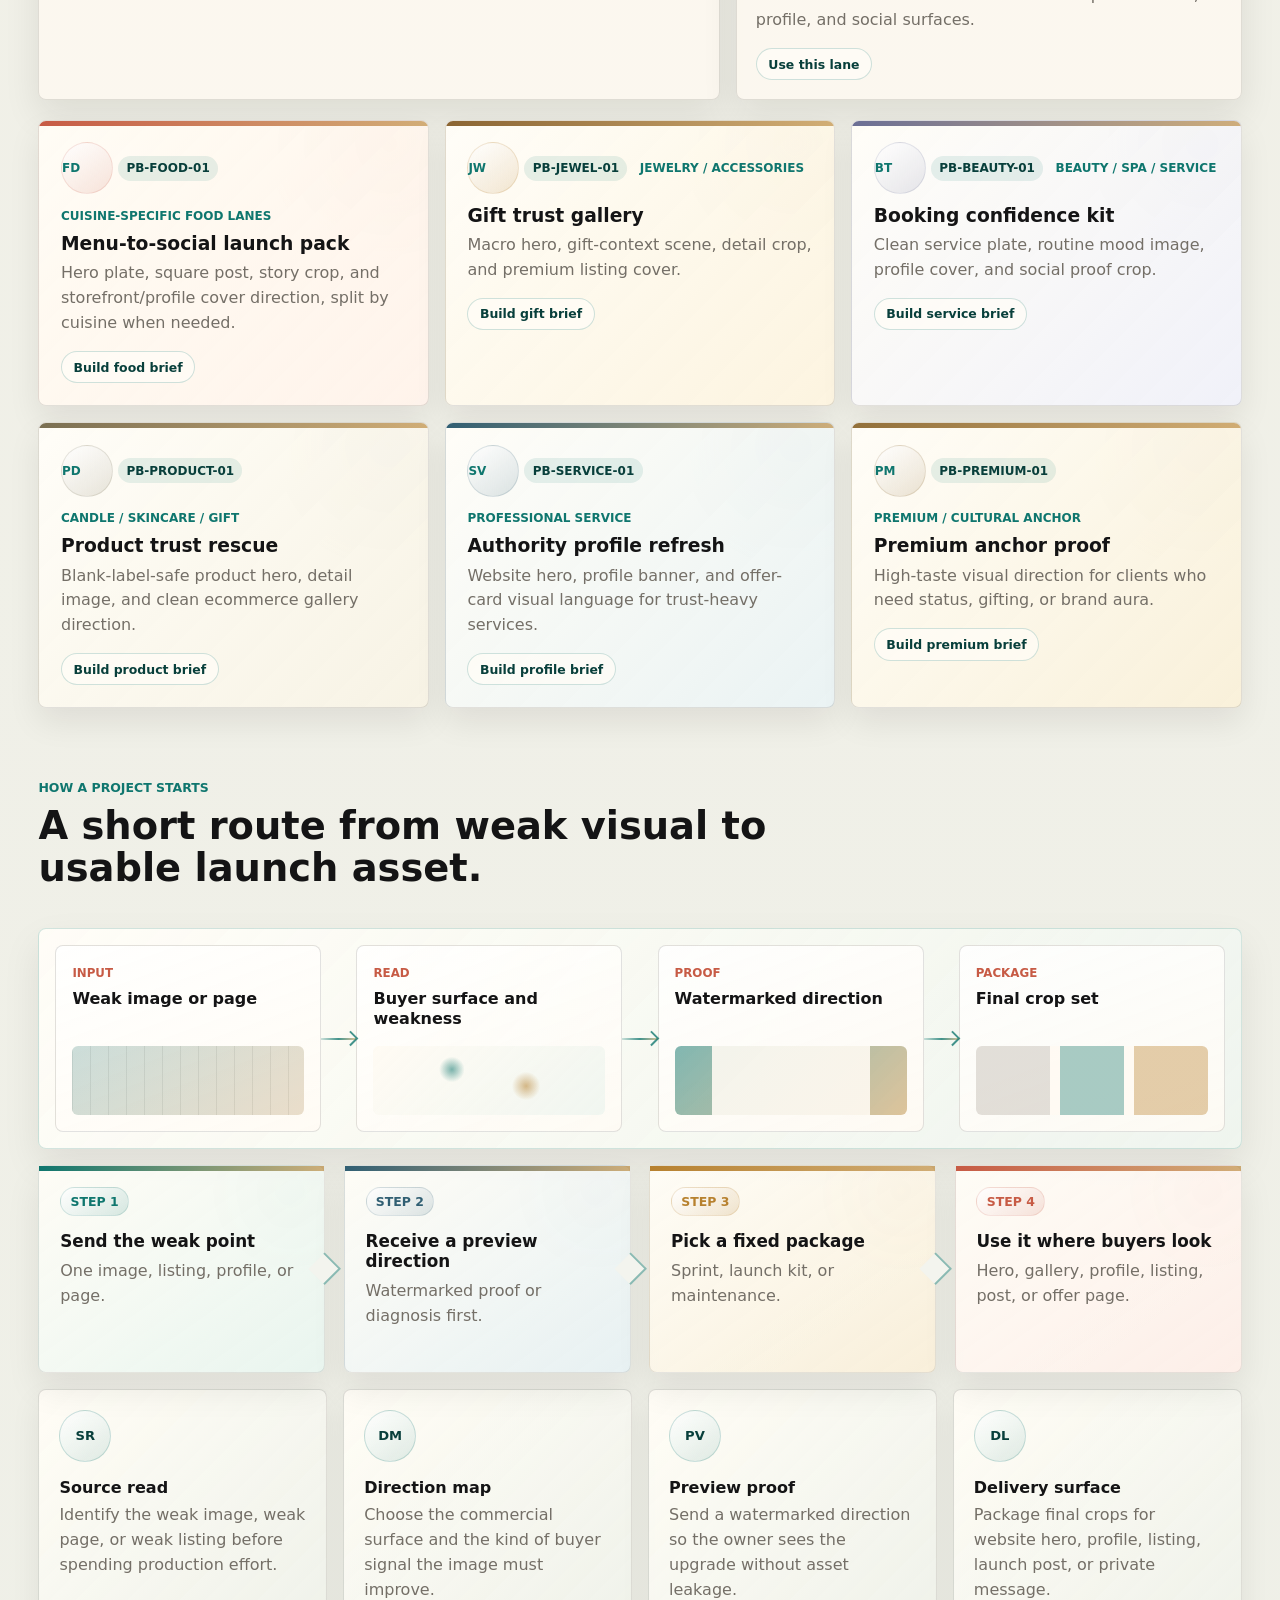
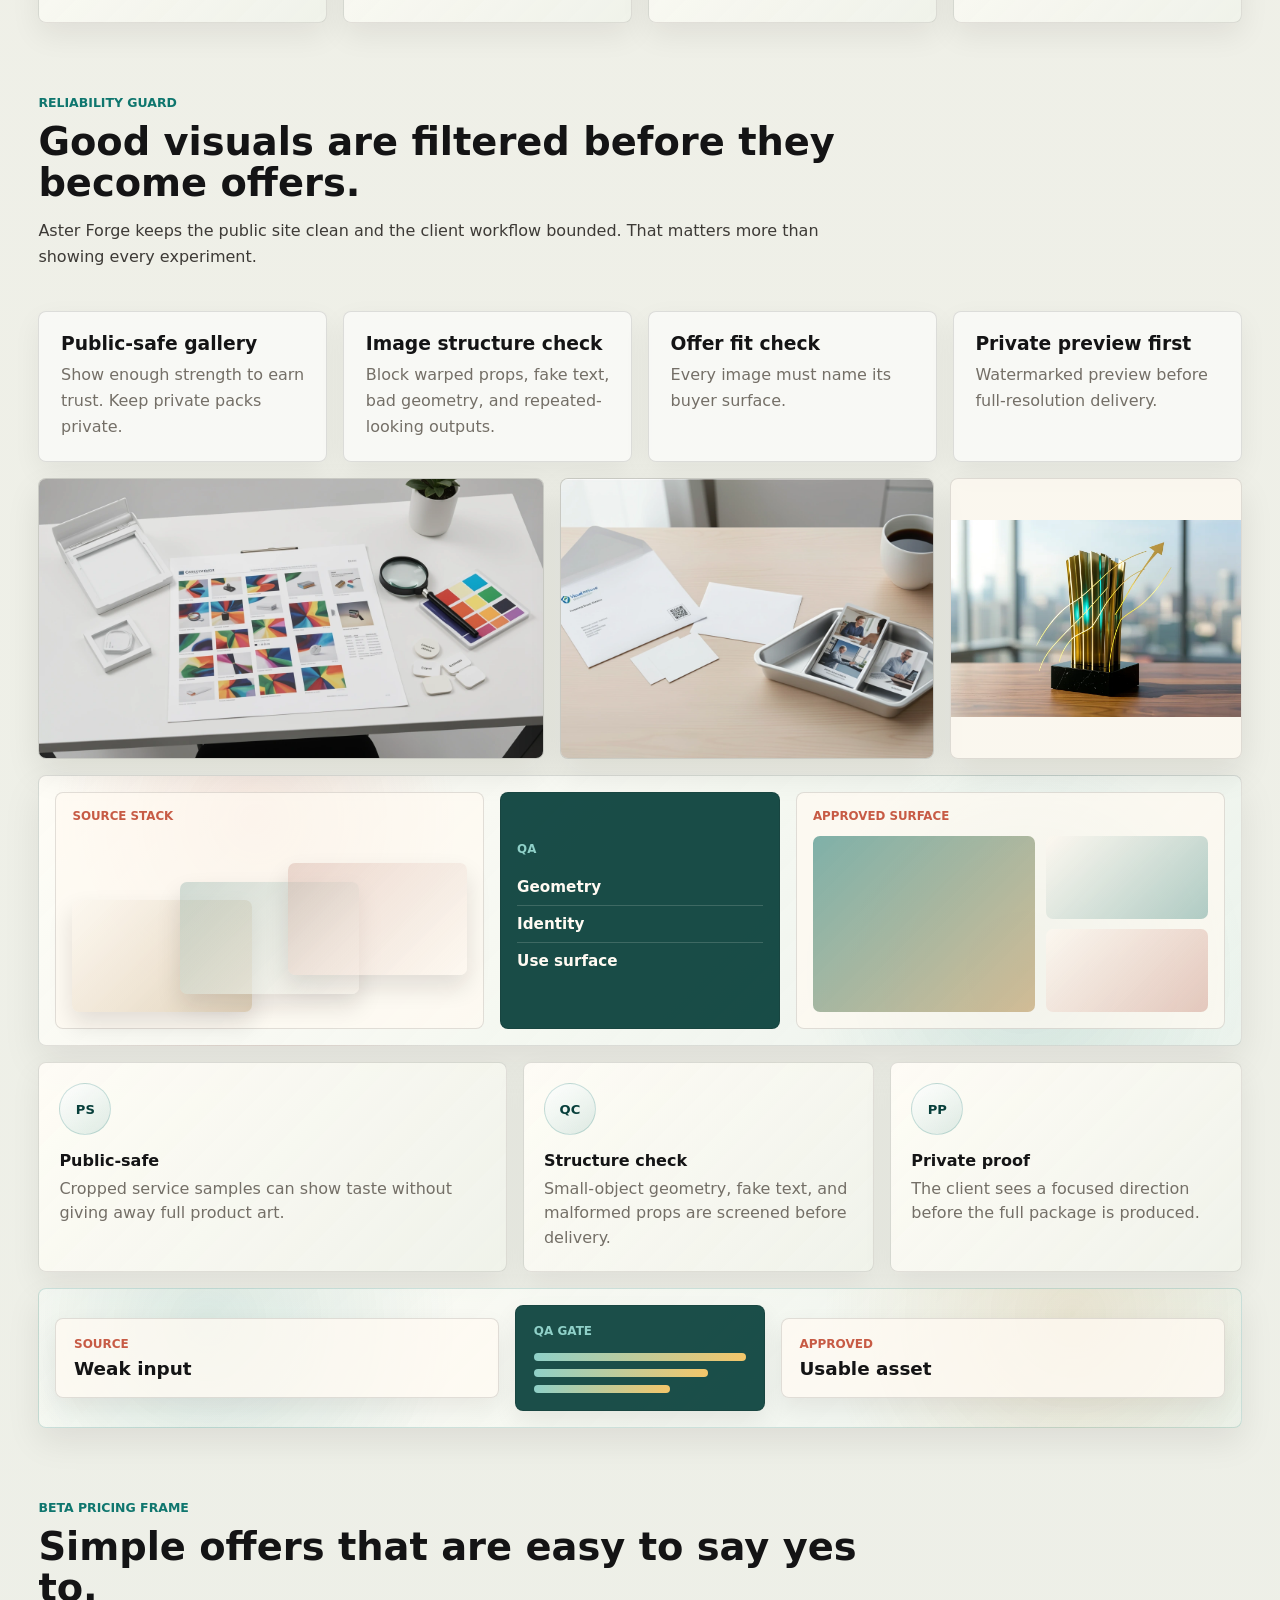
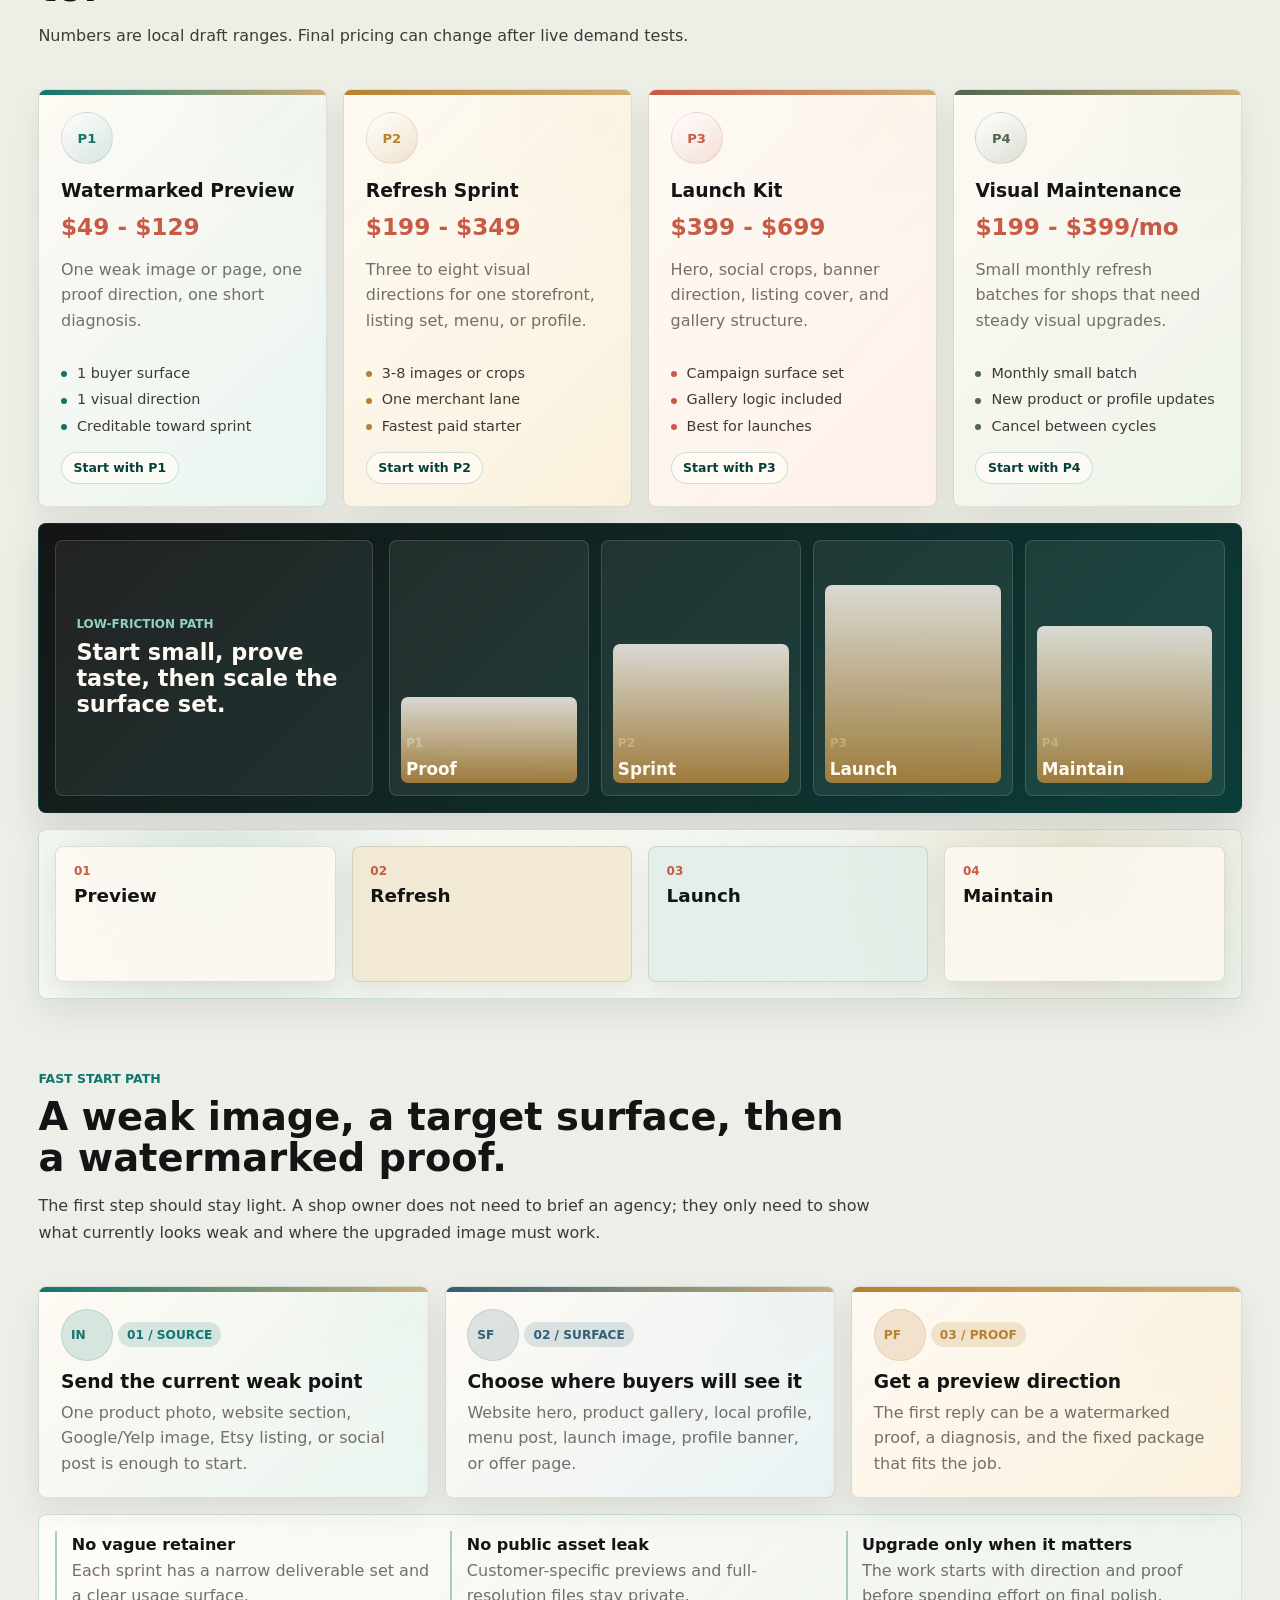
==== commit 8ba790d7: "Update Aster Forge public site" ====
--- a/index.html
+++ b/index.html
@@ -3,25 +3,25 @@
   <head>
     <meta charset="utf-8">
     <meta name="viewport" content="width=device-width, initial-scale=1">
-    <title>Aster Forge - Visual Launch Kits for Small Businesses</title>
+    <title>Aster Forge - Custom Gifts and Visual Launch Kits</title>
     <meta
       name="description"
-      content="Aster Forge builds visual launch kits, product refresh counsel, and buyer-facing proof systems for small businesses that need sharper first impressions."
+      content="Aster Forge builds persona-first custom gifts, POD and digital product visuals, launch kits, and buyer-facing proof systems for small businesses and private clients."
     >
-    <meta property="og:title" content="Aster Forge - Visual Launch Kits for Small Businesses">
+    <meta property="og:title" content="Aster Forge - Custom Gifts and Visual Launch Kits">
     <meta
       property="og:description"
-      content="A compact visual studio for launch kits, buyer-signal design, and watermarked proof directions for small businesses."
+      content="A compact visual studio for persona-first gifts, premium cultural products, launch kits, and buyer-signal design."
     >
     <meta property="og:url" content="https://aster-forge.com/">
     <meta property="og:site_name" content="Aster Forge">
     <meta property="og:type" content="website">
     <meta property="og:image" content="https://aster-forge.com/assets/business/ClawVisuals-B2B-Food-0002_WorkCard_Public_v01.webp">
     <meta name="twitter:card" content="summary_large_image">
-    <meta name="twitter:title" content="Aster Forge - Visual Launch Kits for Small Businesses">
+    <meta name="twitter:title" content="Aster Forge - Custom Gifts and Visual Launch Kits">
     <meta
       name="twitter:description"
-      content="Watermarked proof directions, launch visuals, and buyer-facing image systems for small businesses."
+      content="Persona-first gifts, POD and digital visuals, launch kits, and buyer-facing image systems."
     >
     <meta name="twitter:image" content="https://aster-forge.com/assets/business/ClawVisuals-B2B-Food-0002_WorkCard_Public_v01.webp">
     <meta name="theme-color" content="#083f3b">
@@ -101,60 +101,60 @@
     <main id="top">
       <section class="hero" aria-labelledby="hero-title">
         <div class="hero-copy">
-          <p class="eyebrow">Aster Forge / visual launch systems</p>
-          <h1 id="hero-title">Sharper launch visuals for small businesses that need buyer trust fast.</h1>
+          <p class="eyebrow">Aster Forge / custom gift and launch systems</p>
+          <h1 id="hero-title">Custom gifts and launch visuals shaped around the person, occasion, and buyer.</h1>
           <p class="hero-text">
-            Send one weak image, product link, or profile surface. Aster Forge returns a watermarked direction
-            and, when it works, a fixed-scope launch kit: hero, gallery, cover, and social-ready crops.
+            Send a recipient, occasion, product idea, shop link, or launch surface. Aster Forge turns it into
+            a gift-ready or buyer-facing visual direction, then packages it for POD, digital delivery, or launch use.
           </p>
           <div class="hero-actions">
-            <a class="button primary" href="#contact">Send Weak Image</a>
+            <a class="button primary" href="#contact">Start Gift / Launch Brief</a>
             <a class="button secondary" href="#proof-range">See Strong Samples</a>
           </div>
           <div class="hero-proof" aria-label="Service proof points">
-            <span>Watermarked proof first</span>
-            <span>Small-business focused</span>
+            <span>Persona-first gift design</span>
+            <span>POD / digital ready</span>
             <span>Private assets protected</span>
           </div>
           <dl class="hero-metrics" aria-label="Aster Forge operating model">
             <div>
-              <dt>3-8</dt>
-              <dd>visual directions per sprint</dd>
-            </div>
-            <div>
-              <dt>24-72h</dt>
-              <dd>typical starter turnaround</dd>
-            </div>
-            <div>
-              <dt>1</dt>
-              <dd>weak image or link is enough to start</dd>
+              <dt>Gift</dt>
+              <dd>recipient, occasion, and taste mapped first</dd>
+            </div>
+            <div>
+              <dt>Launch</dt>
+              <dd>gallery, banner, cover, and sales surface support</dd>
+            </div>
+            <div>
+              <dt>Proof</dt>
+              <dd>public-safe samples, private final assets</dd>
             </div>
           </dl>
         </div>
 
         <div class="hero-gallery" aria-label="Selected Aster Forge showcase">
           <figure class="hero-tile hero-tile-large">
-            <img data-design-id="ClawVisuals-B2B-Food-0001" data-asset-id="ClawVisuals-B2B-Food-0001_HeroTile_Public_v01" data-asset-role="HeroTile_Public" src="assets/site/ClawVisuals-B2B-Food-0001_HeroTile_Public_v01.webp" alt="Premium cafe pastry launch visual" decoding="async">
+            <img data-design-id="ClawVisuals-Gift-Aunt-0001" data-asset-id="ClawVisuals-Gift-Aunt-0001_HeroTile_Public_v01" data-asset-role="HeroTile_Public" src="assets/site/ClawVisuals-Gift-Aunt-0001_HeroTile_Public_v01.webp" alt="Premium Eastern cultural wall art gift direction" decoding="async">
           </figure>
           <figure class="hero-tile">
-            <img data-design-id="ClawVisuals-B2B-Product-0001" data-asset-id="ClawVisuals-B2B-Product-0001_HeroTile_Public_v01" data-asset-role="HeroTile_Public" src="assets/site/ClawVisuals-B2B-Product-0001_HeroTile_Public_v01.webp" alt="Minimal premium product hero image" decoding="async">
+            <img data-design-id="ClawVisuals-Gift-Founder-0001" data-asset-id="ClawVisuals-Gift-Founder-0001_HeroTile_Public_v01" data-asset-role="HeroTile_Public" src="assets/site/ClawVisuals-Gift-Founder-0001_HeroTile_Public_v01.webp" alt="Founder persona gift poster with market ascent mood" decoding="async">
           </figure>
           <figure class="hero-tile">
-            <img data-design-id="ClawVisuals-Culture-China-0001" data-asset-id="ClawVisuals-Culture-China-0001_HeroTile_Public_v01" data-asset-role="HeroTile_Public" src="assets/site/ClawVisuals-Culture-China-0001_HeroTile_Public_v01.webp" alt="Cropped Chinese cultural capability study" decoding="async">
+            <img data-design-id="ClawVisuals-Gift-Western-0001" data-asset-id="ClawVisuals-Gift-Western-0001_HeroTile_Public_v01" data-asset-role="HeroTile_Public" src="assets/site/ClawVisuals-Gift-Western-0001_HeroTile_Public_v01.webp" alt="Western classical artifact gift and decor direction" decoding="async">
           </figure>
           <figure class="hero-tile hero-tile-wide">
-            <img data-design-id="ClawVisuals-B2B-Service-0001" data-asset-id="ClawVisuals-B2B-Service-0001_HeroWide_Public_v01" data-asset-role="HeroWide_Public" src="assets/site/ClawVisuals-B2B-Service-0001_HeroWide_Public_v01.webp" alt="Premium executive reception visual" decoding="async">
+            <img data-design-id="ClawVisuals-Gift-Persona-0001" data-asset-id="ClawVisuals-Gift-Persona-0001_HeroWide_Public_v01" data-asset-role="HeroWide_Public" src="assets/site/ClawVisuals-Gift-Persona-0001_HeroWide_Public_v01.webp" alt="Persona gift and private launch capability collage" decoding="async">
           </figure>
         </div>
       </section>
 
       <section id="proof-range" class="proof-range-section" aria-labelledby="proof-range-title">
         <div class="proof-range-head">
-          <p class="eyebrow">Proof range first</p>
-          <h2 id="proof-range-title">Commercial visuals that look usable before the explanation gets long.</h2>
+          <p class="eyebrow">Flagship range first</p>
+          <h2 id="proof-range-title">Gift systems first, launch kits second, source-aware refresh only when it truly fits.</h2>
           <p>
-            The early screen proves range: food, jewelry, premium culture, and service authority.
-            Details come later only after the work earns attention.
+            The early screen proves the stronger lanes: persona gifts, premium cultural products, product-ready visuals,
+            and merchant launch surfaces. Retouching stays case-by-case instead of becoming the main promise.
           </p>
         </div>
         <div class="proof-range-grid" aria-label="Strong public-safe Aster Forge samples">
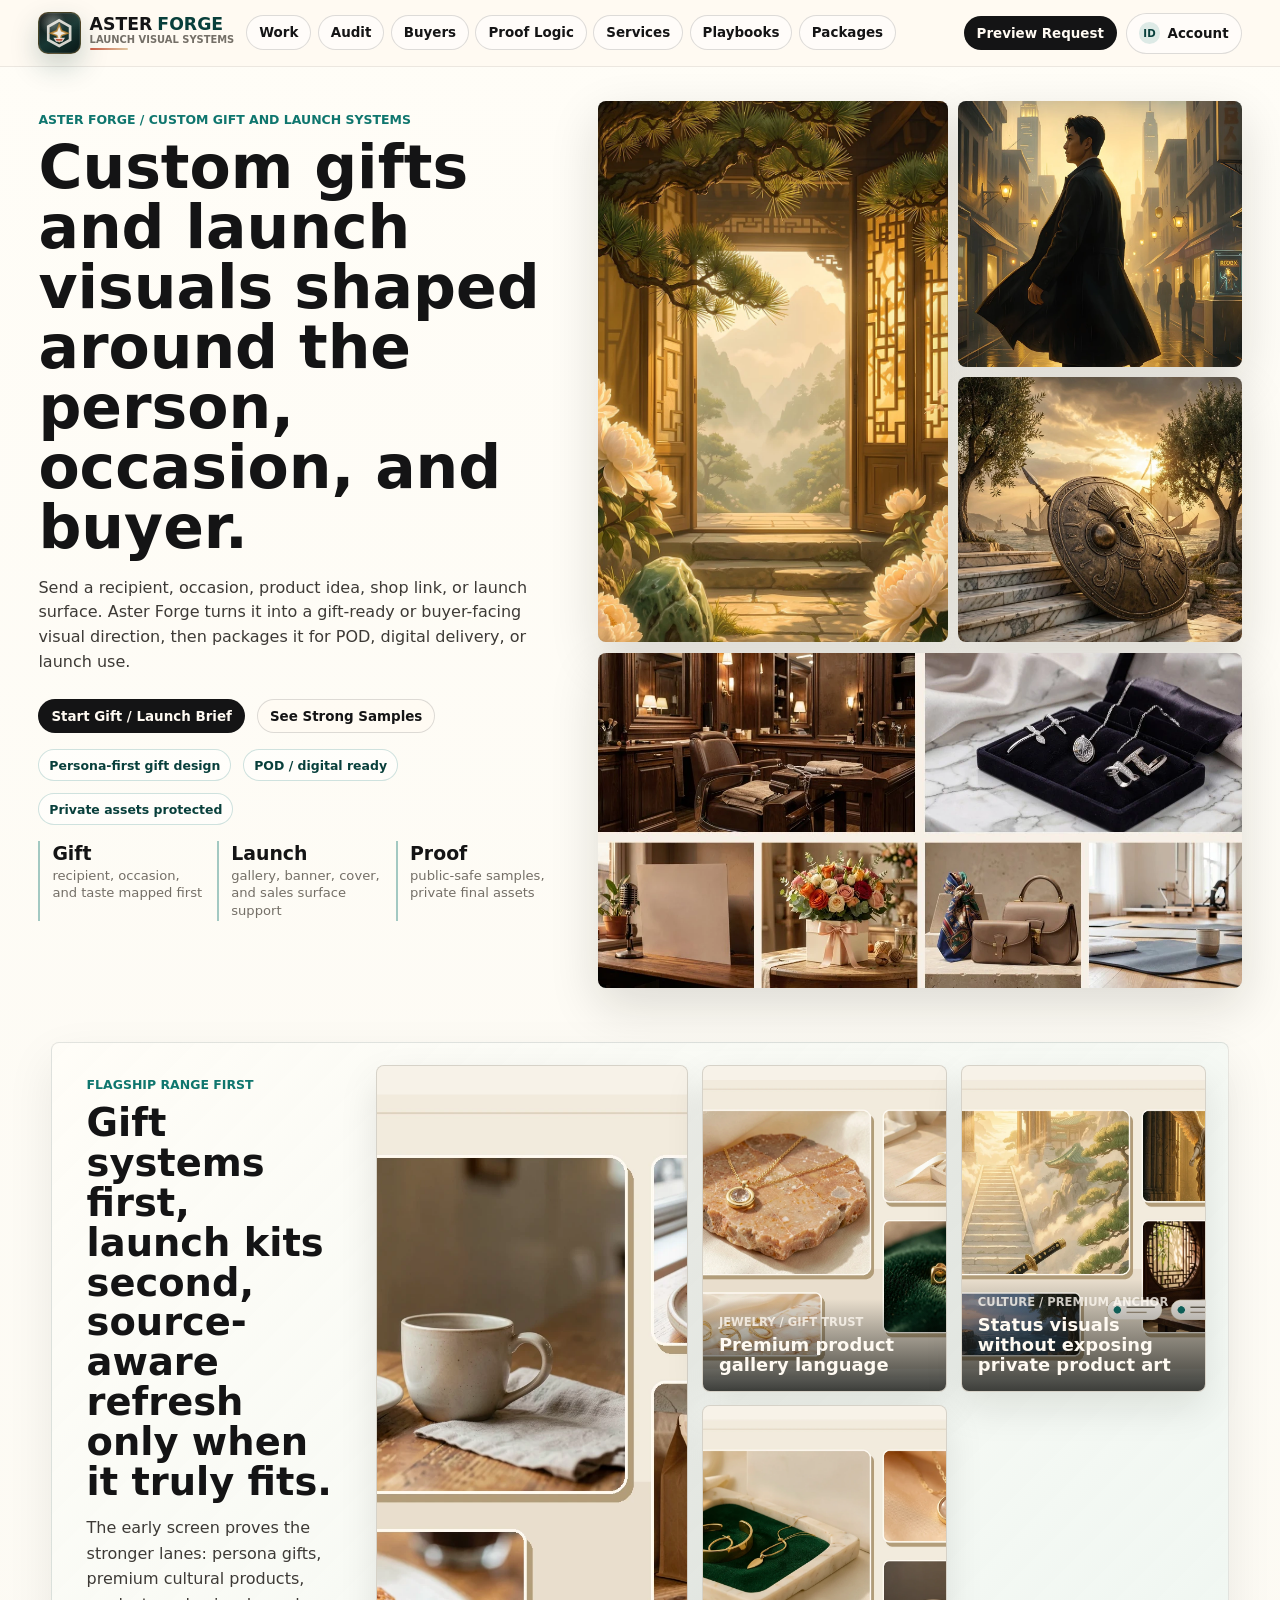
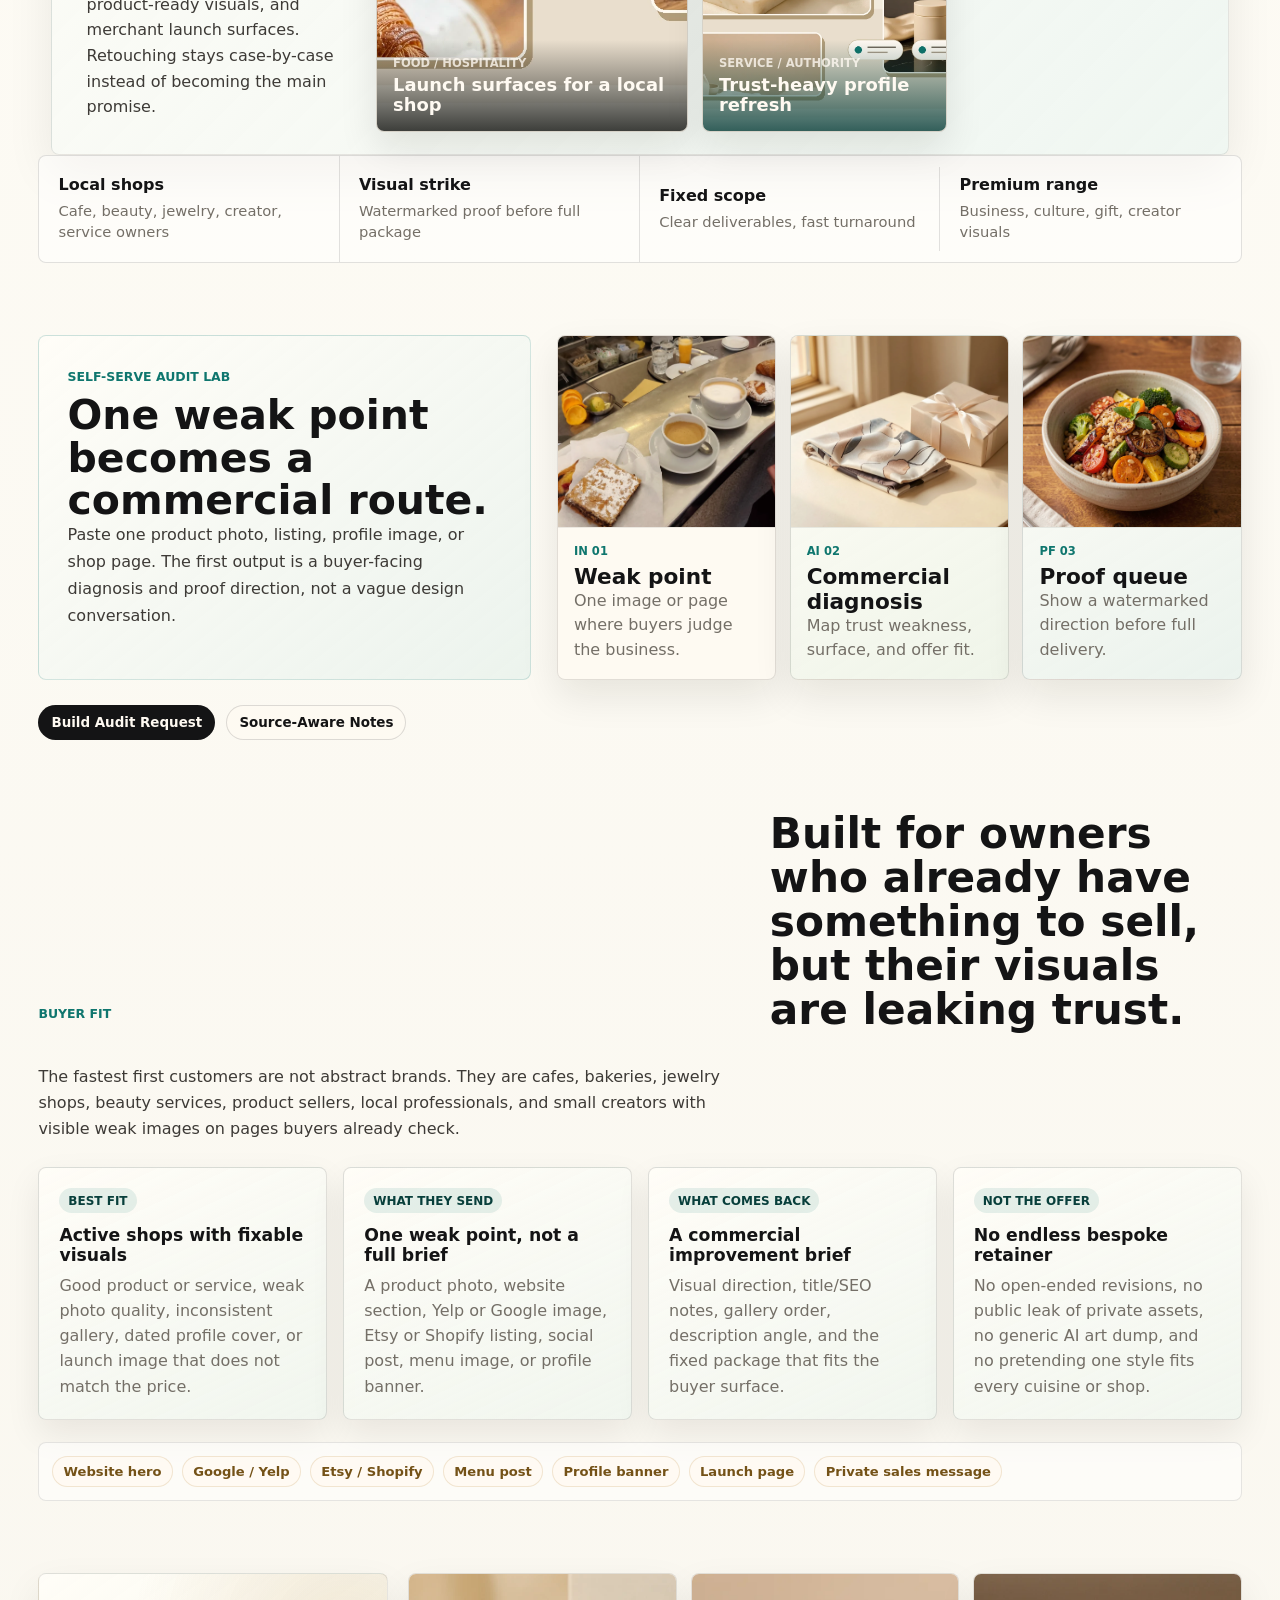
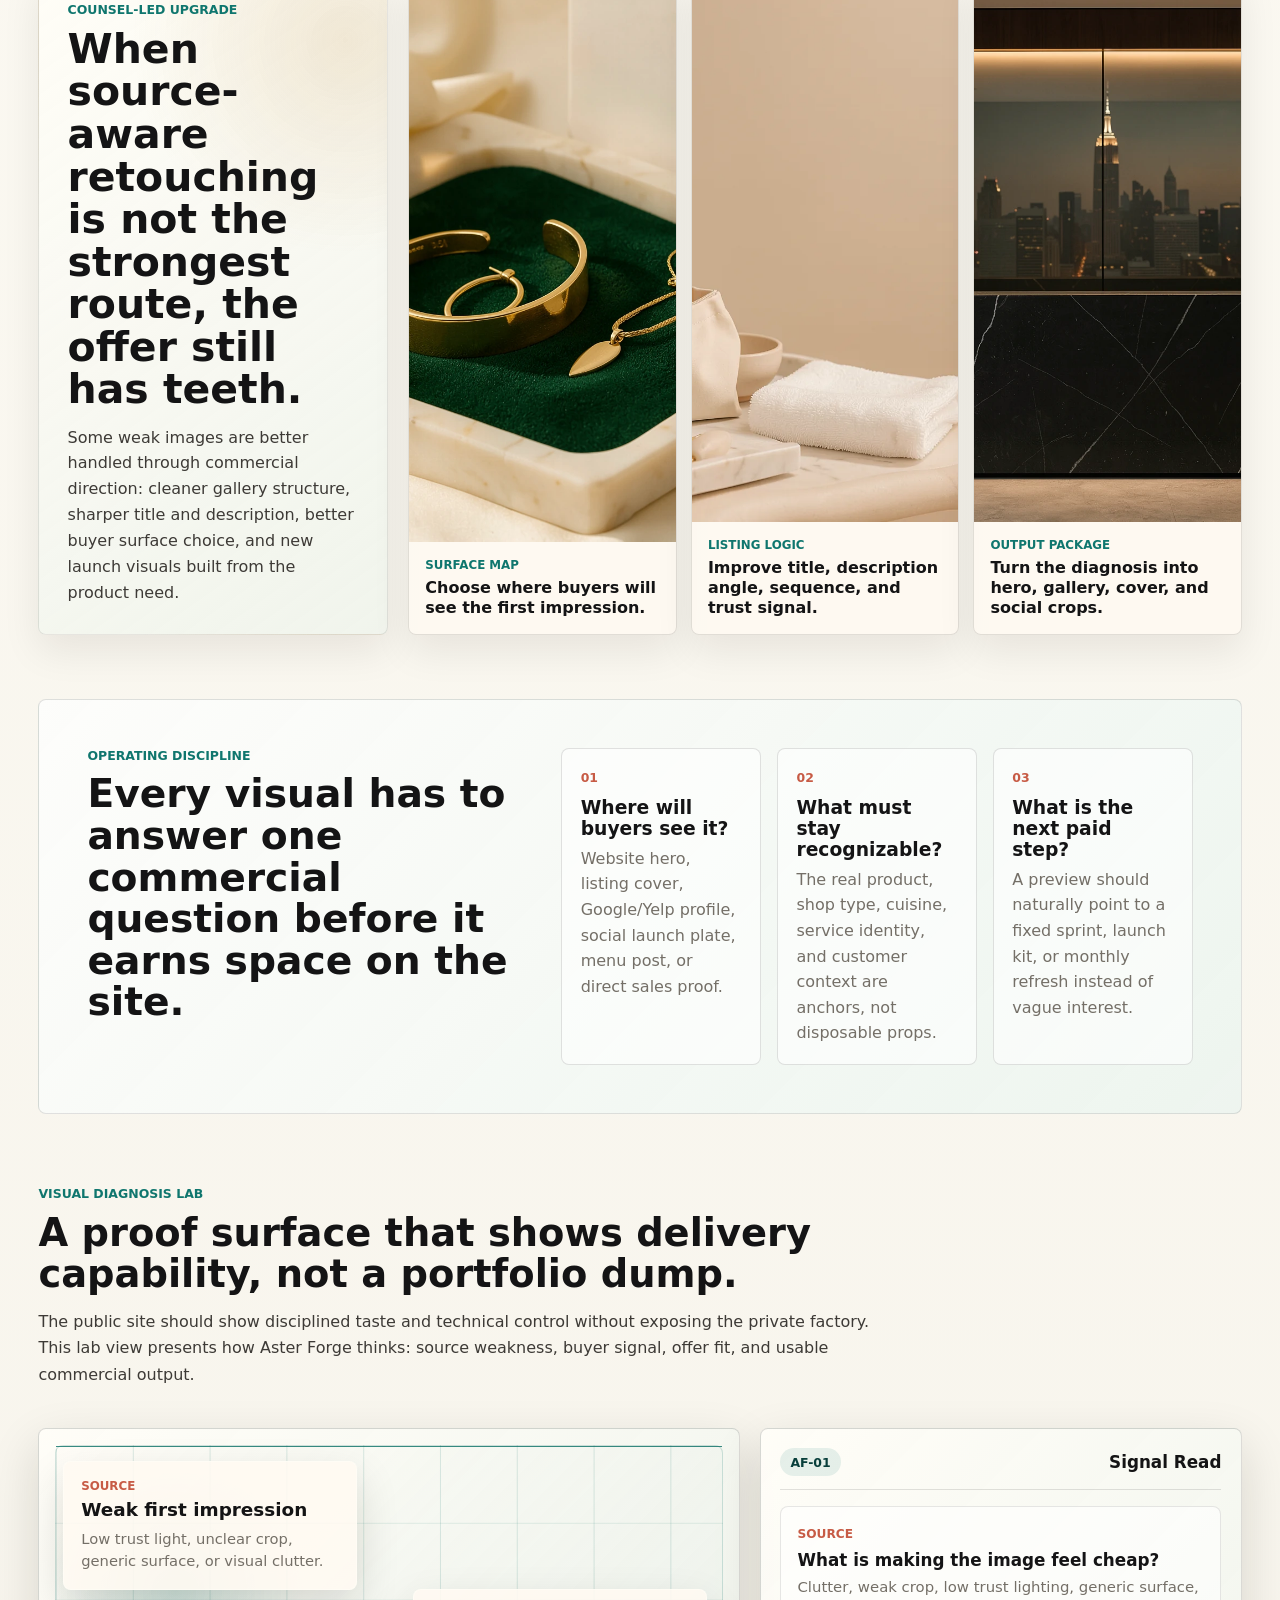
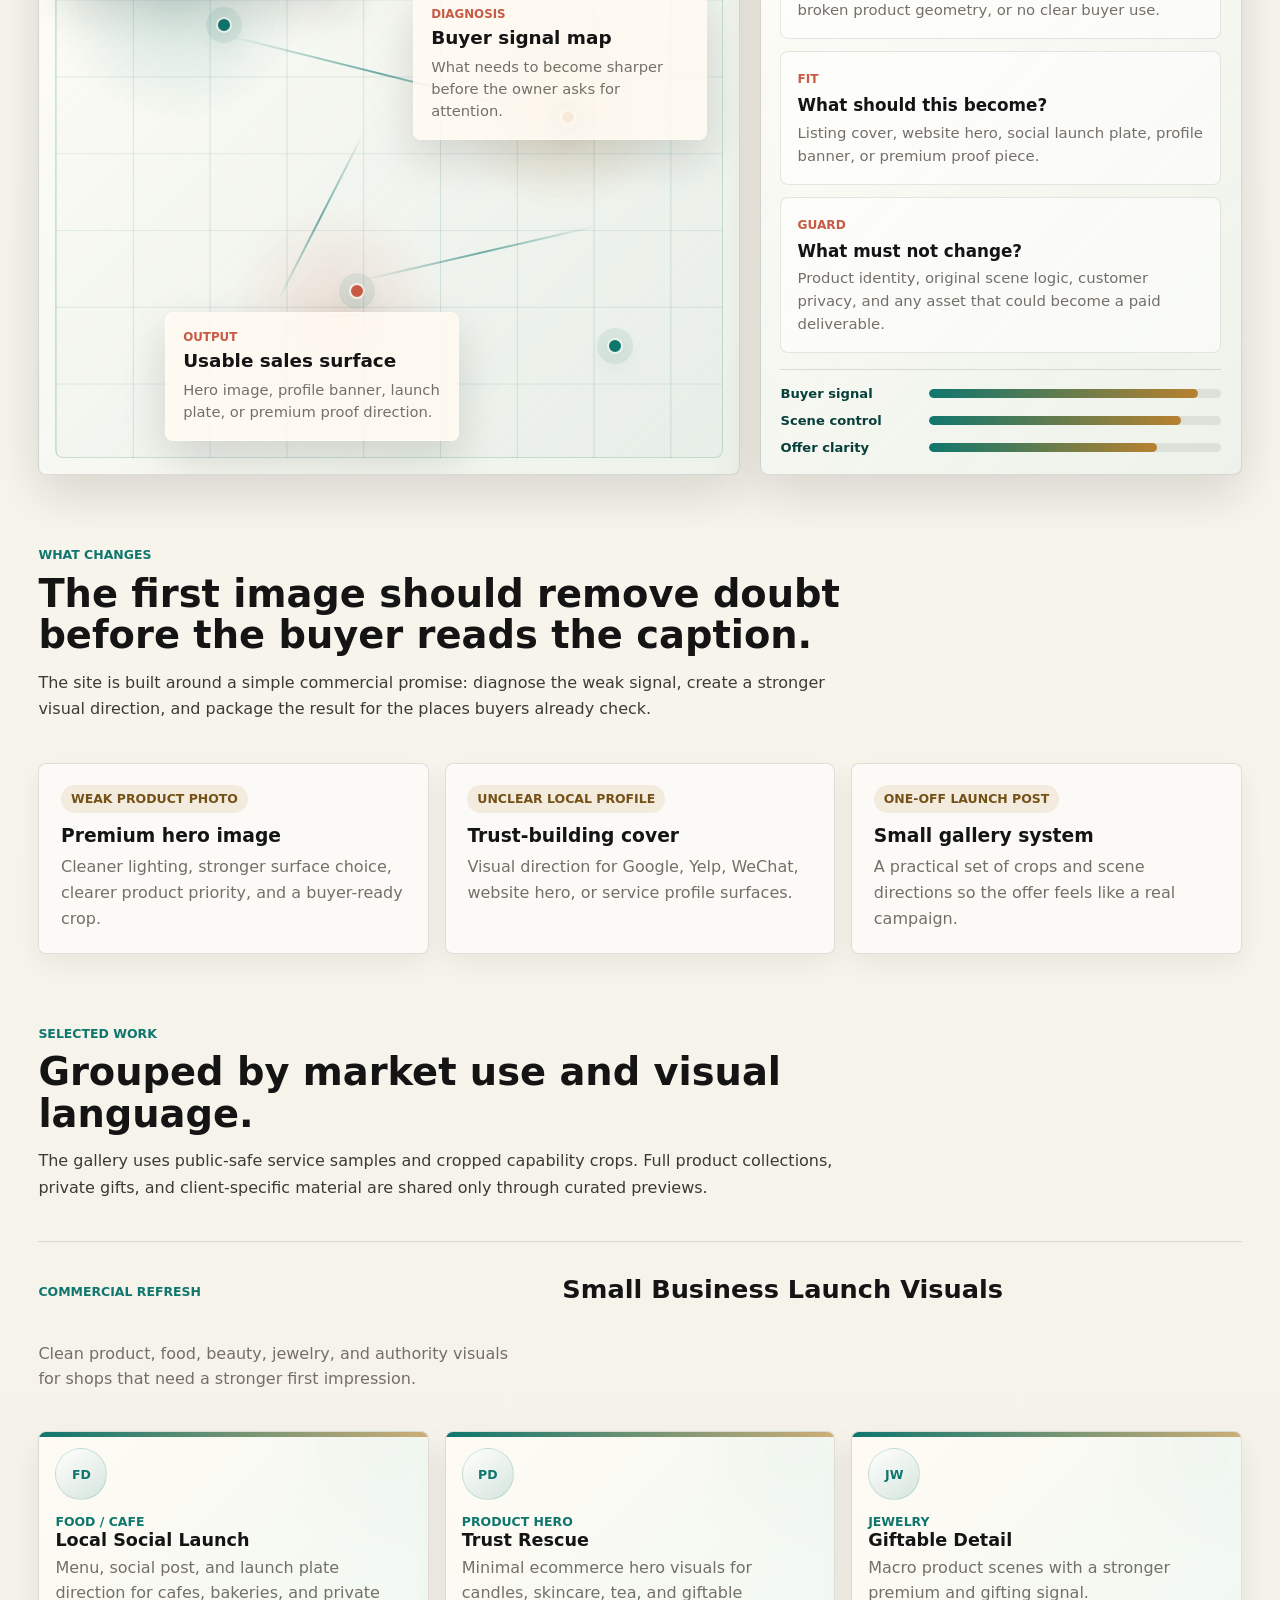
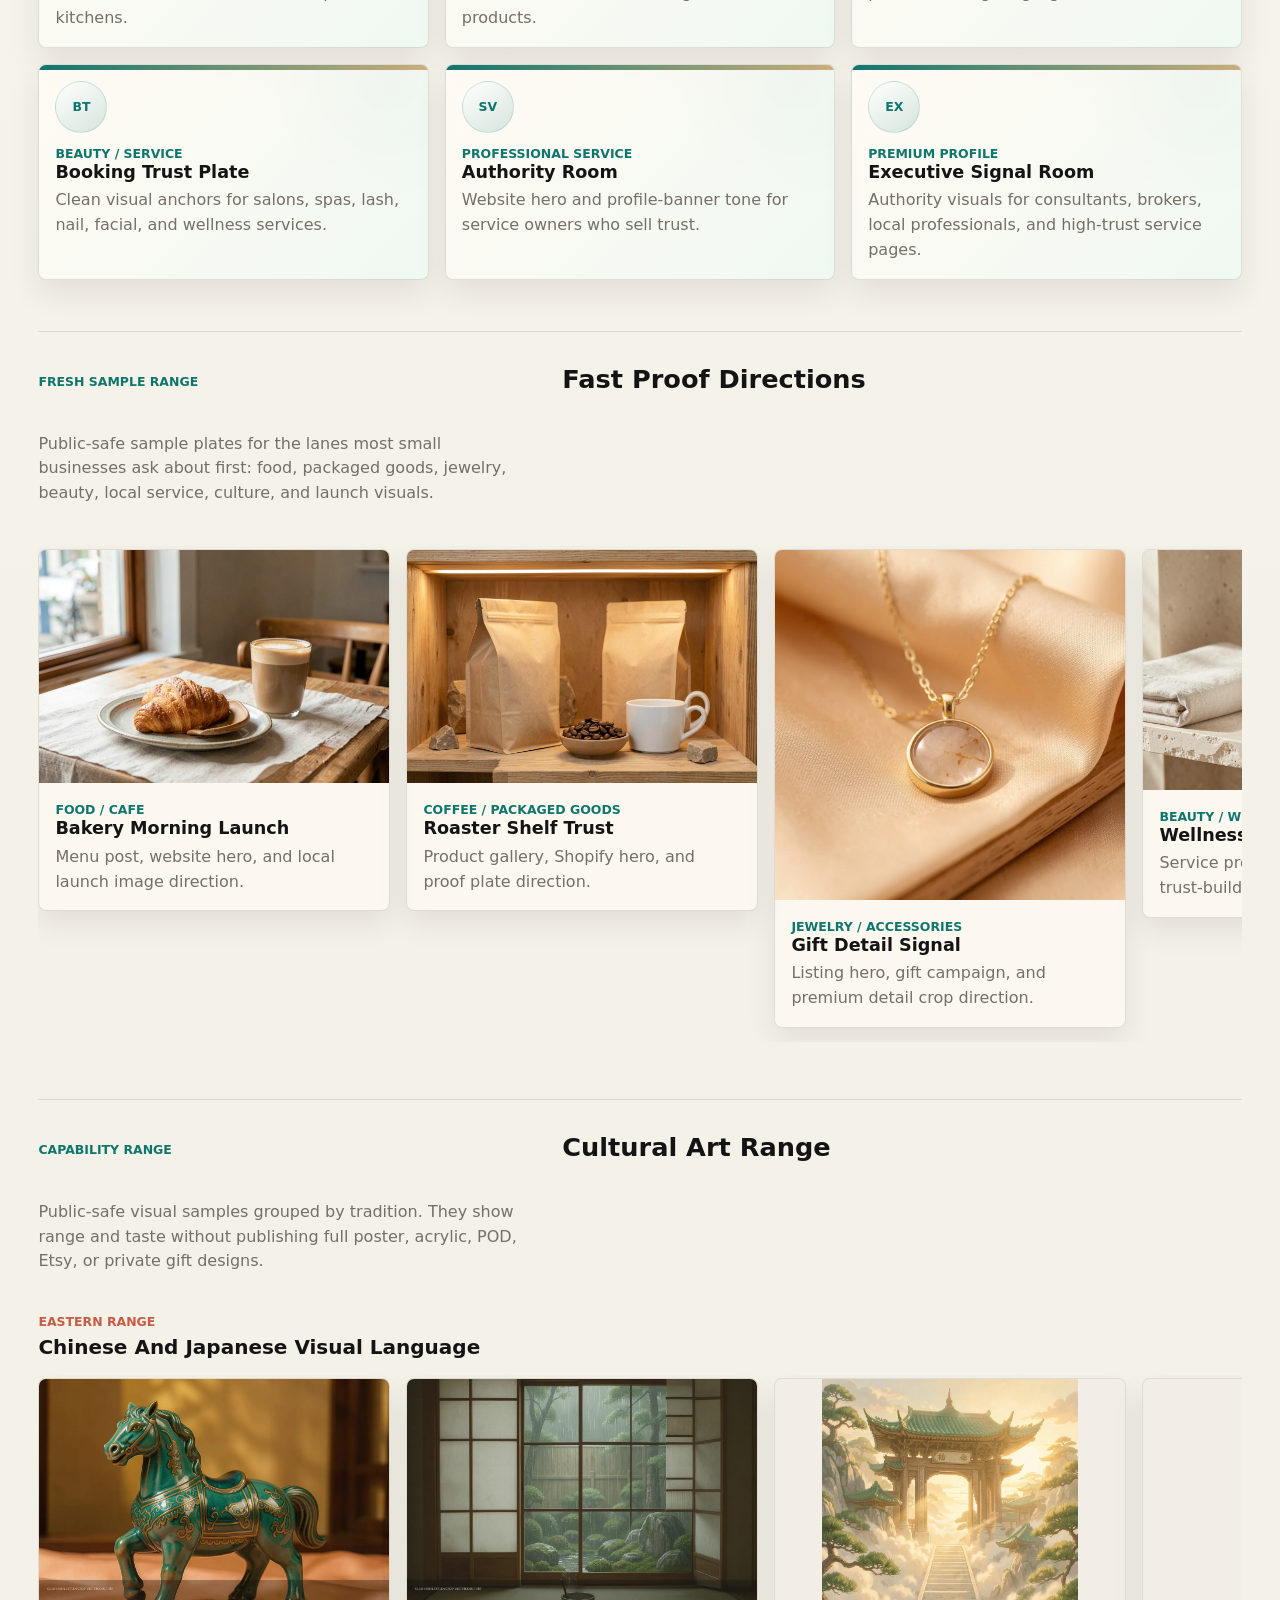
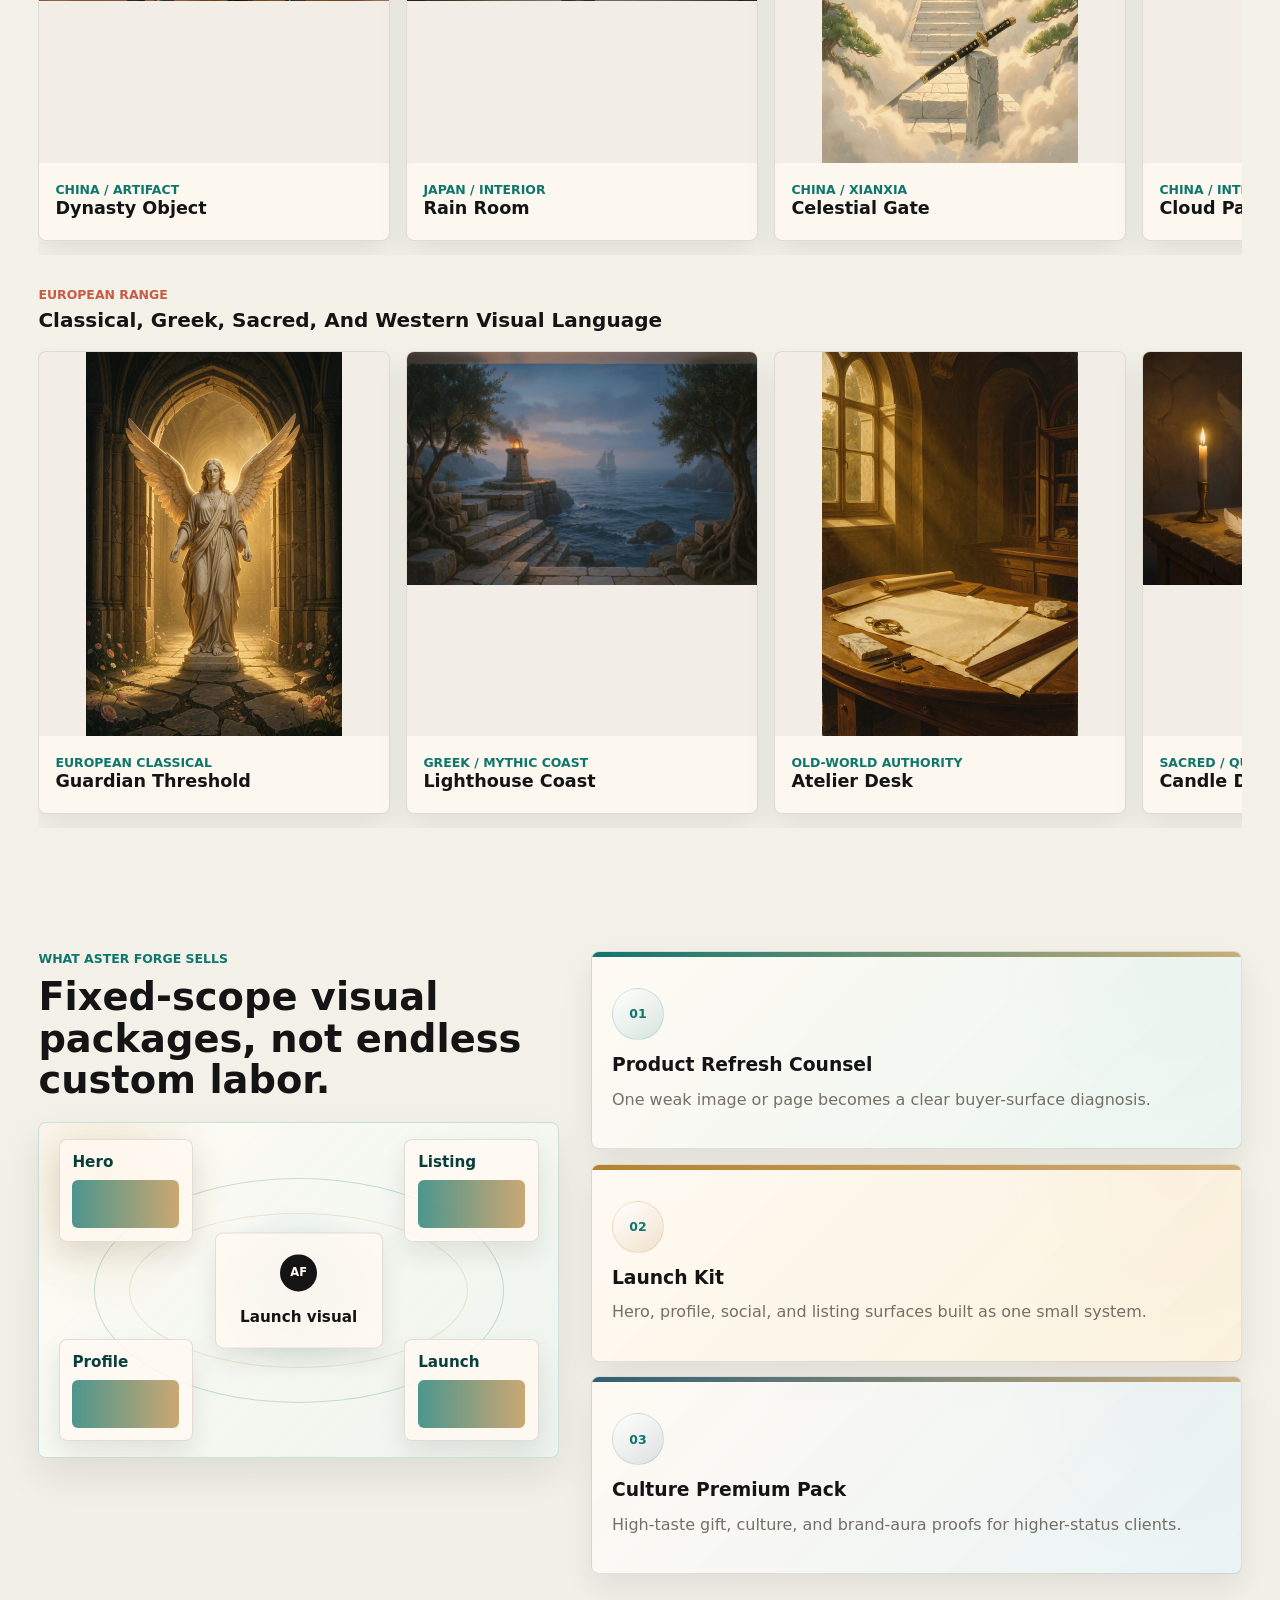
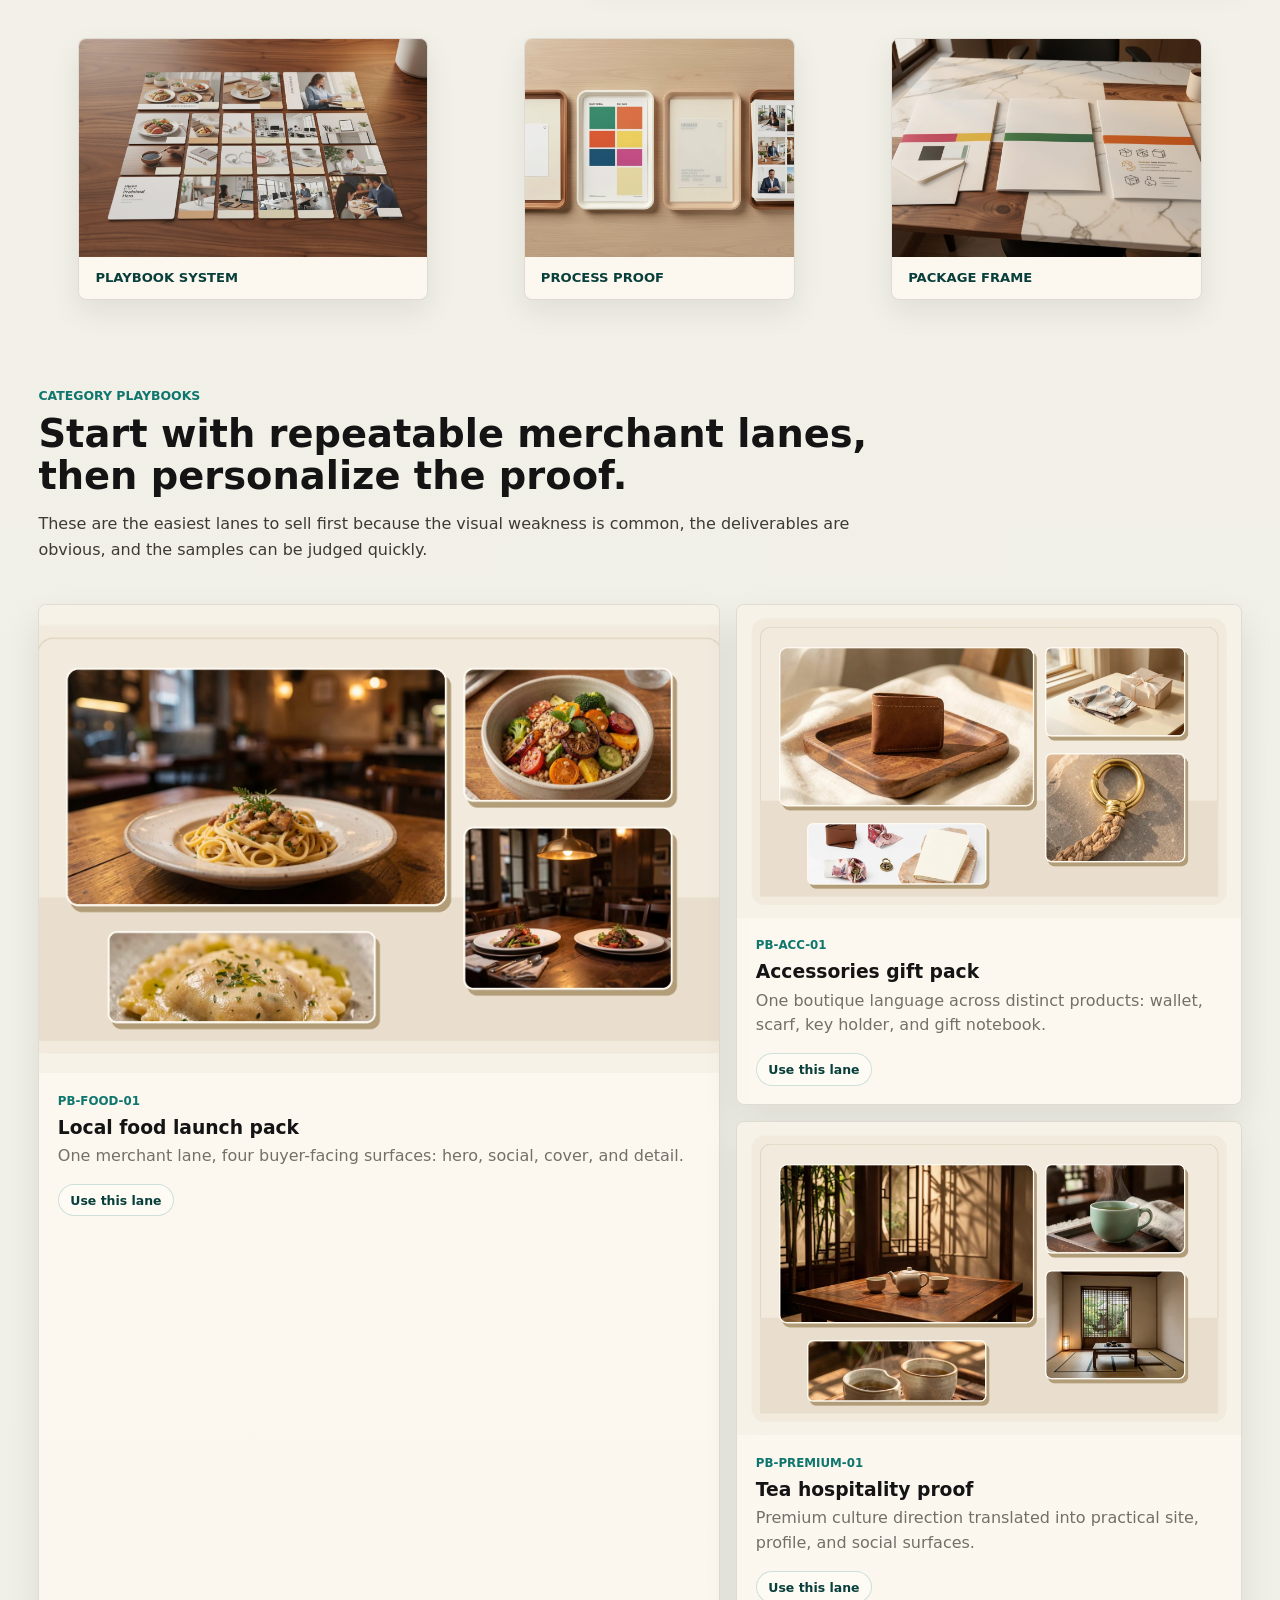
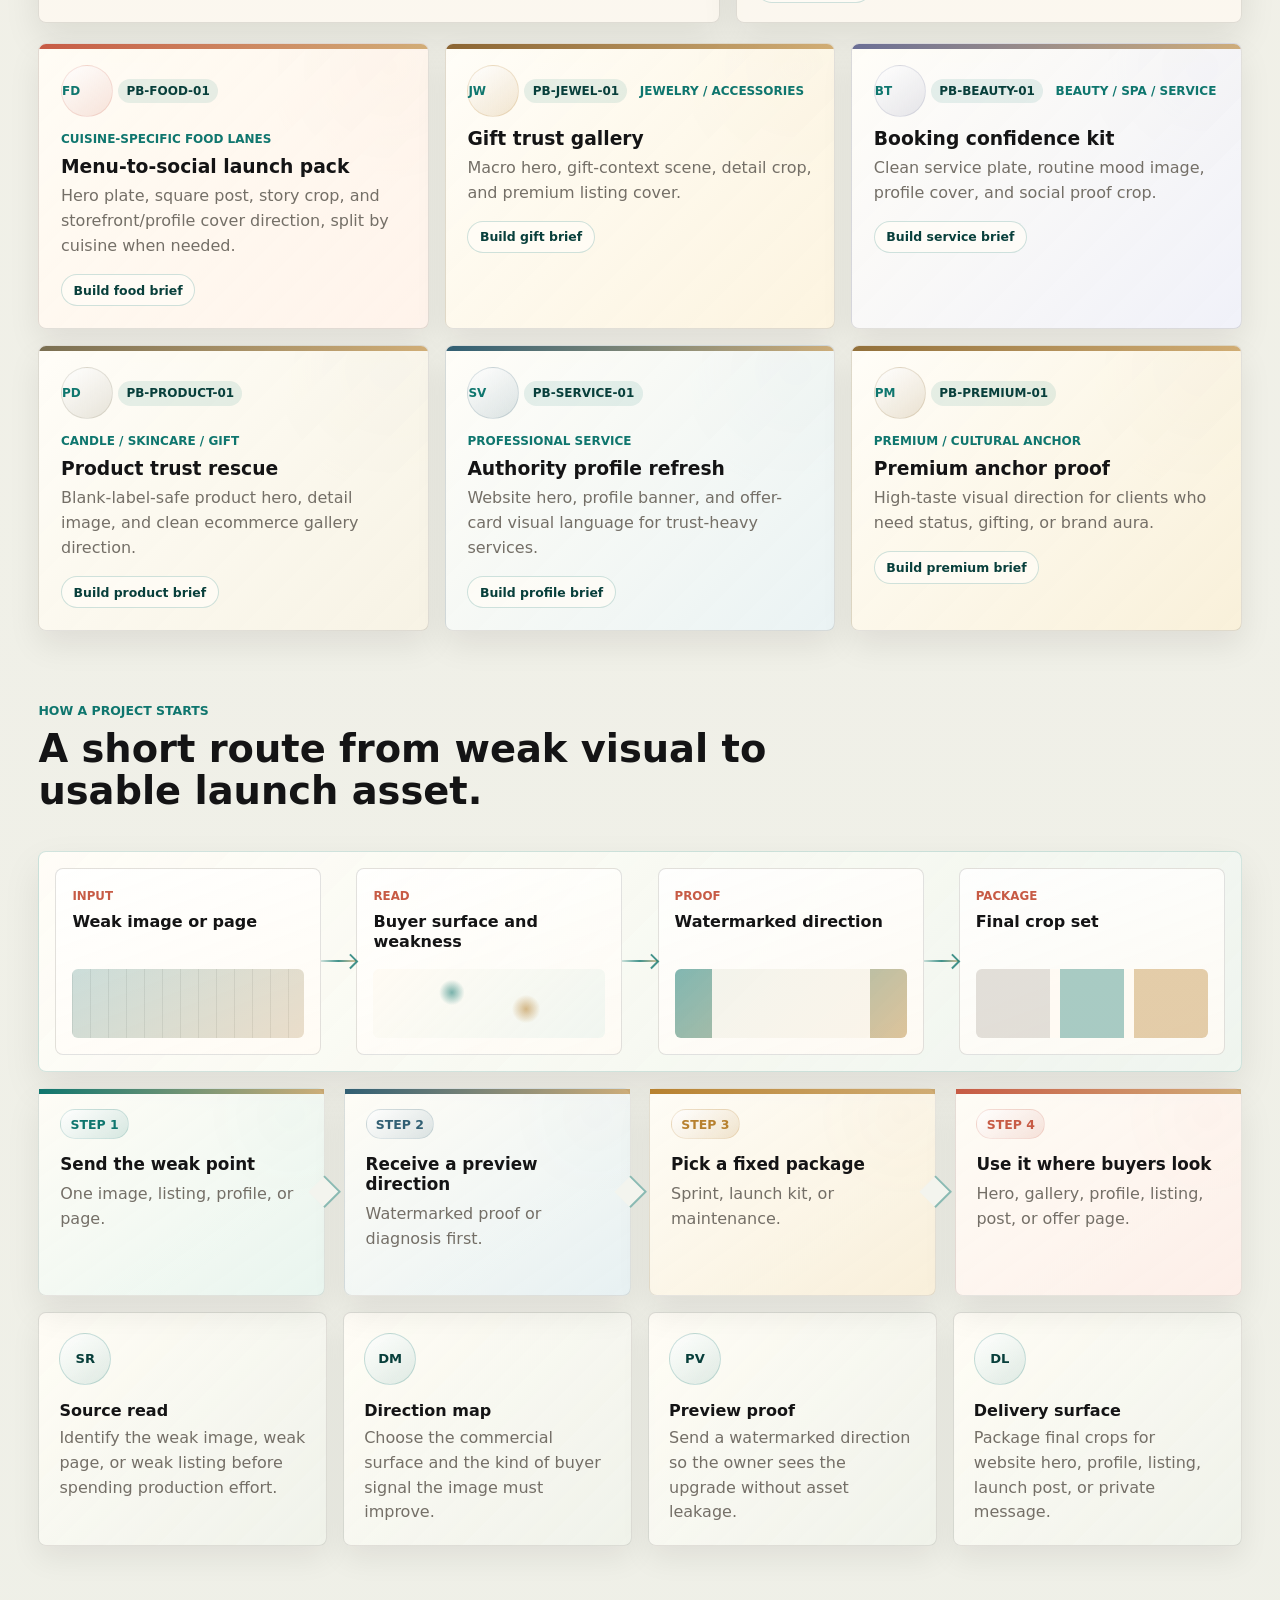
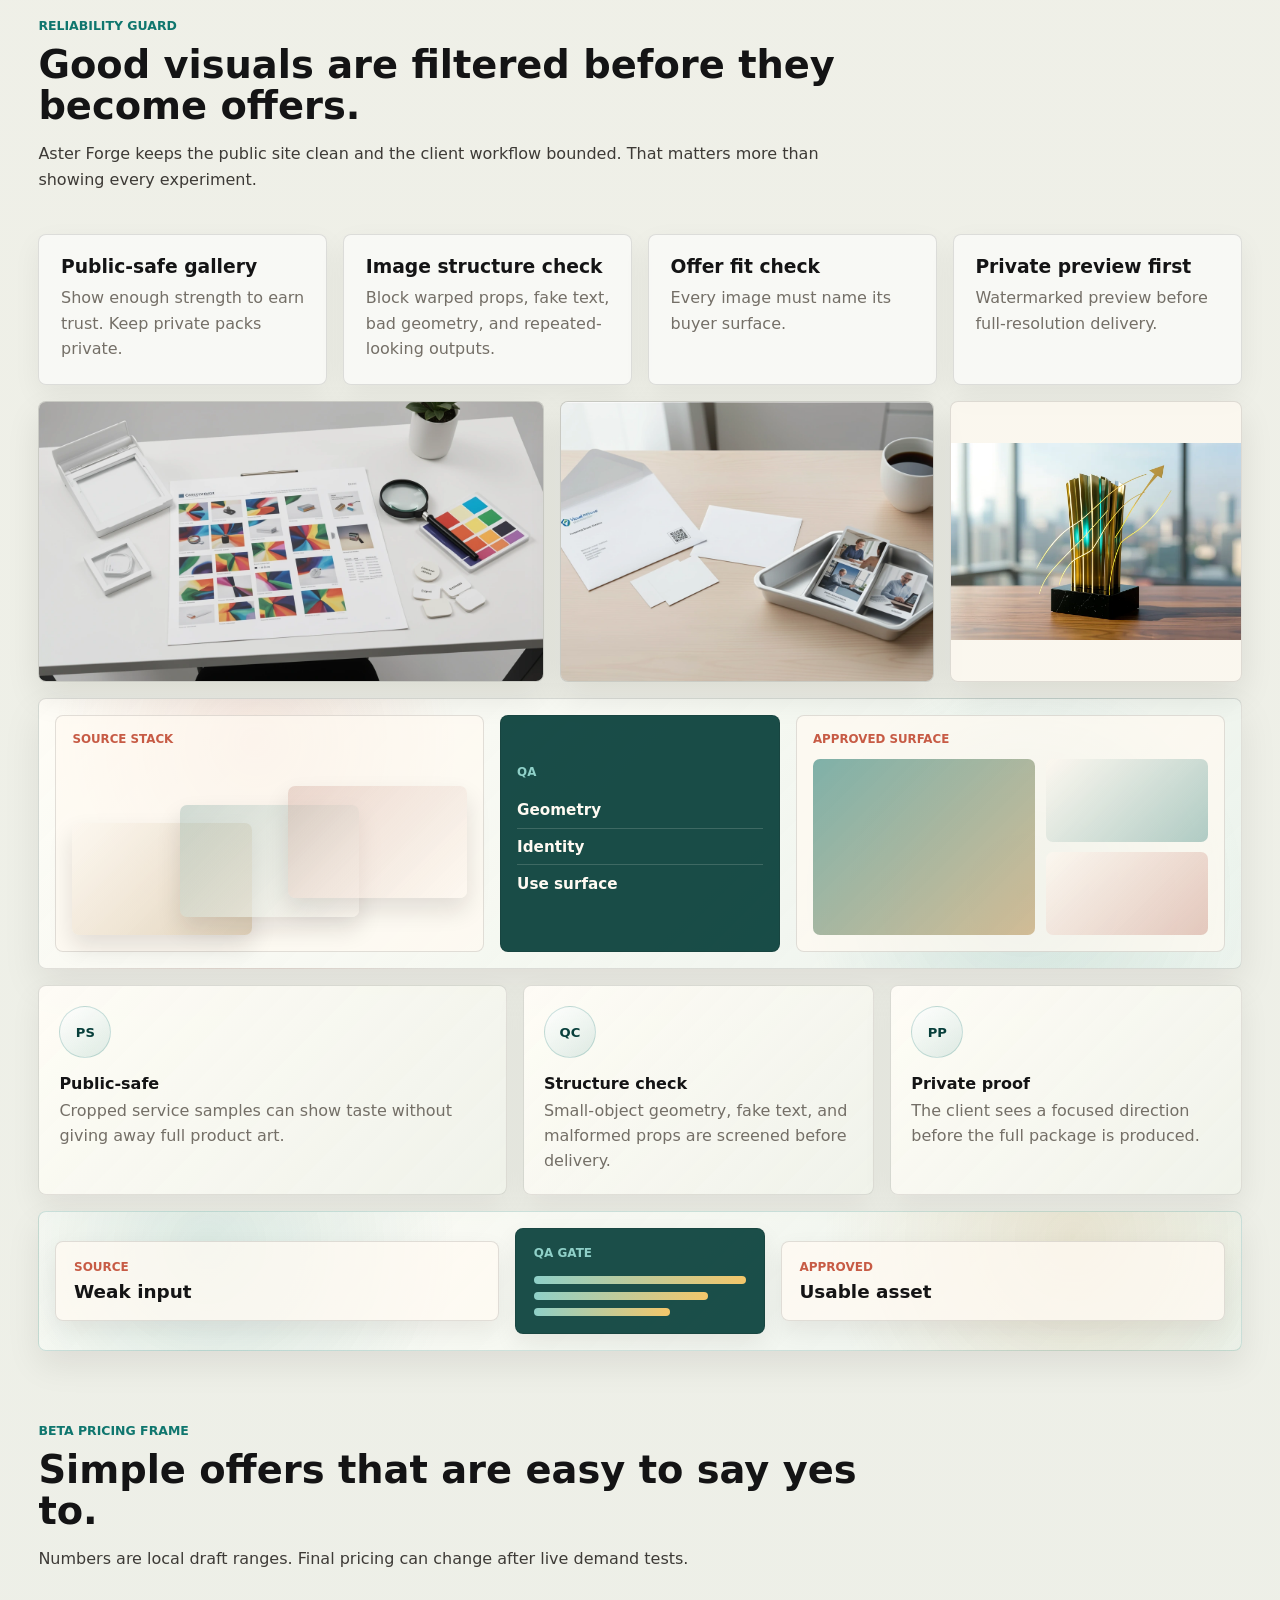
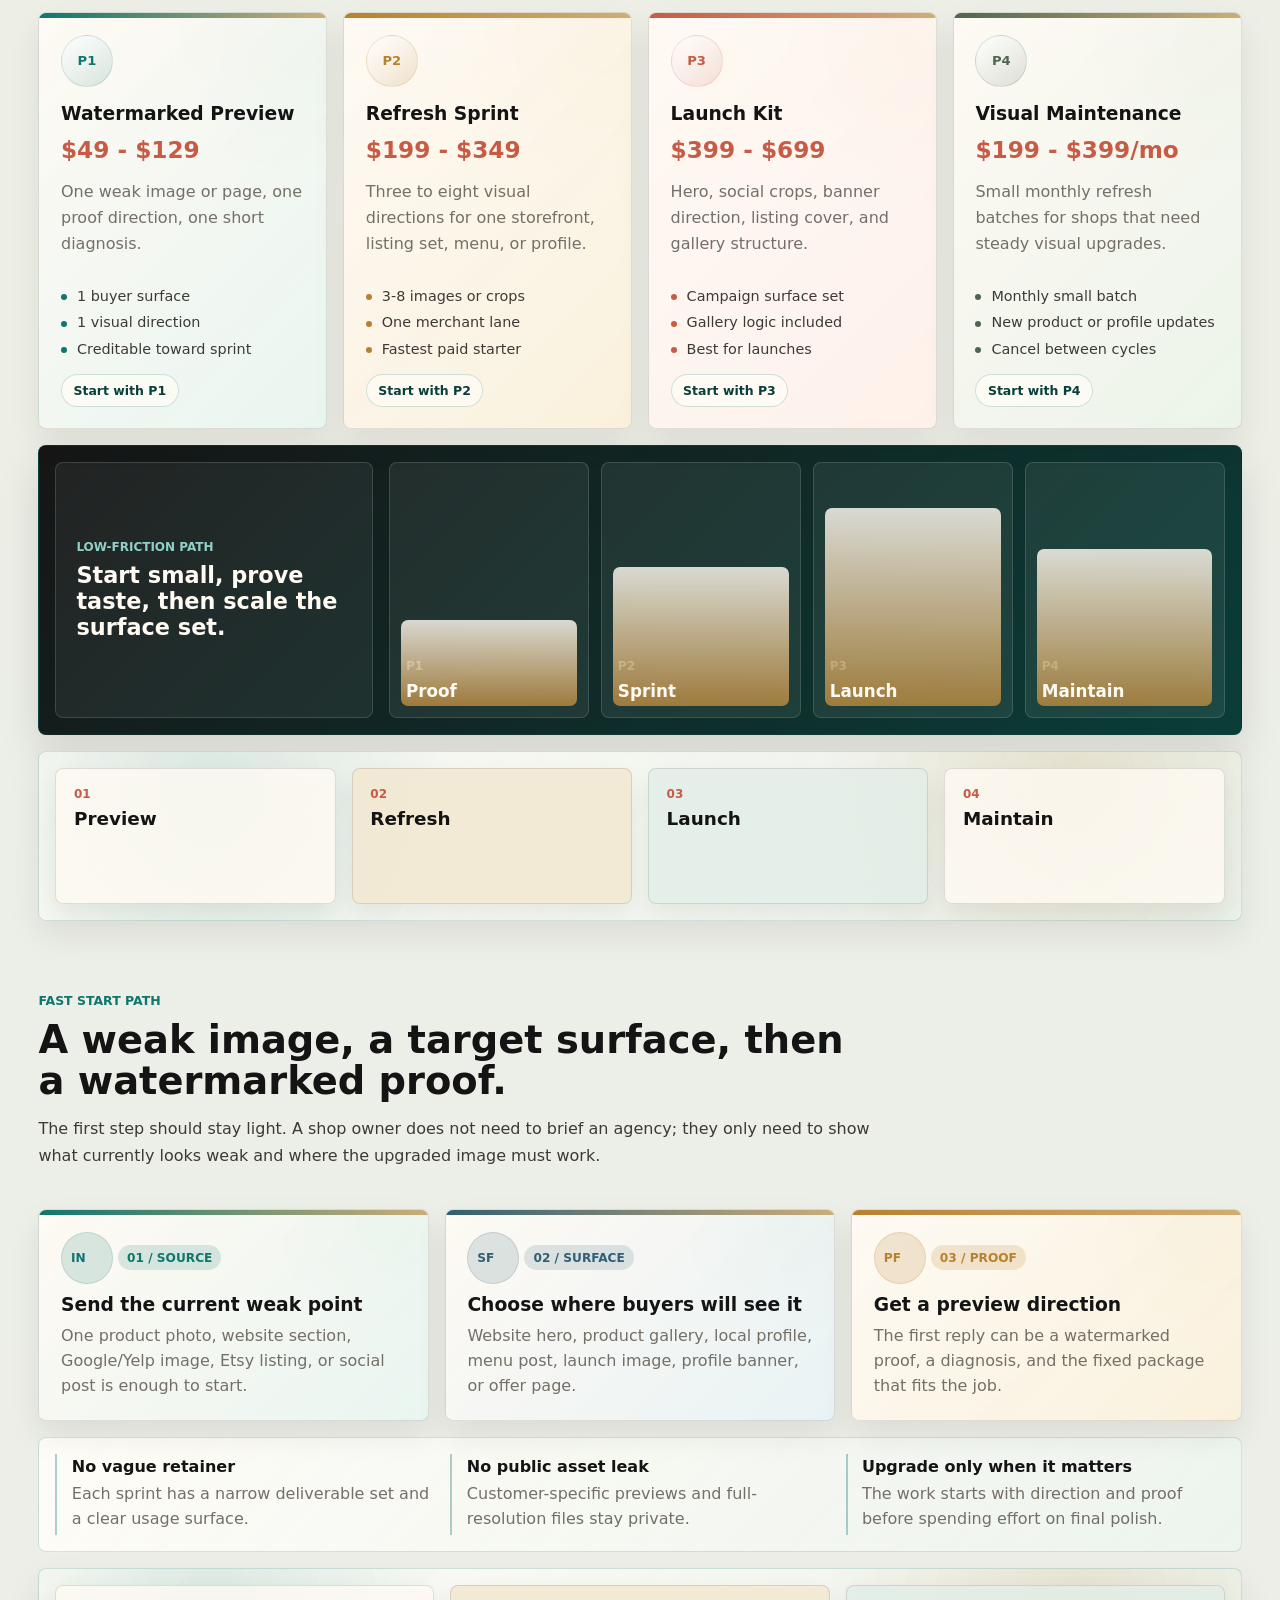
==== commit 1b17500e: "Update Aster Forge public site" ====
--- a/index.html
+++ b/index.html
@@ -143,7 +143,7 @@
             <img data-design-id="ClawVisuals-Gift-Western-0001" data-asset-id="ClawVisuals-Gift-Western-0001_HeroTile_Public_v01" data-asset-role="HeroTile_Public" src="assets/site/ClawVisuals-Gift-Western-0001_HeroTile_Public_v01.webp" alt="Western classical artifact gift and decor direction" decoding="async">
           </figure>
           <figure class="hero-tile hero-tile-wide">
-            <img data-design-id="ClawVisuals-Gift-Persona-0001" data-asset-id="ClawVisuals-Gift-Persona-0001_HeroWide_Public_v01" data-asset-role="HeroWide_Public" src="assets/site/ClawVisuals-Gift-Persona-0001_HeroWide_Public_v01.webp" alt="Persona gift and private launch capability collage" decoding="async">
+            <img data-design-id="ClawVisuals-Launch-Merchant-0001" data-asset-id="ClawVisuals-Launch-Merchant-0001_HeroWide_Public_v01" data-asset-role="HeroWide_Public" src="assets/site/ClawVisuals-Launch-Merchant-0001_HeroWide_Public_v01.webp" alt="Merchant launch kit directions across service, hospitality, jewelry, and product surfaces" decoding="async">
           </figure>
         </div>
       </section>
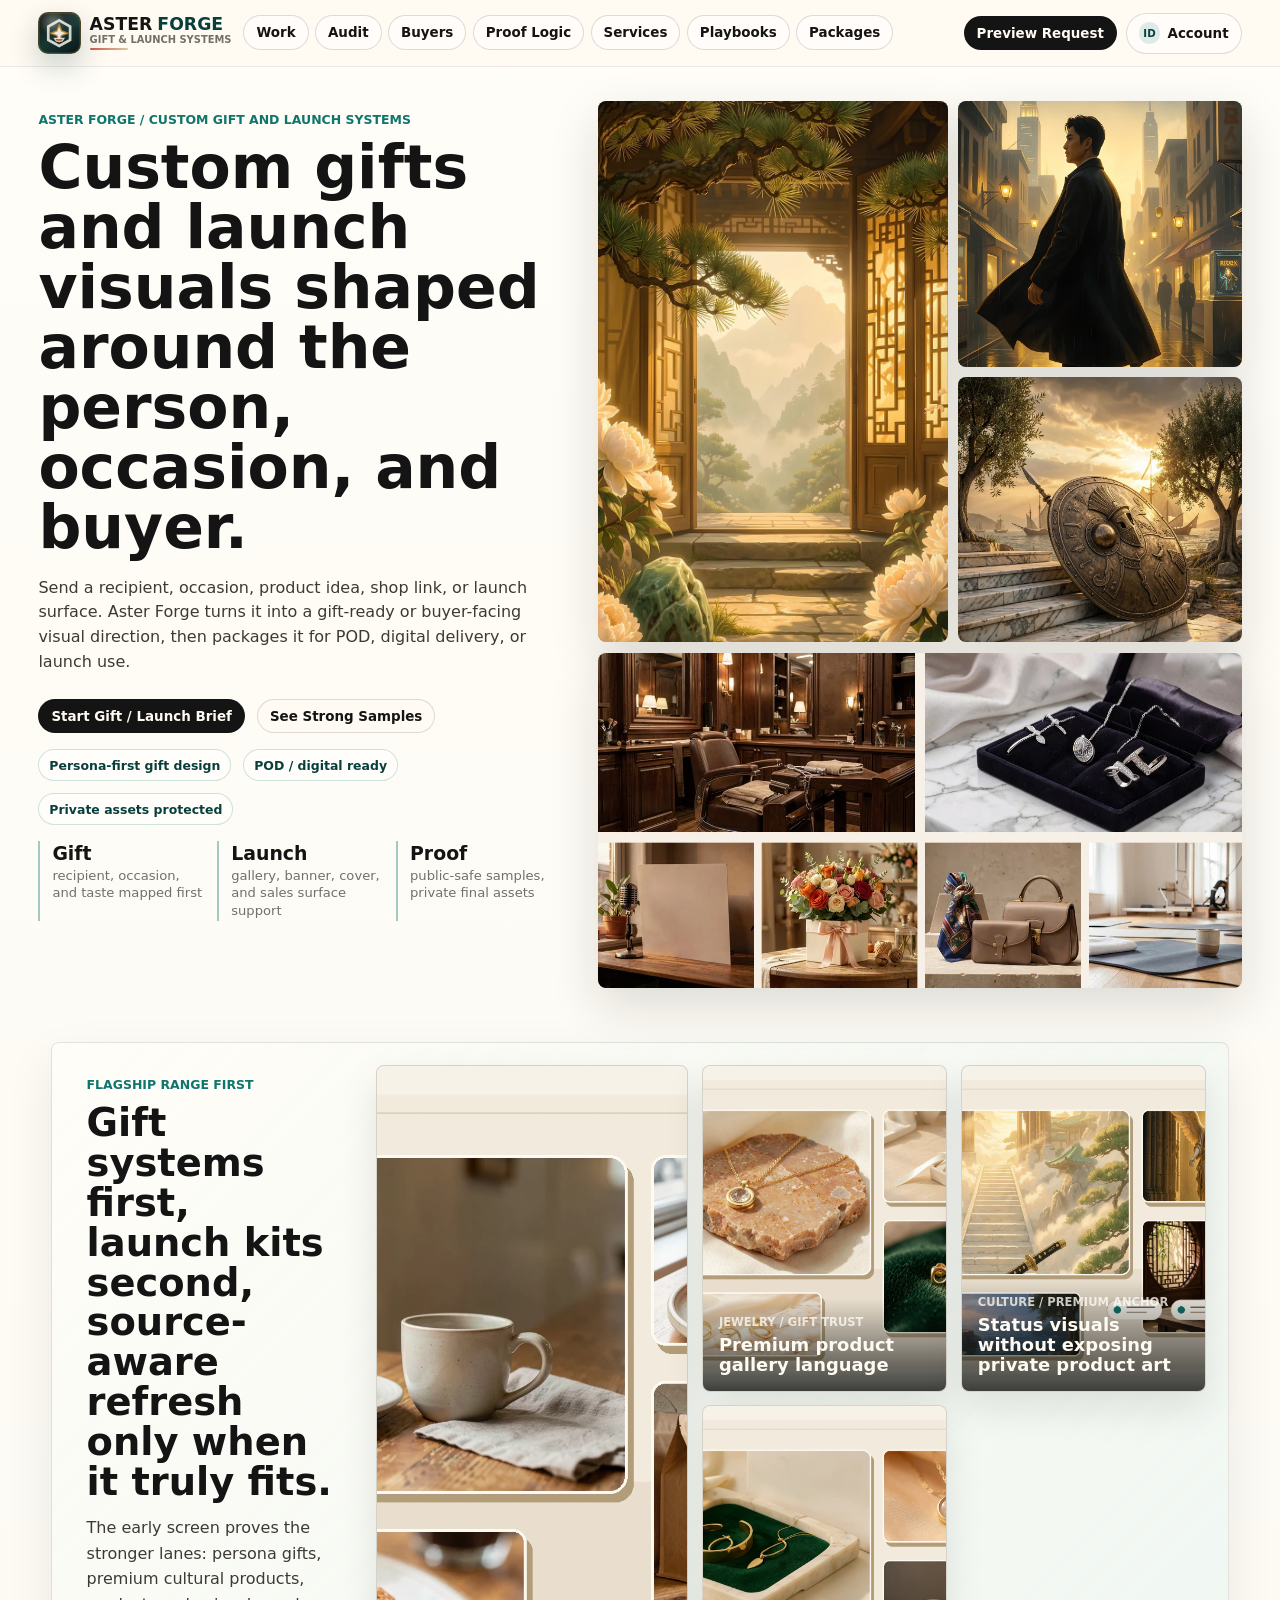
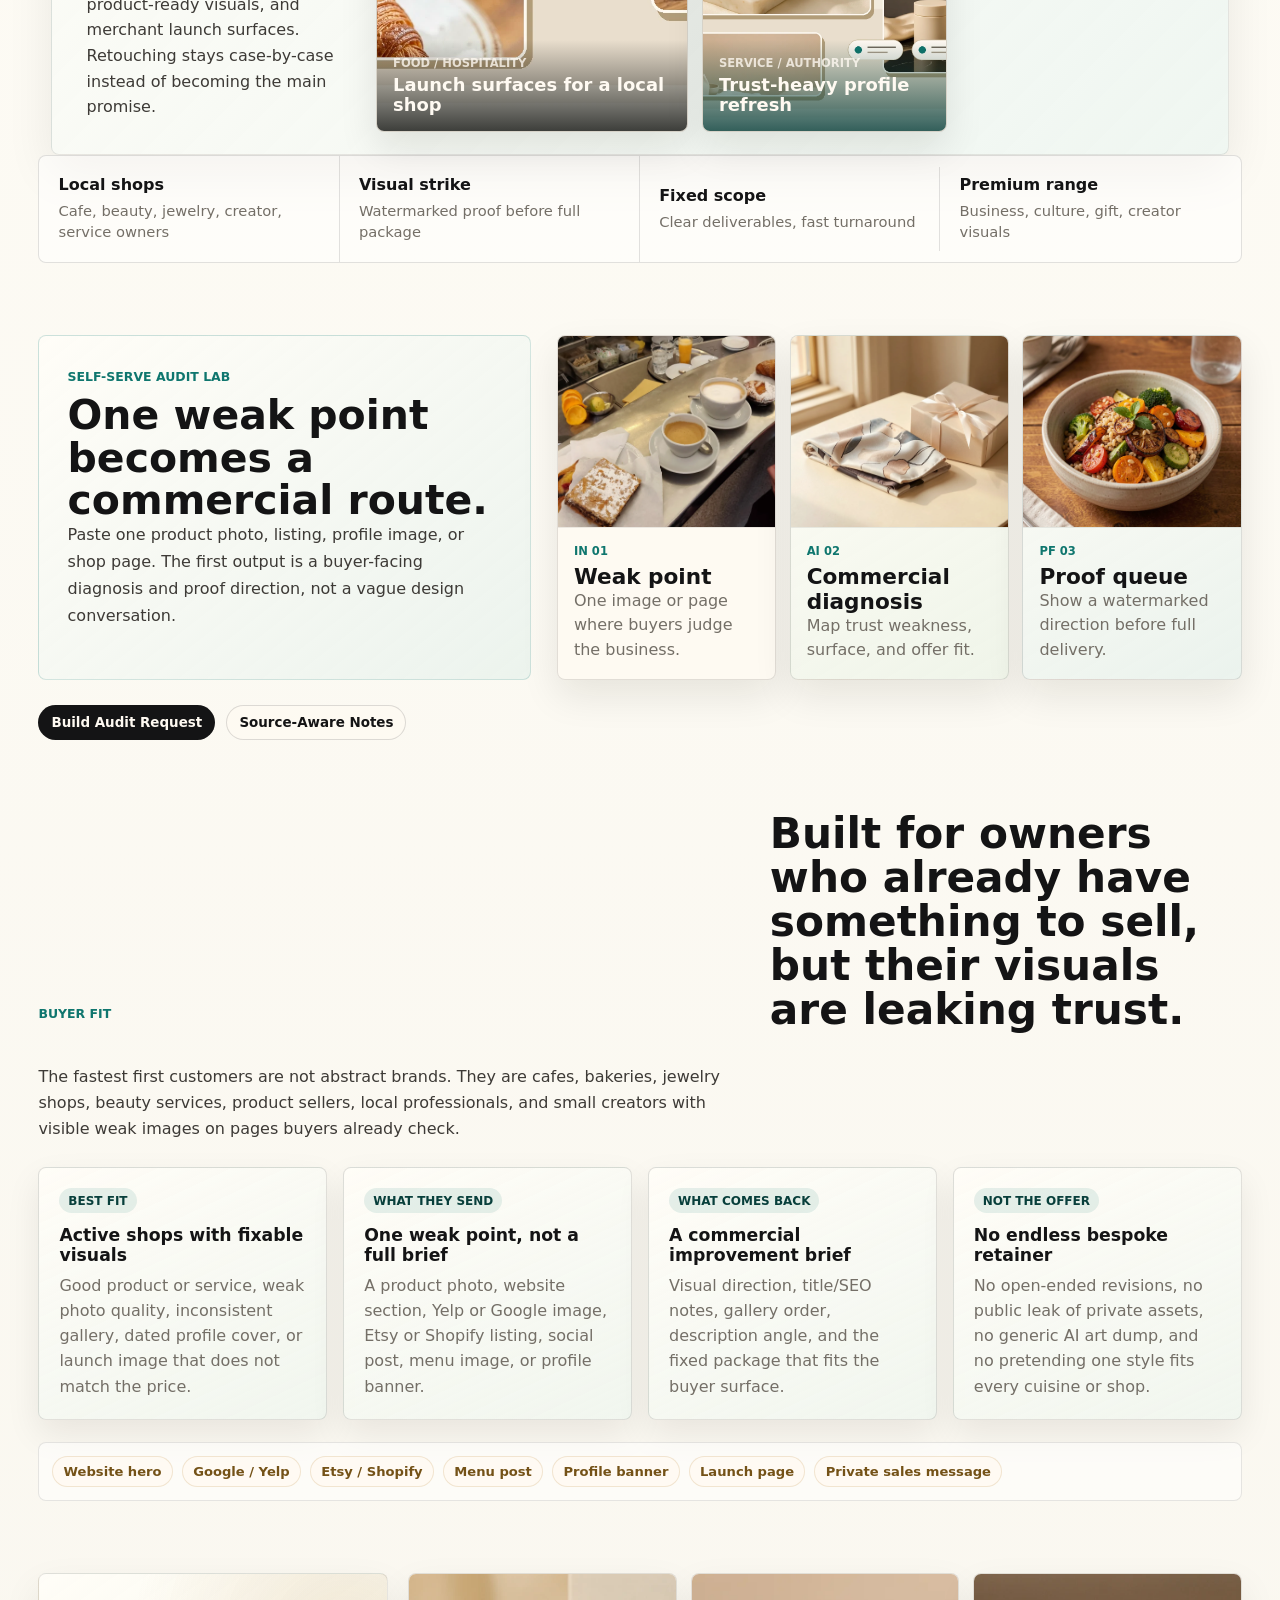
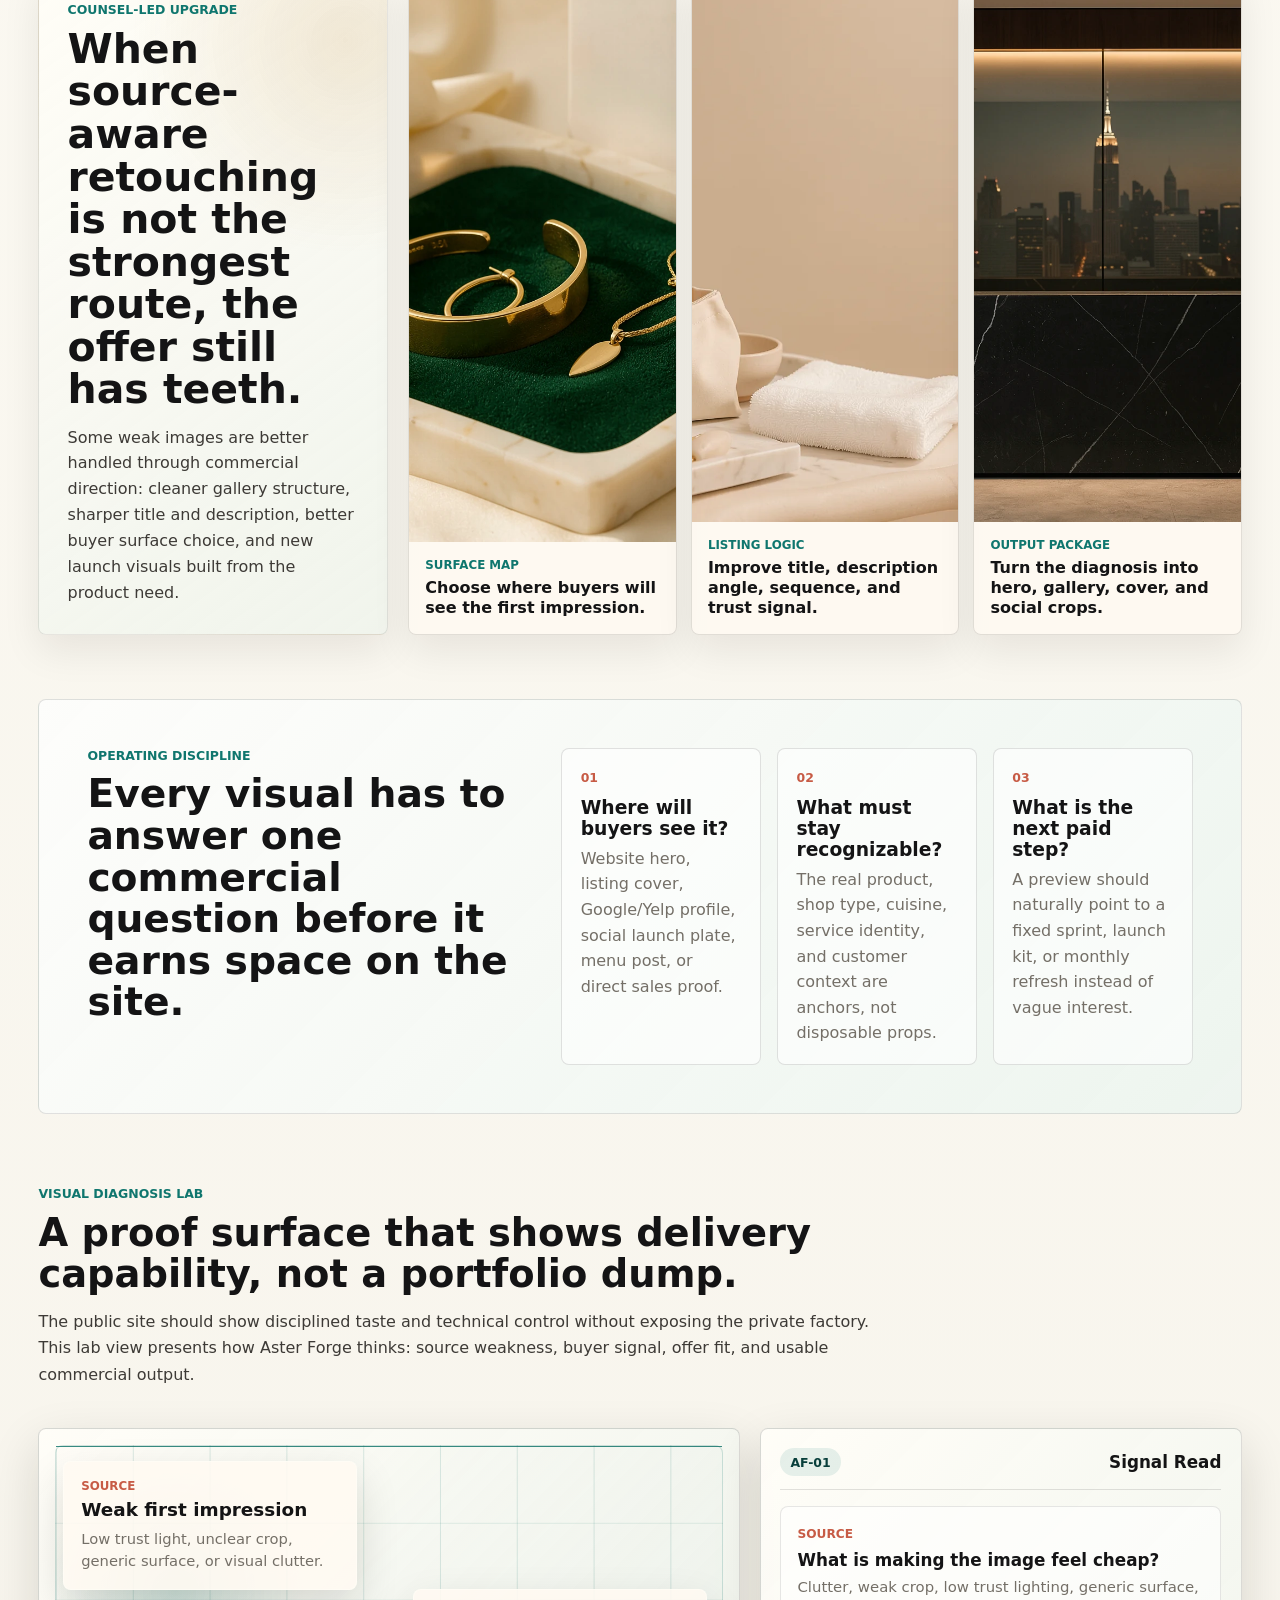
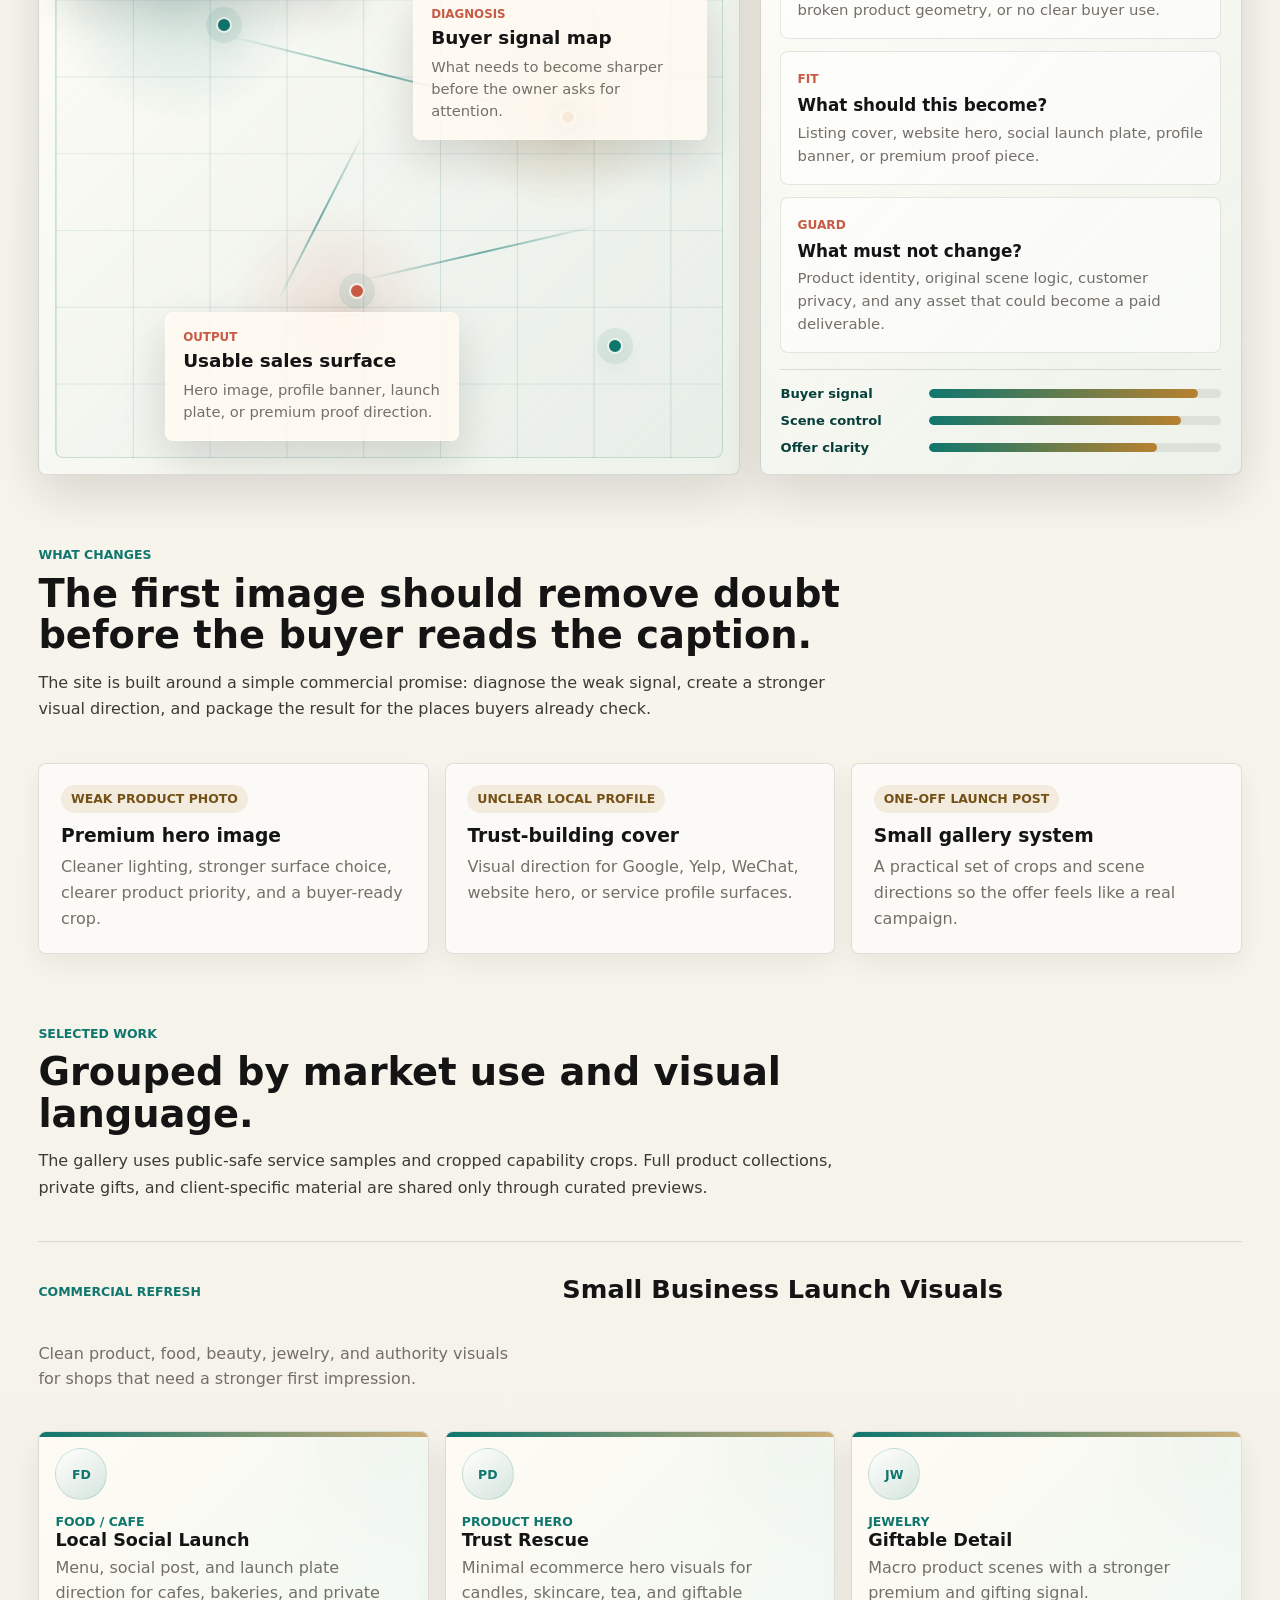
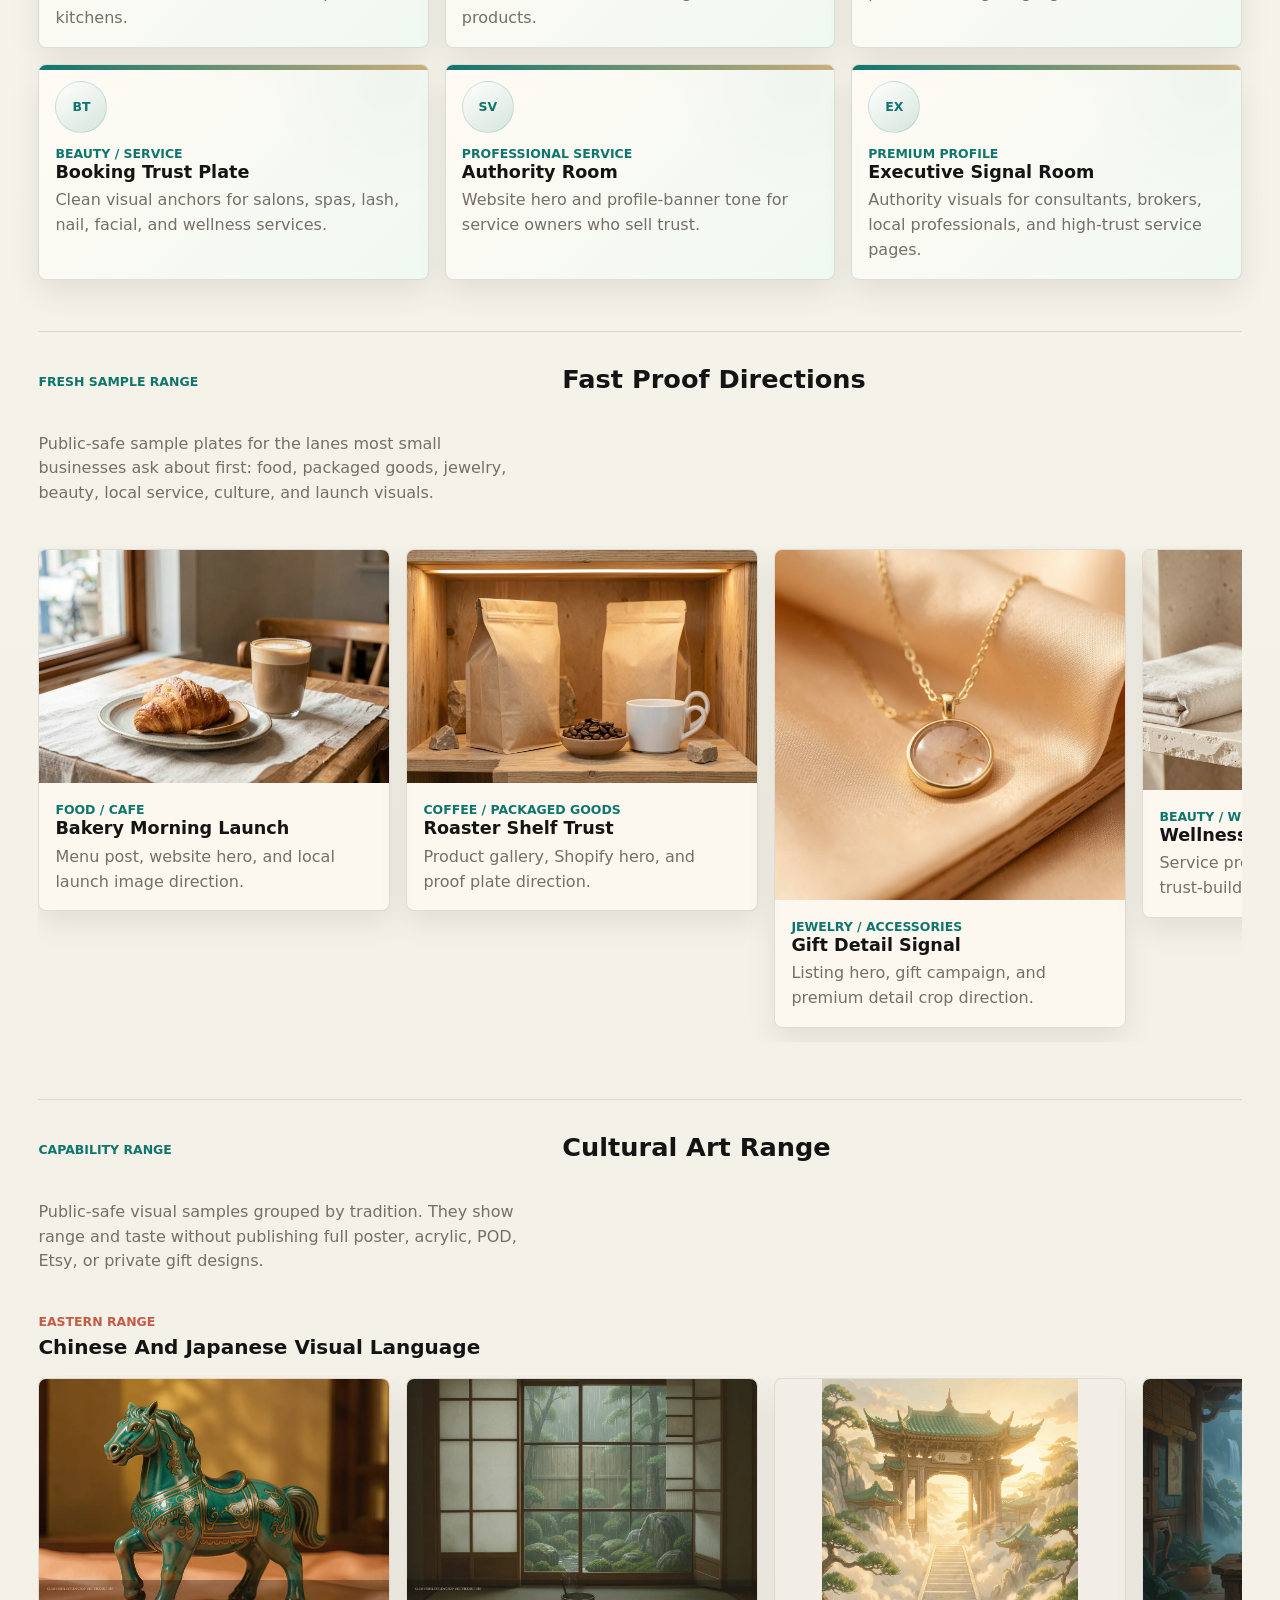
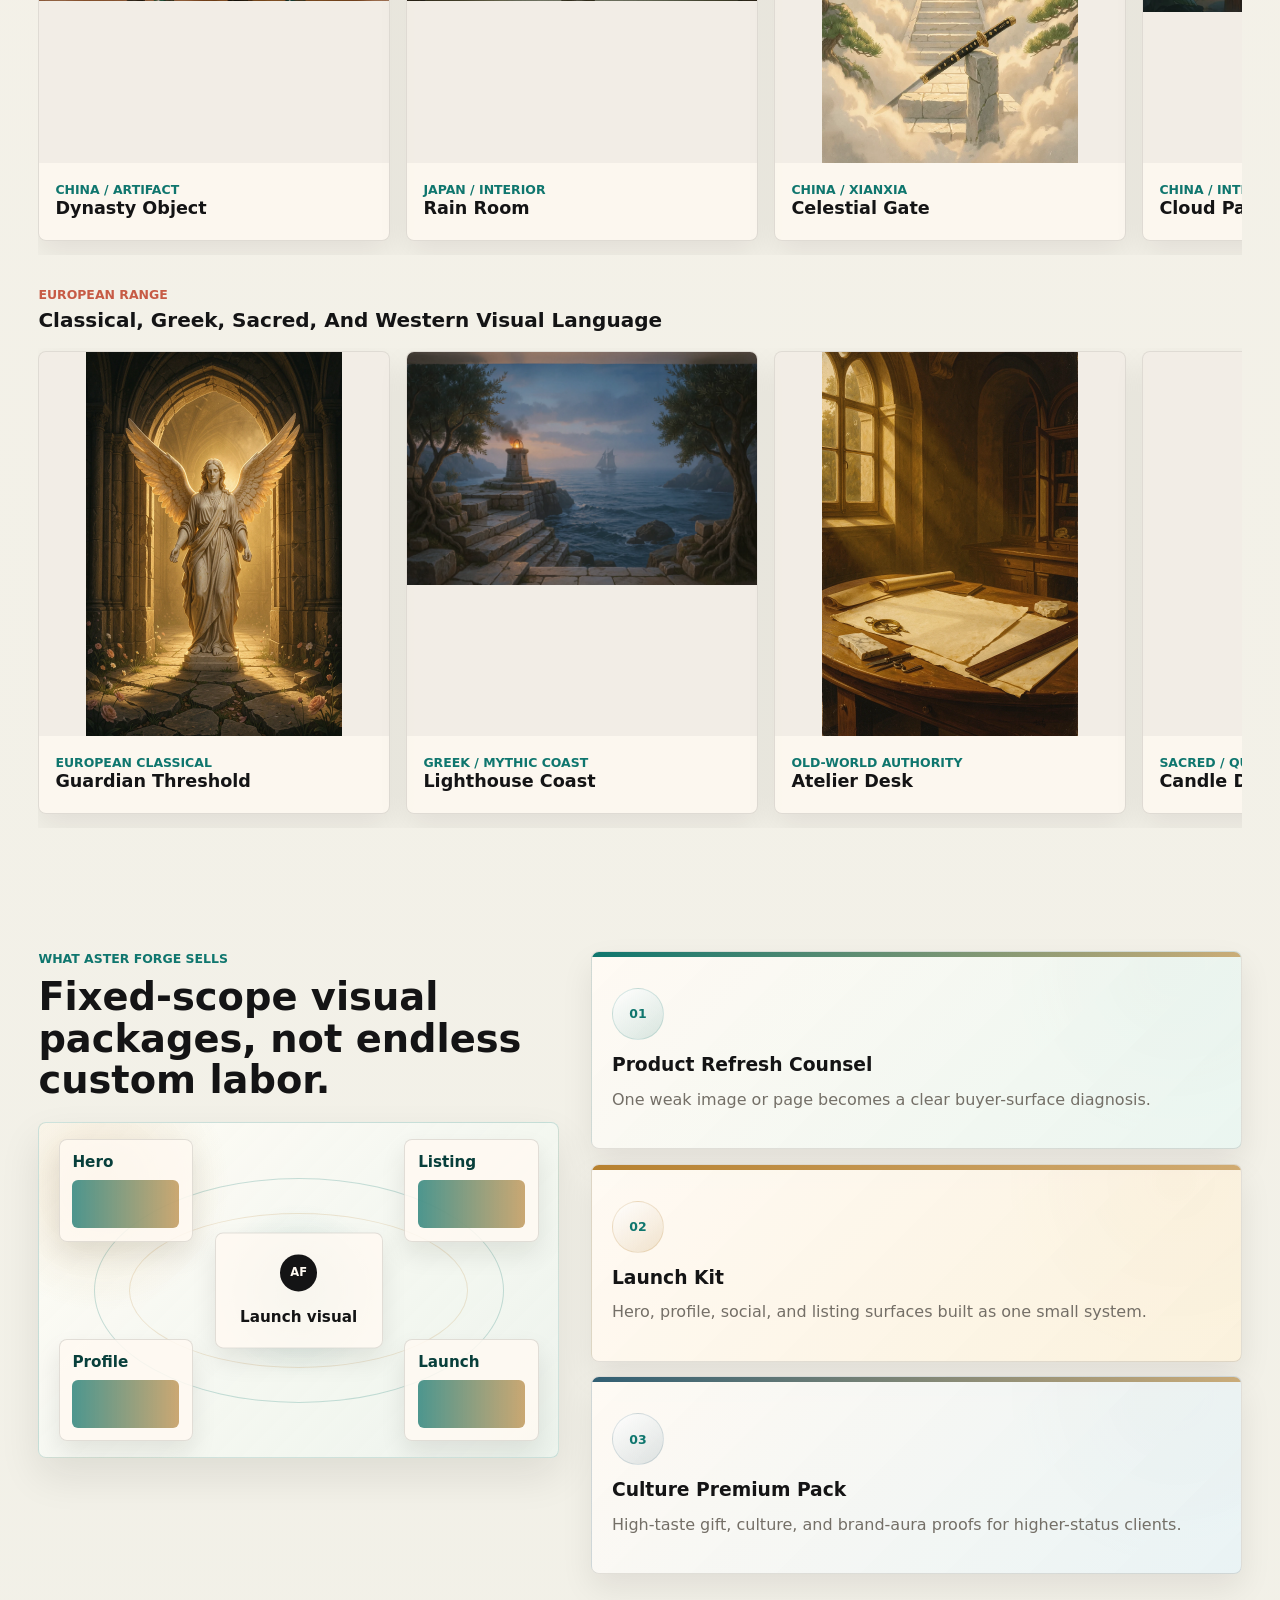
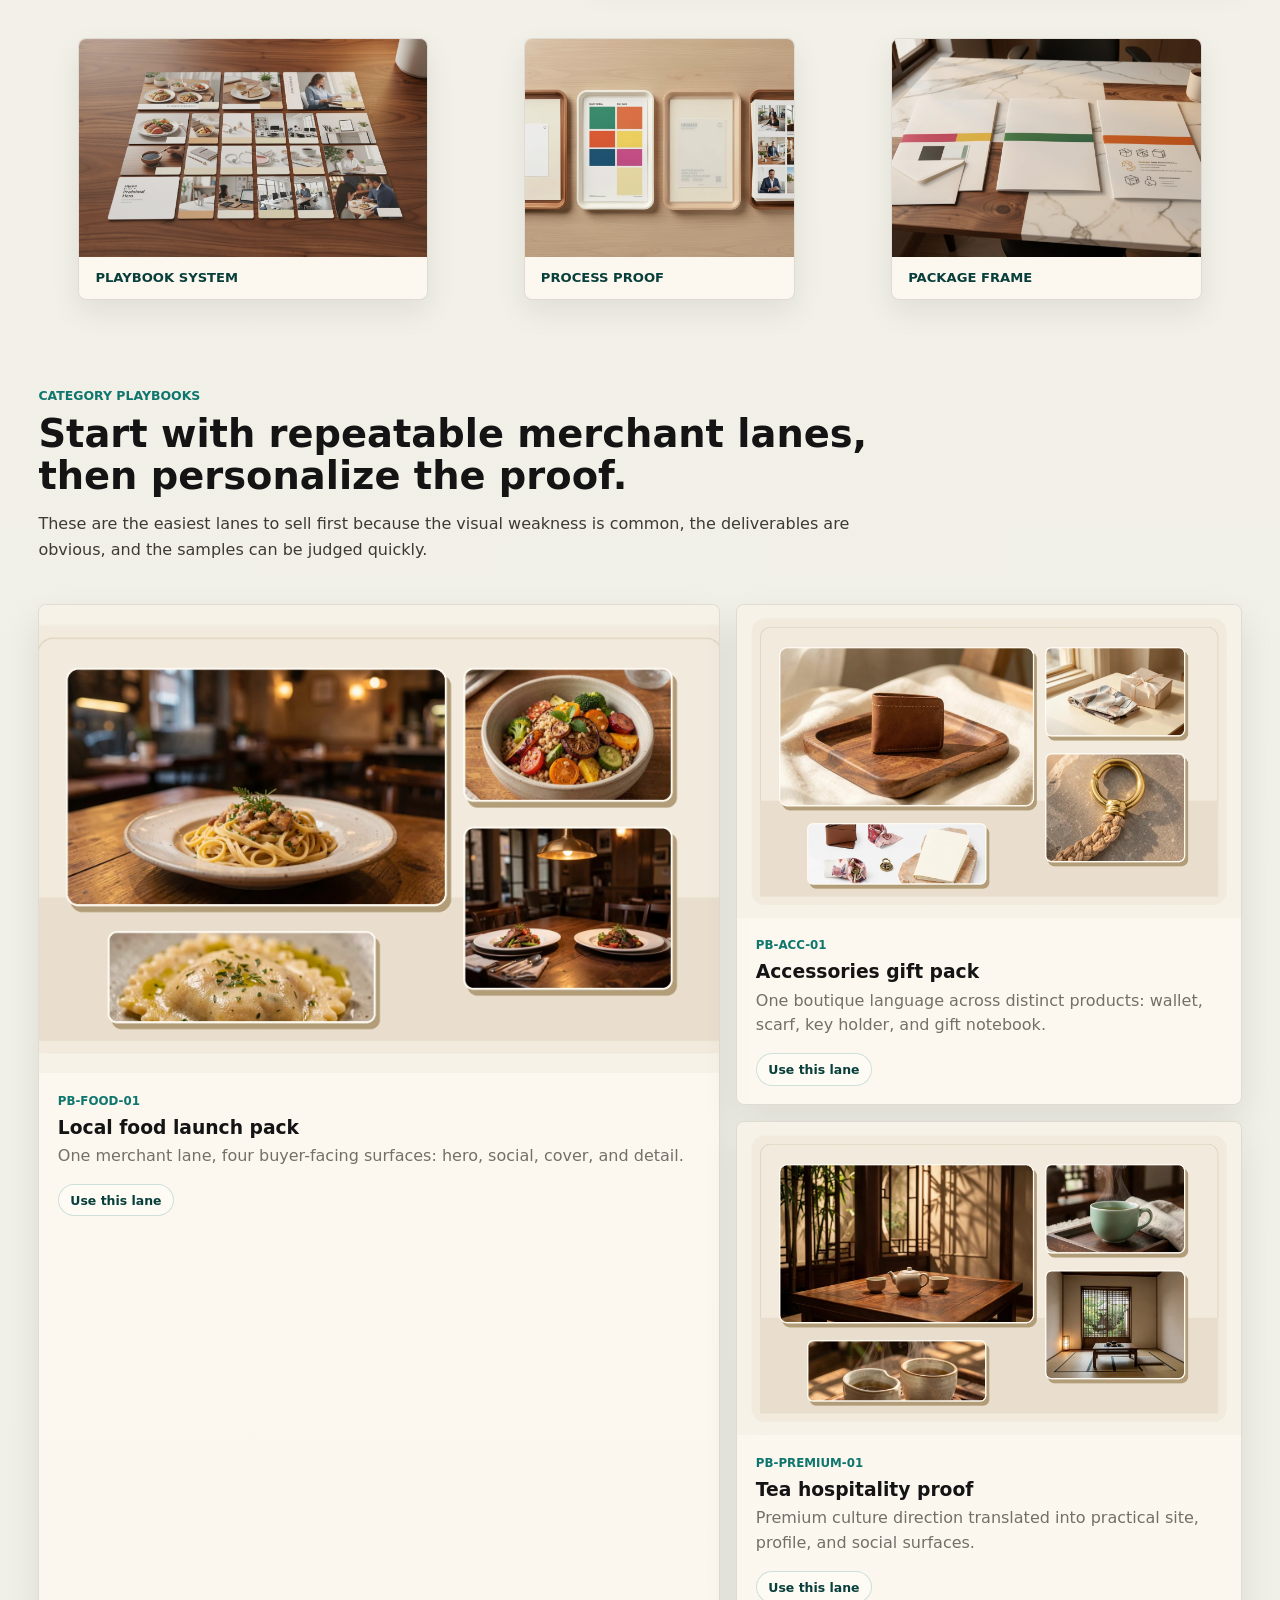
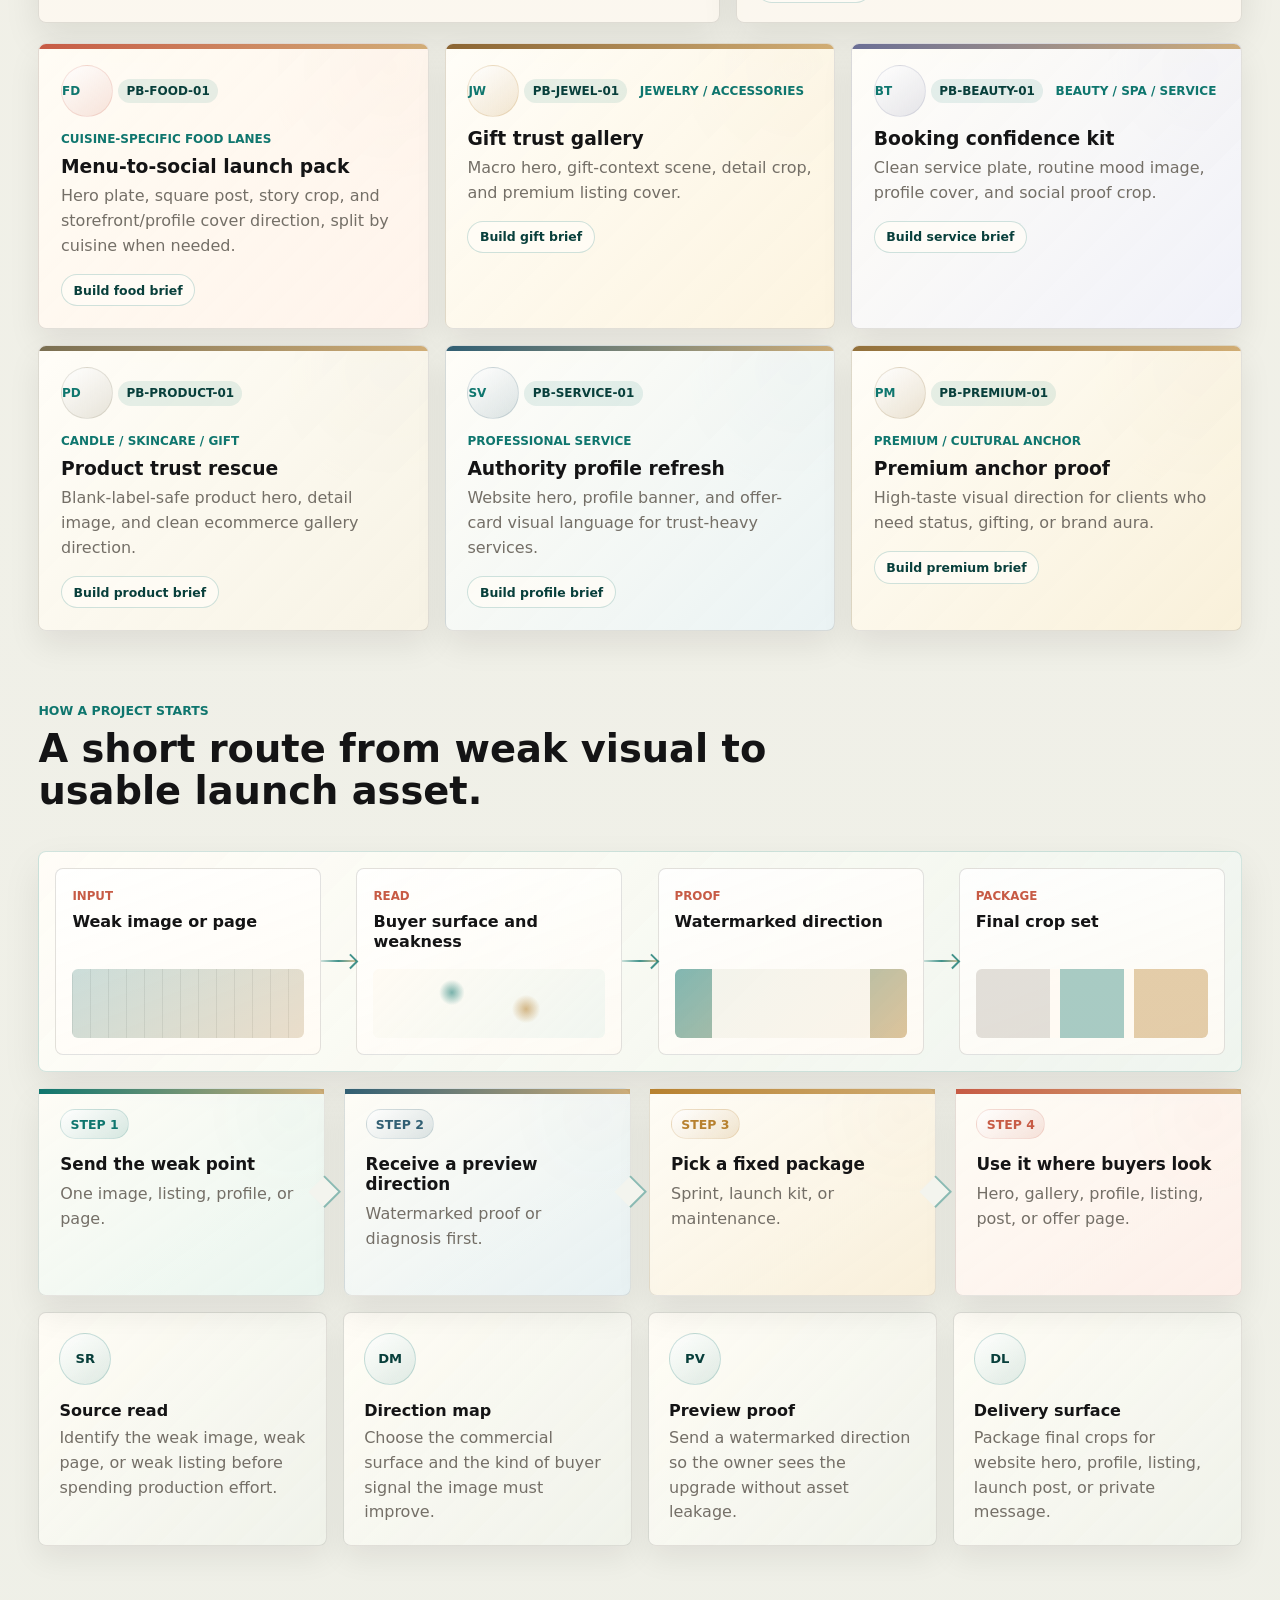
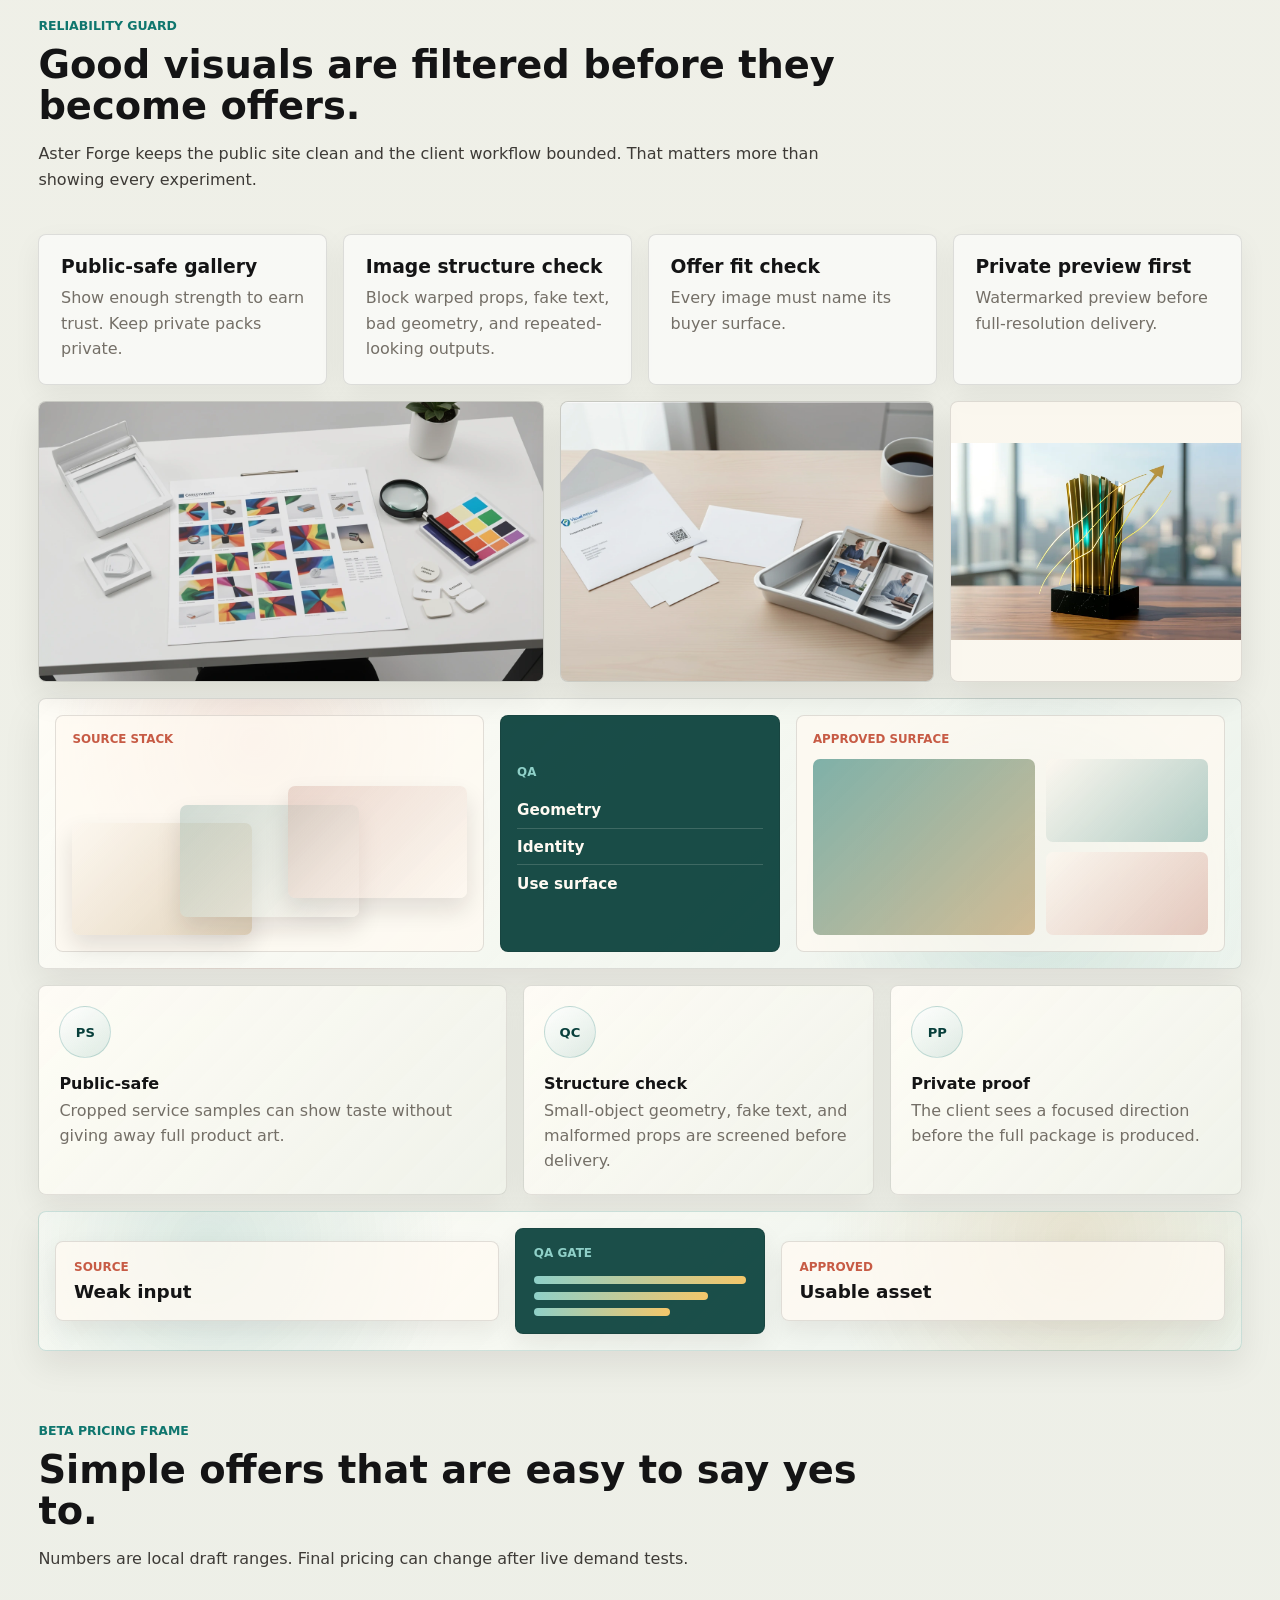
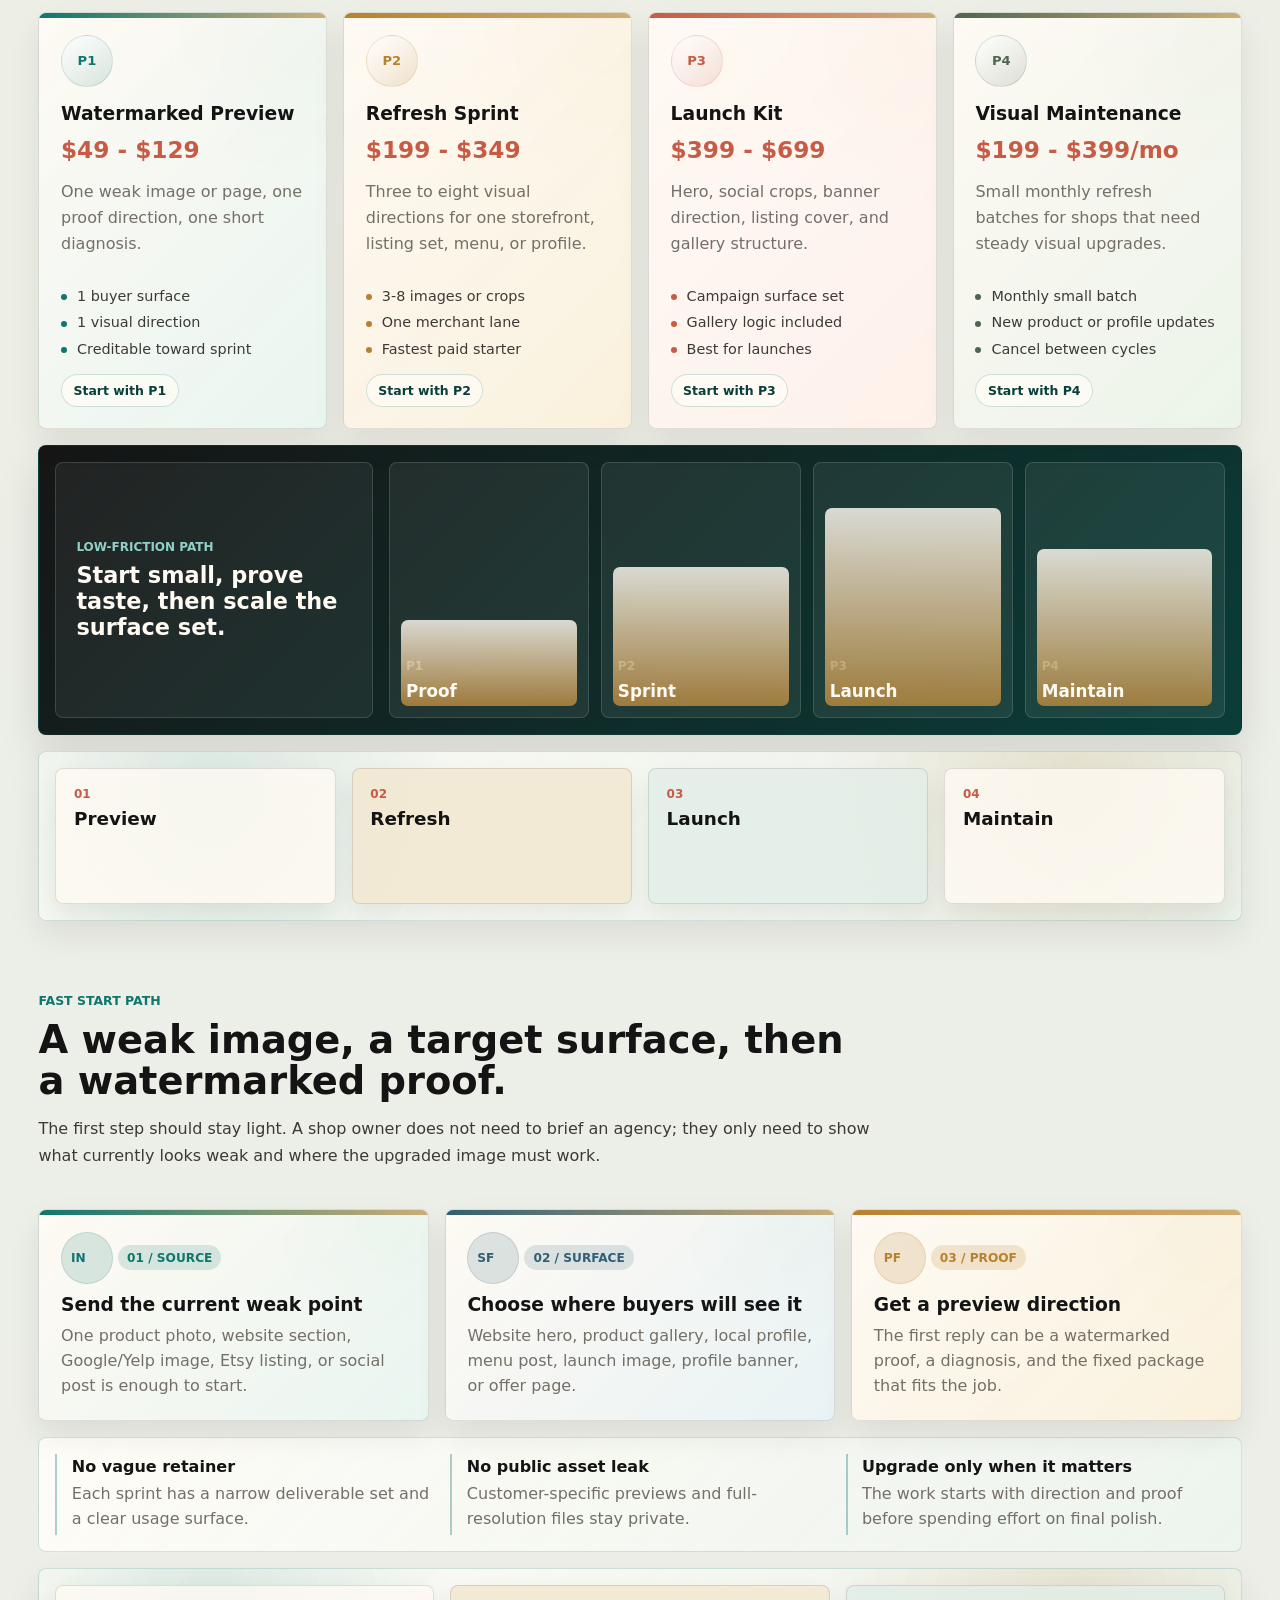
==== commit 473f19f5: "Update Aster Forge public site" ====
--- a/index.html
+++ b/index.html
@@ -44,7 +44,7 @@
             <span>Aster</span>
             <span>Forge</span>
           </span>
-          <span class="brand-tagline">Launch Visual Systems</span>
+          <span class="brand-tagline">Gift & Launch Systems</span>
         </span>
       </a>
       <nav aria-label="Primary navigation">
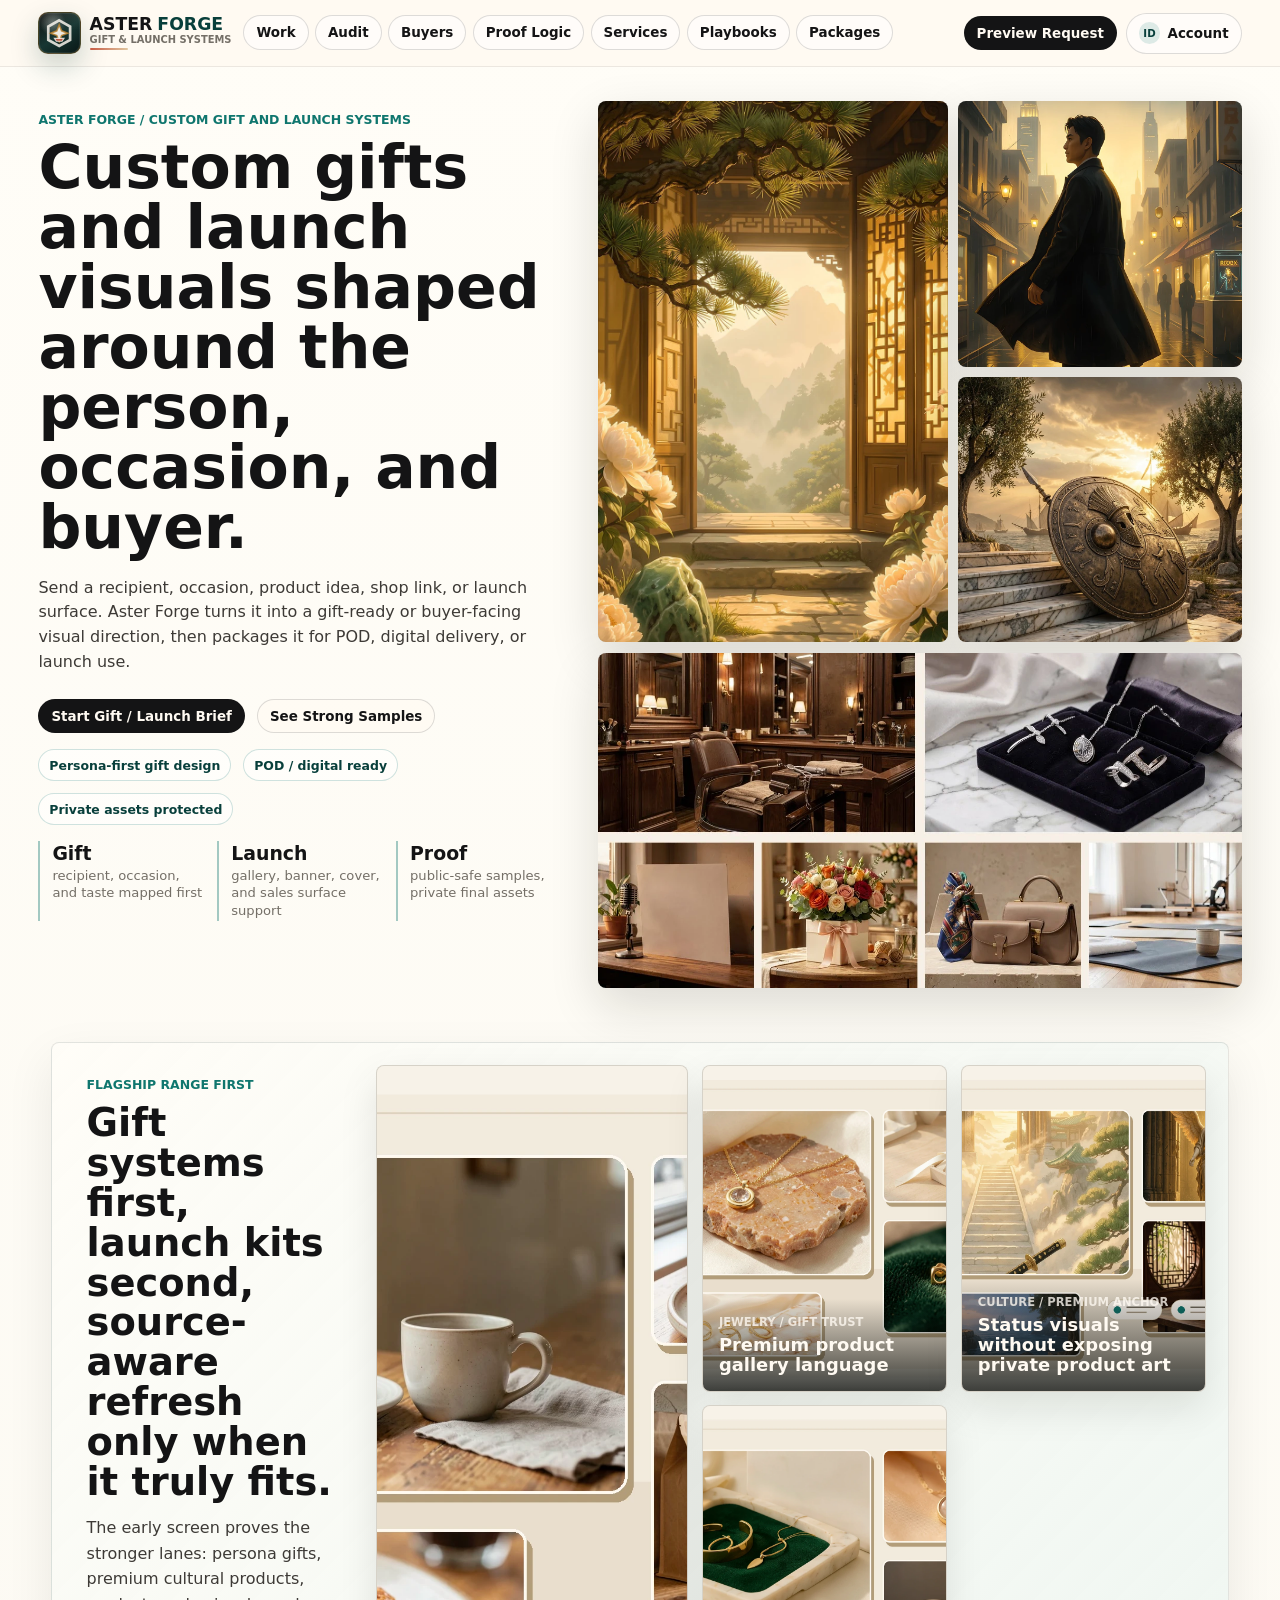
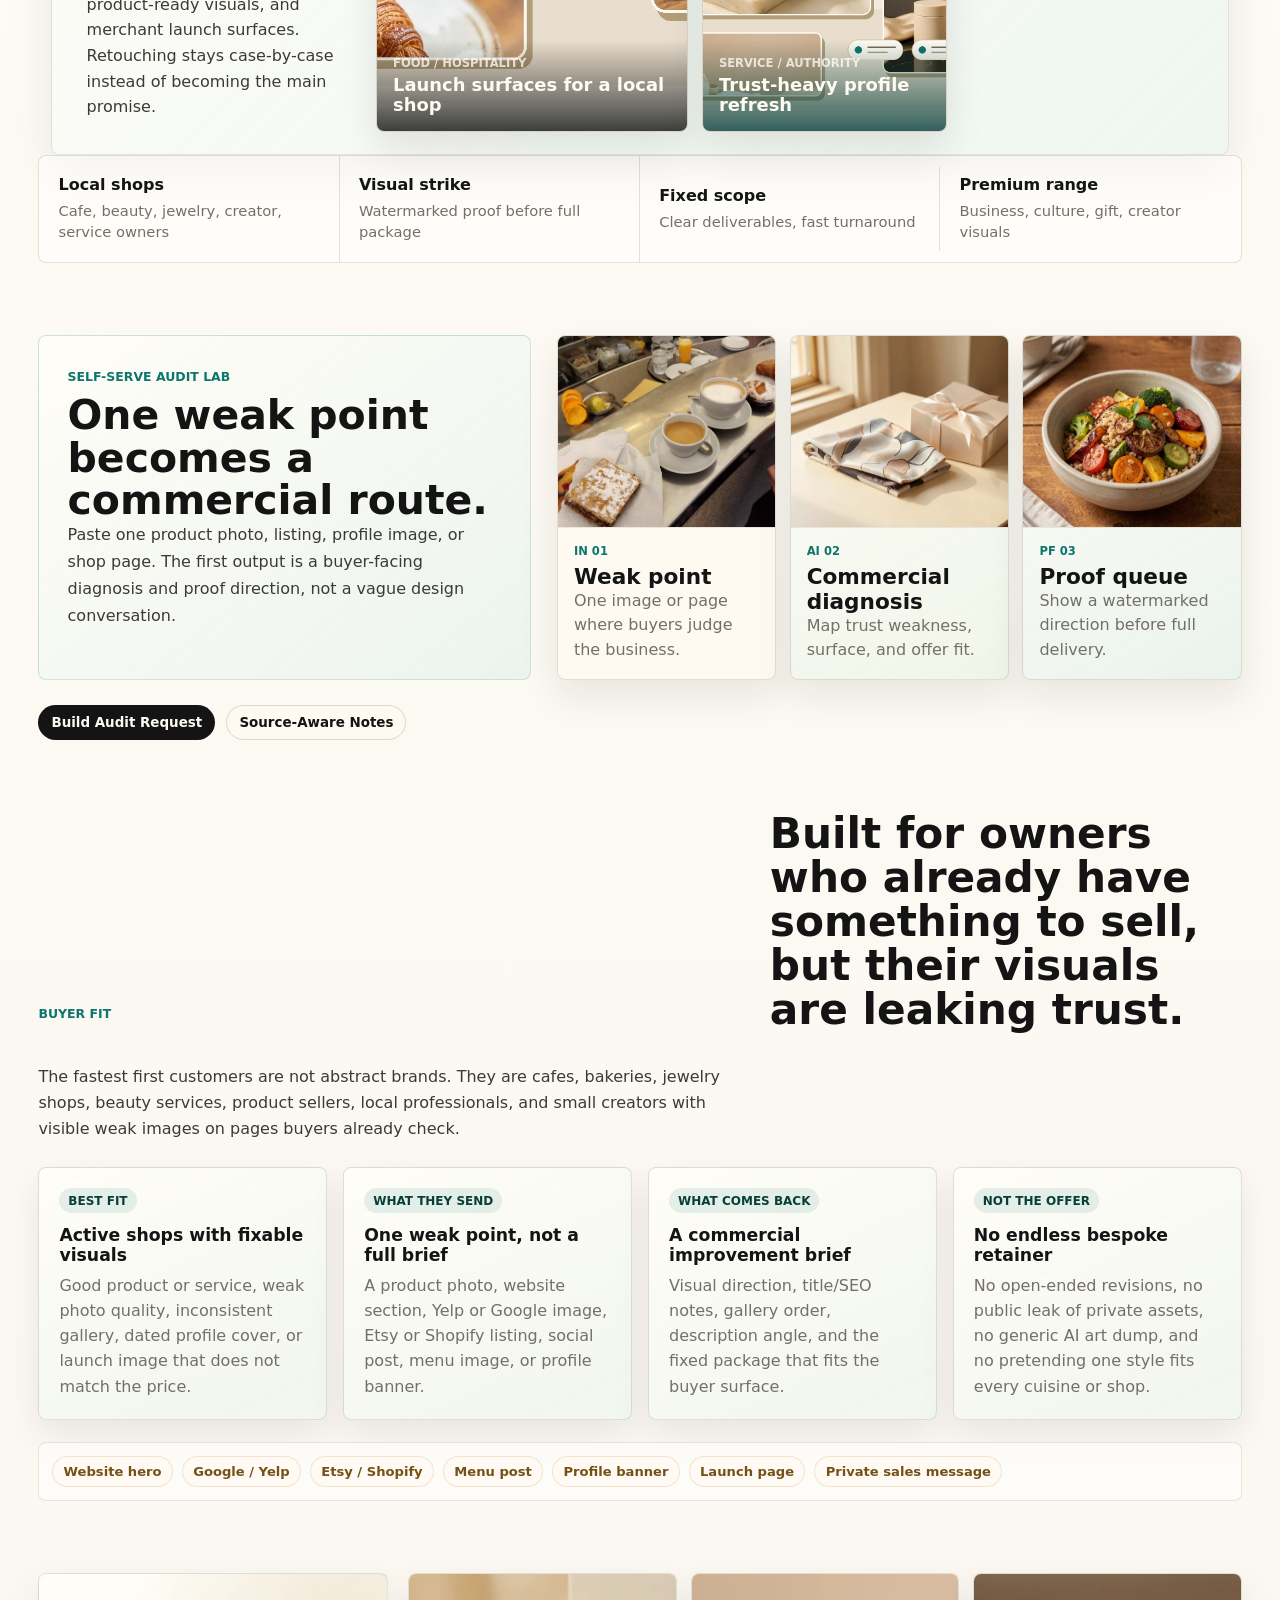
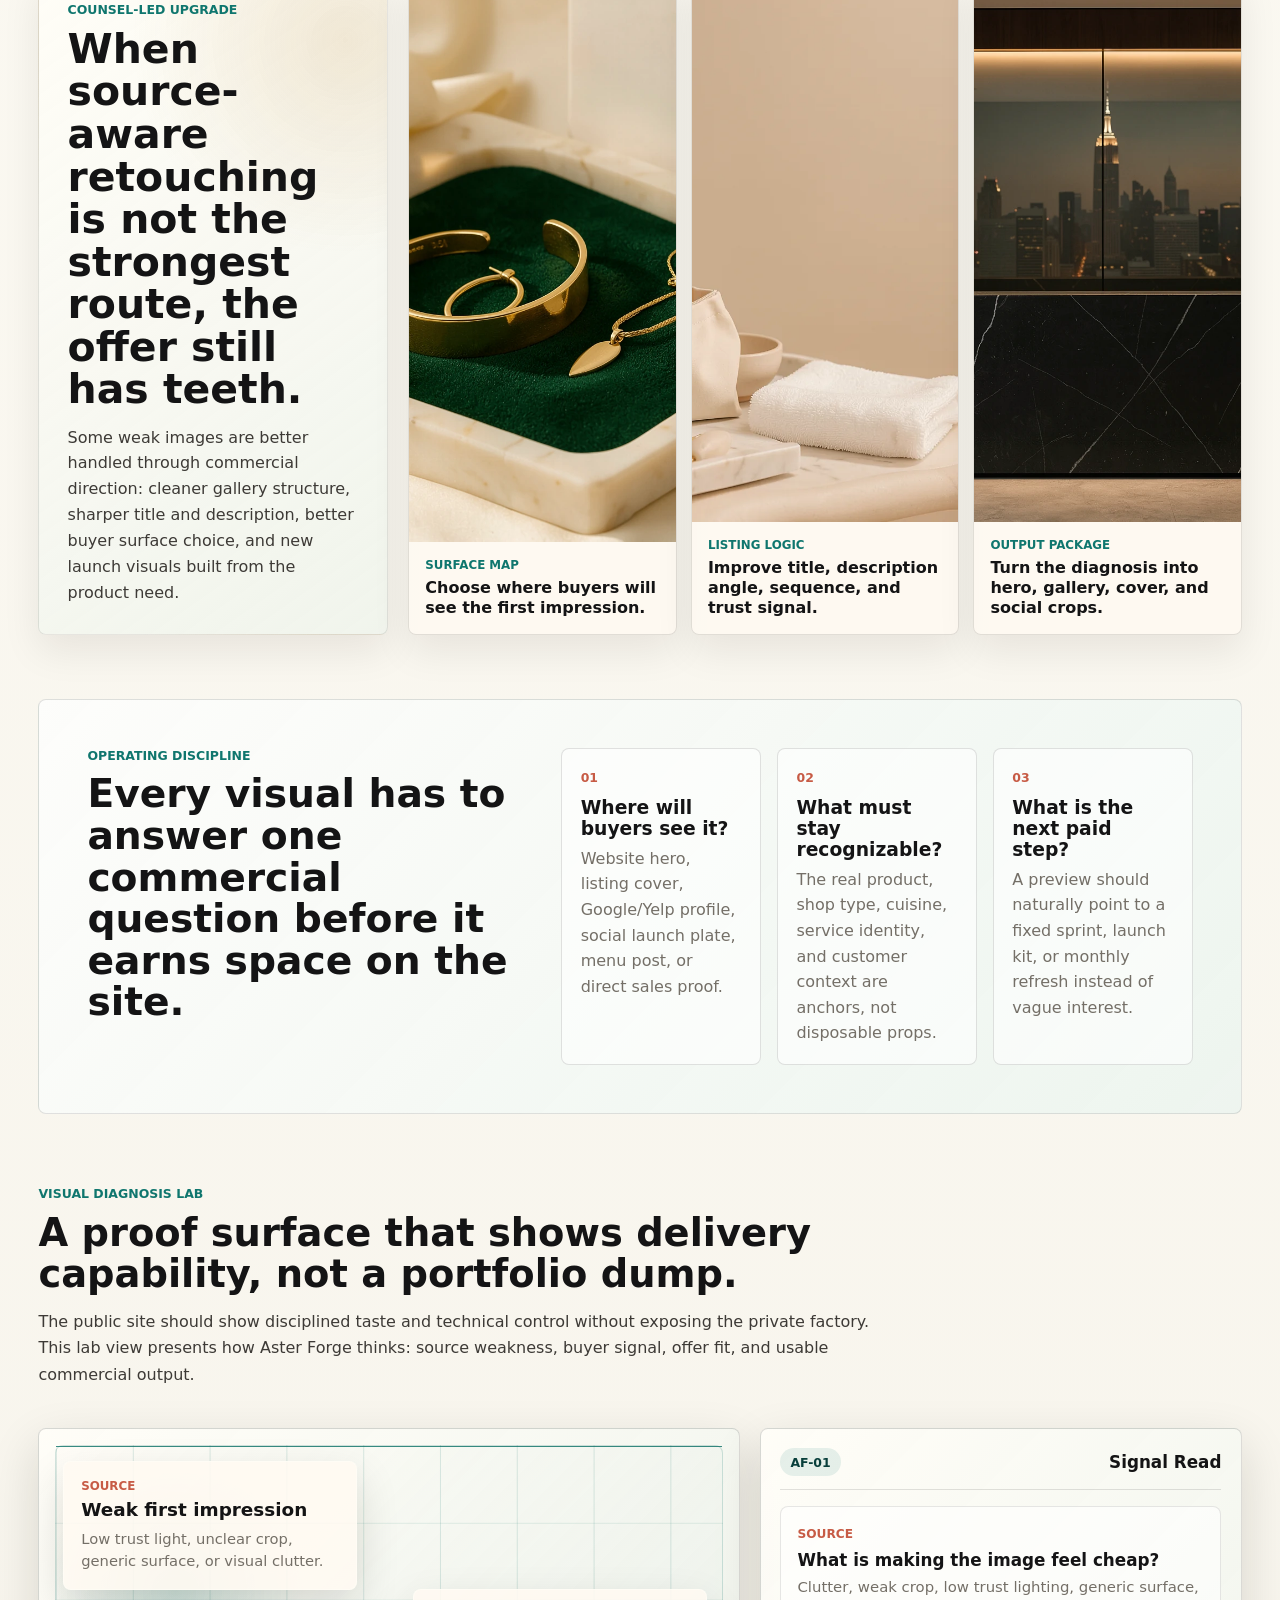
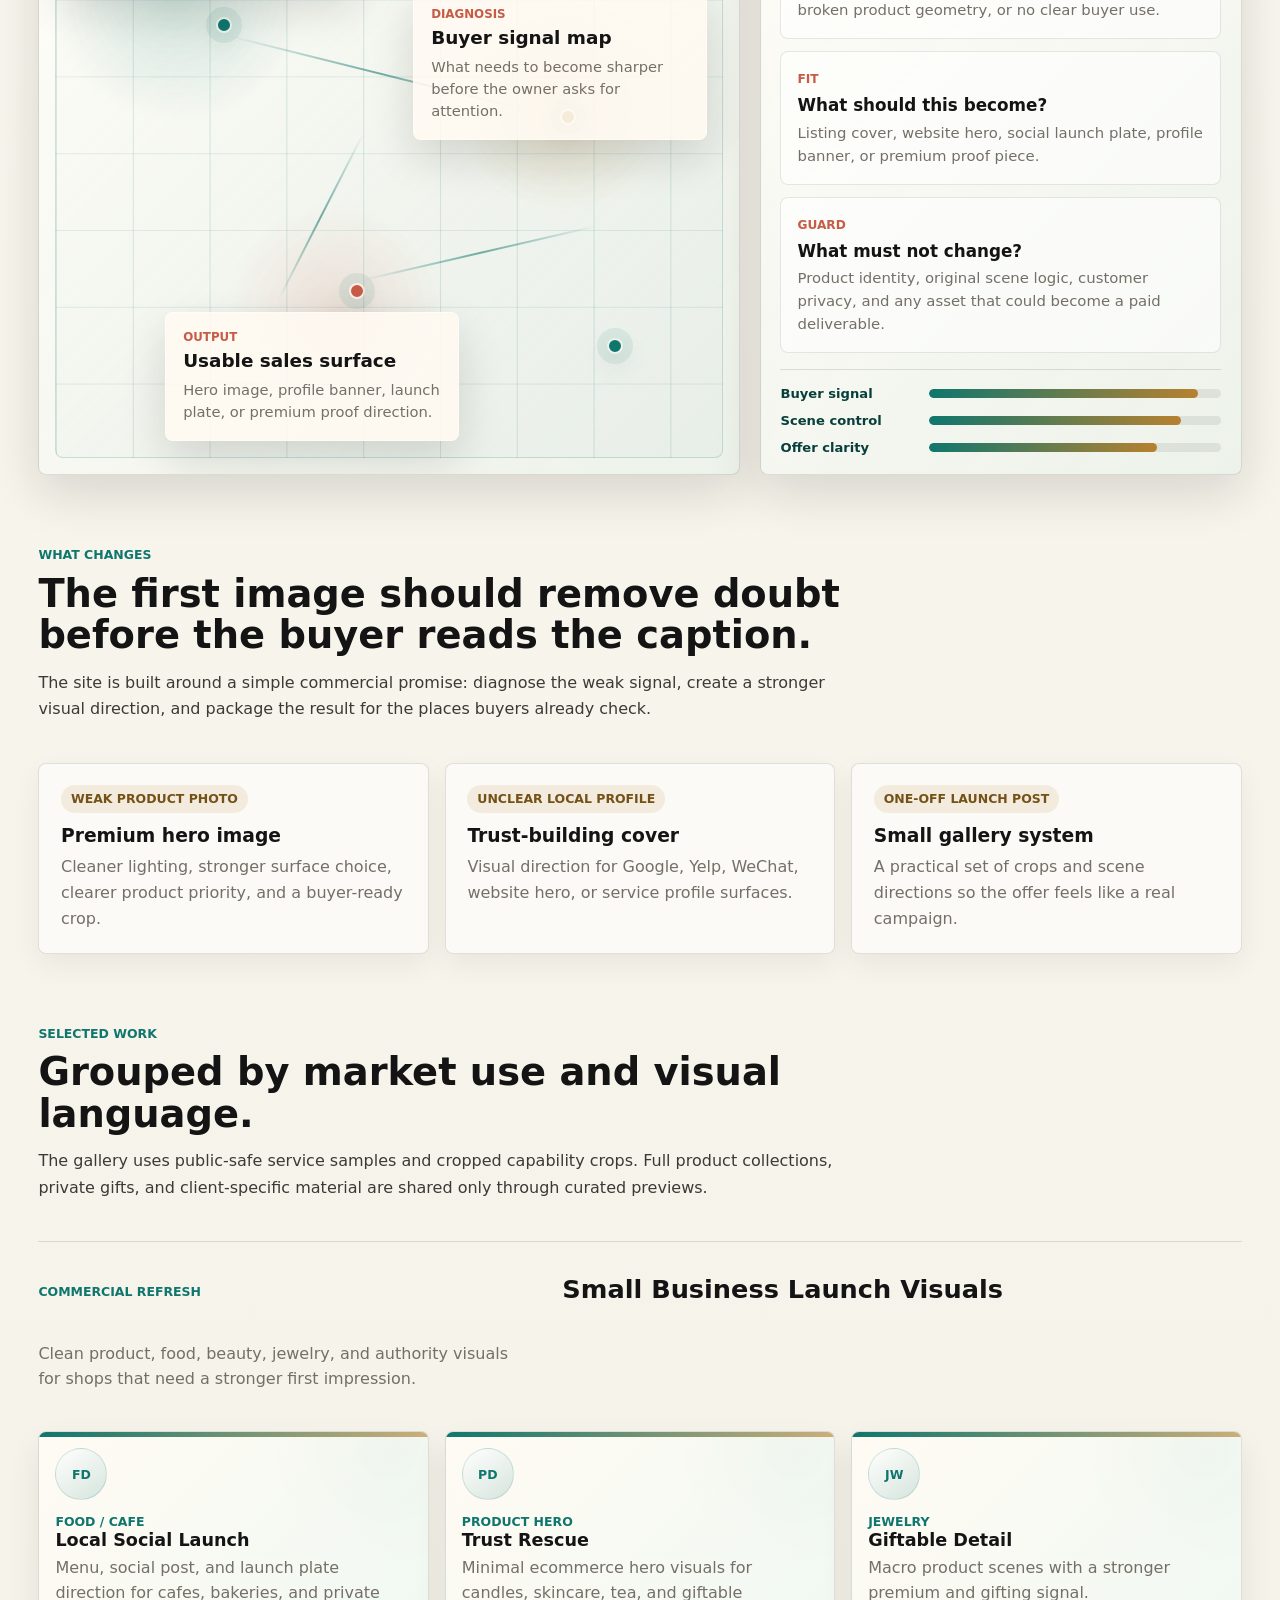
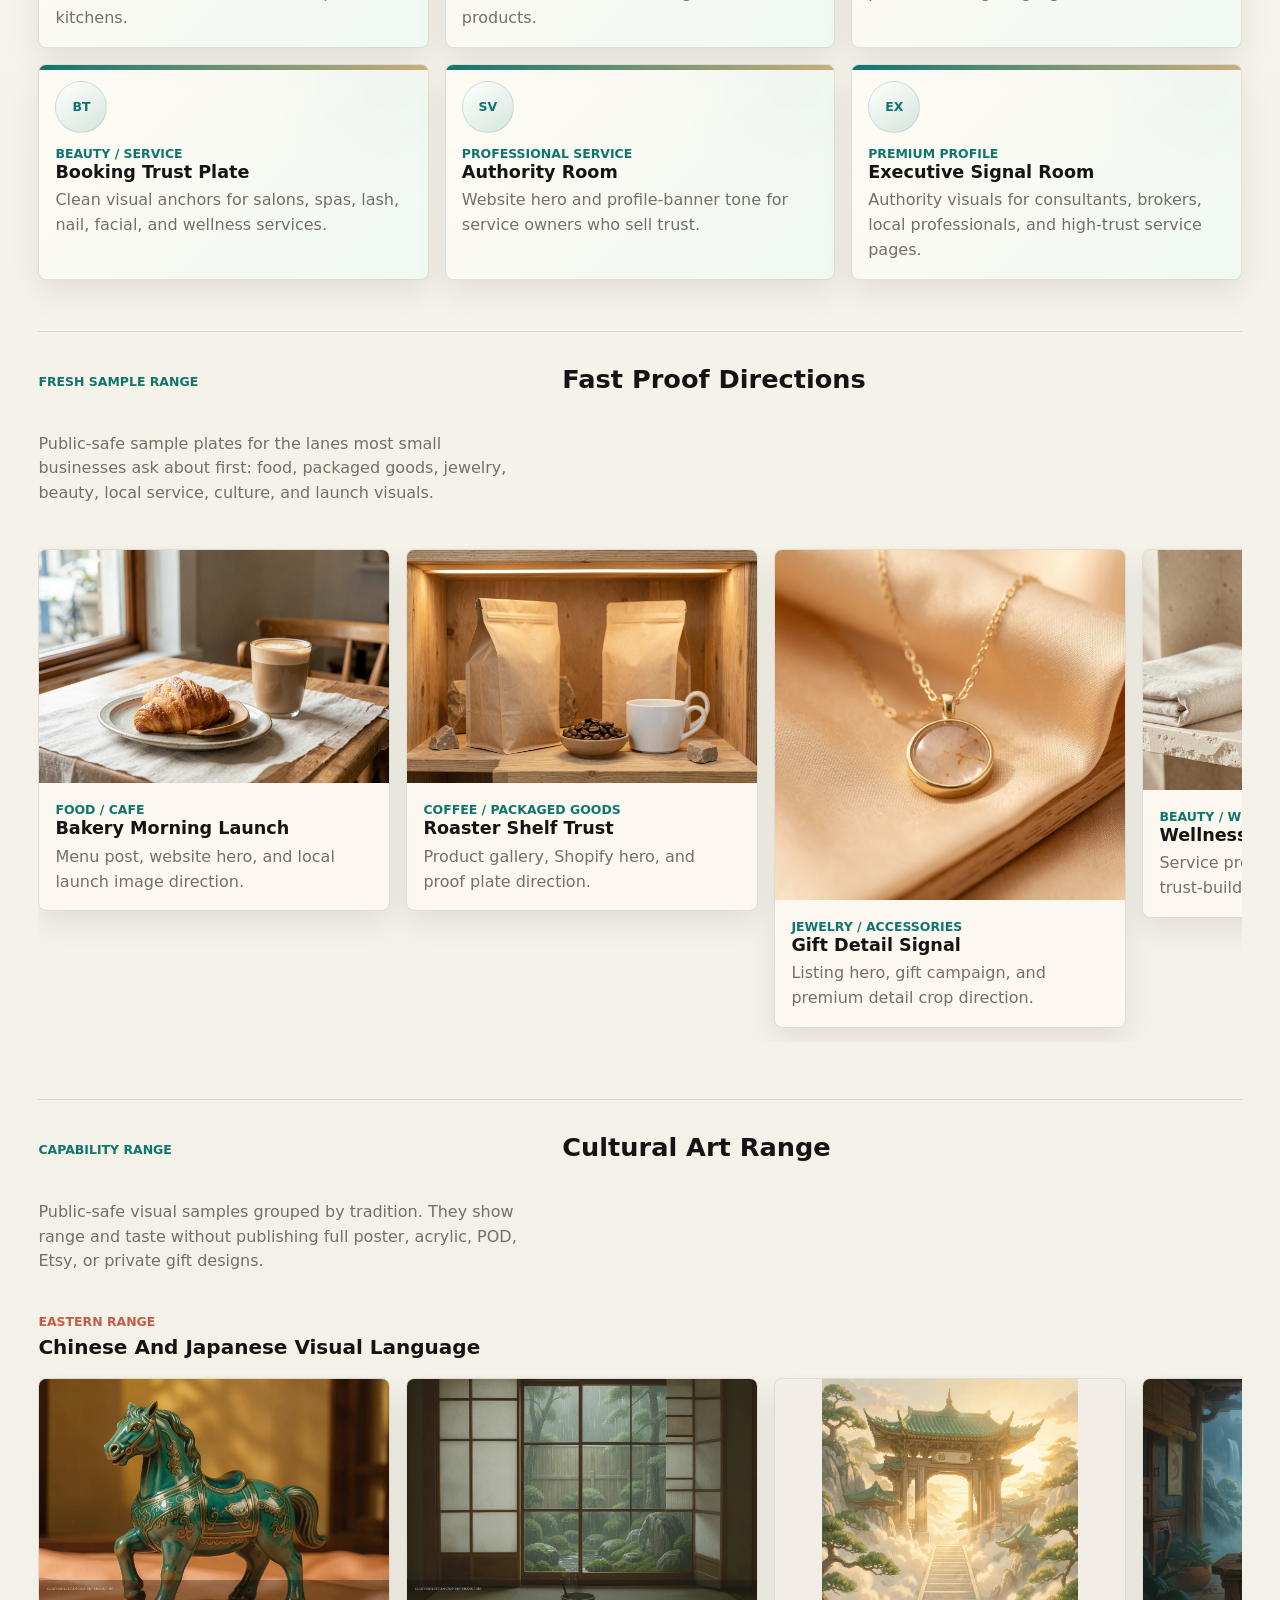
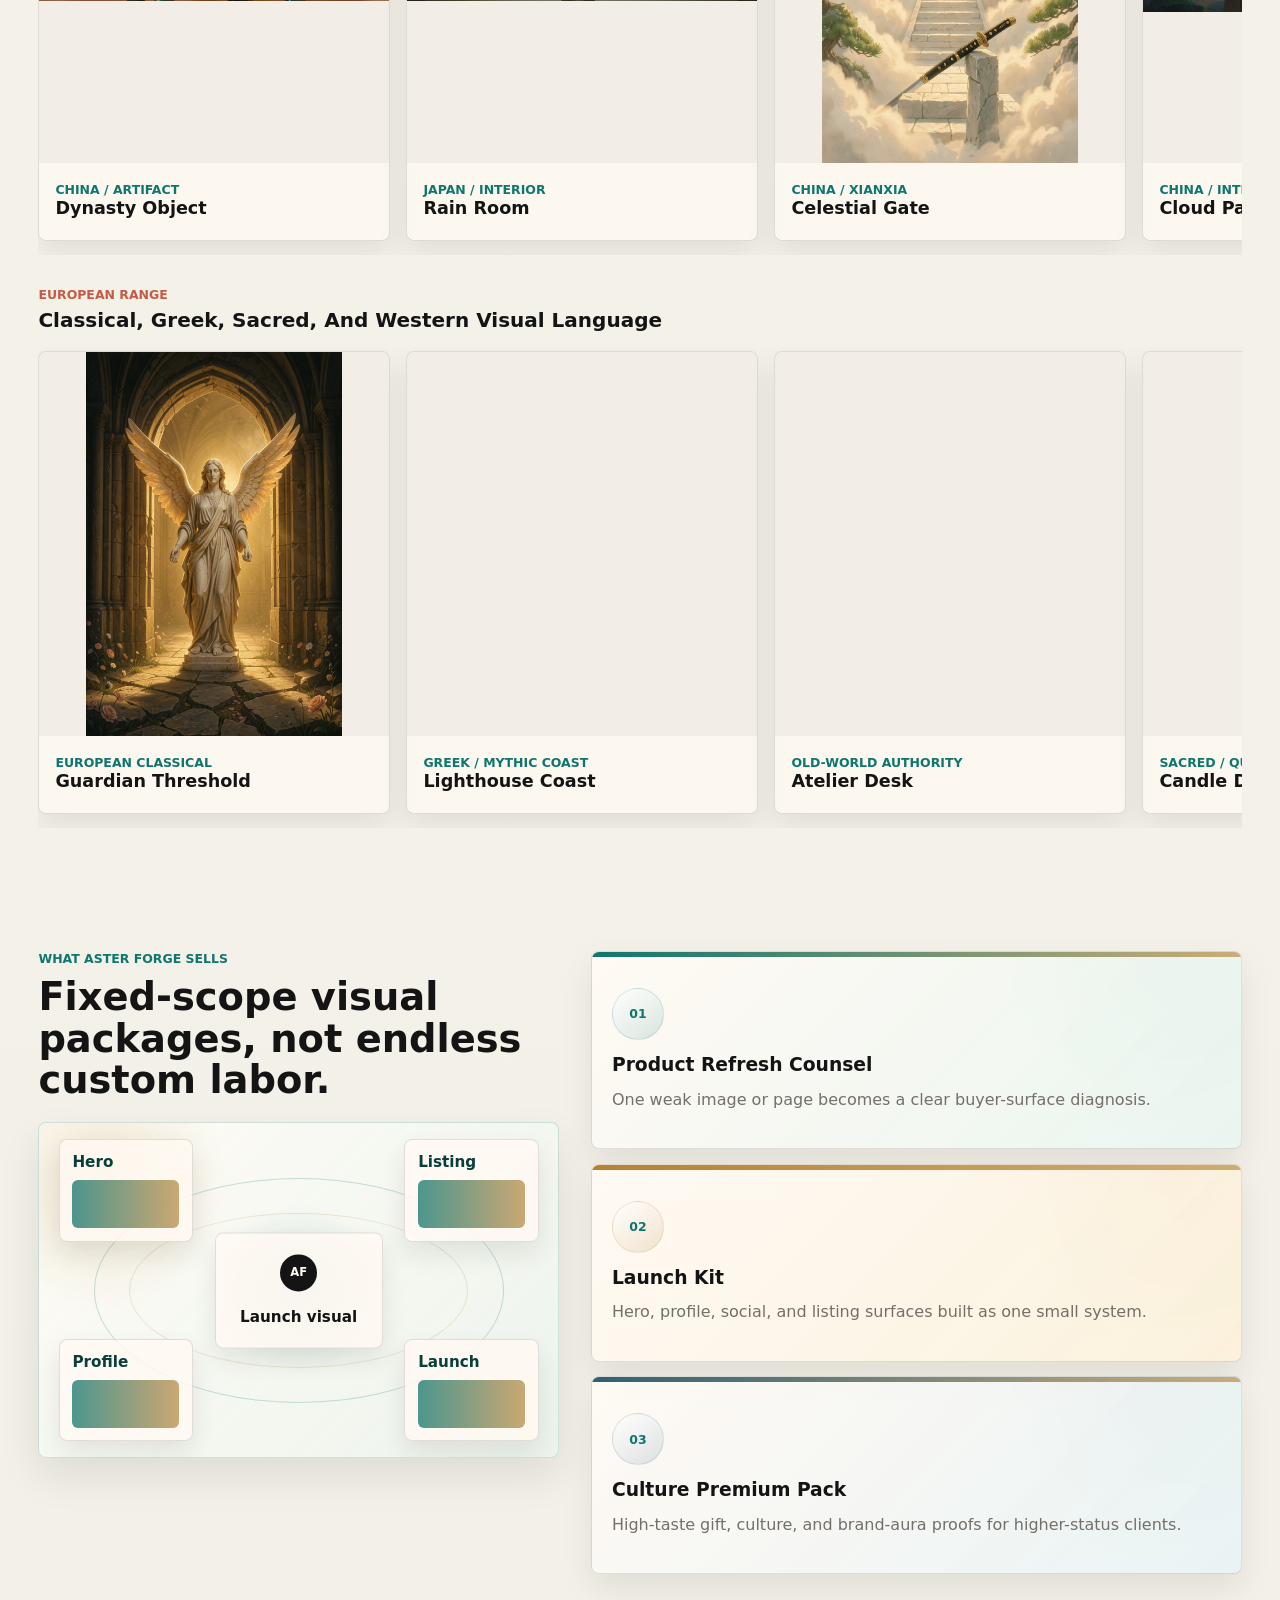
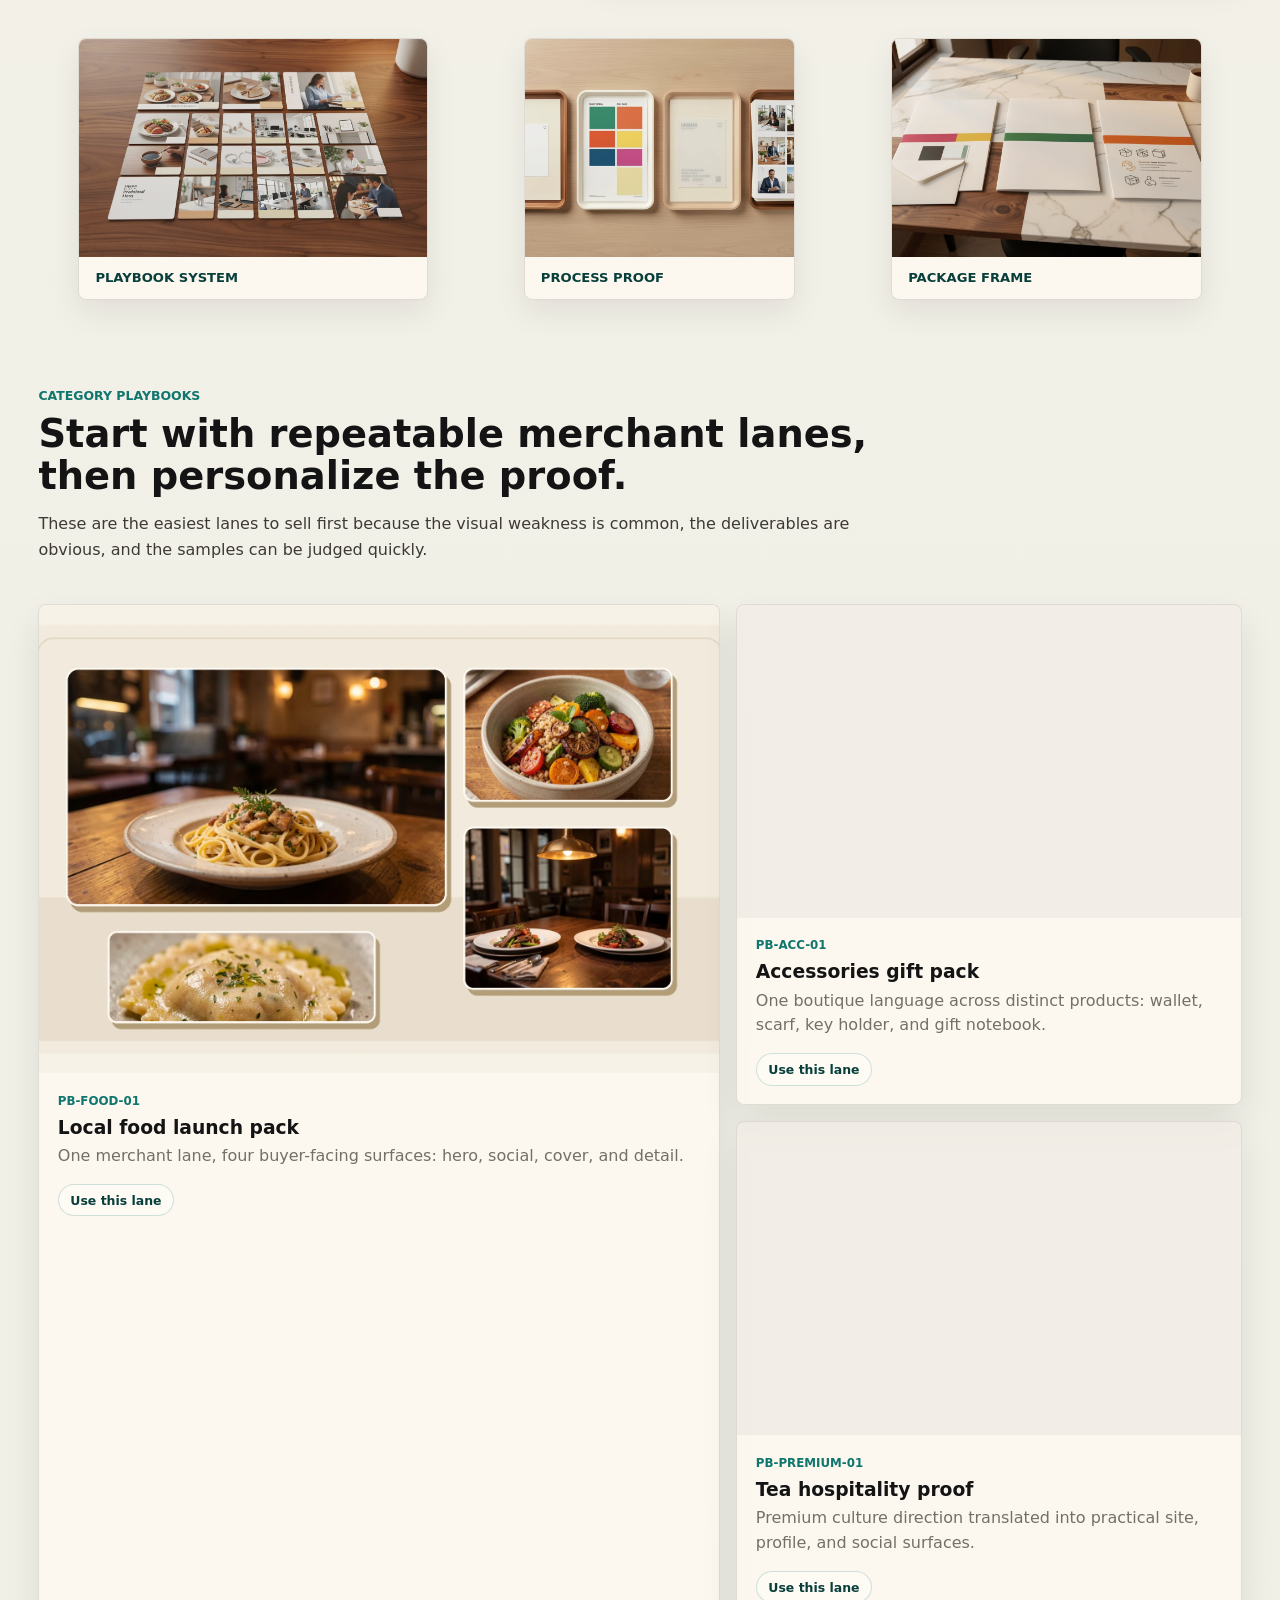
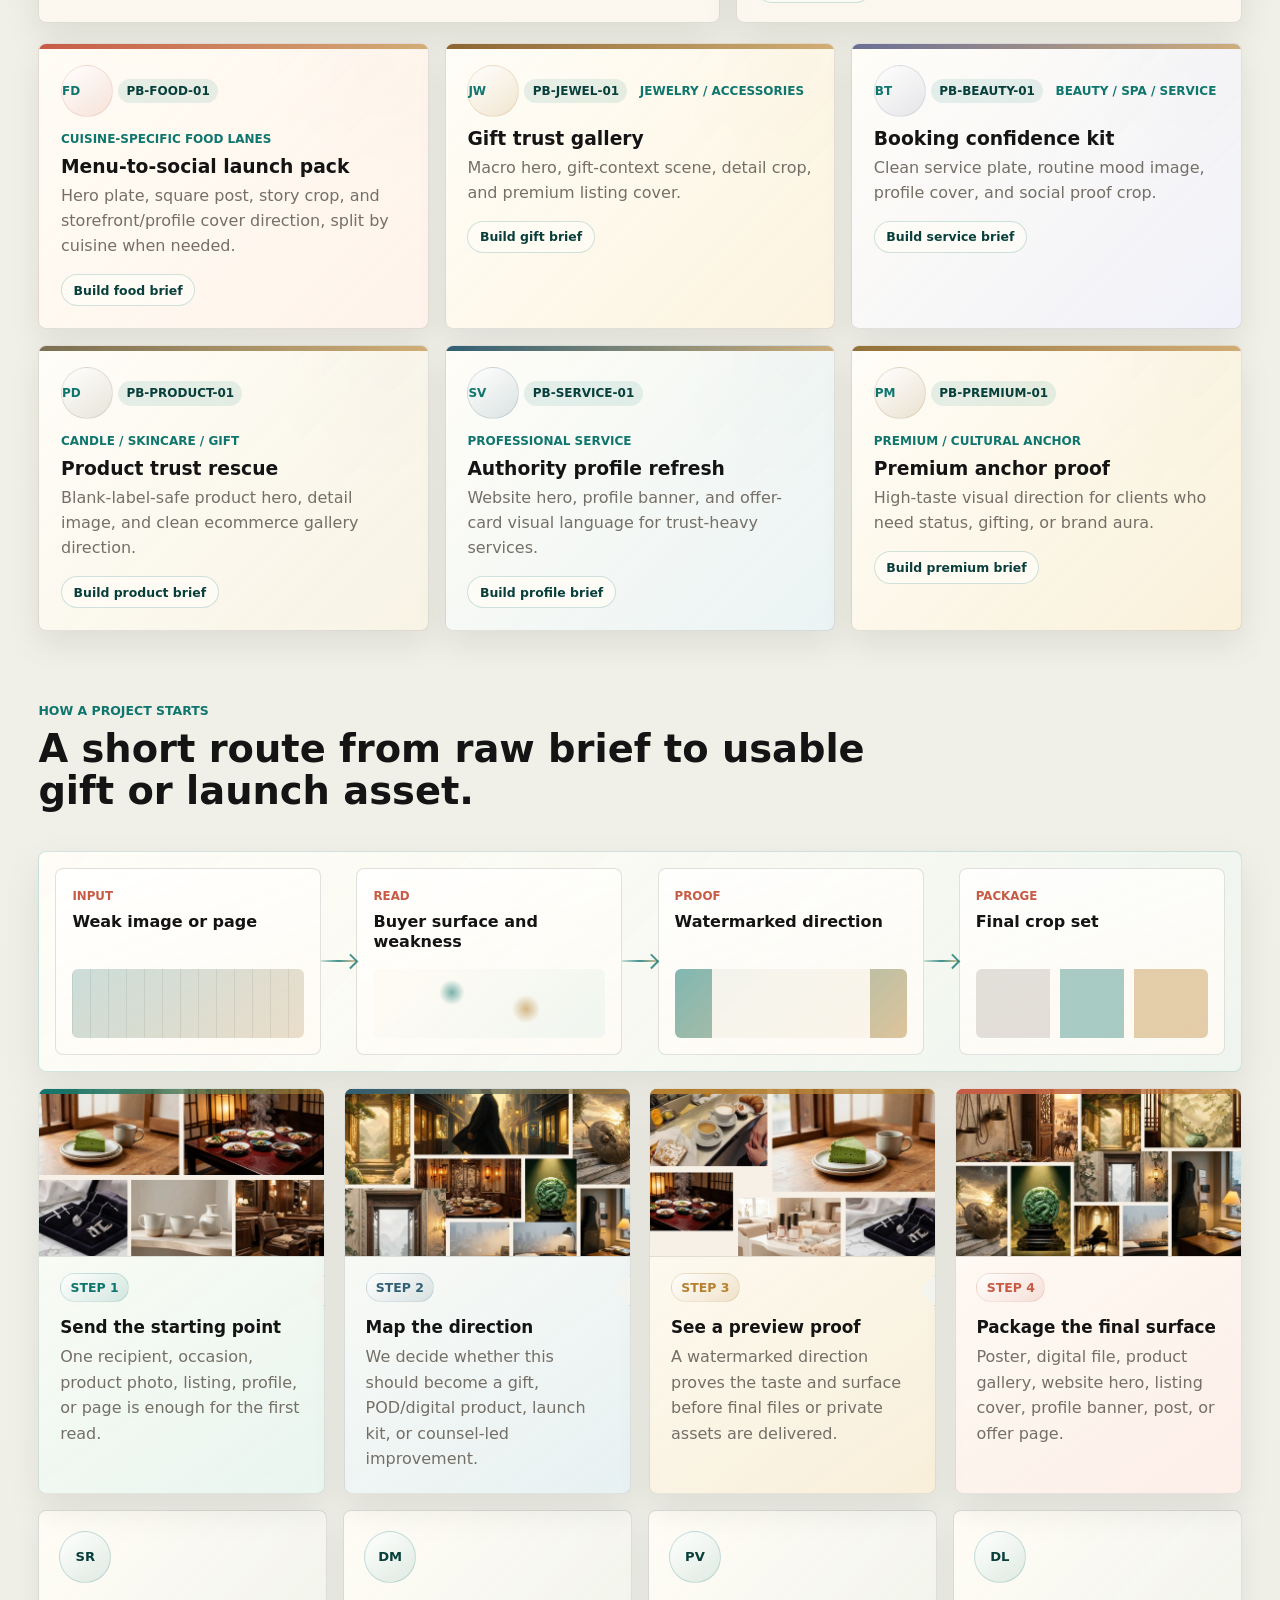
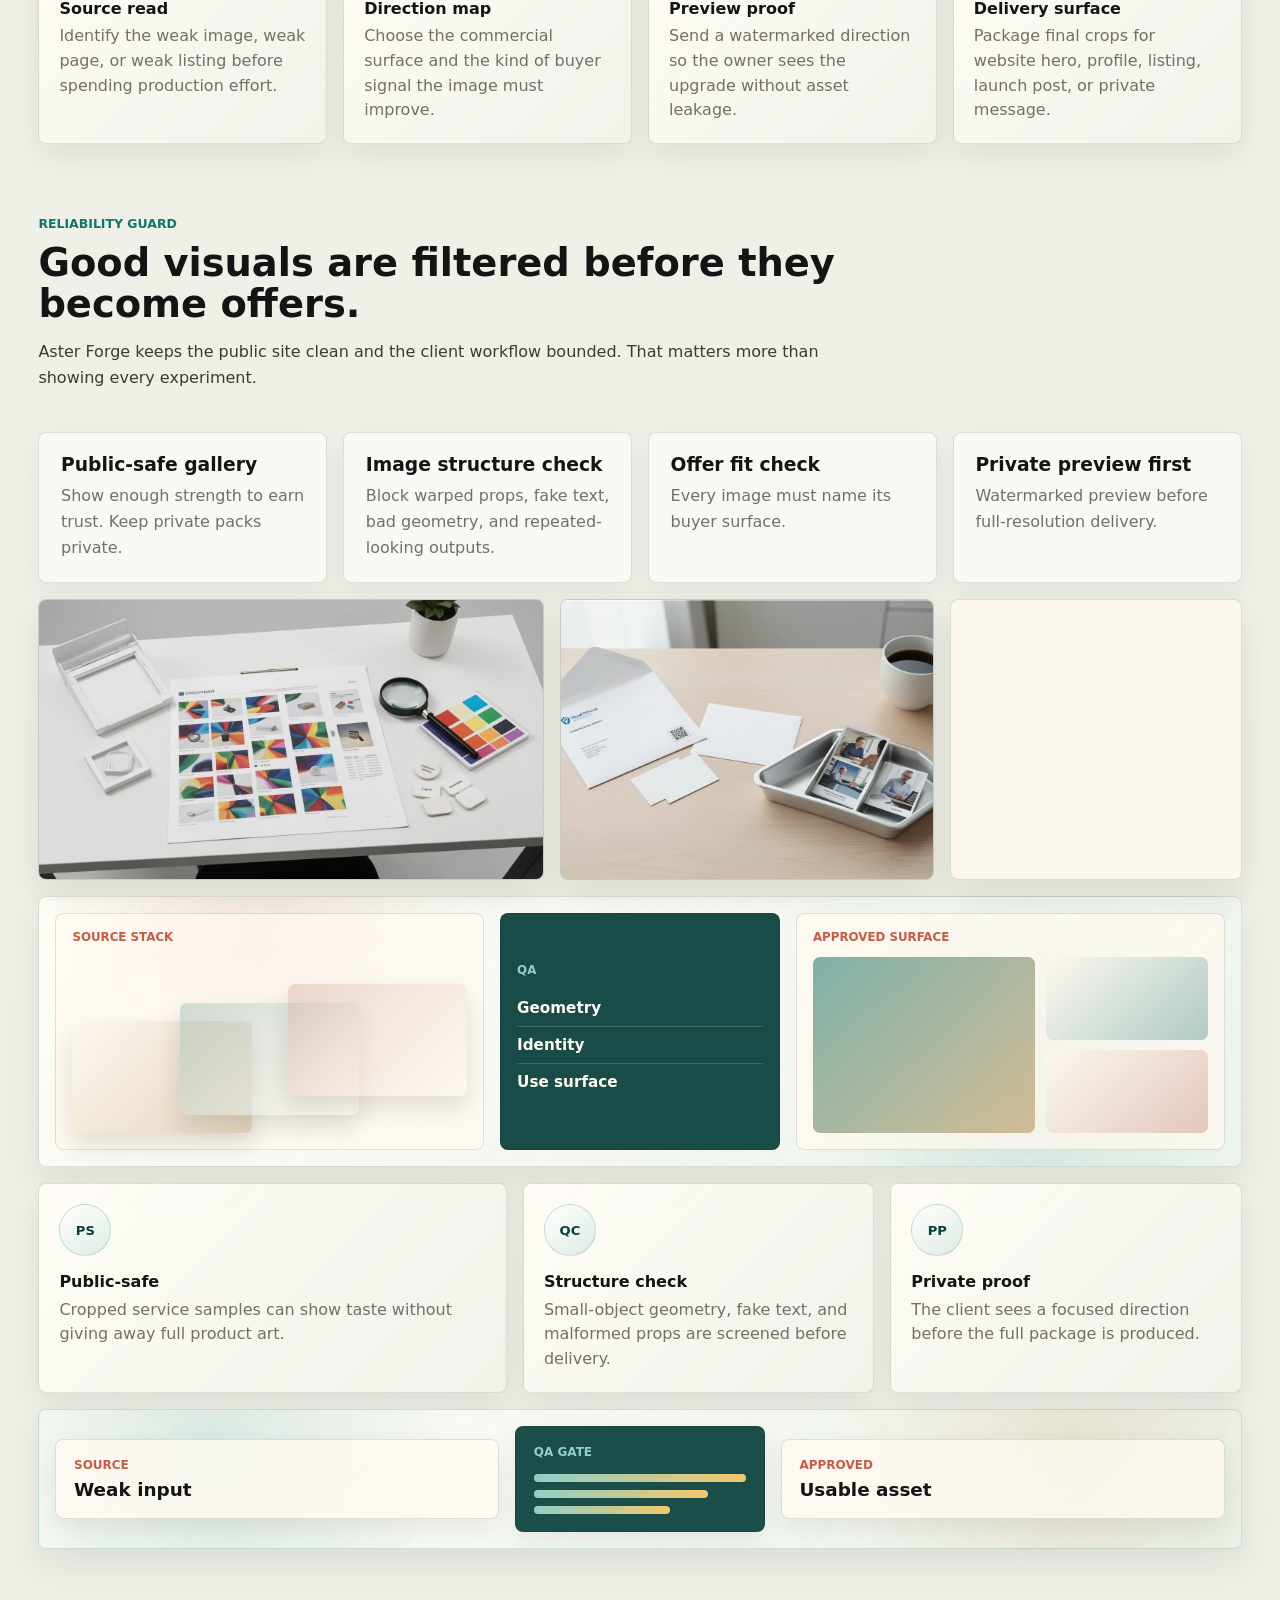
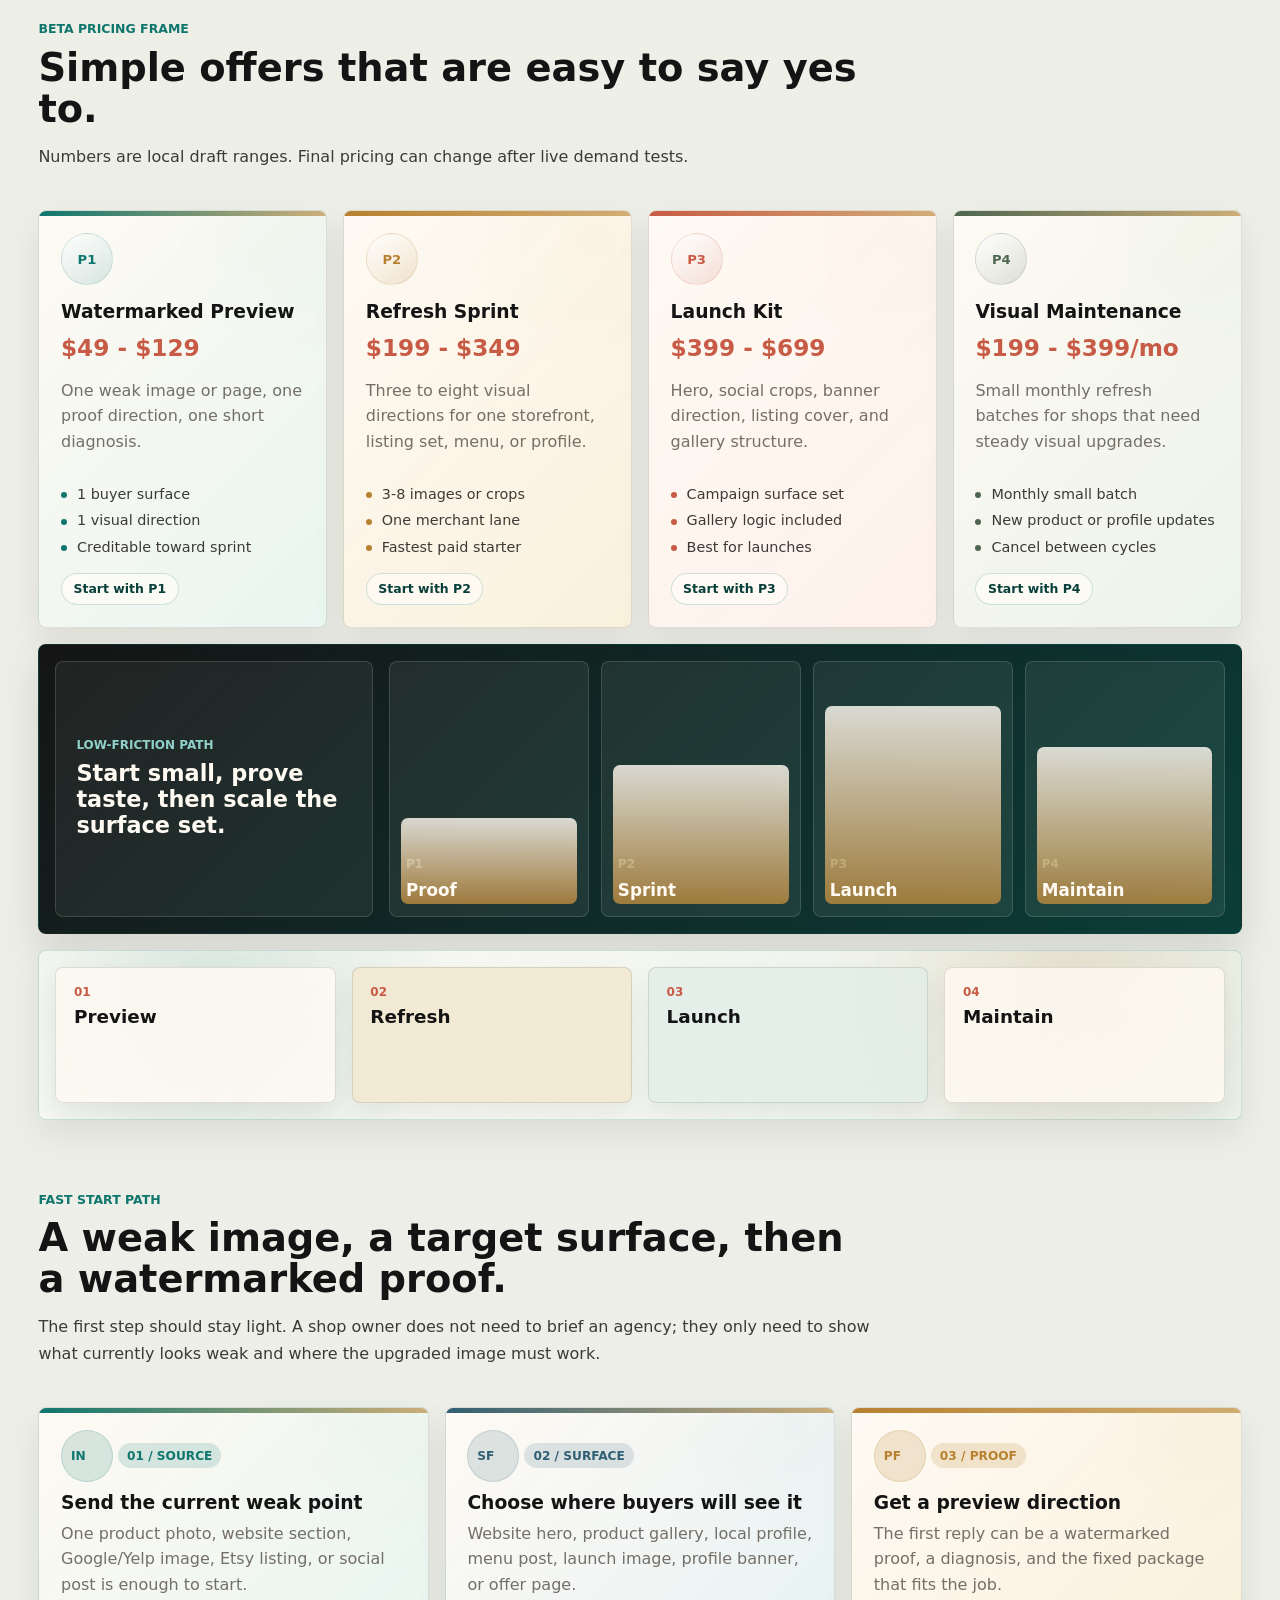
==== commit 4f945b2a: "Update Aster Forge public site" ====
--- a/index.html
+++ b/index.html
@@ -971,7 +971,7 @@
       <section id="process" class="section-block process-section">
         <div class="section-heading">
           <p class="eyebrow">How a project starts</p>
-          <h2>A short route from weak visual to usable launch asset.</h2>
+          <h2>A short route from raw brief to usable gift or launch asset.</h2>
         </div>
         <div class="project-route-visual" aria-label="Workflow proof diagram">
           <div class="route-panel route-source">
@@ -1000,24 +1000,28 @@
         </div>
         <div class="process-grid">
           <article>
+            <img data-design-id="ClawVisuals-Process-Input-0002" data-asset-id="ClawVisuals-Process-Input-0002_ProcessTile_Public_v01" data-asset-role="ProcessTile_Public" src="assets/explain/ClawVisuals-Process-Input-0002_ProcessTile_Public_v01.webp" alt="Input examples across hospitality, product, gift, and service lanes" decoding="async" loading="lazy">
             <span>Step 1</span>
-            <h3>Send the weak point</h3>
-            <p>One image, listing, profile, or page.</p>
-          </article>
-          <article>
+            <h3>Send the starting point</h3>
+            <p>One recipient, occasion, product photo, listing, profile, or page is enough for the first read.</p>
+          </article>
+          <article>
+            <img data-design-id="ClawVisuals-Process-Direction-0002" data-asset-id="ClawVisuals-Process-Direction-0002_ProcessTile_Public_v01" data-asset-role="ProcessTile_Public" src="assets/explain/ClawVisuals-Process-Direction-0002_ProcessTile_Public_v01.webp" alt="Direction map showing persona, culture, merchant, and product lanes" decoding="async" loading="lazy">
             <span>Step 2</span>
-            <h3>Receive a preview direction</h3>
-            <p>Watermarked proof or diagnosis first.</p>
-          </article>
-          <article>
+            <h3>Map the direction</h3>
+            <p>We decide whether this should become a gift, POD/digital product, launch kit, or counsel-led improvement.</p>
+          </article>
+          <article>
+            <img data-design-id="ClawVisuals-Process-Proof-0002" data-asset-id="ClawVisuals-Process-Proof-0002_ProcessTile_Public_v01" data-asset-role="ProcessTile_Public" src="assets/explain/ClawVisuals-Process-Proof-0002_ProcessTile_Public_v01.webp" alt="Preview proof examples before full production and delivery" decoding="async" loading="lazy">
             <span>Step 3</span>
-            <h3>Pick a fixed package</h3>
-            <p>Sprint, launch kit, or maintenance.</p>
-          </article>
-          <article>
+            <h3>See a preview proof</h3>
+            <p>A watermarked direction proves the taste and surface before final files or private assets are delivered.</p>
+          </article>
+          <article>
+            <img data-design-id="ClawVisuals-Process-Surface-0002" data-asset-id="ClawVisuals-Process-Surface-0002_ProcessTile_Public_v01" data-asset-role="ProcessTile_Public" src="assets/explain/ClawVisuals-Process-Surface-0002_ProcessTile_Public_v01.webp" alt="Packaged final surfaces for product, culture, music, and launch use" decoding="async" loading="lazy">
             <span>Step 4</span>
-            <h3>Use it where buyers look</h3>
-            <p>Hero, gallery, profile, listing, post, or offer page.</p>
+            <h3>Package the final surface</h3>
+            <p>Poster, digital file, product gallery, website hero, listing cover, profile banner, post, or offer page.</p>
           </article>
         </div>
         <div class="process-visual-strip text-strip" aria-label="Visual process guard examples">
--- a/styles.css
+++ b/styles.css
@@ -2702,12 +2702,13 @@
   --step-soft: rgba(15, 118, 110, 0.14);
   --step-wash: rgba(237, 247, 241, 0.82);
   position: relative;
-  min-height: 13rem;
+  overflow: hidden;
+  min-height: 22rem;
   border-color: rgba(20, 20, 21, 0.1);
   background:
     linear-gradient(145deg, rgba(255, 253, 247, 0.92), var(--step-wash)),
     radial-gradient(circle at 88% 12%, var(--step-soft), transparent 28%);
-  padding: 1.3rem;
+  padding: 0 1.3rem 1.3rem;
   box-shadow: 0 16px 34px rgba(22, 18, 13, 0.08);
   counter-increment: project-step;
 }
@@ -2734,6 +2735,17 @@
   background: var(--paper);
   content: "";
   transform: translateY(-50%) rotate(45deg);
+}
+
+.process-grid article > img {
+  width: calc(100% + 2.6rem);
+  max-width: none;
+  height: clamp(10.5rem, 13vw, 14.25rem);
+  margin: 0 -1.3rem 1rem;
+  object-fit: cover;
+  object-position: center;
+  border-bottom: 1px solid rgba(20, 20, 21, 0.08);
+  background: rgba(20, 20, 21, 0.04);
 }
 
 .process-grid article:nth-child(1) {
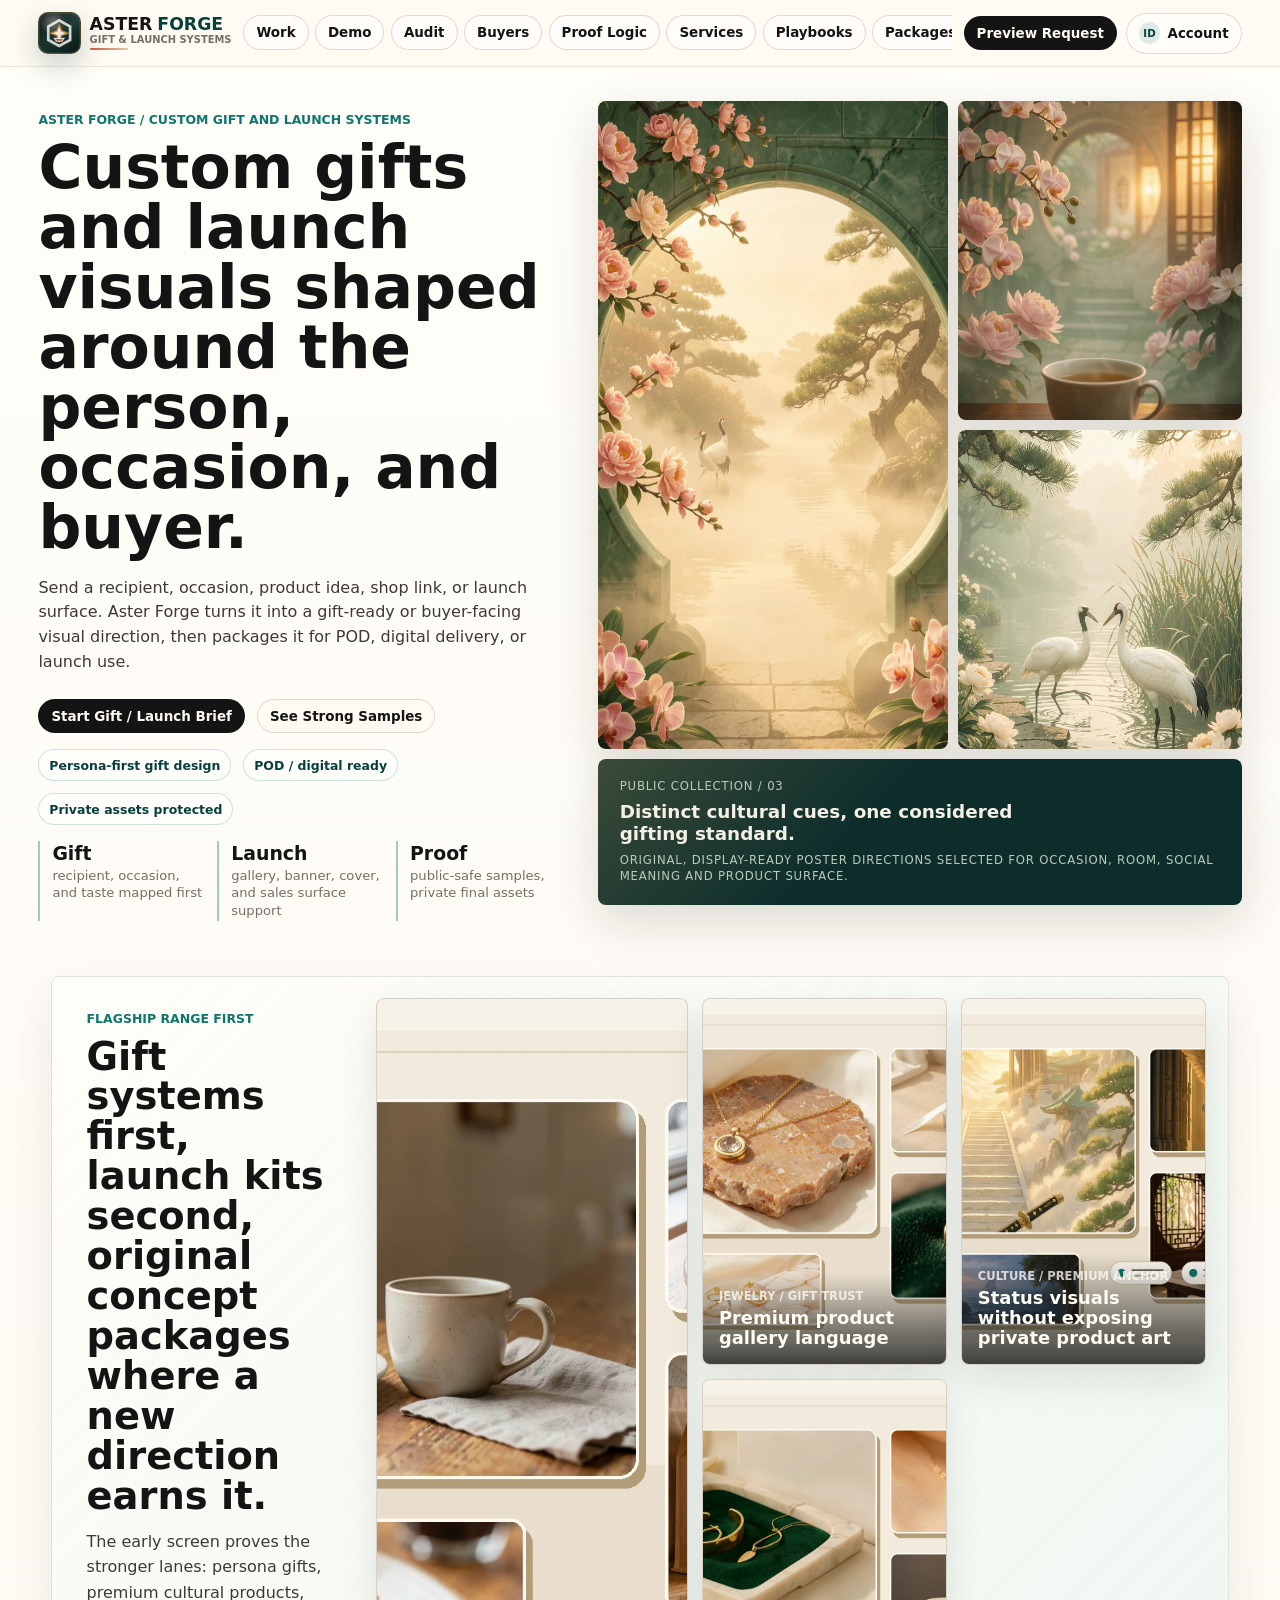
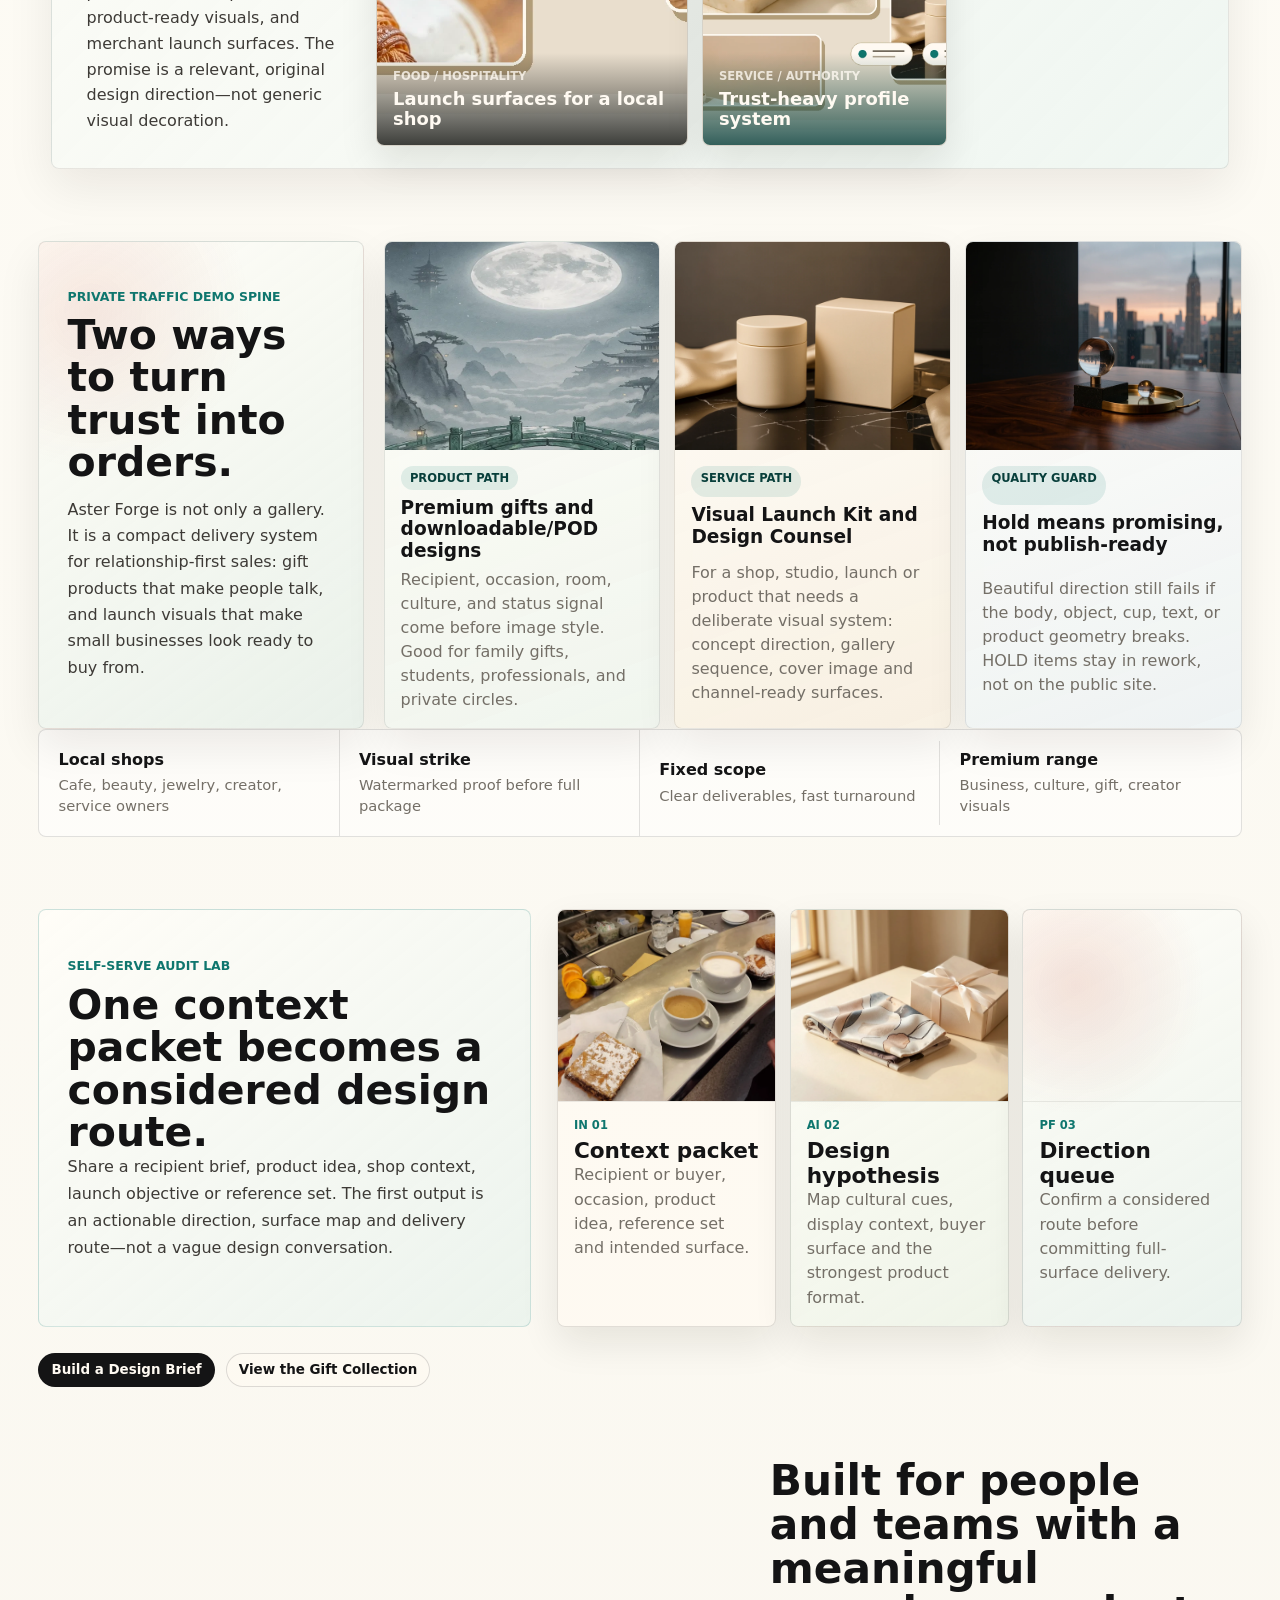
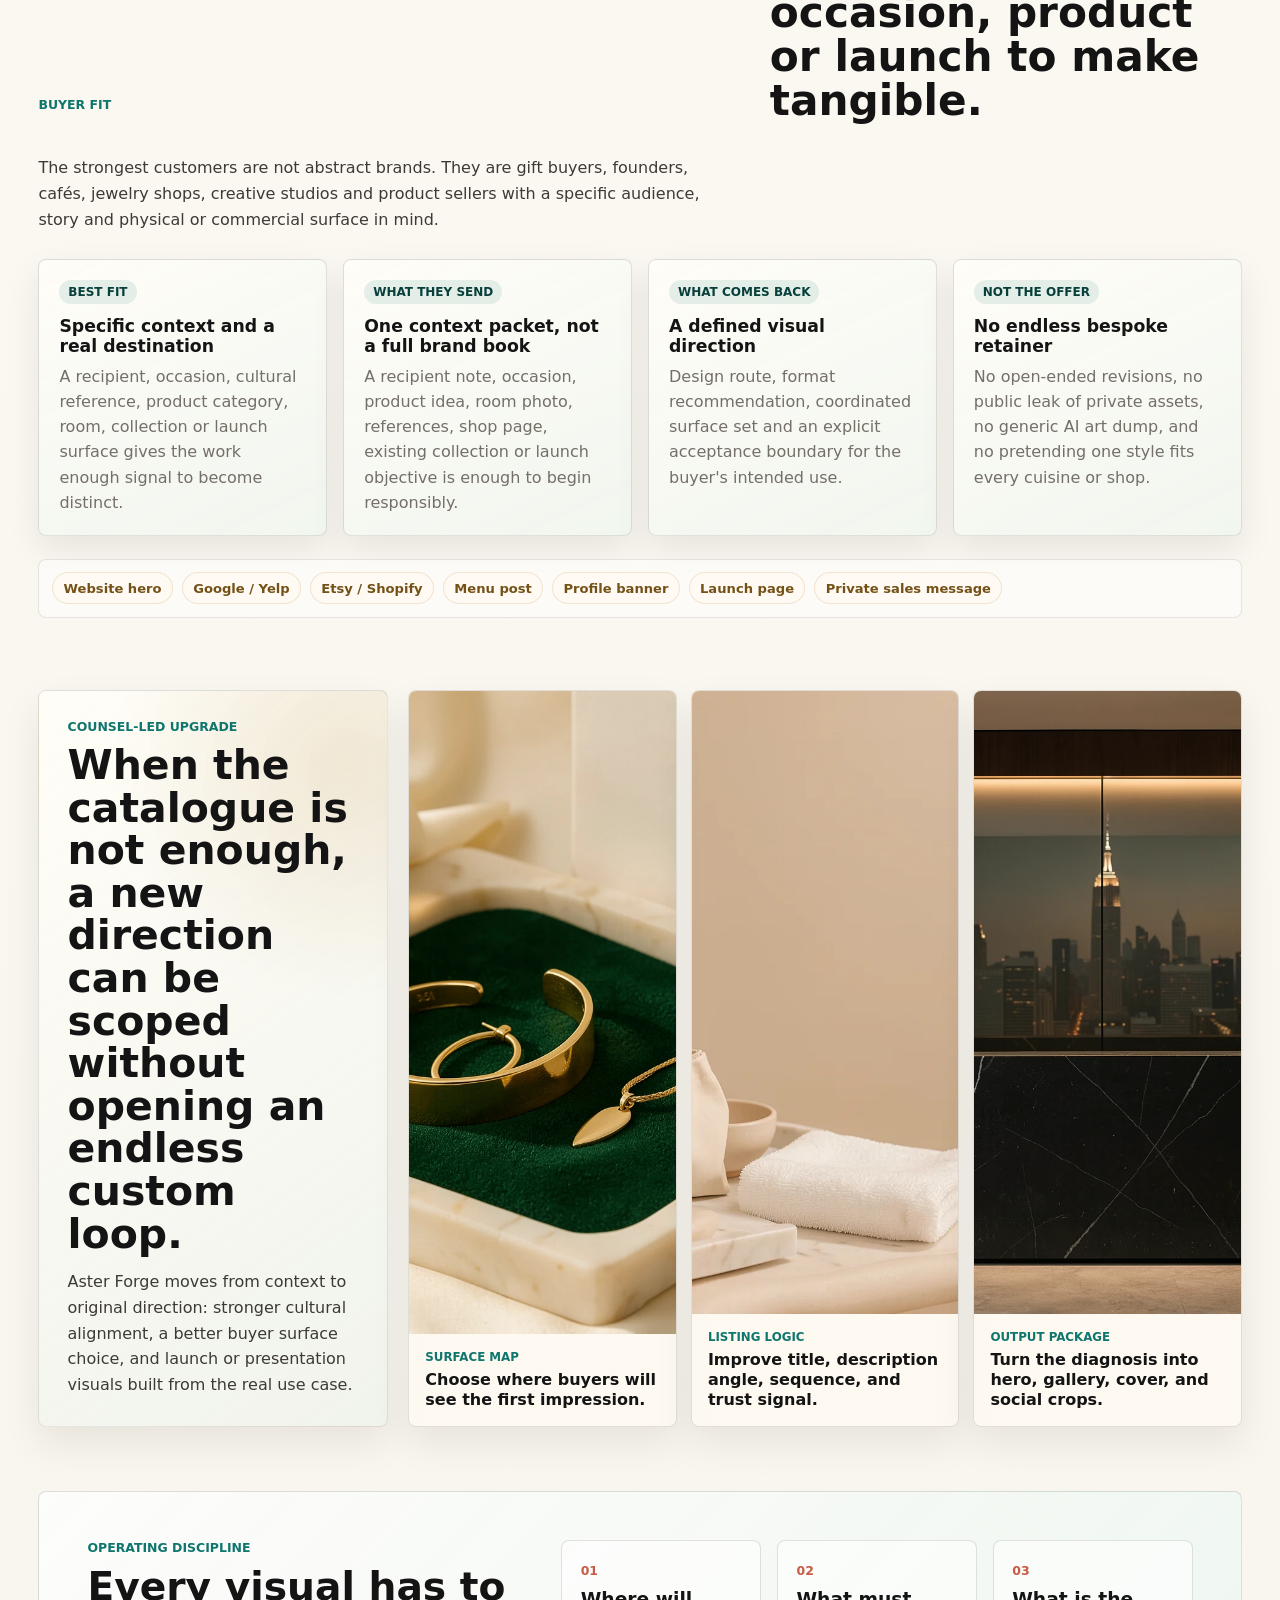
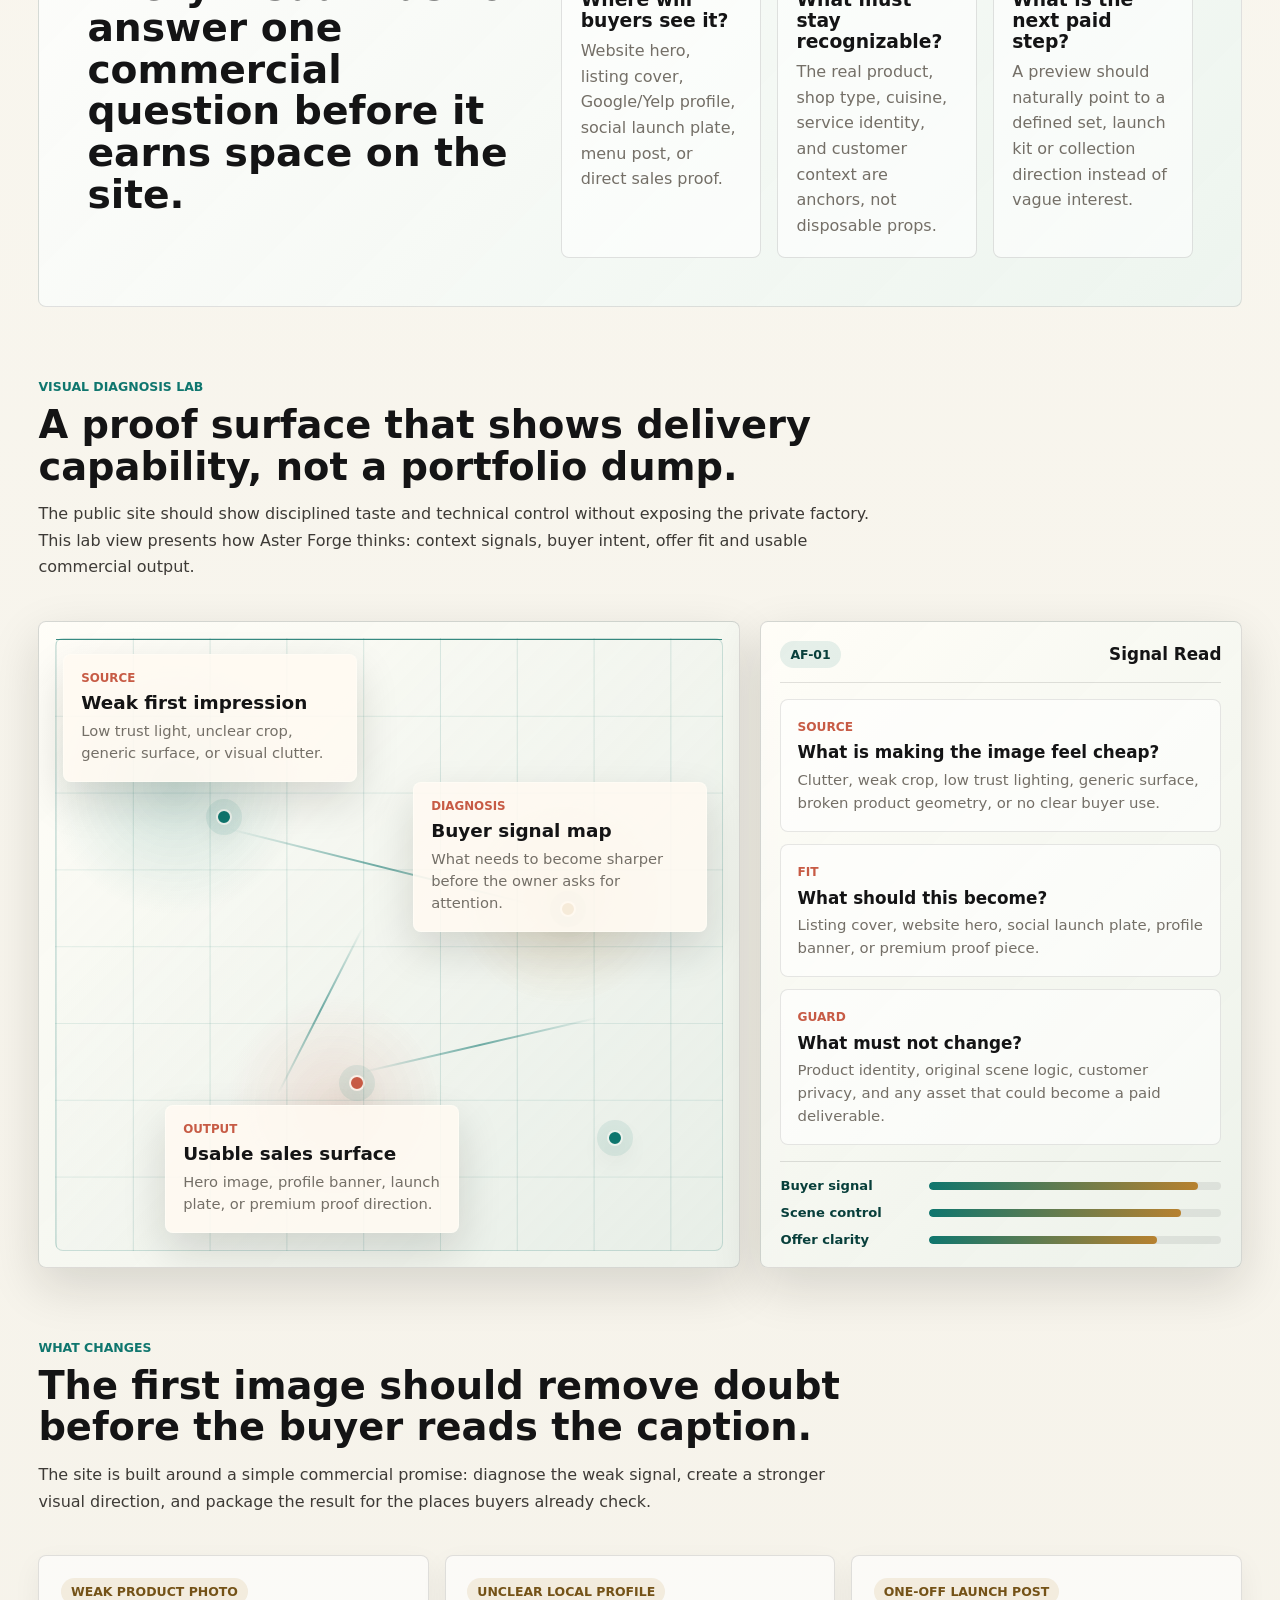
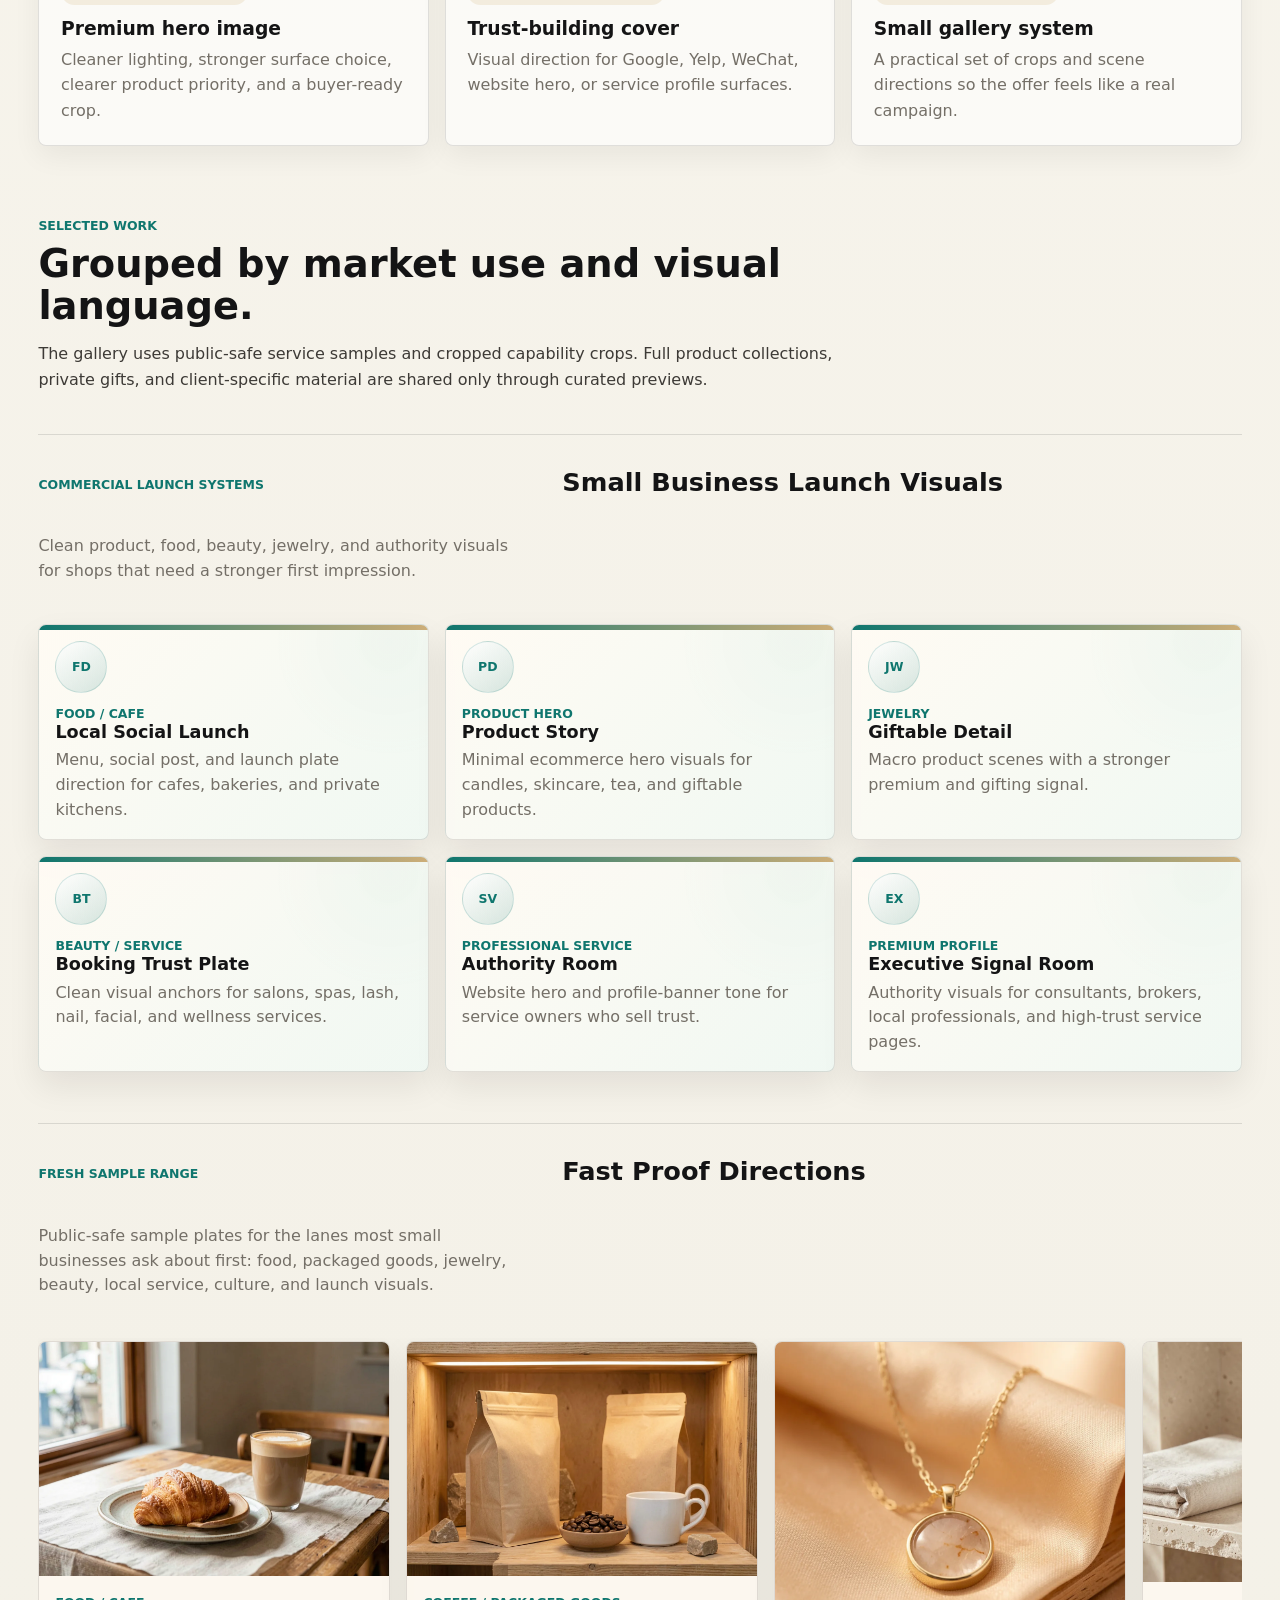
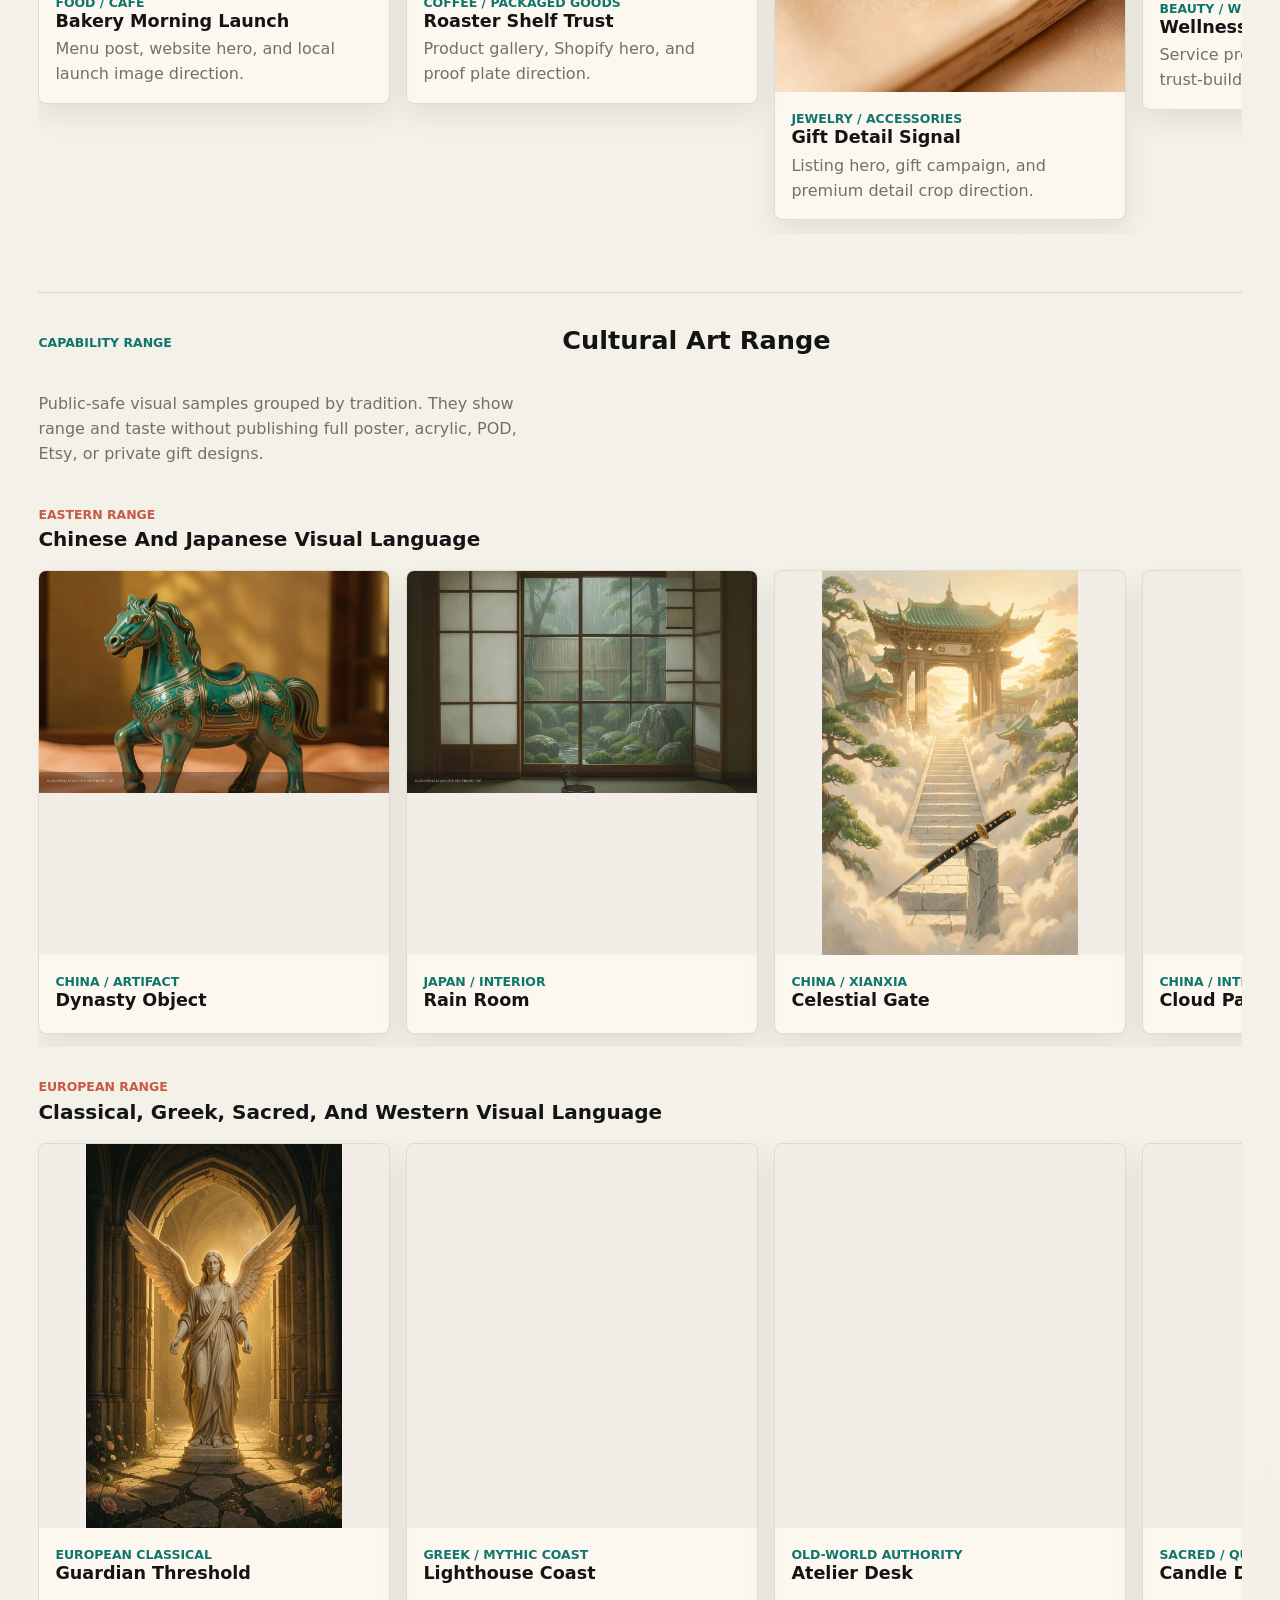
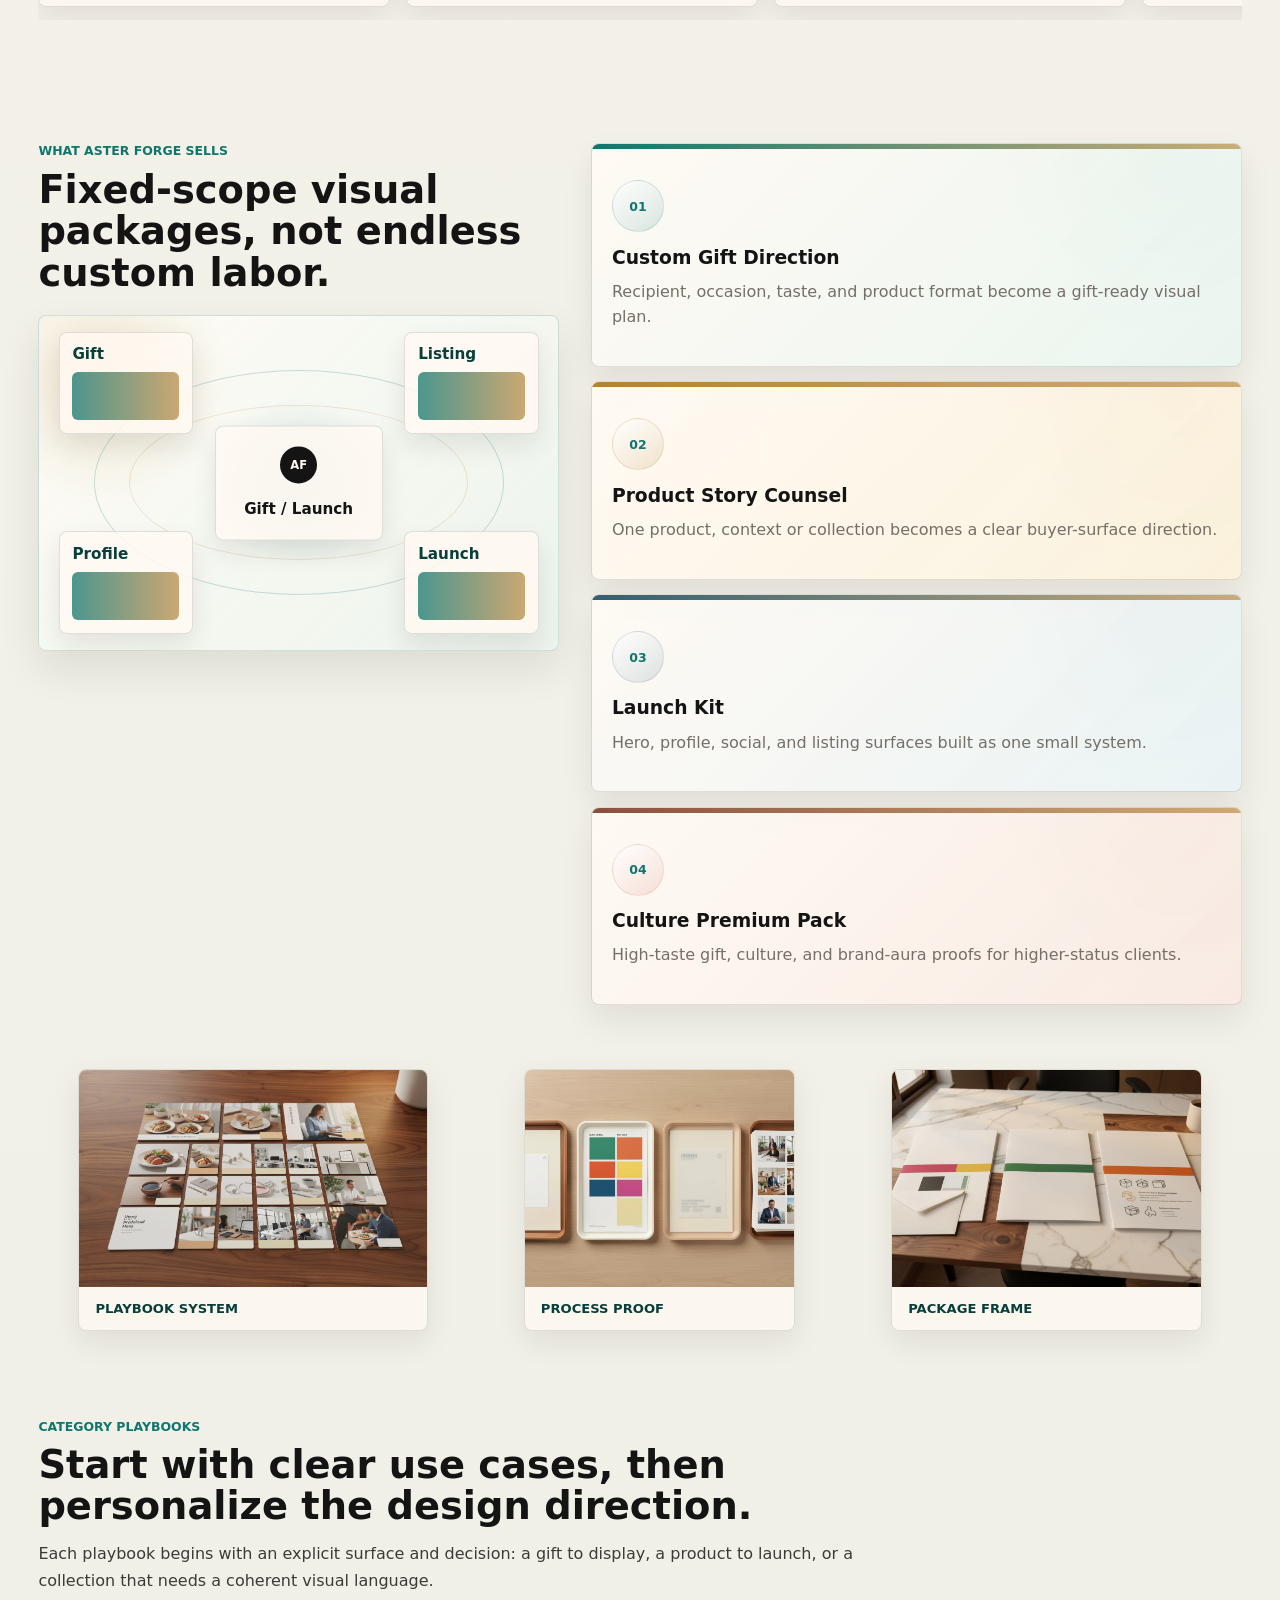
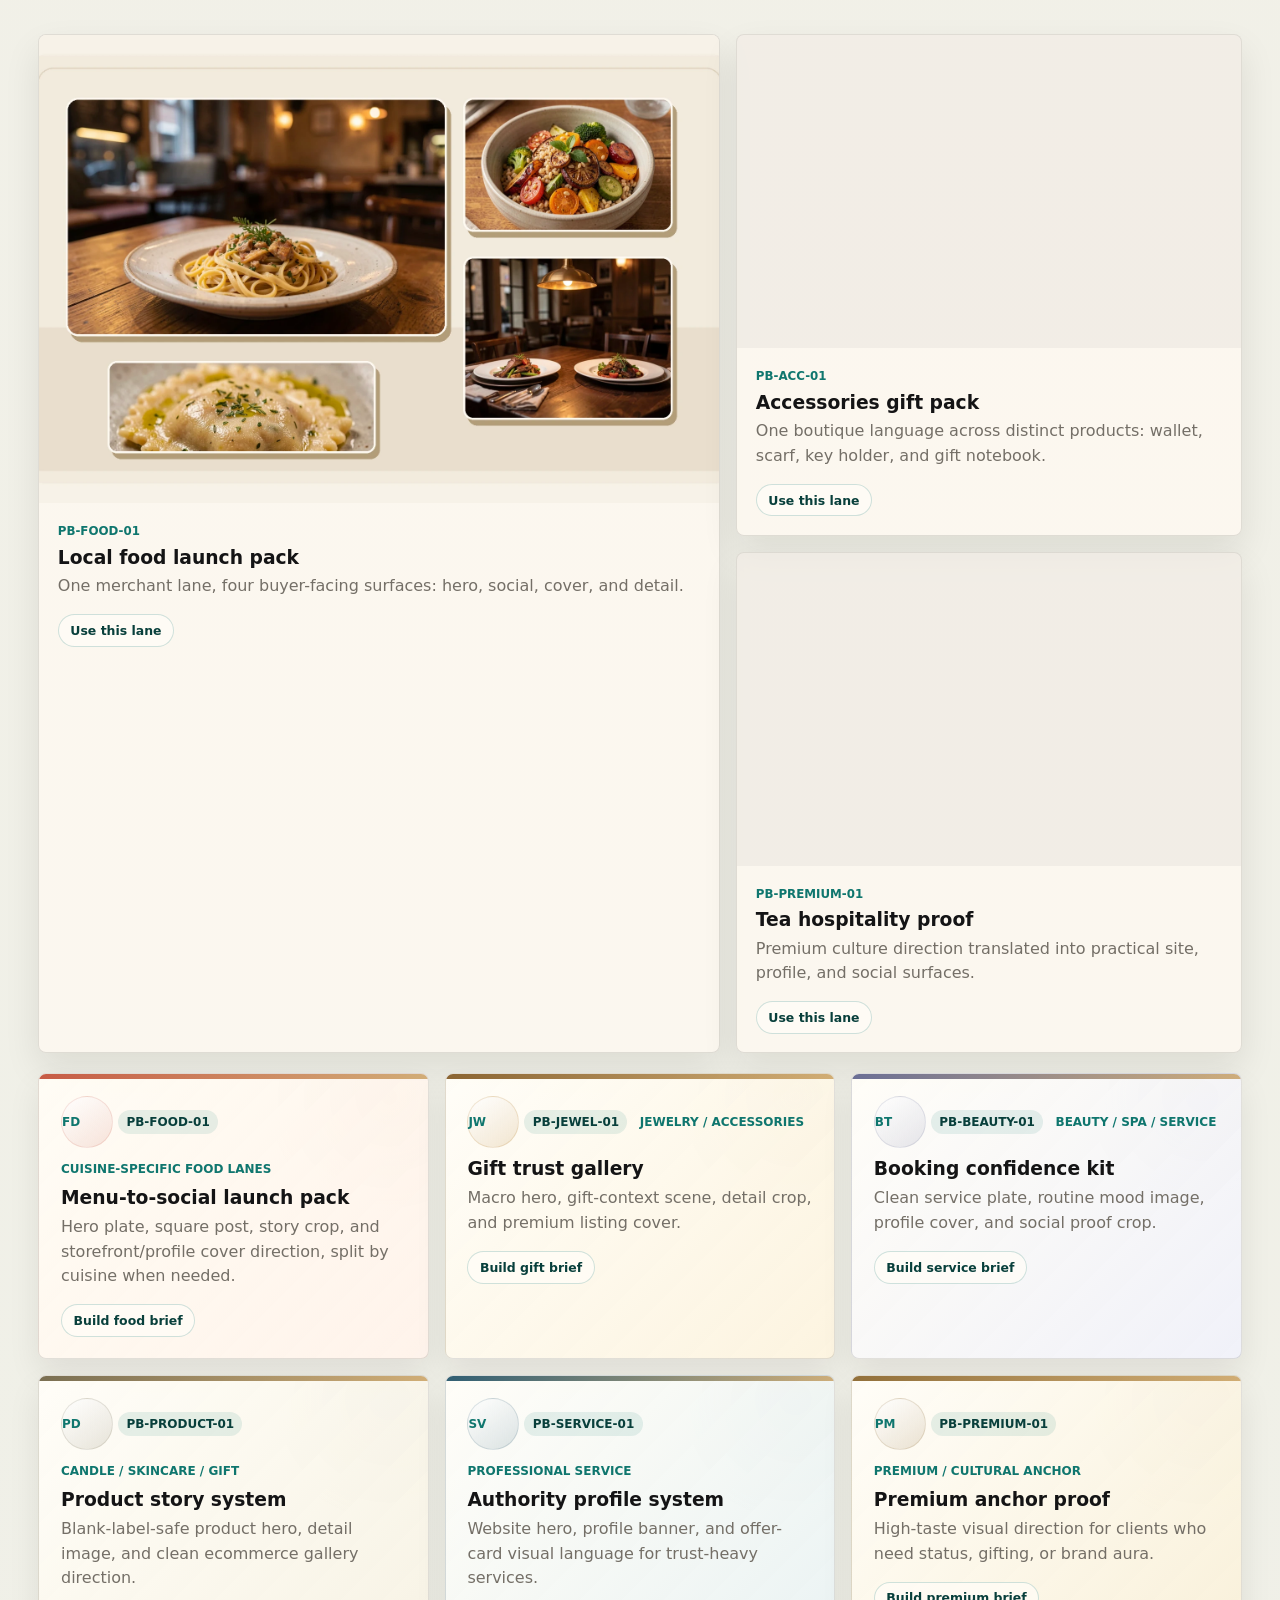
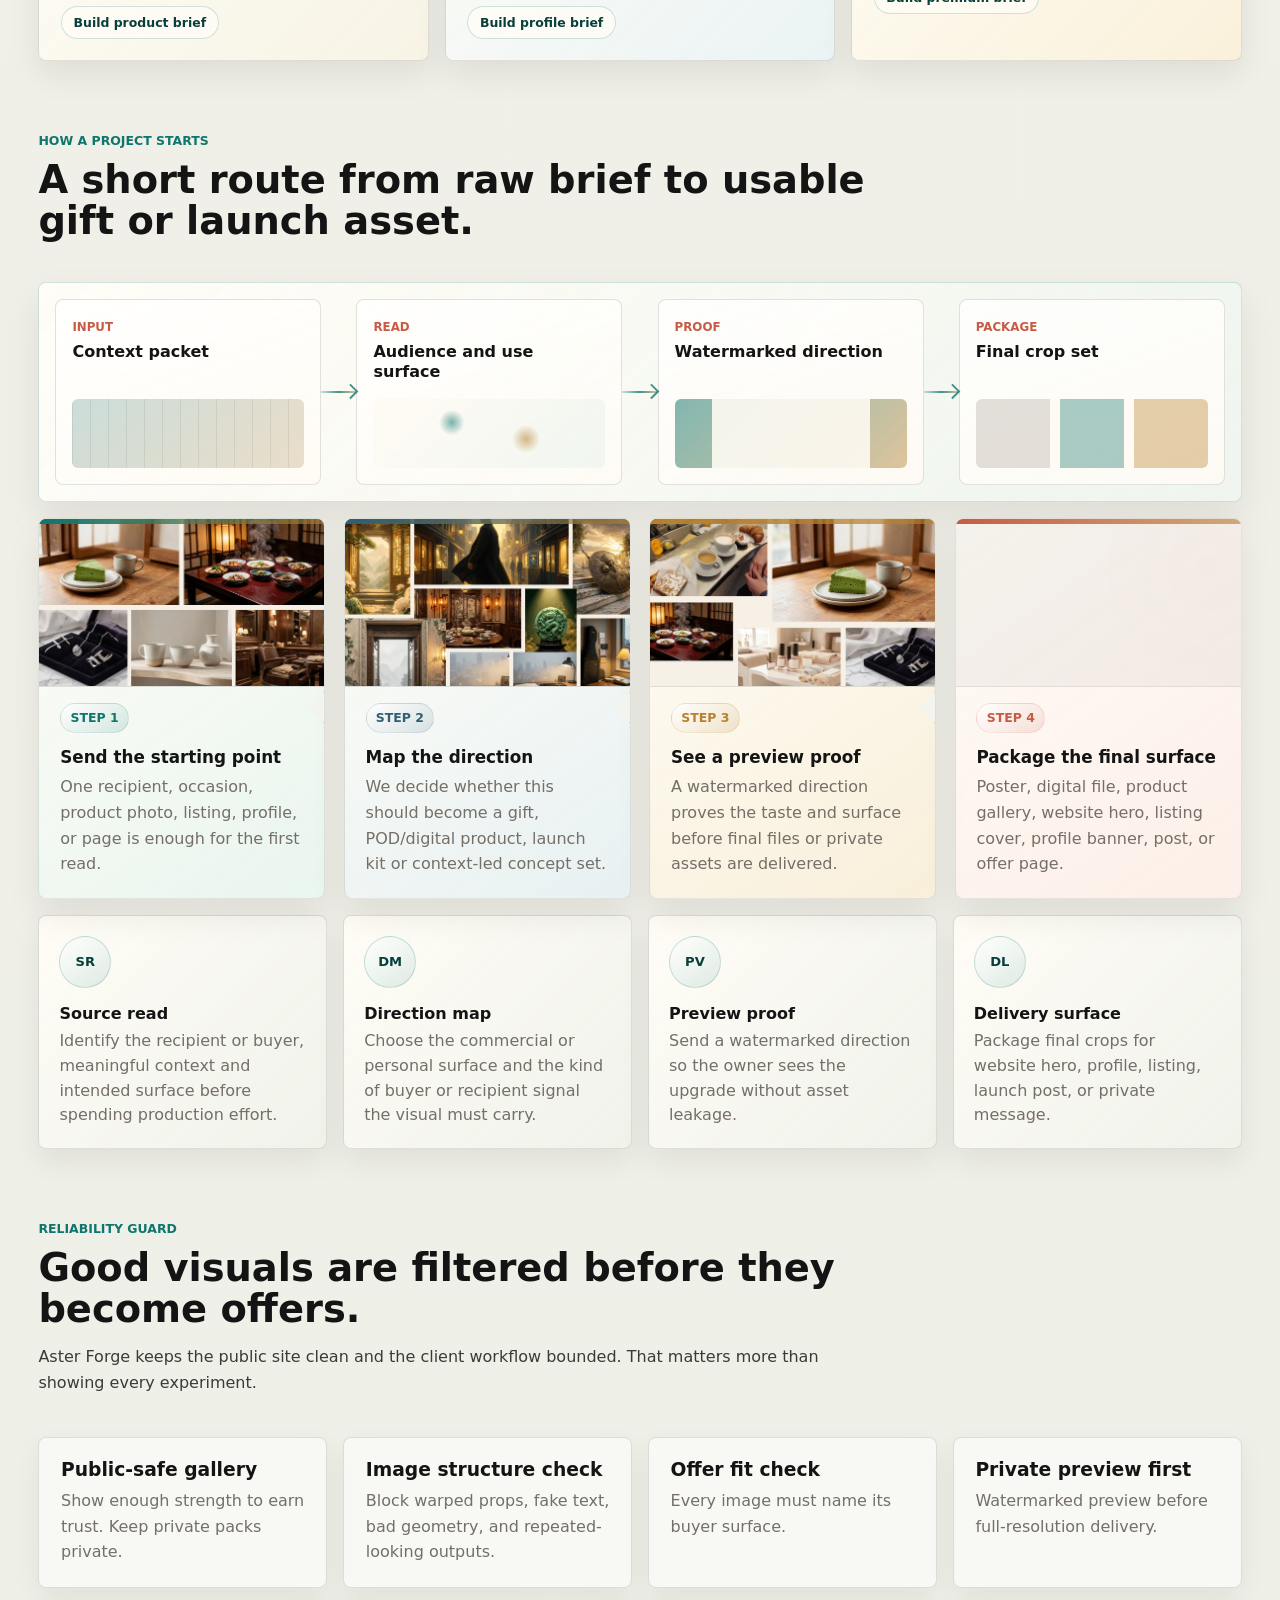
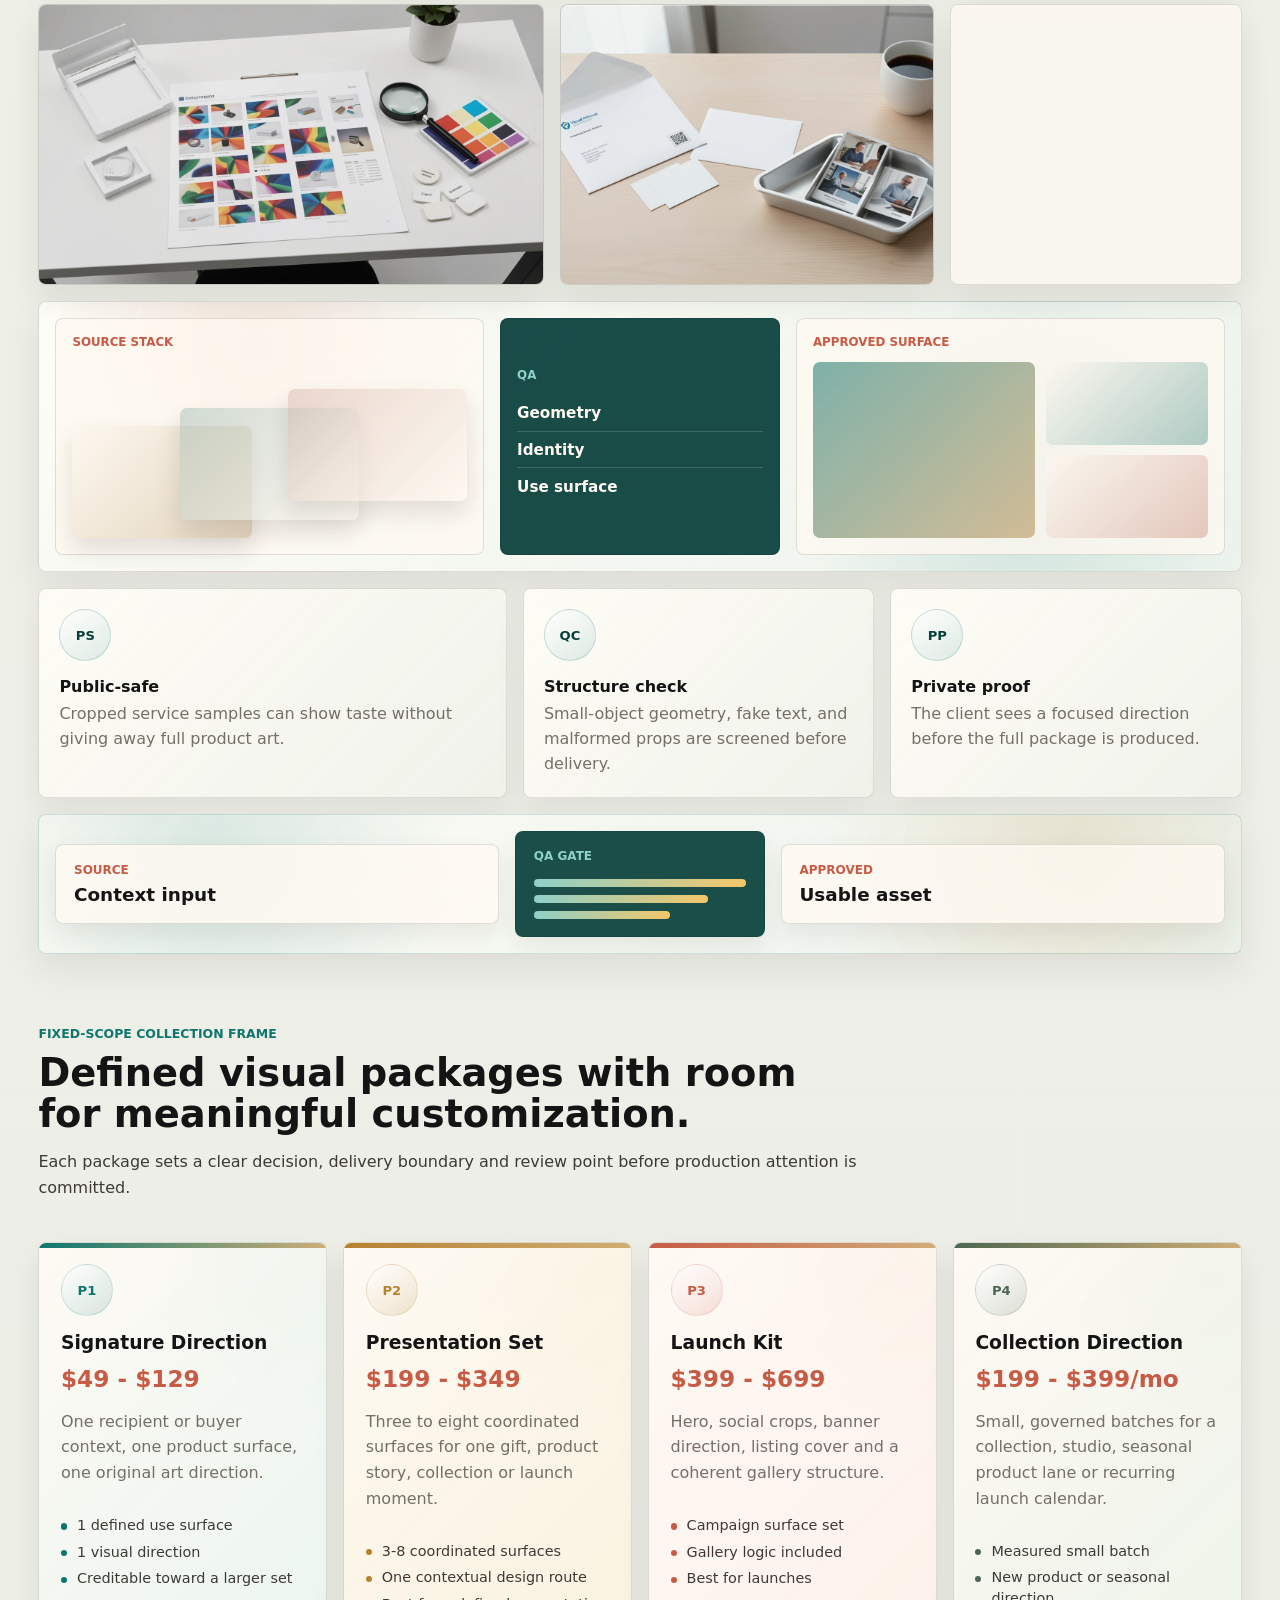
==== commit 4a56142d: "feat(aster): launch context-led custom gift collection" ====
--- a/index.html
+++ b/index.html
@@ -16,18 +16,18 @@
     <meta property="og:url" content="https://aster-forge.com/">
     <meta property="og:site_name" content="Aster Forge">
     <meta property="og:type" content="website">
-    <meta property="og:image" content="https://aster-forge.com/assets/business/ClawVisuals-B2B-Food-0002_WorkCard_Public_v01.webp">
+    <meta property="og:image" content="https://aster-forge.com/assets/site/jade-moon-gate-poster.jpg">
     <meta name="twitter:card" content="summary_large_image">
     <meta name="twitter:title" content="Aster Forge - Custom Gifts and Visual Launch Kits">
     <meta
       name="twitter:description"
       content="Persona-first gifts, POD and digital visuals, launch kits, and buyer-facing image systems."
     >
-    <meta name="twitter:image" content="https://aster-forge.com/assets/business/ClawVisuals-B2B-Food-0002_WorkCard_Public_v01.webp">
+    <meta name="twitter:image" content="https://aster-forge.com/assets/site/jade-moon-gate-poster.jpg">
     <meta name="theme-color" content="#083f3b">
     <link rel="canonical" href="https://aster-forge.com/">
     <link rel="icon" href="assets/brand/aster-forge-mark.svg" type="image/svg+xml">
-    <link rel="stylesheet" href="styles.css?v=20260601-fitcheck">
+    <link rel="stylesheet" href="styles.css?v=20260926-gift-reset">
   </head>
   <body>
     <header class="topbar">
@@ -49,6 +49,7 @@
       </a>
       <nav aria-label="Primary navigation">
         <a href="#work">Work</a>
+        <a href="#demo-spine">Demo</a>
         <a href="#audit">Audit</a>
         <a href="#fit">Buyers</a>
         <a href="#lab">Proof Logic</a>
@@ -83,12 +84,12 @@
                 <input type="password" name="password" placeholder="********" autocomplete="current-password">
               </label>
               <label>
-                Business / project
-                <input type="text" name="business" placeholder="Cafe, shop, listing, launch page">
+                Recipient / project
+                <input type="text" name="business" placeholder="Recipient, occasion, studio, or launch">
               </label>
               <label>
-                Visual request
-                <textarea name="request" rows="3" placeholder="Paste one weak image link and where buyers will see the upgrade."></textarea>
+                Design request
+                <textarea name="request" rows="3" placeholder="Share the occasion, visual references, and where this will be used."></textarea>
               </label>
               <button class="button primary" type="button" data-save-draft>Save Draft Request</button>
               <p class="account-status" data-account-status>Drafts stay local until the real client desk is connected.</p>
@@ -134,27 +135,29 @@
 
         <div class="hero-gallery" aria-label="Selected Aster Forge showcase">
           <figure class="hero-tile hero-tile-large">
-            <img data-design-id="ClawVisuals-Gift-Aunt-0001" data-asset-id="ClawVisuals-Gift-Aunt-0001_HeroTile_Public_v01" data-asset-role="HeroTile_Public" src="assets/site/ClawVisuals-Gift-Aunt-0001_HeroTile_Public_v01.webp" alt="Premium Eastern cultural wall art gift direction" decoding="async">
+            <img data-design-id="ASTER-COLLECTION-JADE-001" data-asset-id="jade-moon-gate-poster" data-asset-role="Public_Collection_Poster" src="assets/site/jade-moon-gate-poster.jpg" alt="Jade moon gate cultural gift poster with peonies, a crane, and morning light" decoding="async">
           </figure>
           <figure class="hero-tile">
-            <img data-design-id="ClawVisuals-Gift-Founder-0001" data-asset-id="ClawVisuals-Gift-Founder-0001_HeroTile_Public_v01" data-asset-role="HeroTile_Public" src="assets/site/ClawVisuals-Gift-Founder-0001_HeroTile_Public_v01.webp" alt="Founder persona gift poster with market ascent mood" decoding="async">
+            <img data-design-id="ASTER-COLLECTION-ORCHID-002" data-asset-id="orchid-tea-veranda-poster" data-asset-role="Public_Collection_Poster" src="assets/site/orchid-tea-veranda-poster.jpg" alt="Orchid tea veranda poster designed for a warm dining or study gift" decoding="async">
           </figure>
           <figure class="hero-tile">
-            <img data-design-id="ClawVisuals-Gift-Western-0001" data-asset-id="ClawVisuals-Gift-Western-0001_HeroTile_Public_v01" data-asset-role="HeroTile_Public" src="assets/site/ClawVisuals-Gift-Western-0001_HeroTile_Public_v01.webp" alt="Western classical artifact gift and decor direction" decoding="async">
+            <img data-design-id="ASTER-COLLECTION-CRANE-004" data-asset-id="crane-morning-garden-poster" data-asset-role="Public_Collection_Poster" src="assets/site/crane-morning-garden-poster.jpg" alt="Natural crane morning garden poster for a longevity and home atmosphere gift" decoding="async">
           </figure>
-          <figure class="hero-tile hero-tile-wide">
-            <img data-design-id="ClawVisuals-Launch-Merchant-0001" data-asset-id="ClawVisuals-Launch-Merchant-0001_HeroWide_Public_v01" data-asset-role="HeroWide_Public" src="assets/site/ClawVisuals-Launch-Merchant-0001_HeroWide_Public_v01.webp" alt="Merchant launch kit directions across service, hospitality, jewelry, and product surfaces" decoding="async">
-          </figure>
+          <div class="hero-tile hero-tile-wide hero-collection-note">
+            <span>PUBLIC COLLECTION / 03</span>
+            <strong>Distinct cultural cues, one considered gifting standard.</strong>
+            <p>Original, display-ready poster directions selected for occasion, room, social meaning and product surface.</p>
+          </div>
         </div>
       </section>
 
       <section id="proof-range" class="proof-range-section" aria-labelledby="proof-range-title">
         <div class="proof-range-head">
           <p class="eyebrow">Flagship range first</p>
-          <h2 id="proof-range-title">Gift systems first, launch kits second, source-aware refresh only when it truly fits.</h2>
+          <h2 id="proof-range-title">Gift systems first, launch kits second, original concept packages where a new direction earns it.</h2>
           <p>
             The early screen proves the stronger lanes: persona gifts, premium cultural products, product-ready visuals,
-            and merchant launch surfaces. Retouching stays case-by-case instead of becoming the main promise.
+            and merchant launch surfaces. The promise is a relevant, original design direction—not generic visual decoration.
           </p>
         </div>
         <div class="proof-range-grid" aria-label="Strong public-safe Aster Forge samples">
@@ -183,7 +186,44 @@
             <img data-design-id="ClawVisuals-Merchant-Pack-Luxury-0001" data-asset-id="ClawVisuals-Merchant-Pack-Luxury-0001_SectionVisual_Public_v01" data-asset-role="SectionVisual_Public" src="assets/showcase/ClawVisuals-Merchant-Pack-Luxury-0001_SectionVisual_Public_v01.webp" alt="Luxury authority profile and product launch visual system" decoding="async" loading="eager">
             <div>
               <span>Service / authority</span>
-              <h3>Trust-heavy profile refresh</h3>
+              <h3>Trust-heavy profile system</h3>
+            </div>
+          </article>
+        </div>
+      </section>
+
+      <section id="demo-spine" class="section-block demo-spine-section" aria-labelledby="demo-spine-title">
+        <div class="demo-spine-copy">
+          <p class="eyebrow">Private traffic demo spine</p>
+          <h2 id="demo-spine-title">Two ways to turn trust into orders.</h2>
+          <p>
+            Aster Forge is not only a gallery. It is a compact delivery system for relationship-first sales:
+            gift products that make people talk, and launch visuals that make small businesses look ready to buy from.
+          </p>
+        </div>
+        <div class="demo-spine-grid" aria-label="Private traffic demo priorities">
+          <article class="demo-spine-card demo-spine-card-product">
+            <img data-design-id="ClawVisuals-Culture-China-0001" data-asset-id="ClawVisuals-Culture-China-0001_HeroTile_Public_v01" data-asset-role="HeroTile_Public" src="assets/site/ClawVisuals-Culture-China-0001_HeroTile_Public_v01.webp" alt="Premium Chinese culture gift and hospitality direction" decoding="async" loading="lazy">
+            <div>
+              <span>Product path</span>
+              <h3>Premium gifts and downloadable/POD designs</h3>
+              <p>Recipient, occasion, room, culture, and status signal come before image style. Good for family gifts, students, professionals, and private circles.</p>
+            </div>
+          </article>
+          <article class="demo-spine-card demo-spine-card-service">
+            <img data-design-id="ClawVisuals-B2B-Product-0002" data-asset-id="ClawVisuals-B2B-Product-0002_WorkCard_Public_v01" data-asset-role="WorkCard_Public" src="assets/business/ClawVisuals-B2B-Product-0002_WorkCard_Public_v01.webp" alt="Product launch commercial visual direction" decoding="async" loading="lazy">
+            <div>
+              <span>Service path</span>
+              <h3>Visual Launch Kit and Design Counsel</h3>
+              <p>For a shop, studio, launch or product that needs a deliberate visual system: concept direction, gallery sequence, cover image and channel-ready surfaces.</p>
+            </div>
+          </article>
+          <article class="demo-spine-card demo-spine-card-guard">
+            <img data-design-id="ClawVisuals-B2B-Service-0002" data-asset-id="ClawVisuals-B2B-Service-0002_WorkCard_Public_v01" data-asset-role="WorkCard_Public" src="assets/business/ClawVisuals-B2B-Service-0002_WorkCard_Public_v01.webp" alt="Professional service delivery quality visual" decoding="async" loading="lazy">
+            <div>
+              <span>Quality guard</span>
+              <h3>Hold means promising, not publish-ready</h3>
+              <p>Beautiful direction still fails if the body, object, cup, text, or product geometry breaks. HOLD items stay in rework, not on the public site.</p>
             </div>
           </article>
         </div>
@@ -211,63 +251,62 @@
       <section id="audit" class="section-block audit-lab-section" aria-labelledby="audit-title">
         <div class="audit-lab-copy">
           <p class="eyebrow">Self-serve audit lab</p>
-          <h2 id="audit-title">One weak point becomes a commercial route.</h2>
+          <h2 id="audit-title">One context packet becomes a considered design route.</h2>
           <p>
-            Paste one product photo, listing, profile image, or shop page. The first output is a buyer-facing
-            diagnosis and proof direction, not a vague design conversation.
+            Share a recipient brief, product idea, shop context, launch objective or reference set. The first output is an actionable
+            direction, surface map and delivery route—not a vague design conversation.
           </p>
         </div>
         <div class="audit-lab-board audit-lab-board-visual" aria-label="Self-serve audit workflow">
           <article class="audit-card-with-image">
             <img data-design-id="ClawVisuals-Intake-Source-0001" data-asset-id="ClawVisuals-Intake-Source-0001_IntakeTile_Public_v01" data-asset-role="IntakeTile_Public" src="assets/explain/ClawVisuals-Intake-Source-0001_IntakeTile_Public_v01.webp" alt="Source image intake visual" decoding="async" loading="lazy">
             <span>IN 01</span>
-            <strong>Weak point</strong>
-            <p>One image or page where buyers judge the business.</p>
+            <strong>Context packet</strong>
+            <p>Recipient or buyer, occasion, product idea, reference set and intended surface.</p>
           </article>
           <article class="audit-card-with-image">
             <img data-design-id="ClawVisuals-Merchant-Accessories-0002" data-asset-id="ClawVisuals-Merchant-Accessories-0002_PackSource_Public_v01" data-asset-role="PackSource_Public" src="assets/showcase/sources/ClawVisuals-Merchant-Accessories-0002_PackSource_Public_v01.webp" alt="Buyer surface mapping visual for accessories" decoding="async" loading="lazy">
             <span>AI 02</span>
-            <strong>Commercial diagnosis</strong>
-            <p>Map trust weakness, surface, and offer fit.</p>
+            <strong>Design hypothesis</strong>
+            <p>Map cultural cues, display context, buyer surface and the strongest product format.</p>
           </article>
           <article class="audit-card-with-image">
             <img data-design-id="ClawVisuals-Merchant-Food-0002" data-asset-id="ClawVisuals-Merchant-Food-0002_PackSource_Public_v01" data-asset-role="PackSource_Public" src="assets/showcase/sources/ClawVisuals-Merchant-Food-0002_PackSource_Public_v01.webp" alt="Proof direction visual for hospitality" decoding="async" loading="lazy">
             <span>PF 03</span>
-            <strong>Proof queue</strong>
-            <p>Show a watermarked direction before full delivery.</p>
+            <strong>Direction queue</strong>
+            <p>Confirm a considered route before committing full-surface delivery.</p>
           </article>
         </div>
         <div class="audit-lab-cta">
-          <a class="button primary" href="#contact">Build Audit Request</a>
-          <a class="button secondary" href="before-after.html">Source-Aware Notes</a>
+          <a class="button primary" href="#contact">Build a Design Brief</a>
+          <a class="button secondary" href="custom-gifts.html">View the Gift Collection</a>
         </div>
       </section>
 
       <section id="fit" class="section-block buyer-fit-section" aria-labelledby="fit-title">
         <div class="fit-copy">
           <p class="eyebrow">Buyer fit</p>
-          <h2 id="fit-title">Built for owners who already have something to sell, but their visuals are leaking trust.</h2>
+          <h2 id="fit-title">Built for people and teams with a meaningful occasion, product or launch to make tangible.</h2>
           <p>
-            The fastest first customers are not abstract brands. They are cafes, bakeries, jewelry shops,
-            beauty services, product sellers, local professionals, and small creators with visible weak images
-            on pages buyers already check.
+            The strongest customers are not abstract brands. They are gift buyers, founders, cafés, jewelry shops,
+            creative studios and product sellers with a specific audience, story and physical or commercial surface in mind.
           </p>
         </div>
         <div class="fit-grid">
           <article>
             <span>Best fit</span>
-            <h3>Active shops with fixable visuals</h3>
-            <p>Good product or service, weak photo quality, inconsistent gallery, dated profile cover, or launch image that does not match the price.</p>
+            <h3>Specific context and a real destination</h3>
+            <p>A recipient, occasion, cultural reference, product category, room, collection or launch surface gives the work enough signal to become distinct.</p>
           </article>
           <article>
             <span>What they send</span>
-            <h3>One weak point, not a full brief</h3>
-            <p>A product photo, website section, Yelp or Google image, Etsy or Shopify listing, social post, menu image, or profile banner.</p>
+            <h3>One context packet, not a full brand book</h3>
+            <p>A recipient note, occasion, product idea, room photo, references, shop page, existing collection or launch objective is enough to begin responsibly.</p>
           </article>
           <article>
             <span>What comes back</span>
-            <h3>A commercial improvement brief</h3>
-            <p>Visual direction, title/SEO notes, gallery order, description angle, and the fixed package that fits the buyer surface.</p>
+            <h3>A defined visual direction</h3>
+            <p>Design route, format recommendation, coordinated surface set and an explicit acceptance boundary for the buyer's intended use.</p>
           </article>
           <article>
             <span>Not the offer</span>
@@ -289,10 +328,10 @@
       <section id="counsel" class="section-block counsel-section" aria-labelledby="counsel-title">
         <div class="counsel-copy">
           <p class="eyebrow">Counsel-led upgrade</p>
-          <h2 id="counsel-title">When source-aware retouching is not the strongest route, the offer still has teeth.</h2>
+          <h2 id="counsel-title">When the catalogue is not enough, a new direction can be scoped without opening an endless custom loop.</h2>
           <p>
-            Some weak images are better handled through commercial direction: cleaner gallery structure,
-            sharper title and description, better buyer surface choice, and new launch visuals built from the product need.
+            Aster Forge moves from context to original direction: stronger cultural alignment, a better buyer surface choice,
+            and launch or presentation visuals built from the real use case.
           </p>
         </div>
         <div class="counsel-visual-grid" aria-label="Commercial counsel surfaces">
@@ -339,7 +378,7 @@
           <article>
             <span>03</span>
             <h3>What is the next paid step?</h3>
-            <p>A preview should naturally point to a fixed sprint, launch kit, or monthly refresh instead of vague interest.</p>
+            <p>A preview should naturally point to a defined set, launch kit or collection direction instead of vague interest.</p>
           </article>
         </div>
       </section>
@@ -350,7 +389,7 @@
           <h2 id="lab-title">A proof surface that shows delivery capability, not a portfolio dump.</h2>
           <p>
             The public site should show disciplined taste and technical control without exposing the private factory.
-            This lab view presents how Aster Forge thinks: source weakness, buyer signal, offer fit, and usable commercial output.
+            This lab view presents how Aster Forge thinks: context signals, buyer intent, offer fit and usable commercial output.
           </p>
         </div>
         <div class="lab-board">
@@ -465,7 +504,7 @@
 
         <section class="portfolio-group" aria-labelledby="business-title">
           <div class="group-intro">
-            <p class="group-kicker">Commercial refresh</p>
+            <p class="group-kicker">Commercial launch systems</p>
             <h3 id="business-title">Small Business Launch Visuals</h3>
             <p>Clean product, food, beauty, jewelry, and authority visuals for shops that need a stronger first impression.</p>
           </div>
@@ -482,7 +521,7 @@
               <div>
                 <span class="card-sigil">PD</span>
                 <span>Product hero</span>
-                <h4>Trust Rescue</h4>
+                <h4>Product Story</h4>
                 <p>Minimal ecommerce hero visuals for candles, skincare, tea, and giftable products.</p>
               </div>
             </article>
@@ -575,7 +614,7 @@
               <img data-design-id="ClawVisuals-Gallery-Service-0001" data-asset-id="ClawVisuals-Gallery-Service-0001_GalleryTile_Public_v01" data-asset-role="GalleryTile_Public" src="assets/gallery/ClawVisuals-Gallery-Service-0001_GalleryTile_Public_v01.webp" alt="Warm modern office desk for professional service branding" decoding="async" loading="lazy">
               <div>
                 <span>Professional service</span>
-                <h4>Authority Room Refresh</h4>
+                <h4>Authority Room System</h4>
                 <p>Website hero, profile banner, and offer-card visual language.</p>
               </div>
             </article>
@@ -813,10 +852,10 @@
           <div class="service-orbit-visual" aria-label="Aster Forge service surface map">
             <div class="orbit-core">
               <span>AF</span>
-              <strong>Launch visual</strong>
+              <strong>Gift / Launch</strong>
             </div>
             <div class="orbit-surface surface-a">
-              <span>Hero</span>
+              <span>Gift</span>
               <i></i>
             </div>
             <div class="orbit-surface surface-b">
@@ -836,16 +875,21 @@
         <div class="service-list">
           <article class="service-card text-card">
             <span class="card-sigil">01</span>
-            <h3>Product Refresh Counsel</h3>
-            <p>One weak image or page becomes a clear buyer-surface diagnosis.</p>
+            <h3>Custom Gift Direction</h3>
+            <p>Recipient, occasion, taste, and product format become a gift-ready visual plan.</p>
           </article>
           <article class="service-card text-card">
             <span class="card-sigil">02</span>
+            <h3>Product Story Counsel</h3>
+            <p>One product, context or collection becomes a clear buyer-surface direction.</p>
+          </article>
+          <article class="service-card text-card">
+            <span class="card-sigil">03</span>
             <h3>Launch Kit</h3>
             <p>Hero, profile, social, and listing surfaces built as one small system.</p>
           </article>
           <article class="service-card text-card">
-            <span class="card-sigil">03</span>
+            <span class="card-sigil">04</span>
             <h3>Culture Premium Pack</h3>
             <p>High-taste gift, culture, and brand-aura proofs for higher-status clients.</p>
           </article>
@@ -869,10 +913,10 @@
       <section id="playbooks" class="section-block playbook-section">
         <div class="section-heading">
           <p class="eyebrow">Category playbooks</p>
-          <h2>Start with repeatable merchant lanes, then personalize the proof.</h2>
+          <h2>Start with clear use cases, then personalize the design direction.</h2>
           <p>
-            These are the easiest lanes to sell first because the visual weakness is common,
-            the deliverables are obvious, and the samples can be judged quickly.
+            Each playbook begins with an explicit surface and decision: a gift to display, a product to launch,
+            or a collection that needs a coherent visual language.
           </p>
         </div>
         <div class="merchant-pack-showcase" aria-label="Same-merchant delivery pack examples">
@@ -882,7 +926,7 @@
               <span>PB-FOOD-01</span>
               <h3>Local food launch pack</h3>
               <p>One merchant lane, four buyer-facing surfaces: hero, social, cover, and detail.</p>
-              <a class="inline-cta" href="#contact" data-prefill-request data-business-type="cafe / bakery / local food" data-surface="social post or menu image" data-scope="three to eight image refresh" data-direction="warmer premium hospitality">Use this lane</a>
+              <a class="inline-cta" href="#contact" data-prefill-request data-business-type="cafe / bakery / local food" data-surface="social post or menu image" data-scope="three-surface gift or product set" data-direction="warmer premium hospitality">Use this lane</a>
             </div>
           </article>
           <article class="merchant-pack-card">
@@ -891,7 +935,7 @@
               <span>PB-ACC-01</span>
               <h3>Accessories gift pack</h3>
               <p>One boutique language across distinct products: wallet, scarf, key holder, and gift notebook.</p>
-              <a class="inline-cta" href="#contact" data-prefill-request data-business-type="jewelry / accessories" data-surface="product gallery or listing cover" data-scope="three to eight image refresh" data-direction="more expensive boutique gift signal">Use this lane</a>
+              <a class="inline-cta" href="#contact" data-prefill-request data-business-type="jewelry / accessories" data-surface="product gallery or listing cover" data-scope="three-surface gift or product set" data-direction="more expensive boutique gift signal">Use this lane</a>
             </div>
           </article>
           <article class="merchant-pack-card">
@@ -912,7 +956,7 @@
               <span>Cuisine-specific food lanes</span>
               <h3>Menu-to-social launch pack</h3>
               <p>Hero plate, square post, story crop, and storefront/profile cover direction, split by cuisine when needed.</p>
-              <a class="inline-cta" href="#contact" data-prefill-request data-business-type="cafe / bakery / local food" data-surface="social post or menu image" data-scope="three to eight image refresh" data-direction="warmer premium hospitality">Build food brief</a>
+              <a class="inline-cta" href="#contact" data-prefill-request data-business-type="cafe / bakery / local food" data-surface="social post or menu image" data-scope="three-surface gift or product set" data-direction="warmer premium hospitality">Build food brief</a>
             </div>
           </article>
           <article class="text-card">
@@ -922,7 +966,7 @@
               <span>Jewelry / accessories</span>
               <h3>Gift trust gallery</h3>
               <p>Macro hero, gift-context scene, detail crop, and premium listing cover.</p>
-              <a class="inline-cta" href="#contact" data-prefill-request data-business-type="jewelry / accessories" data-surface="product gallery or listing cover" data-scope="three to eight image refresh" data-direction="more expensive boutique gift signal">Build gift brief</a>
+              <a class="inline-cta" href="#contact" data-prefill-request data-business-type="jewelry / accessories" data-surface="product gallery or listing cover" data-scope="three-surface gift or product set" data-direction="more expensive boutique gift signal">Build gift brief</a>
             </div>
           </article>
           <article class="text-card">
@@ -932,7 +976,7 @@
               <span>Beauty / spa / service</span>
               <h3>Booking confidence kit</h3>
               <p>Clean service plate, routine mood image, profile cover, and social proof crop.</p>
-              <a class="inline-cta" href="#contact" data-prefill-request data-business-type="beauty / spa / service" data-surface="Google, Yelp, or local profile image" data-scope="three to eight image refresh" data-direction="cleaner and more trustworthy">Build service brief</a>
+              <a class="inline-cta" href="#contact" data-prefill-request data-business-type="beauty / spa / service" data-surface="Google, Yelp, or local profile image" data-scope="three-surface gift or product set" data-direction="cleaner and more trustworthy">Build service brief</a>
             </div>
           </article>
           <article class="text-card">
@@ -940,9 +984,9 @@
               <span class="card-sigil">PD</span>
               <span class="playbook-id">PB-PRODUCT-01</span>
               <span>Candle / skincare / gift</span>
-              <h3>Product trust rescue</h3>
+              <h3>Product story system</h3>
               <p>Blank-label-safe product hero, detail image, and clean ecommerce gallery direction.</p>
-              <a class="inline-cta" href="#contact" data-prefill-request data-business-type="candle / skincare / gift product" data-surface="product gallery or listing cover" data-scope="one weak image or page" data-direction="launch-ready commercial polish">Build product brief</a>
+              <a class="inline-cta" href="#contact" data-prefill-request data-business-type="candle / skincare / gift product" data-surface="product gallery or listing cover" data-scope="single curated gift or poster" data-direction="launch-ready commercial polish">Build product brief</a>
             </div>
           </article>
           <article class="text-card">
@@ -950,9 +994,9 @@
               <span class="card-sigil">SV</span>
               <span class="playbook-id">PB-SERVICE-01</span>
               <span>Professional service</span>
-              <h3>Authority profile refresh</h3>
+              <h3>Authority profile system</h3>
               <p>Website hero, profile banner, and offer-card visual language for trust-heavy services.</p>
-              <a class="inline-cta" href="#contact" data-prefill-request data-business-type="professional service" data-surface="website hero" data-scope="three to eight image refresh" data-direction="more authoritative and professional">Build profile brief</a>
+              <a class="inline-cta" href="#contact" data-prefill-request data-business-type="professional service" data-surface="website hero" data-scope="three-surface gift or product set" data-direction="more authoritative and professional">Build profile brief</a>
             </div>
           </article>
           <article class="text-card">
@@ -976,13 +1020,13 @@
         <div class="project-route-visual" aria-label="Workflow proof diagram">
           <div class="route-panel route-source">
             <span>Input</span>
-            <strong>Weak image or page</strong>
+            <strong>Context packet</strong>
             <i></i>
           </div>
           <div class="route-connector" aria-hidden="true"></div>
           <div class="route-panel route-read">
             <span>Read</span>
-            <strong>Buyer surface and weakness</strong>
+            <strong>Audience and use surface</strong>
             <i></i>
           </div>
           <div class="route-connector" aria-hidden="true"></div>
@@ -1009,7 +1053,7 @@
             <img data-design-id="ClawVisuals-Process-Direction-0002" data-asset-id="ClawVisuals-Process-Direction-0002_ProcessTile_Public_v01" data-asset-role="ProcessTile_Public" src="assets/explain/ClawVisuals-Process-Direction-0002_ProcessTile_Public_v01.webp" alt="Direction map showing persona, culture, merchant, and product lanes" decoding="async" loading="lazy">
             <span>Step 2</span>
             <h3>Map the direction</h3>
-            <p>We decide whether this should become a gift, POD/digital product, launch kit, or counsel-led improvement.</p>
+            <p>We decide whether this should become a gift, POD/digital product, launch kit or context-led concept set.</p>
           </article>
           <article>
             <img data-design-id="ClawVisuals-Process-Proof-0002" data-asset-id="ClawVisuals-Process-Proof-0002_ProcessTile_Public_v01" data-asset-role="ProcessTile_Public" src="assets/explain/ClawVisuals-Process-Proof-0002_ProcessTile_Public_v01.webp" alt="Preview proof examples before full production and delivery" decoding="async" loading="lazy">
@@ -1028,12 +1072,12 @@
           <article>
             <span class="card-sigil">SR</span>
             <strong>Source read</strong>
-            <p>Identify the weak image, weak page, or weak listing before spending production effort.</p>
+            <p>Identify the recipient or buyer, meaningful context and intended surface before spending production effort.</p>
           </article>
           <article>
             <span class="card-sigil">DM</span>
             <strong>Direction map</strong>
-            <p>Choose the commercial surface and the kind of buyer signal the image must improve.</p>
+            <p>Choose the commercial or personal surface and the kind of buyer or recipient signal the visual must carry.</p>
           </article>
           <article>
             <span class="card-sigil">PV</span>
@@ -1122,7 +1166,7 @@
         <div class="systems-visual qa-system-visual" aria-label="Quality gate diagram">
           <div class="system-card source-card">
             <span>Source</span>
-            <strong>Weak input</strong>
+            <strong>Context input</strong>
           </div>
           <div class="system-gate">
             <span>QA Gate</span>
@@ -1139,40 +1183,40 @@
 
       <section id="packages" class="section-block packages">
         <div class="section-heading">
-          <p class="eyebrow">Beta pricing frame</p>
-          <h2>Simple offers that are easy to say yes to.</h2>
-          <p>Numbers are local draft ranges. Final pricing can change after live demand tests.</p>
+          <p class="eyebrow">Fixed-scope collection frame</p>
+          <h2>Defined visual packages with room for meaningful customization.</h2>
+          <p>Each package sets a clear decision, delivery boundary and review point before production attention is committed.</p>
         </div>
         <div class="package-grid">
           <article class="text-card">
             <span class="card-sigil">P1</span>
-            <h3>Watermarked Preview</h3>
+            <h3>Signature Direction</h3>
             <p class="price">$49 - $129</p>
-            <p>One weak image or page, one proof direction, one short diagnosis.</p>
+            <p>One recipient or buyer context, one product surface, one original art direction.</p>
             <ul class="package-points">
-              <li>1 buyer surface</li>
+              <li>1 defined use surface</li>
               <li>1 visual direction</li>
-              <li>Creditable toward sprint</li>
+              <li>Creditable toward a larger set</li>
             </ul>
-            <a class="inline-cta" href="#contact" data-prefill-request data-scope="one weak image or page">Start with P1</a>
+            <a class="inline-cta" href="#contact" data-prefill-request data-scope="single curated gift or poster">Start with P1</a>
           </article>
           <article class="text-card">
             <span class="card-sigil">P2</span>
-            <h3>Refresh Sprint</h3>
+            <h3>Presentation Set</h3>
             <p class="price">$199 - $349</p>
-            <p>Three to eight visual directions for one storefront, listing set, menu, or profile.</p>
+            <p>Three to eight coordinated surfaces for one gift, product story, collection or launch moment.</p>
             <ul class="package-points">
-              <li>3-8 images or crops</li>
-              <li>One merchant lane</li>
-              <li>Fastest paid starter</li>
+              <li>3-8 coordinated surfaces</li>
+              <li>One contextual design route</li>
+              <li>Best for a defined presentation need</li>
             </ul>
-            <a class="inline-cta" href="#contact" data-prefill-request data-scope="three to eight image refresh">Start with P2</a>
+            <a class="inline-cta" href="#contact" data-prefill-request data-scope="three-surface gift or product set">Start with P2</a>
           </article>
           <article class="text-card">
             <span class="card-sigil">P3</span>
             <h3>Launch Kit</h3>
             <p class="price">$399 - $699</p>
-            <p>Hero, social crops, banner direction, listing cover, and gallery structure.</p>
+            <p>Hero, social crops, banner direction, listing cover and a coherent gallery structure.</p>
             <ul class="package-points">
               <li>Campaign surface set</li>
               <li>Gallery logic included</li>
@@ -1182,15 +1226,15 @@
           </article>
           <article class="text-card">
             <span class="card-sigil">P4</span>
-            <h3>Visual Maintenance</h3>
+            <h3>Collection Direction</h3>
             <p class="price">$199 - $399/mo</p>
-            <p>Small monthly refresh batches for shops that need steady visual upgrades.</p>
+            <p>Small, governed batches for a collection, studio, seasonal product lane or recurring launch calendar.</p>
             <ul class="package-points">
-              <li>Monthly small batch</li>
-              <li>New product or profile updates</li>
-              <li>Cancel between cycles</li>
+              <li>Measured small batch</li>
+              <li>New product or seasonal direction</li>
+              <li>Reset between cycles</li>
             </ul>
-            <a class="inline-cta" href="#contact" data-prefill-request data-scope="monthly visual maintenance">Start with P4</a>
+            <a class="inline-cta" href="#contact" data-prefill-request data-scope="collection or recurring art direction">Start with P4</a>
           </article>
         </div>
         <div class="package-ladder-visual" aria-label="Package ladder illustration">
@@ -1228,7 +1272,7 @@
           </article>
           <article>
             <span>02</span>
-            <strong>Refresh</strong>
+            <strong>Set</strong>
           </article>
           <article>
             <span>03</span>
@@ -1244,10 +1288,10 @@
       <section id="start" class="section-block intake-section" aria-labelledby="start-title">
         <div class="section-heading">
           <p class="eyebrow">Fast start path</p>
-          <h2 id="start-title">A weak image, a target surface, then a watermarked proof.</h2>
+          <h2 id="start-title">A real context, a target surface, then a qualified preview.</h2>
           <p>
-            The first step should stay light. A shop owner does not need to brief an agency;
-            they only need to show what currently looks weak and where the upgraded image must work.
+            The first step should stay light. A buyer does not need to brief an agency;
+            they only need to share who this is for, why it matters and where the final design must work.
           </p>
         </div>
         <div class="intake-grid">
@@ -1255,45 +1299,45 @@
             <div>
               <span class="card-sigil">IN</span>
               <span>01 / source</span>
-              <h3>Send the current weak point</h3>
-              <p>One product photo, website section, Google/Yelp image, Etsy listing, or social post is enough to start.</p>
+              <h3>Send the meaningful starting point</h3>
+              <p>One recipient note, occasion, product idea, website, reference image or existing collection is enough to start.</p>
             </div>
           </article>
           <article class="intake-card text-card">
             <div>
               <span class="card-sigil">SF</span>
               <span>02 / surface</span>
-              <h3>Choose where buyers will see it</h3>
-              <p>Website hero, product gallery, local profile, menu post, launch image, profile banner, or offer page.</p>
+              <h3>Choose where it will live</h3>
+              <p>Framed display, digital gift, product gallery, website hero, collection cover, launch image or offer page.</p>
             </div>
           </article>
           <article class="intake-card text-card">
             <div>
               <span class="card-sigil">PF</span>
               <span>03 / proof</span>
-              <h3>Get a preview direction</h3>
-              <p>The first reply can be a watermarked proof, a diagnosis, and the fixed package that fits the job.</p>
+              <h3>Confirm a preview direction</h3>
+              <p>The first reply can be a scoped design route, a presentation preview and the defined package that fits the job.</p>
             </div>
           </article>
         </div>
         <div class="intake-proof-row" aria-label="Low friction service guardrails">
           <article>
-            <strong>No vague retainer</strong>
-            <p>Each sprint has a narrow deliverable set and a clear usage surface.</p>
+            <strong>No vague commission</strong>
+            <p>Each package has a narrow deliverable set and a clear usage surface.</p>
           </article>
           <article>
             <strong>No public asset leak</strong>
             <p>Customer-specific previews and full-resolution files stay private.</p>
           </article>
           <article>
-            <strong>Upgrade only when it matters</strong>
-            <p>The work starts with direction and proof before spending effort on final polish.</p>
+            <strong>Commit only when it matters</strong>
+            <p>The work starts with direction and qualification before spending effort on final production.</p>
           </article>
         </div>
         <div class="systems-visual intake-system-visual" aria-label="Client intake flow">
           <article>
             <span>Input</span>
-            <strong>Image / link</strong>
+            <strong>Context / reference</strong>
           </article>
           <article>
             <span>Read</span>
@@ -1309,22 +1353,22 @@
       <section id="fit-check" class="section-block fit-check-section" aria-labelledby="fit-check-title">
         <div class="section-heading">
           <p class="eyebrow">Fit check</p>
-          <h2 id="fit-check-title">Aster Forge works best when the visual problem is visible and the usage surface is clear.</h2>
+          <h2 id="fit-check-title">Aster Forge works best when the intended meaning and use surface are clear.</h2>
           <p>
-            The first proof should not feel like a vague design consultation. It should answer whether a sharper image,
-            gallery structure, or launch surface can make the business look more trustworthy where buyers already look.
+            The first direction should not feel like a vague design consultation. It should answer how a coherent visual system
+            can make the gift, product or launch more memorable where the recipient or buyer will actually encounter it.
           </p>
         </div>
         <div class="fit-check-board" aria-label="Service fit and boundary checks">
           <article class="fit-check-card fit-good">
             <span>Good fit</span>
-            <h3>Something real is already selling</h3>
-            <p>Products, menus, services, listings, profile pages, or launch offers exist, but the current visual layer undersells them.</p>
+            <h3>Something meaningful needs a tangible form</h3>
+            <p>A gift, product, launch, collection or creative concept has a real recipient or commercial decision behind it.</p>
           </article>
           <article class="fit-check-card fit-good">
             <span>Best input</span>
-            <h3>One weak link or one weak image</h3>
-            <p>A current page, product photo, local profile image, storefront section, or social post is enough for a first diagnosis.</p>
+            <h3>One context note and one intended surface</h3>
+            <p>A recipient profile, occasion, product note, room, reference image, existing collection or launch page is enough for a first direction.</p>
           </article>
           <article class="fit-check-card fit-safe">
             <span>Private by default</span>
@@ -1333,29 +1377,29 @@
           </article>
           <article class="fit-check-card fit-boundary">
             <span>Not a fit</span>
-            <h3>No clear buyer surface</h3>
-            <p>If there is no listing, page, product, menu, profile, or sales use-case yet, start with offer/product planning before buying visuals.</p>
+            <h3>No clear recipient, use or decision</h3>
+            <p>If there is no occasion, product, audience, room, collection or commercial use case, start with discovery before commissioning visuals.</p>
           </article>
         </div>
         <div class="fit-check-flow" aria-label="Fit check decision path">
           <div>
             <span>01</span>
-            <strong>Current buyer view</strong>
+            <strong>Context and audience</strong>
           </div>
           <i aria-hidden="true"></i>
           <div>
             <span>02</span>
-            <strong>Trust gap diagnosis</strong>
+            <strong>Design hypothesis</strong>
           </div>
           <i aria-hidden="true"></i>
           <div>
             <span>03</span>
-            <strong>Watermarked proof</strong>
+            <strong>Qualified preview</strong>
           </div>
           <i aria-hidden="true"></i>
           <div>
             <span>04</span>
-            <strong>Fixed package</strong>
+            <strong>Defined delivery set</strong>
           </div>
         </div>
       </section>
@@ -1408,42 +1452,42 @@
       <section id="contact" class="section-block contact-section" aria-label="Contact">
         <div class="contact-panel">
           <div class="contact-copy">
-            <p class="eyebrow">Preview request desk</p>
-            <h2>Send one weak image. Get a sharper commercial direction.</h2>
+            <p class="eyebrow">Design brief desk</p>
+            <h2>Send a real context. Receive a more considered visual direction.</h2>
             <p class="contact-lede">
-              Best first request: one weak visual, one intended buyer surface, and the outcome you want.
-              Aster Forge responds with a focused diagnosis or watermarked direction before a full package is approved.
+              Best first request: a recipient or buyer, an occasion or commercial objective, one intended surface and the outcome you want.
+              Aster Forge responds with a focused direction before a full-surface package is approved.
             </p>
             <div class="contact-routes" aria-label="Preview request routes">
-              <span>Product photo rescue</span>
-              <span>Local profile refresh</span>
+              <span>Custom cultural gift</span>
+              <span>Product story system</span>
               <span>Launch visual kit</span>
-              <span>Hospitality mood upgrade</span>
+              <span>Creative concept set</span>
               <span>Premium culture anchor</span>
             </div>
             <div class="contact-case-board" aria-label="Preview request example flow">
               <figure class="case-source-card">
-                <img data-design-id="ClawVisuals-Contact-Product-0001" data-asset-id="ClawVisuals-Contact-Product-0001_SourceSnapshot_Public_v01" data-asset-role="SourceSnapshot_Public" src="assets/contact/ClawVisuals-Contact-Product-0001_SourceSnapshot_Public_v01.webp" alt="Weak product snapshot submitted as the source image" decoding="async" loading="lazy">
+                <img data-design-id="ClawVisuals-Contact-Product-0001" data-asset-id="ClawVisuals-Contact-Product-0001_SourceSnapshot_Public_v01" data-asset-role="SourceSnapshot_Public" src="assets/contact/ClawVisuals-Contact-Product-0001_SourceSnapshot_Public_v01.webp" alt="Product context snapshot used to begin a visual brief" decoding="async" loading="lazy">
                 <figcaption>
-                  <span>01 / Source</span>
-                  <strong>Weak starter product photo</strong>
-                  <p>A real-looking image with useful product facts, but not enough buyer trust for a hero or listing cover.</p>
+                  <span>01 / Context</span>
+                  <strong>Product, recipient or launch signal</strong>
+                  <p>A real starting point that makes the intended occasion, product logic or buyer surface concrete.</p>
                 </figcaption>
               </figure>
               <article class="case-needs-card">
-                <span>02 / Business needs</span>
-                <h3>Turn the same offer into buyer-facing surfaces.</h3>
+                <span>02 / Design brief</span>
+                <h3>Turn the real context into buyer-facing surfaces.</h3>
                 <ul>
                   <li>Website hero direction</li>
-                  <li>Gift-context gallery crop</li>
-                  <li>Clean ecommerce trust signal</li>
+                  <li>Gift or product-story gallery crop</li>
+                  <li>Context-specific visual signal</li>
                 </ul>
               </article>
               <figure class="case-package-card">
-                <img data-design-id="ClawVisuals-Contact-Product-0001" data-asset-id="ClawVisuals-Contact-Product-0001_FixedPackage_Public_v01" data-asset-role="FixedPackage_Public" src="assets/contact/ClawVisuals-Contact-Product-0001_FixedPackage_Public_v01.webp" alt="Fixed product package with hero, gift scene, detail crop, and profile cover surfaces" decoding="async" loading="lazy">
+                <img data-design-id="ClawVisuals-Contact-Product-0001" data-asset-id="ClawVisuals-Contact-Product-0001_FixedPackage_Public_v01" data-asset-role="FixedPackage_Public" src="assets/contact/ClawVisuals-Contact-Product-0001_FixedPackage_Public_v01.webp" alt="Defined product package with a hero, gift scene, detail crop, and profile cover surfaces" decoding="async" loading="lazy">
                 <figcaption>
-                  <span>03 / Fixed package</span>
-                  <strong>Preview Strike to Refresh Sprint</strong>
+                  <span>03 / Defined package</span>
+                  <strong>Signature Direction to Presentation Set</strong>
                   <p>The output is scoped as practical surfaces, not open-ended design labor.</p>
                 </figcaption>
               </figure>
@@ -1456,13 +1500,13 @@
               </article>
               <article>
                 <strong>02</strong>
-                <span>Watermarked proof</span>
-                <p>The first visual can prove direction without handing over full-resolution files.</p>
+                <span>Qualified preview</span>
+                <p>The first visual confirms direction before final production files are released.</p>
               </article>
               <article>
                 <strong>03</strong>
-                <span>Fixed package next</span>
-                <p>Preview Strike, Refresh Sprint, Launch Kit, or monthly maintenance.</p>
+                <span>Defined package next</span>
+                <p>Signature Direction, Presentation Set, Launch Kit, or Collection Direction.</p>
               </article>
             </div>
           </div>
@@ -1473,8 +1517,9 @@
             </div>
             <form class="request-builder" data-request-builder>
               <label>
-                Business type
+                Request type
                 <select name="businessType">
+                  <option value="custom gift or cultural poster">Custom gift / cultural poster</option>
                   <option value="candle / skincare / gift product">Candle / skincare / gift product</option>
                   <option value="cafe / bakery / local food">Cafe / bakery / local food</option>
                   <option value="jewelry / accessories">Jewelry / accessories</option>
@@ -1485,8 +1530,9 @@
                 </select>
               </label>
               <label>
-                Buyer surface
+                Intended surface
                 <select name="surface">
+                  <option value="framed poster, canvas, or display piece">Framed poster / canvas / display piece</option>
                   <option value="product gallery or listing cover">Product gallery / listing cover</option>
                   <option value="website hero">Website hero</option>
                   <option value="Google, Yelp, or local profile image">Google / Yelp / local profile</option>
@@ -1496,18 +1542,18 @@
                 </select>
               </label>
               <label>
-                Scope
+                Delivery scope
                 <select name="scope" data-scope-select>
-                  <option value="one weak image or page">One weak image or page</option>
-                  <option value="three to eight image refresh">3-8 image refresh</option>
+                  <option value="single curated gift or poster">Single curated gift / poster</option>
+                  <option value="three-surface gift or product set">3-surface gift / product set</option>
                   <option value="new launch kit">New launch kit</option>
-                  <option value="monthly visual maintenance">Monthly maintenance</option>
+                  <option value="collection or recurring art direction">Collection / recurring art direction</option>
                 </select>
               </label>
               <label>
                 Direction
                 <select name="direction">
-                  <option value="cleaner and more trustworthy">Cleaner and more trustworthy</option>
+                  <option value="recipient-specific and culturally grounded">Recipient-specific / culturally grounded</option>
                   <option value="warmer premium hospitality">Warmer premium hospitality</option>
                   <option value="more expensive boutique gift signal">Boutique gift signal</option>
                   <option value="more authoritative and professional">Authority / professional trust</option>
@@ -1516,11 +1562,11 @@
                 </select>
               </label>
               <label class="builder-wide">
-                Current weak point
-                <textarea name="weakPoint" rows="3" placeholder="Paste a link or describe the weak image buyers currently see."></textarea>
+                Starting context
+                <textarea name="weakPoint" rows="3" placeholder="Describe the recipient or buyer, occasion, references, cultural cues and intended use."></textarea>
               </label>
               <div class="builder-output" aria-live="polite">
-                <span data-package-recommendation>Recommended start: P1 Watermarked Preview</span>
+                <span data-package-recommendation>Recommended start: P1 Signature Direction</span>
                 <pre data-generated-brief>Aster Forge preview request will appear here.</pre>
               </div>
               <button class="button primary brief-copy" type="button" data-copy-brief>Copy Generated Brief</button>
@@ -1541,6 +1587,6 @@
       <p>Aster Forge. Public-safe exhibit draft.</p>
       <a href="#top">Back to top</a>
     </footer>
-    <script src="site.js?v=20260601-prefill" defer></script>
+    <script src="site.js?v=20260926-context-brief" defer></script>
   </body>
 </html>
--- a/styles.css
+++ b/styles.css
@@ -495,6 +495,201 @@
   grid-column: 1 / -1;
 }
 
+.hero-collection-note {
+  display: flex;
+  min-height: 8.5rem;
+  flex-direction: column;
+  justify-content: center;
+  gap: 0.38rem;
+  padding: 1.2rem 1.35rem;
+  background:
+    linear-gradient(135deg, rgba(238, 194, 115, 0.2), transparent 42%),
+    #0d2d2b;
+  color: #f4f0e5;
+}
+
+.hero-collection-note span,
+.hero-collection-note p {
+  margin: 0;
+  color: #b9cbbc;
+  font-size: 0.73rem;
+  letter-spacing: 0.07em;
+  line-height: 1.45;
+  text-transform: uppercase;
+}
+
+.hero-collection-note strong {
+  max-width: 28rem;
+  font-size: 1.15rem;
+  line-height: 1.2;
+}
+
+.collection-hero {
+  display: grid;
+  grid-template-columns: minmax(0, 1fr) minmax(20rem, 0.65fr);
+  gap: 3.5rem;
+  align-items: end;
+  padding: 6rem 4vw 3rem;
+}
+
+.collection-hero h1 {
+  max-width: 14ch;
+}
+
+.collection-hero p:not(.eyebrow),
+.collection-section-heading > p,
+.collection-boundary p {
+  margin-bottom: 0;
+  color: var(--soft-ink);
+  font-size: 1.05rem;
+  line-height: 1.7;
+}
+
+.collection-principles,
+.collection-grid {
+  display: grid;
+  grid-template-columns: repeat(3, minmax(0, 1fr));
+  gap: 1rem;
+  margin: 0 4vw;
+}
+
+.collection-principles article,
+.collection-card {
+  margin: 0;
+  overflow: hidden;
+  border: 1px solid var(--line);
+  border-radius: 8px;
+  background: rgba(255, 255, 255, 0.62);
+  box-shadow: 0 12px 30px rgba(22, 18, 13, 0.08);
+}
+
+.collection-principles article {
+  padding: 1.4rem;
+}
+
+.collection-principles span,
+.collection-card figcaption span {
+  color: var(--accent);
+  font-size: 0.69rem;
+  font-weight: 850;
+  letter-spacing: 0.08em;
+}
+
+.collection-principles h2 {
+  margin: 0.8rem 0 0.45rem;
+  font-size: 1.35rem;
+  line-height: 1.18;
+}
+
+.collection-principles p,
+.collection-card p {
+  margin: 0;
+  color: var(--muted);
+  font-size: 0.92rem;
+  line-height: 1.55;
+}
+
+.collection-showcase {
+  padding: 5rem 4vw;
+}
+
+.collection-section-heading {
+  display: grid;
+  grid-template-columns: minmax(0, 0.85fr) minmax(20rem, 0.65fr);
+  gap: 3.5rem;
+  align-items: end;
+  max-width: 88rem;
+  margin: 0 auto 1.5rem;
+}
+
+.collection-section-heading h2 {
+  max-width: 23ch;
+  margin-bottom: 0;
+}
+
+.collection-grid {
+  max-width: 88rem;
+  margin: 0 auto;
+}
+
+.collection-card img {
+  display: block;
+  width: 100%;
+  aspect-ratio: 4 / 5;
+  object-fit: cover;
+}
+
+.collection-card figcaption {
+  padding: 1rem 1rem 1.1rem;
+}
+
+.collection-card figcaption strong {
+  display: block;
+  margin: 0.38rem 0 0.5rem;
+  font-family: var(--serif);
+  font-size: 1.35rem;
+  line-height: 1.15;
+}
+
+.collection-boundary {
+  display: grid;
+  grid-template-columns: minmax(0, 1fr) minmax(20rem, 0.65fr);
+  gap: 3.5rem;
+  align-items: end;
+  margin: 0 4vw 5rem;
+  padding: 2rem;
+  border-radius: 8px;
+  background: #0d2d2b;
+  color: #f4f0e5;
+}
+
+.collection-boundary h2 {
+  max-width: 22ch;
+  margin-bottom: 0;
+  color: inherit;
+}
+
+.collection-boundary p {
+  color: #cbd8cf;
+}
+
+.collection-boundary .button {
+  margin-top: 1.2rem;
+}
+
+@media (max-width: 760px) {
+  .collection-hero,
+  .collection-section-heading,
+  .collection-boundary {
+    grid-template-columns: 1fr;
+    gap: 1.25rem;
+  }
+
+  .collection-hero {
+    padding: 4rem 1.25rem 2rem;
+  }
+
+  .collection-principles,
+  .collection-grid {
+    grid-template-columns: 1fr;
+    margin-left: 1.25rem;
+    margin-right: 1.25rem;
+  }
+
+  .collection-showcase {
+    padding: 3.5rem 1.25rem;
+  }
+
+  .collection-section-heading {
+    margin-bottom: 1.25rem;
+  }
+
+  .collection-boundary {
+    margin: 0 1.25rem 3.5rem;
+    padding: 1.25rem;
+  }
+}
+
 .signal-strip {
   display: grid;
   grid-template-columns: repeat(4, 1fr);
@@ -632,6 +827,108 @@
 
 .proof-range-card-dark div {
   background: linear-gradient(180deg, transparent, rgba(8, 63, 59, 0.82));
+}
+
+.demo-spine-section {
+  display: grid;
+  grid-template-columns: minmax(18rem, 0.38fr) minmax(0, 1fr);
+  gap: 1.2rem;
+  align-items: stretch;
+  padding-top: 4.25rem;
+}
+
+.demo-spine-copy {
+  display: grid;
+  align-content: center;
+  border: 1px solid rgba(20, 20, 21, 0.1);
+  border-radius: 8px;
+  background:
+    radial-gradient(circle at 16% 14%, rgba(199, 91, 69, 0.13), transparent 32%),
+    linear-gradient(145deg, rgba(255, 253, 247, 0.96), rgba(229, 239, 232, 0.82));
+  padding: clamp(1.35rem, 2.2vw, 2rem);
+  box-shadow: 0 18px 44px rgba(22, 18, 13, 0.08);
+}
+
+.demo-spine-copy h2 {
+  margin-bottom: 0.85rem;
+  font-size: clamp(2.1rem, 3.2vw, 3.4rem);
+  line-height: 1.03;
+}
+
+.demo-spine-copy p:not(.eyebrow) {
+  margin-bottom: 0;
+  color: var(--soft-ink);
+  line-height: 1.65;
+}
+
+.demo-spine-grid {
+  display: grid;
+  grid-template-columns: repeat(3, minmax(0, 1fr));
+  gap: 0.9rem;
+  min-width: 0;
+}
+
+.demo-spine-card {
+  display: grid;
+  grid-template-rows: minmax(13rem, 0.76fr) auto;
+  overflow: hidden;
+  border: 1px solid rgba(20, 20, 21, 0.1);
+  border-radius: 8px;
+  background: rgba(255, 253, 247, 0.72);
+  box-shadow: 0 16px 40px rgba(22, 18, 13, 0.08);
+}
+
+.demo-spine-card img {
+  height: 100%;
+  object-fit: cover;
+  background: rgba(20, 20, 21, 0.04);
+}
+
+.demo-spine-card div {
+  display: grid;
+  gap: 0.45rem;
+  padding: 1rem;
+}
+
+.demo-spine-card span {
+  width: fit-content;
+  border-radius: 999px;
+  padding: 0.32rem 0.58rem;
+  background: rgba(15, 118, 110, 0.11);
+  color: var(--teal-deep);
+  font-size: 0.72rem;
+  font-weight: 900;
+  text-transform: uppercase;
+}
+
+.demo-spine-card h3 {
+  margin-bottom: 0;
+  font-size: clamp(1.12rem, 1.45vw, 1.45rem);
+  line-height: 1.15;
+}
+
+.demo-spine-card p {
+  margin-bottom: 0;
+  color: var(--muted);
+  line-height: 1.5;
+}
+
+.demo-spine-card-product {
+  background:
+    linear-gradient(160deg, rgba(255, 253, 247, 0.78), rgba(234, 242, 235, 0.7)),
+    rgba(255, 253, 247, 0.72);
+}
+
+.demo-spine-card-service {
+  background:
+    linear-gradient(160deg, rgba(255, 253, 247, 0.78), rgba(245, 235, 219, 0.72)),
+    rgba(255, 253, 247, 0.72);
+}
+
+.demo-spine-card-guard {
+  background:
+    linear-gradient(160deg, rgba(255, 253, 247, 0.78), rgba(232, 239, 243, 0.72)),
+    rgba(255, 253, 247, 0.72);
 }
 
 .audit-lab-section {
@@ -1715,6 +2012,12 @@
   --card-wash: rgba(230, 241, 244, 0.86);
 }
 
+.service-list .service-card.text-card:nth-child(4) {
+  --card-accent: #8b4f3f;
+  --card-accent-soft: rgba(199, 91, 69, 0.15);
+  --card-wash: rgba(247, 231, 224, 0.86);
+}
+
 .service-card img {
   grid-row: 1 / span 3;
   width: 100%;
@@ -4064,6 +4367,7 @@
   .group-intro,
   .fit-copy,
   .proof-range-section,
+  .demo-spine-section,
   .counsel-section,
   .audit-lab-section,
   .studio-manifest,
@@ -4077,6 +4381,10 @@
   }
 
   .merchant-pack-showcase {
+    grid-template-columns: 1fr;
+  }
+
+  .demo-spine-grid {
     grid-template-columns: 1fr;
   }
 
@@ -4210,6 +4518,11 @@
     overflow-x: auto;
     gap: 0.32rem;
     padding-bottom: 0.18rem;
+    scrollbar-width: none;
+  }
+
+  .topbar nav::-webkit-scrollbar {
+    display: none;
   }
 
   .nav-cta {
@@ -4236,8 +4549,10 @@
 
   .hero {
     display: block;
+    width: 100%;
     min-height: auto;
     padding: 2.25rem 1.25rem 3rem;
+    overflow: hidden;
   }
 
   .hero-copy,
@@ -4252,13 +4567,14 @@
 
   .hero-copy,
   .hero-text {
-    width: calc(100vw - 2.5rem);
-    max-width: calc(100vw - 2.5rem);
+    width: min(100%, 22.5rem);
+    max-width: 22.5rem;
+    overflow-wrap: break-word;
   }
 
   h1 {
-    font-size: 2.55rem;
-  }
+    font-size: 2.32rem;
+   }
 
   .hero-gallery {
     grid-template-columns: 1fr;
@@ -4529,8 +4845,8 @@
 
   .hero-copy,
   .hero-text {
-    width: calc(100vw - 2rem);
-    max-width: calc(100vw - 2rem);
+    width: min(100%, 19.75rem);
+    max-width: 19.75rem;
   }
 
   .hero-text,
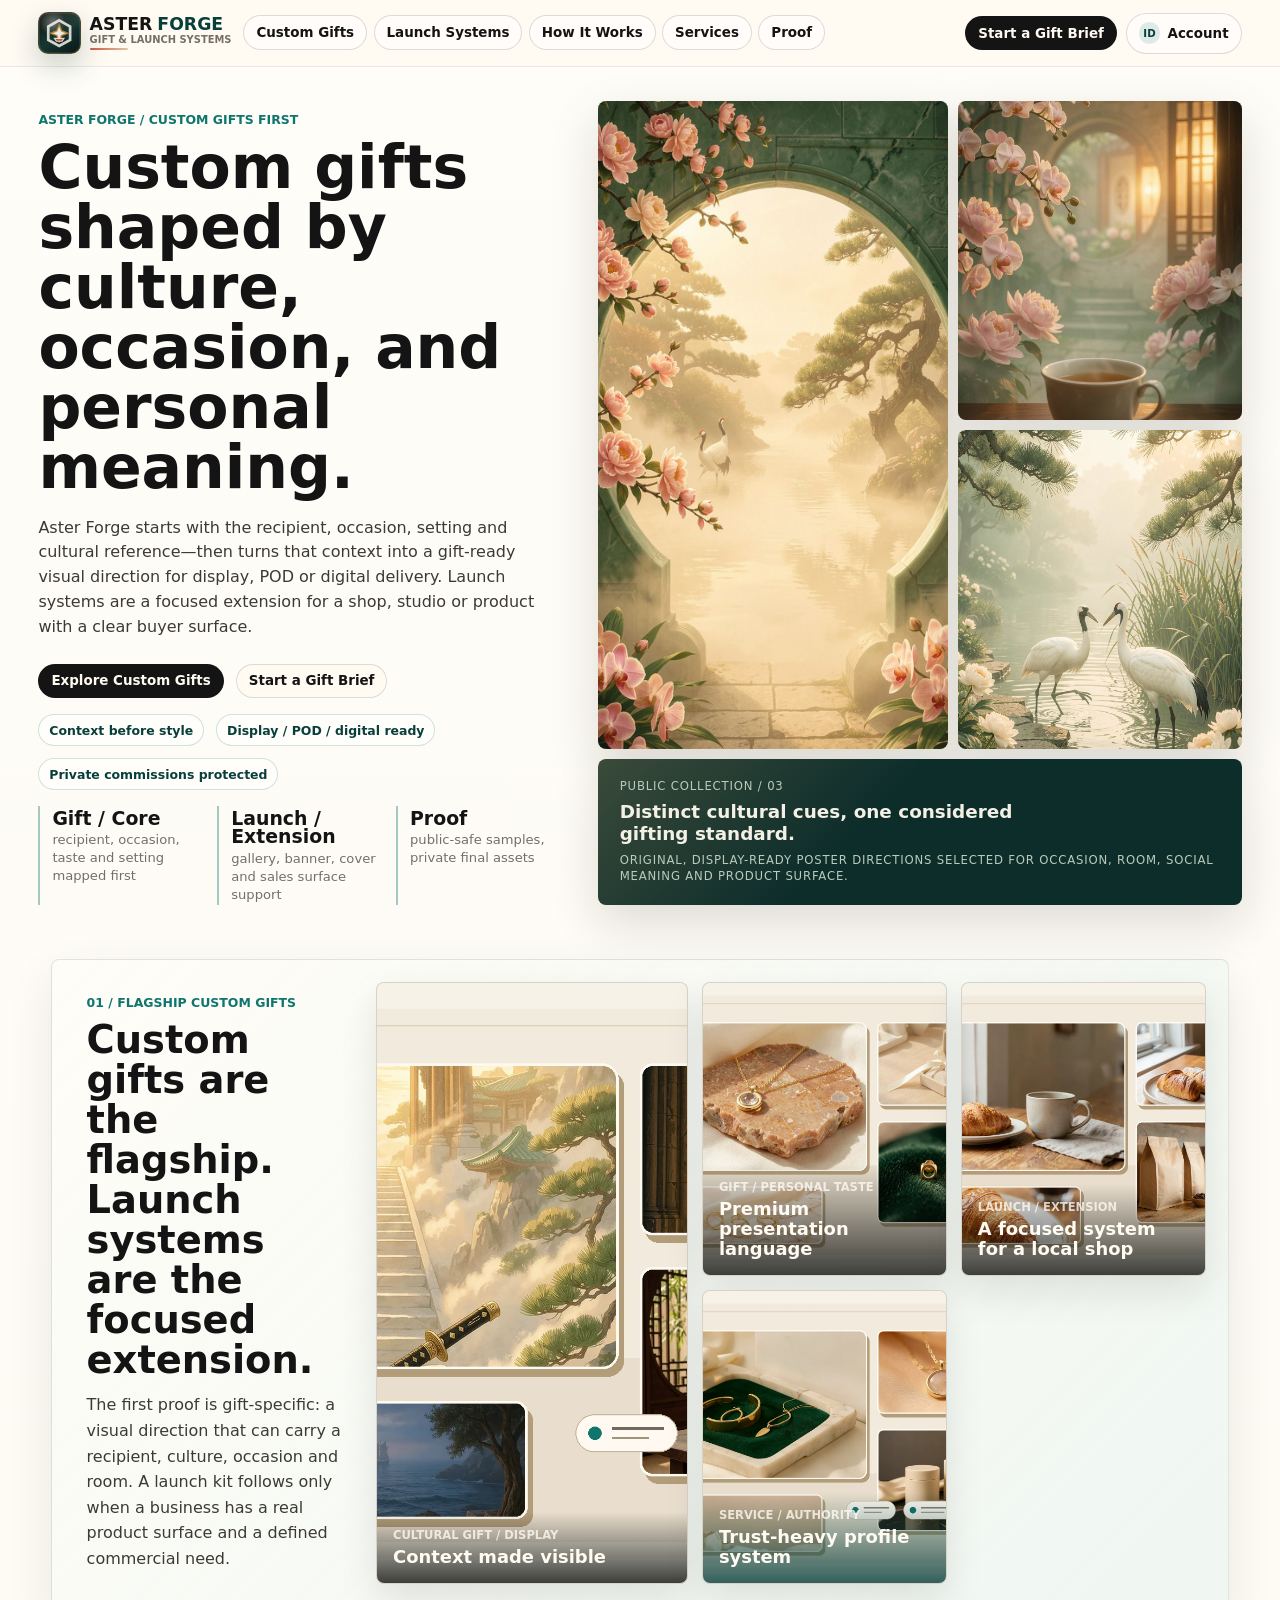
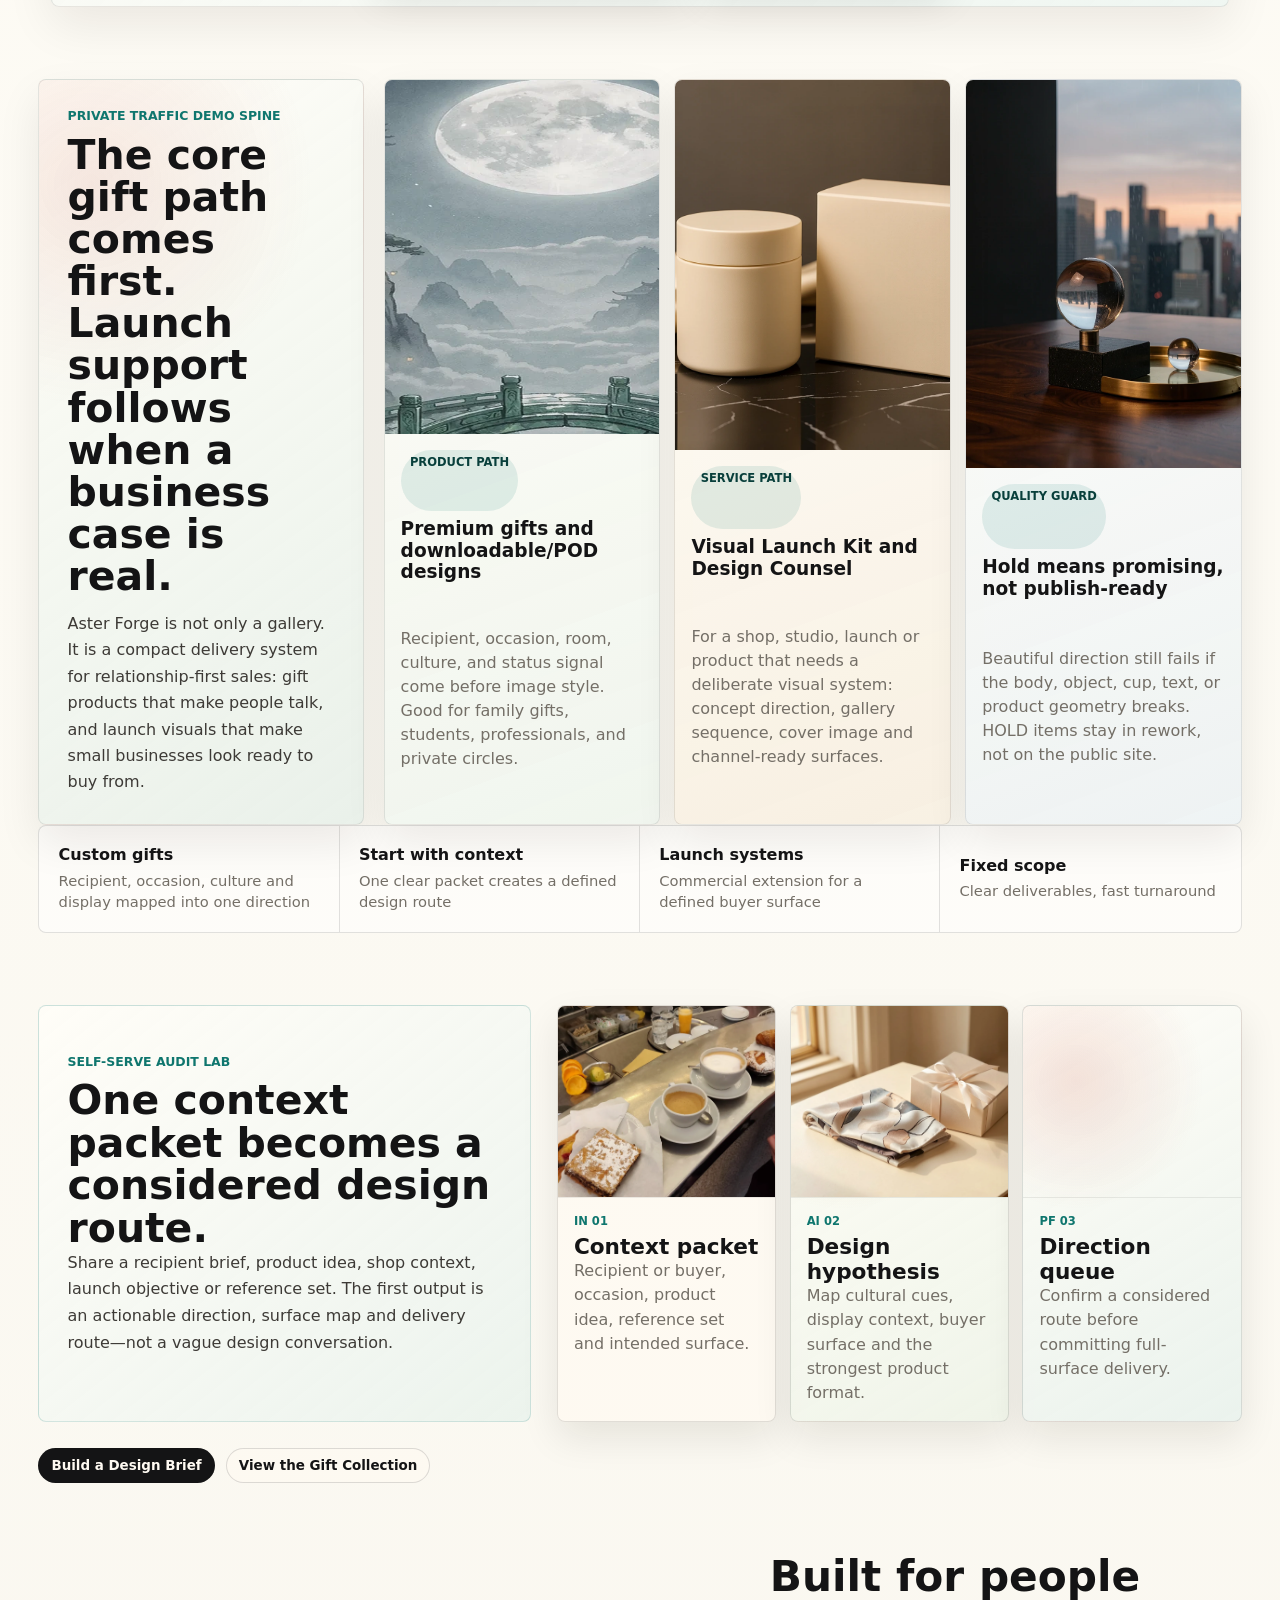
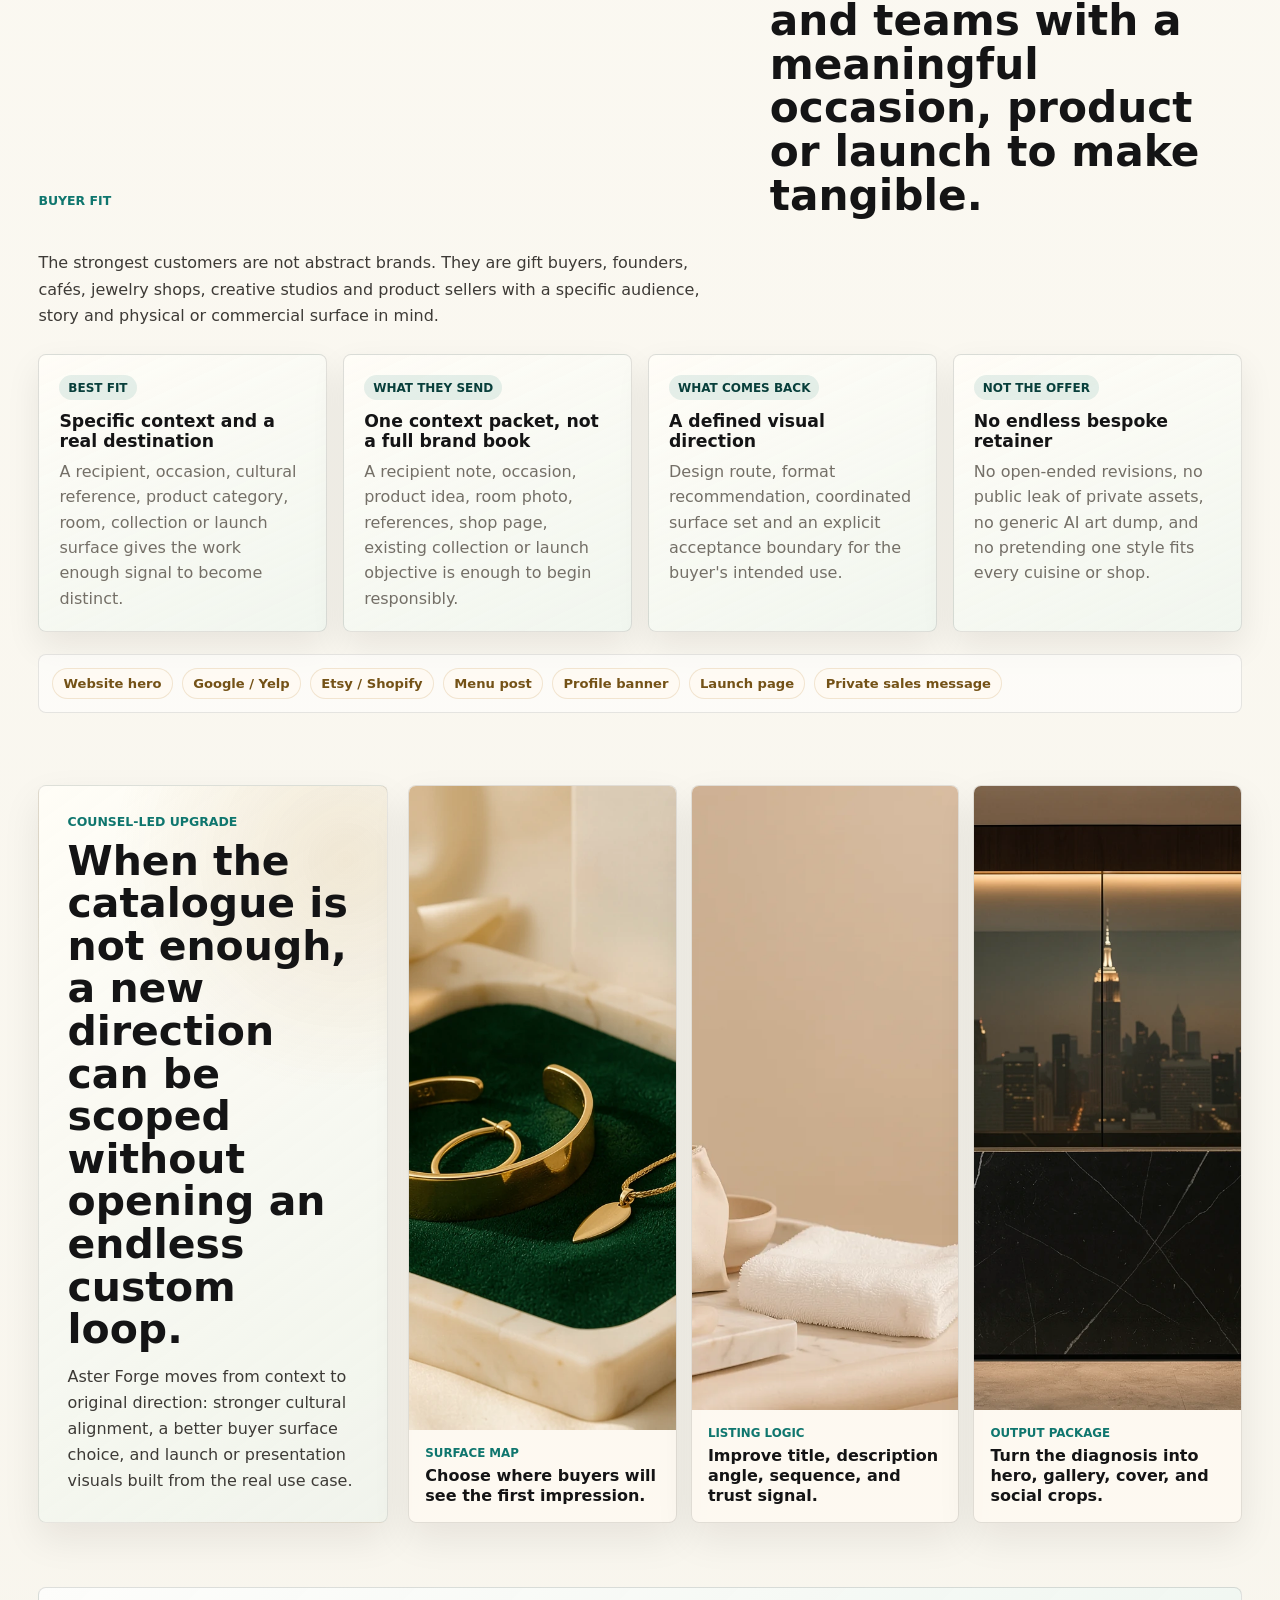
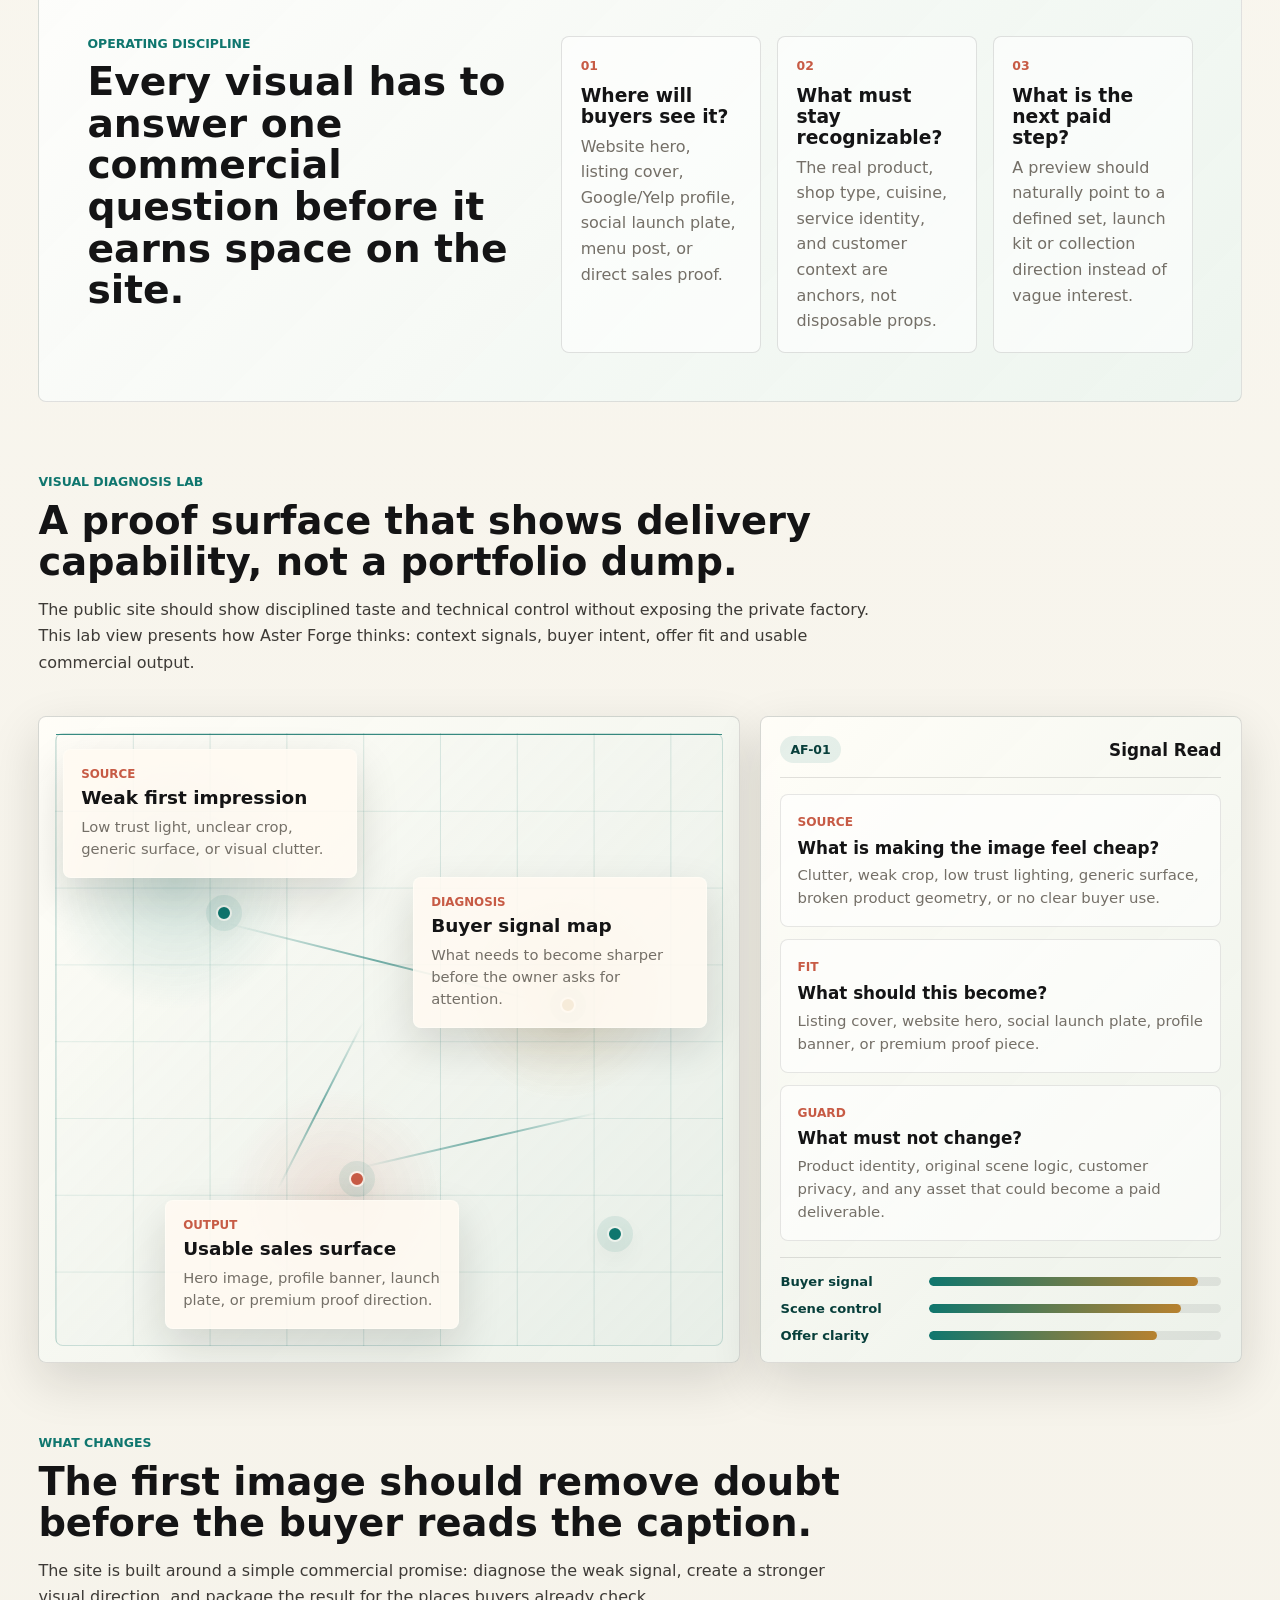
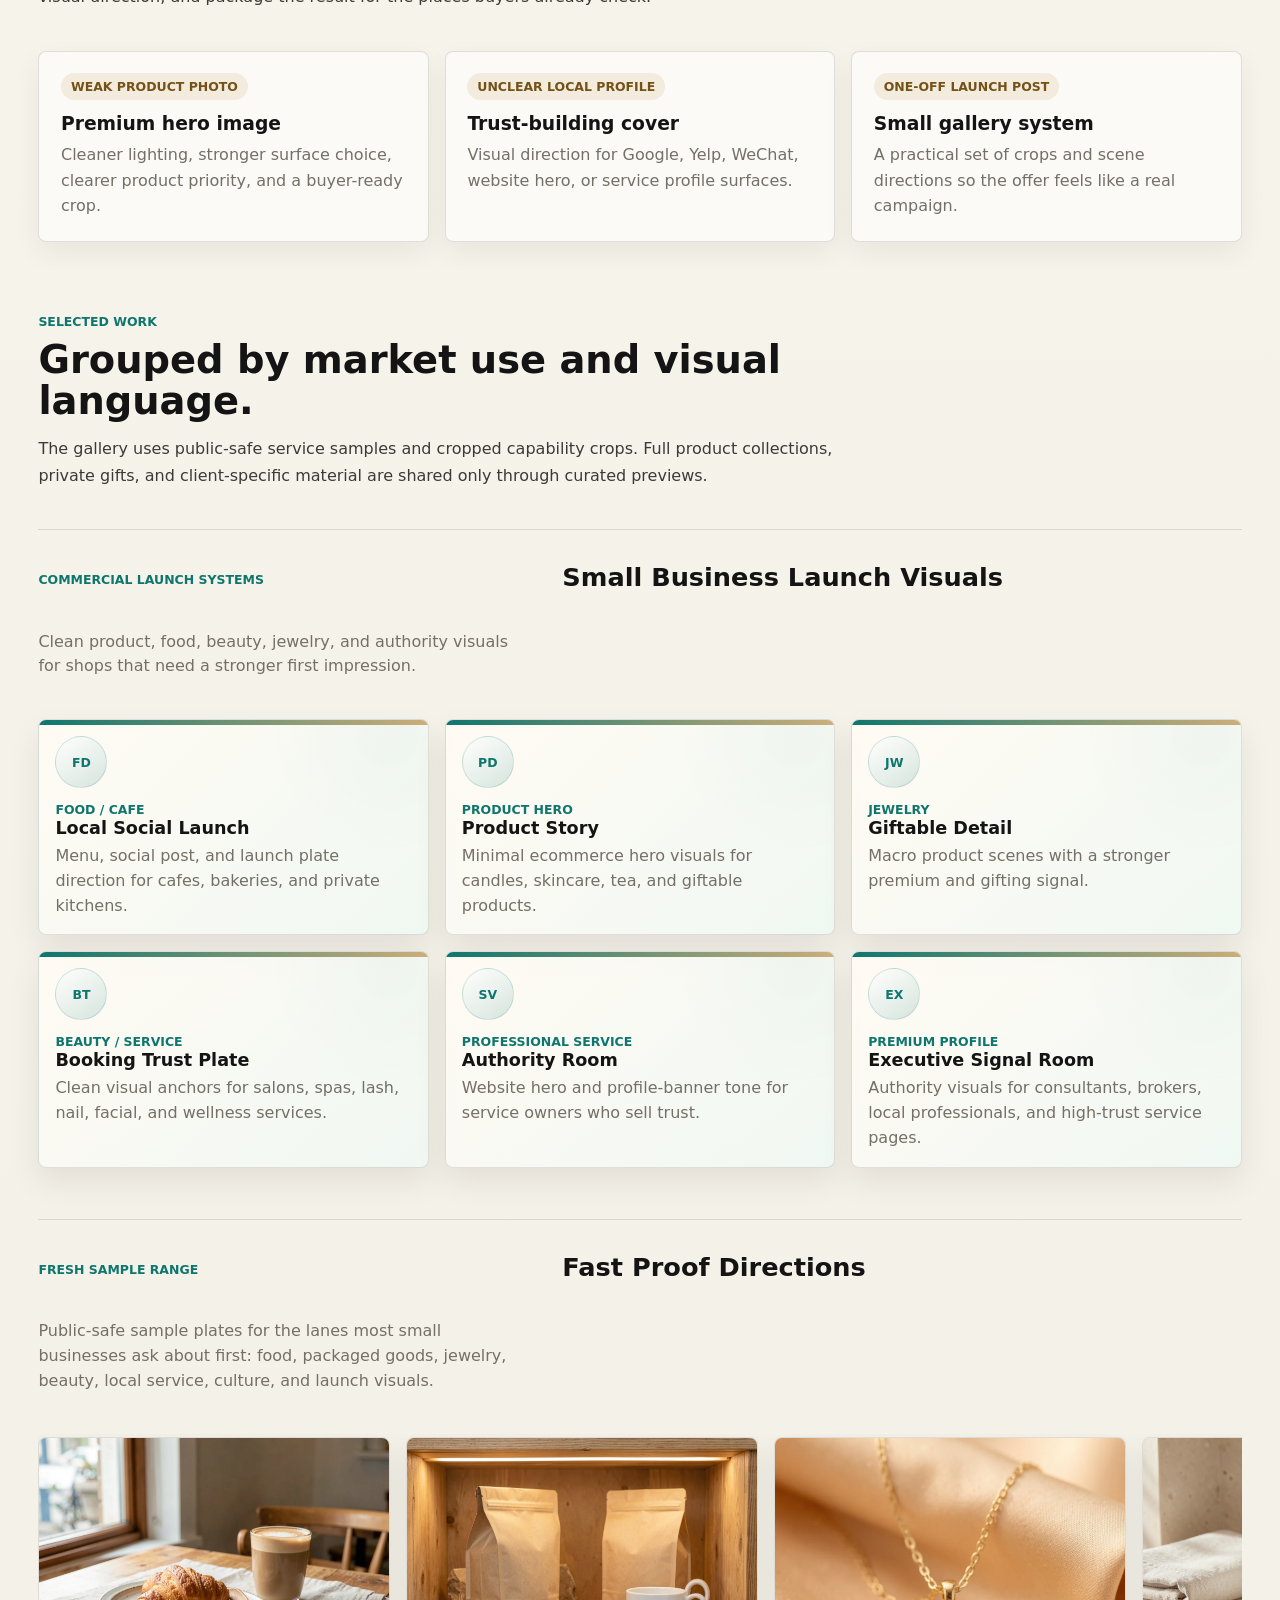
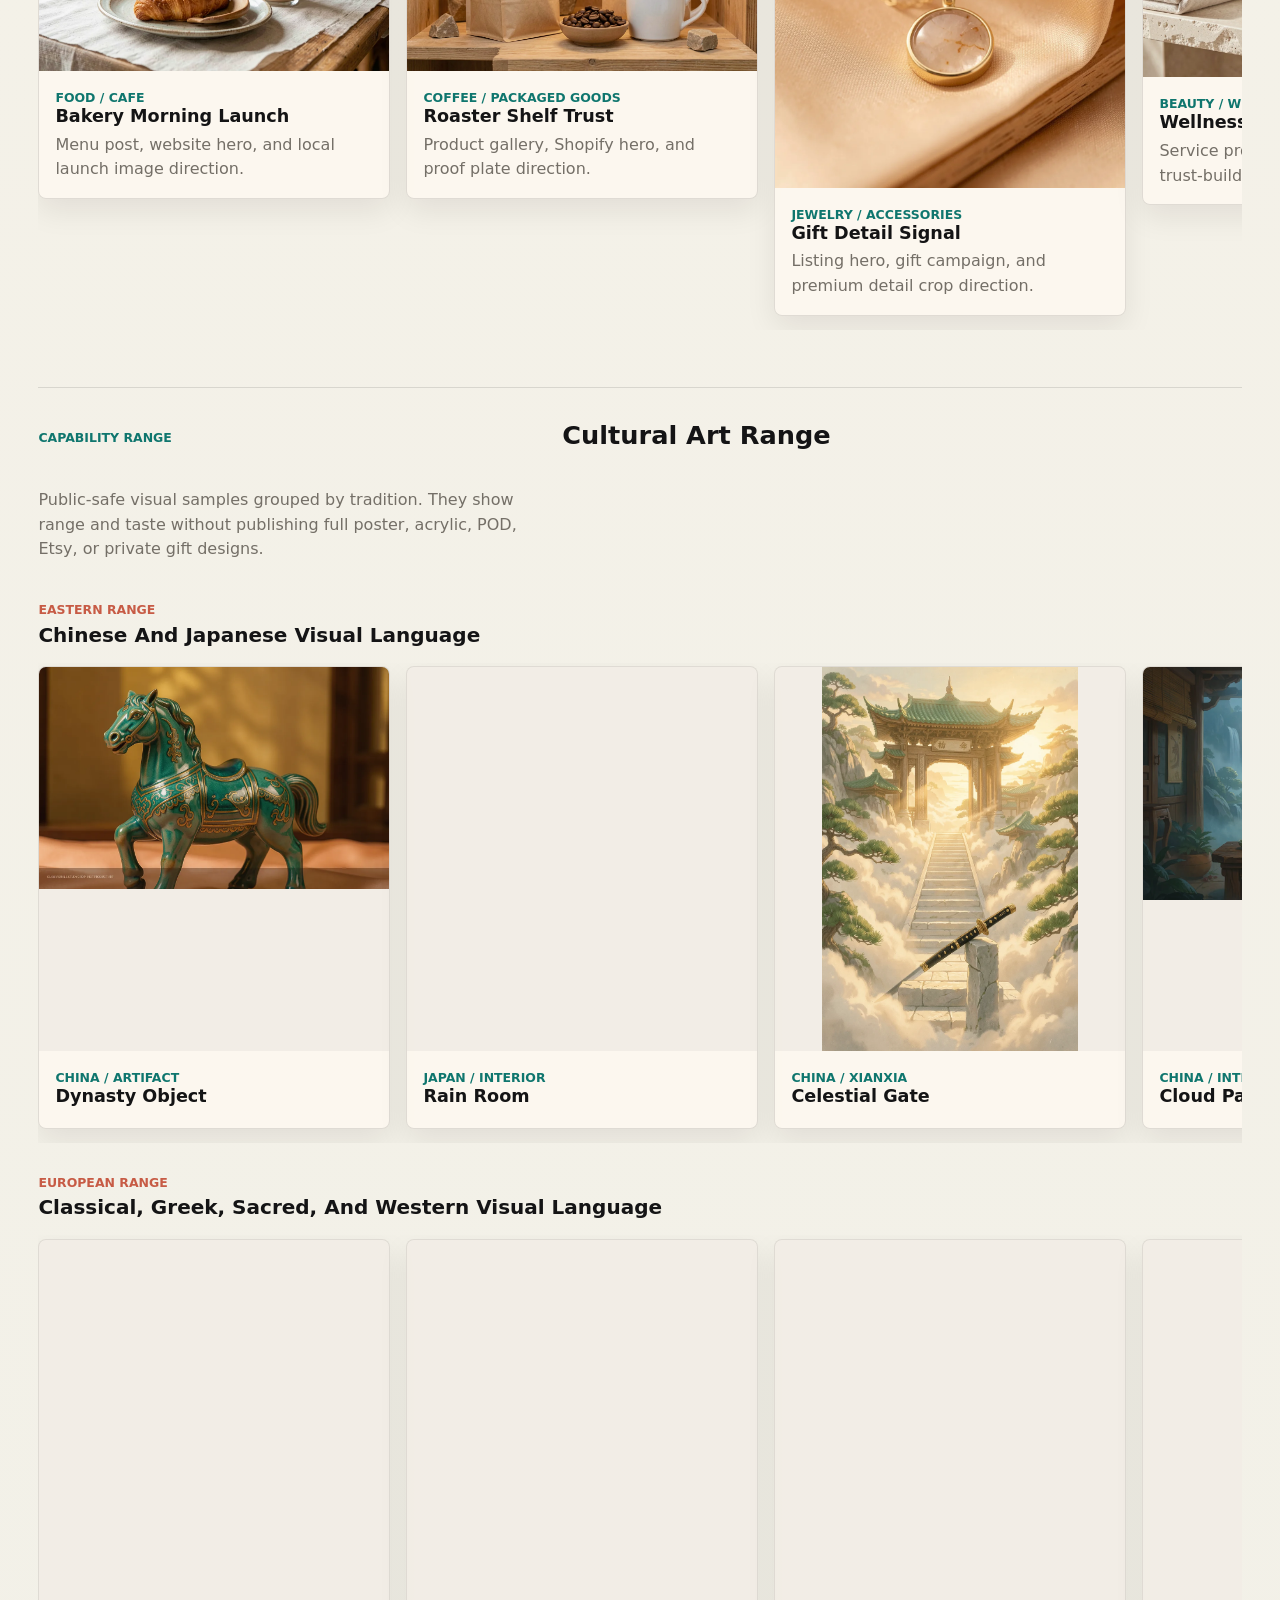
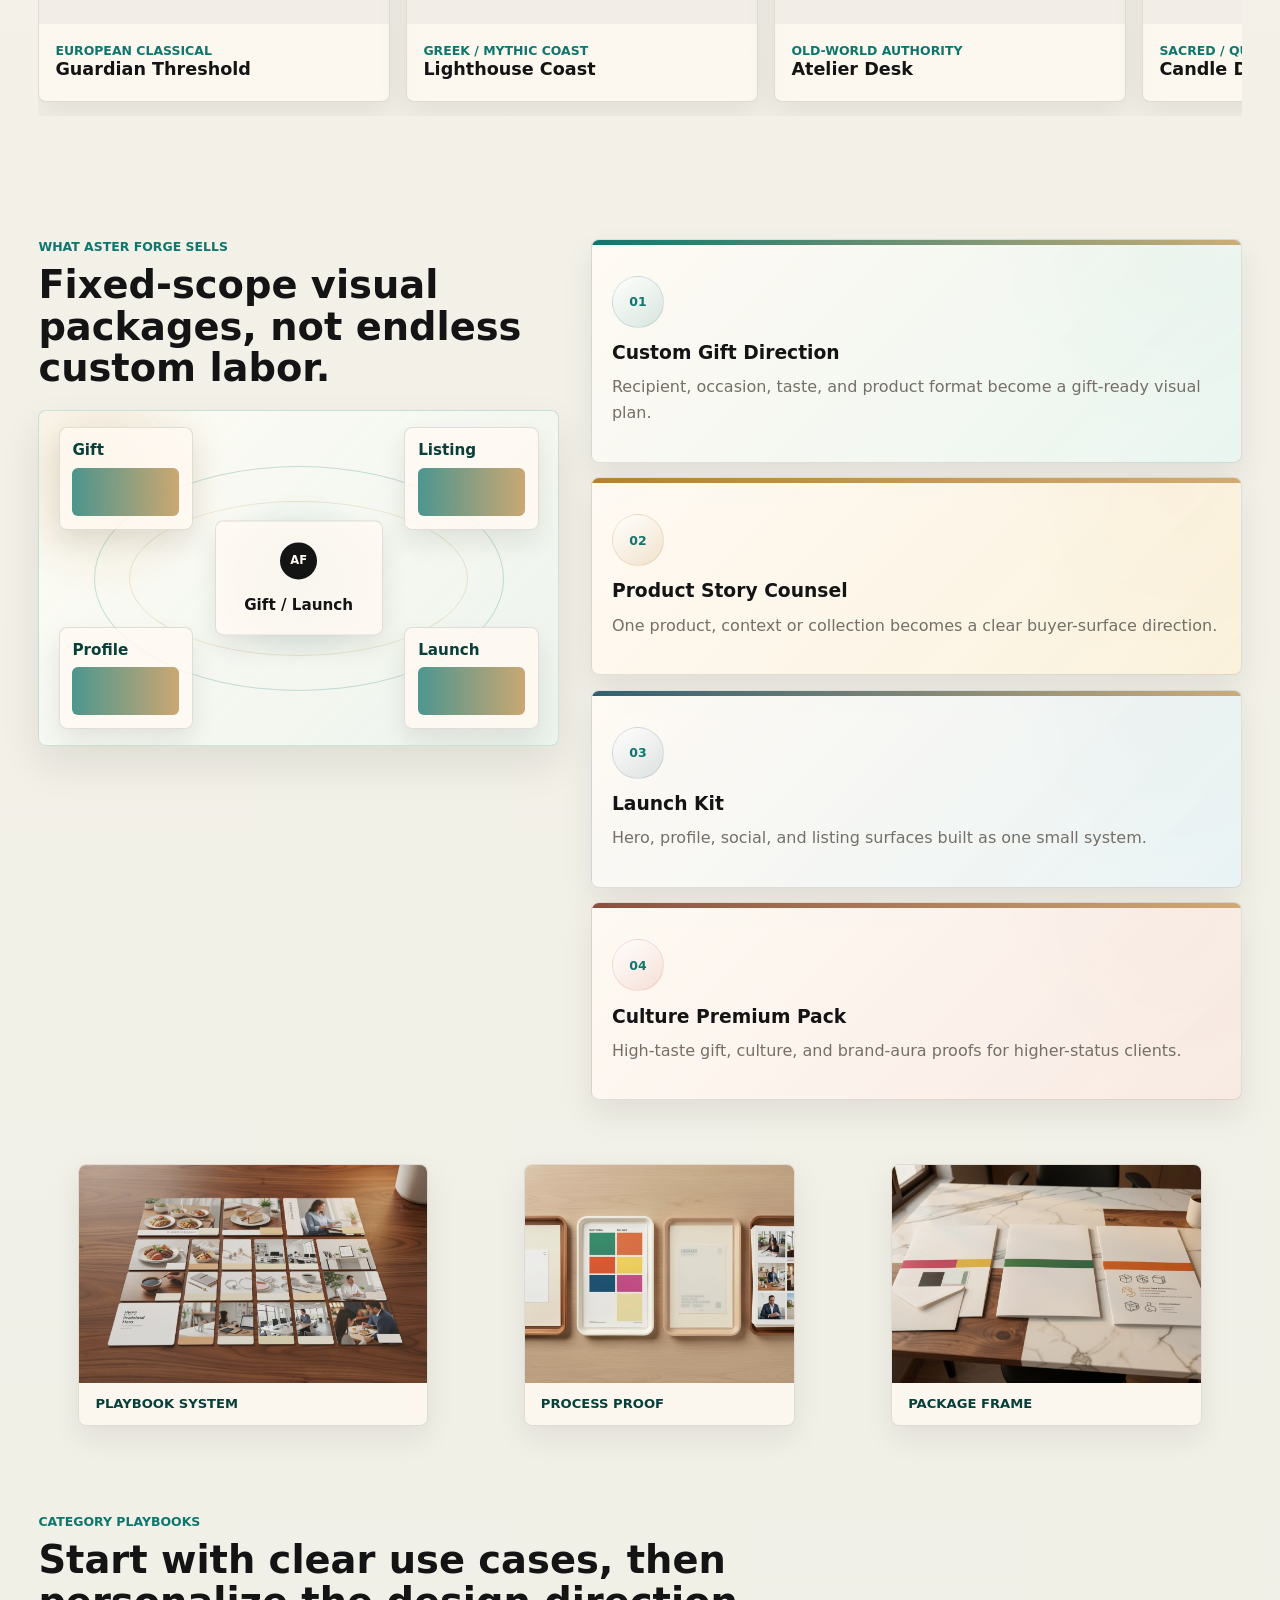
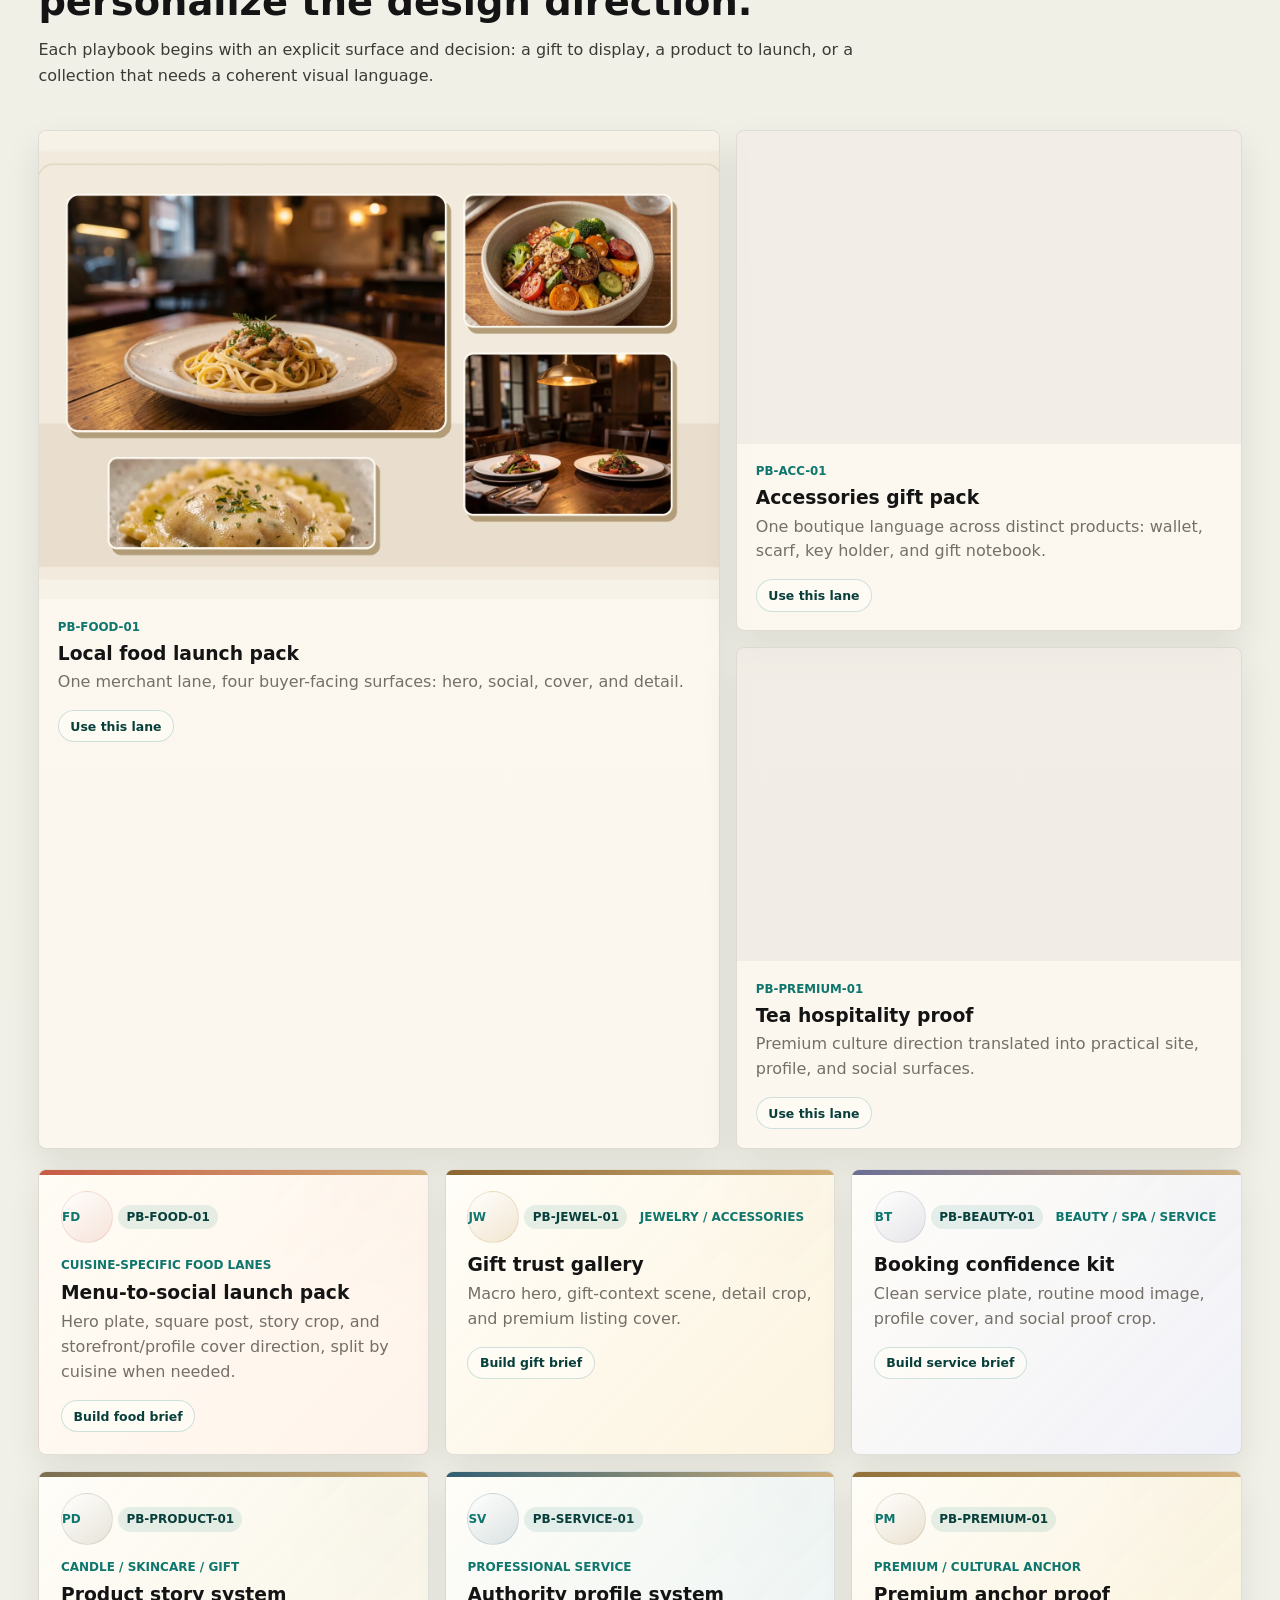
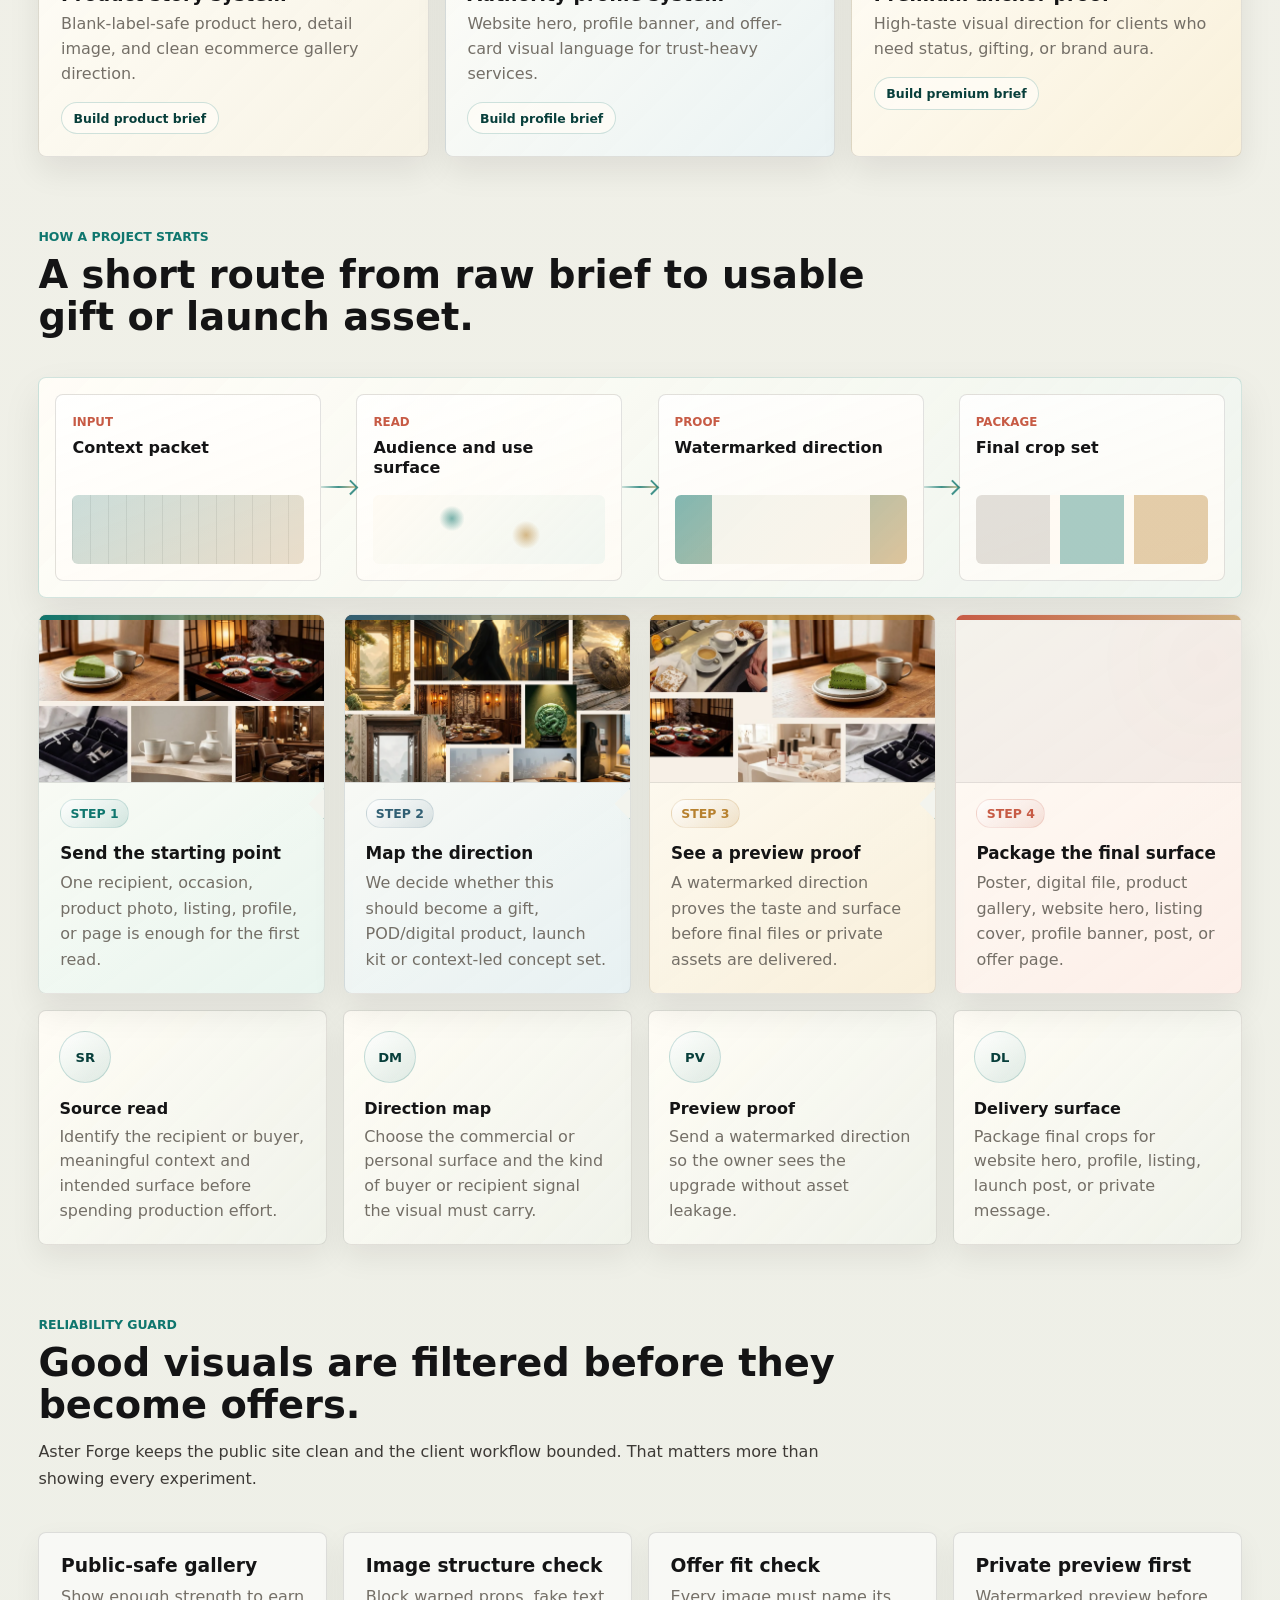
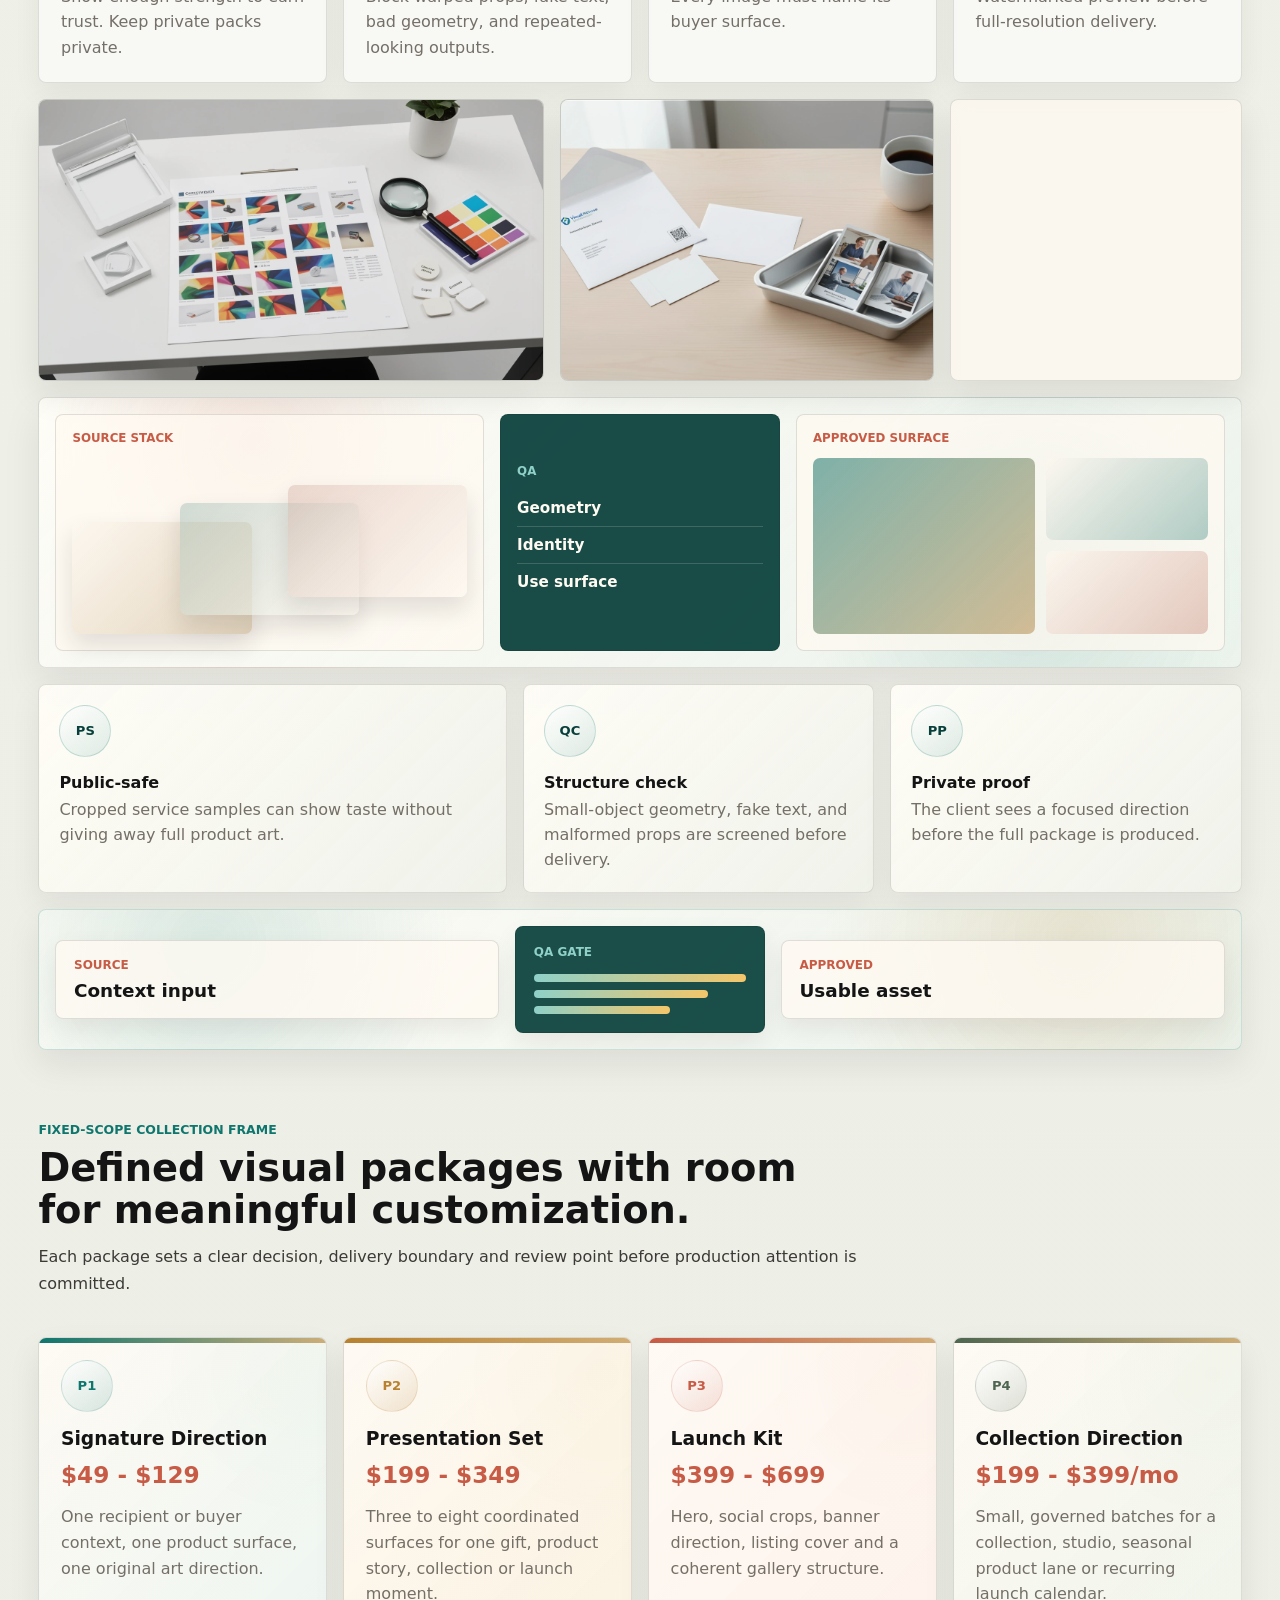
==== commit 3ebf76a6: "feat(aster): prioritize custom gifts across entry paths" ====
--- a/index.html
+++ b/index.html
@@ -48,17 +48,14 @@
         </span>
       </a>
       <nav aria-label="Primary navigation">
-        <a href="#work">Work</a>
-        <a href="#demo-spine">Demo</a>
-        <a href="#audit">Audit</a>
-        <a href="#fit">Buyers</a>
-        <a href="#lab">Proof Logic</a>
+        <a href="custom-gifts.html">Custom Gifts</a>
+        <a href="#work">Launch Systems</a>
+        <a href="#audit">How It Works</a>
         <a href="#services">Services</a>
-        <a href="#playbooks">Playbooks</a>
-        <a href="#packages">Packages</a>
+        <a href="#lab">Proof</a>
       </nav>
       <div class="topbar-actions">
-        <a class="nav-cta" href="#contact">Preview Request</a>
+        <a class="nav-cta" href="#contact">Start a Gift Brief</a>
         <details class="account-menu" aria-label="Client account controls">
           <summary aria-label="Open account panel">
             <span class="account-avatar" aria-hidden="true">ID</span>
@@ -102,29 +99,30 @@
     <main id="top">
       <section class="hero" aria-labelledby="hero-title">
         <div class="hero-copy">
-          <p class="eyebrow">Aster Forge / custom gift and launch systems</p>
-          <h1 id="hero-title">Custom gifts and launch visuals shaped around the person, occasion, and buyer.</h1>
+          <p class="eyebrow">Aster Forge / custom gifts first</p>
+          <h1 id="hero-title">Custom gifts shaped by culture, occasion, and personal meaning.</h1>
           <p class="hero-text">
-            Send a recipient, occasion, product idea, shop link, or launch surface. Aster Forge turns it into
-            a gift-ready or buyer-facing visual direction, then packages it for POD, digital delivery, or launch use.
+            Aster Forge starts with the recipient, occasion, setting and cultural reference—then turns that context
+            into a gift-ready visual direction for display, POD or digital delivery. Launch systems are a focused
+            extension for a shop, studio or product with a clear buyer surface.
           </p>
           <div class="hero-actions">
-            <a class="button primary" href="#contact">Start Gift / Launch Brief</a>
-            <a class="button secondary" href="#proof-range">See Strong Samples</a>
+            <a class="button primary" href="custom-gifts.html">Explore Custom Gifts</a>
+            <a class="button secondary" href="#contact">Start a Gift Brief</a>
           </div>
           <div class="hero-proof" aria-label="Service proof points">
-            <span>Persona-first gift design</span>
-            <span>POD / digital ready</span>
-            <span>Private assets protected</span>
+            <span>Context before style</span>
+            <span>Display / POD / digital ready</span>
+            <span>Private commissions protected</span>
           </div>
           <dl class="hero-metrics" aria-label="Aster Forge operating model">
             <div>
-              <dt>Gift</dt>
-              <dd>recipient, occasion, and taste mapped first</dd>
-            </div>
-            <div>
-              <dt>Launch</dt>
-              <dd>gallery, banner, cover, and sales surface support</dd>
+              <dt>Gift / Core</dt>
+              <dd>recipient, occasion, taste and setting mapped first</dd>
+            </div>
+            <div>
+              <dt>Launch / Extension</dt>
+              <dd>gallery, banner, cover and sales surface support</dd>
             </div>
             <div>
               <dt>Proof</dt>
@@ -153,33 +151,33 @@
 
       <section id="proof-range" class="proof-range-section" aria-labelledby="proof-range-title">
         <div class="proof-range-head">
-          <p class="eyebrow">Flagship range first</p>
-          <h2 id="proof-range-title">Gift systems first, launch kits second, original concept packages where a new direction earns it.</h2>
+          <p class="eyebrow">01 / Flagship custom gifts</p>
+          <h2 id="proof-range-title">Custom gifts are the flagship. Launch systems are the focused extension.</h2>
           <p>
-            The early screen proves the stronger lanes: persona gifts, premium cultural products, product-ready visuals,
-            and merchant launch surfaces. The promise is a relevant, original design direction—not generic visual decoration.
+            The first proof is gift-specific: a visual direction that can carry a recipient, culture, occasion and room.
+            A launch kit follows only when a business has a real product surface and a defined commercial need.
           </p>
         </div>
         <div class="proof-range-grid" aria-label="Strong public-safe Aster Forge samples">
           <article class="proof-range-card proof-range-card-wide">
-            <img data-design-id="ClawVisuals-Merchant-Pack-Cafe-0002" data-asset-id="ClawVisuals-Merchant-Pack-Cafe-0002_SectionVisual_Public_v01" data-asset-role="SectionVisual_Public" src="assets/showcase/ClawVisuals-Merchant-Pack-Cafe-0002_SectionVisual_Public_v01.webp" alt="Cafe launch pack with multiple buyer-facing surfaces" decoding="async" loading="eager">
-            <div>
-              <span>Food / hospitality</span>
-              <h3>Launch surfaces for a local shop</h3>
+            <img data-design-id="ClawVisuals-Merchant-Pack-Culture-0001" data-asset-id="ClawVisuals-Merchant-Pack-Culture-0001_SectionVisual_Public_v01" data-asset-role="SectionVisual_Public" src="assets/showcase/ClawVisuals-Merchant-Pack-Culture-0001_SectionVisual_Public_v01.webp" alt="Premium cultural visual system for status gifting and display" decoding="async" loading="eager">
+            <div>
+              <span>Cultural gift / display</span>
+              <h3>Context made visible</h3>
             </div>
           </article>
           <article class="proof-range-card">
             <img data-design-id="ClawVisuals-Merchant-Pack-Jewelry-0001" data-asset-id="ClawVisuals-Merchant-Pack-Jewelry-0001_SectionVisual_Public_v01" data-asset-role="SectionVisual_Public" src="assets/showcase/ClawVisuals-Merchant-Pack-Jewelry-0001_SectionVisual_Public_v01.webp" alt="Jewelry gift trust gallery surfaces" decoding="async" loading="eager">
             <div>
-              <span>Jewelry / gift trust</span>
-              <h3>Premium product gallery language</h3>
+              <span>Gift / personal taste</span>
+              <h3>Premium presentation language</h3>
             </div>
           </article>
           <article class="proof-range-card">
-            <img data-design-id="ClawVisuals-Merchant-Pack-Culture-0001" data-asset-id="ClawVisuals-Merchant-Pack-Culture-0001_SectionVisual_Public_v01" data-asset-role="SectionVisual_Public" src="assets/showcase/ClawVisuals-Merchant-Pack-Culture-0001_SectionVisual_Public_v01.webp" alt="Premium cultural visual system for status gifting and brand aura" decoding="async" loading="eager">
-            <div>
-              <span>Culture / premium anchor</span>
-              <h3>Status visuals without exposing private product art</h3>
+            <img data-design-id="ClawVisuals-Merchant-Pack-Cafe-0002" data-asset-id="ClawVisuals-Merchant-Pack-Cafe-0002_SectionVisual_Public_v01" data-asset-role="SectionVisual_Public" src="assets/showcase/ClawVisuals-Merchant-Pack-Cafe-0002_SectionVisual_Public_v01.webp" alt="Cafe launch pack with multiple buyer-facing surfaces" decoding="async" loading="eager">
+            <div>
+              <span>Launch / extension</span>
+              <h3>A focused system for a local shop</h3>
             </div>
           </article>
           <article class="proof-range-card proof-range-card-dark">
@@ -195,7 +193,7 @@
       <section id="demo-spine" class="section-block demo-spine-section" aria-labelledby="demo-spine-title">
         <div class="demo-spine-copy">
           <p class="eyebrow">Private traffic demo spine</p>
-          <h2 id="demo-spine-title">Two ways to turn trust into orders.</h2>
+          <h2 id="demo-spine-title">The core gift path comes first. Launch support follows when a business case is real.</h2>
           <p>
             Aster Forge is not only a gallery. It is a compact delivery system for relationship-first sales:
             gift products that make people talk, and launch visuals that make small businesses look ready to buy from.
@@ -230,21 +228,21 @@
       </section>
 
       <section class="signal-strip" aria-label="Studio signals">
-        <a href="#fit">
-          <strong>Local shops</strong>
-          <span>Cafe, beauty, jewelry, creator, service owners</span>
+        <a href="custom-gifts.html">
+          <strong>Custom gifts</strong>
+          <span>Recipient, occasion, culture and display mapped into one direction</span>
         </a>
-        <a href="#lab">
-          <strong>Visual strike</strong>
-          <span>Watermarked proof before full package</span>
+        <a href="#audit">
+          <strong>Start with context</strong>
+          <span>One clear packet creates a defined design route</span>
+        </a>
+        <a href="#work">
+          <strong>Launch systems</strong>
+          <span>Commercial extension for a defined buyer surface</span>
         </a>
         <a href="#packages">
           <strong>Fixed scope</strong>
           <span>Clear deliverables, fast turnaround</span>
-        </a>
-        <a href="#work">
-          <strong>Premium range</strong>
-          <span>Business, culture, gift, creator visuals</span>
         </a>
       </section>
 
--- a/styles.css
+++ b/styles.css
@@ -534,6 +534,10 @@
 
 .collection-hero h1 {
   max-width: 14ch;
+}
+
+.collection-hero-actions {
+  margin-top: 1.35rem;
 }
 
 .collection-hero p:not(.eyebrow),
